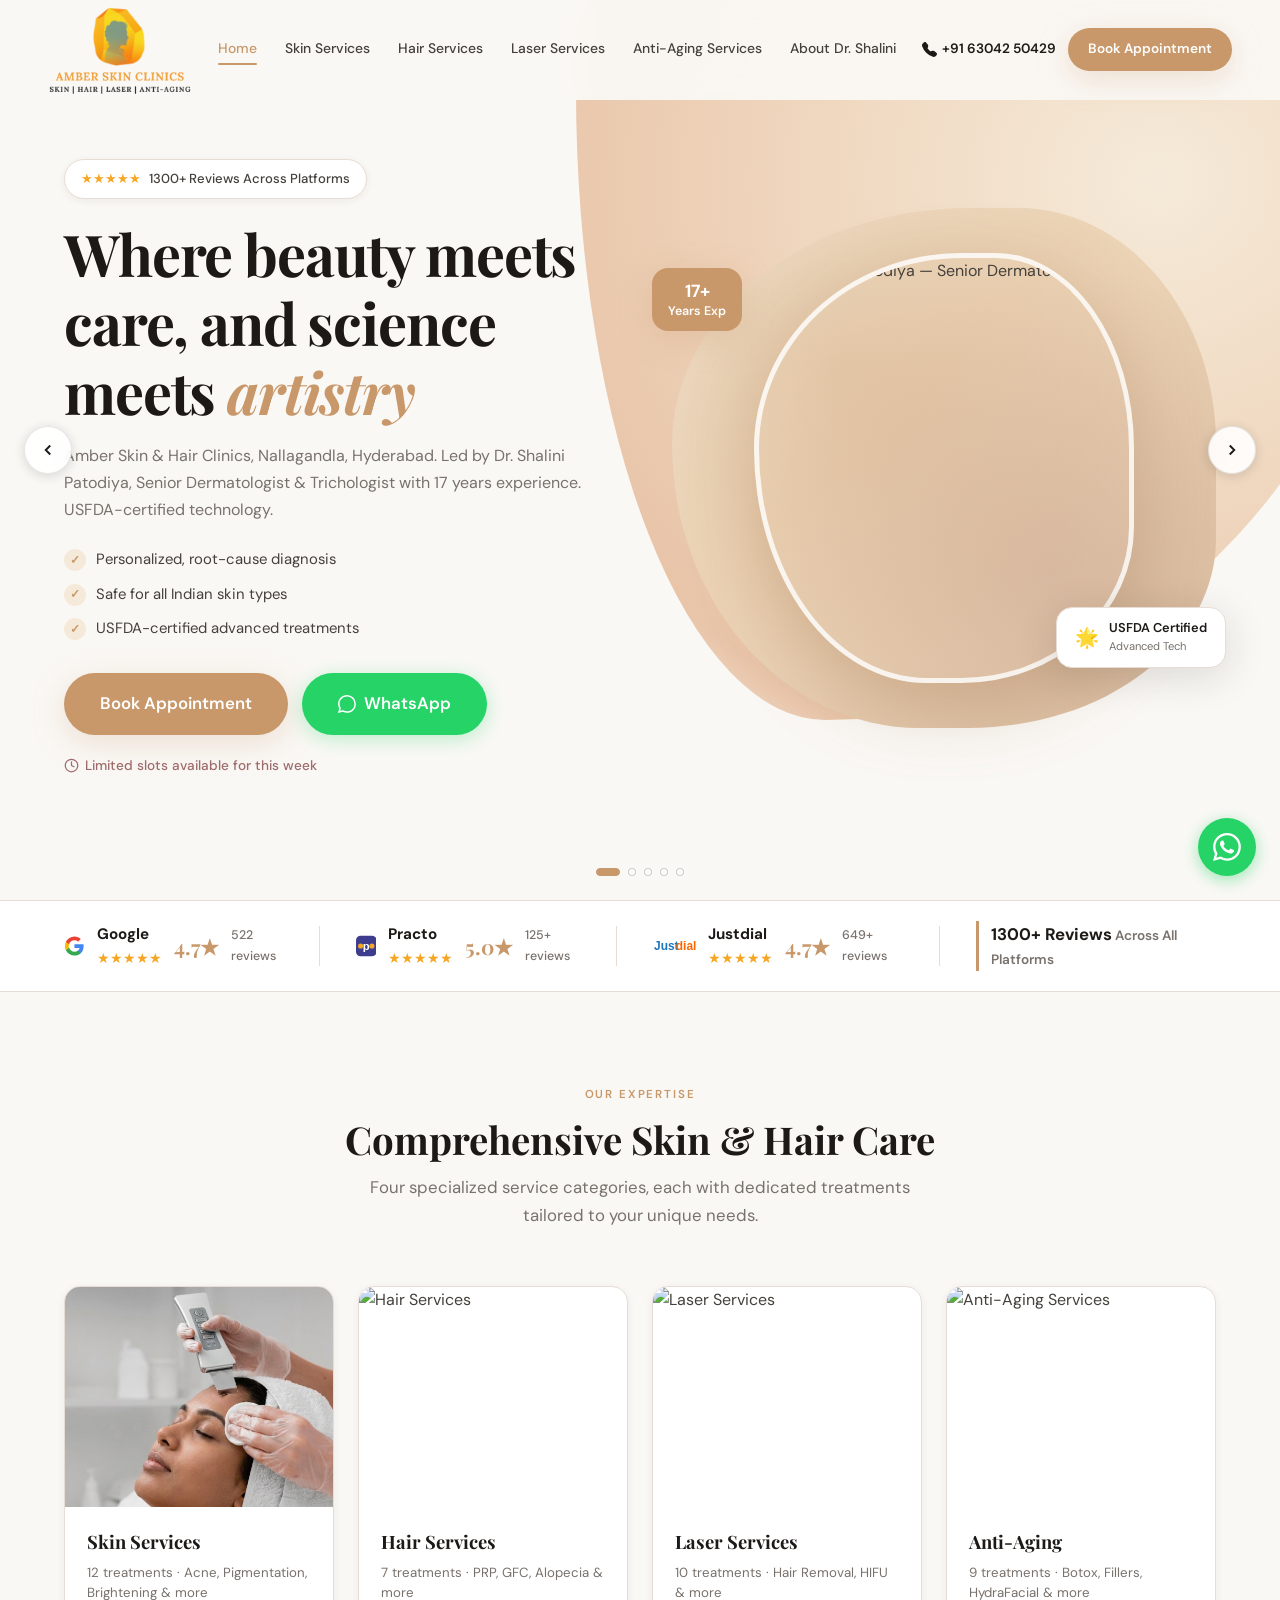
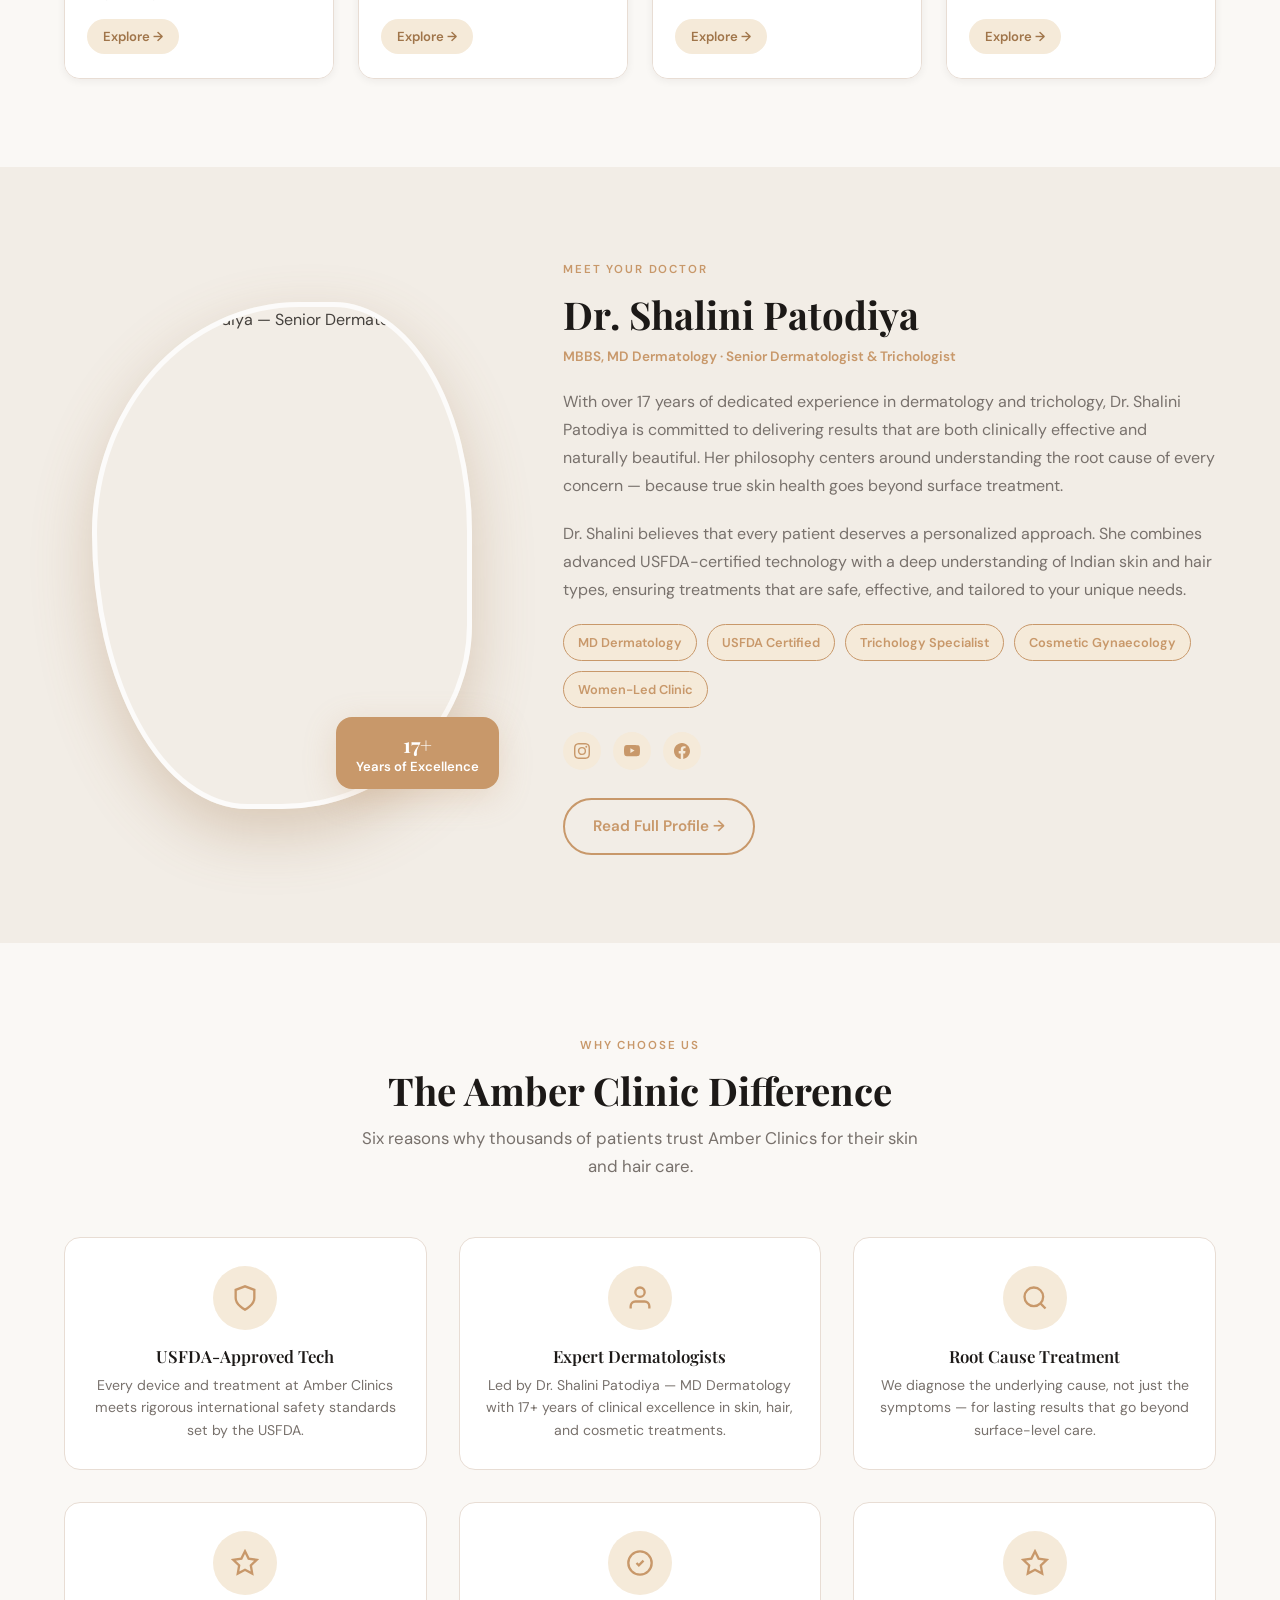
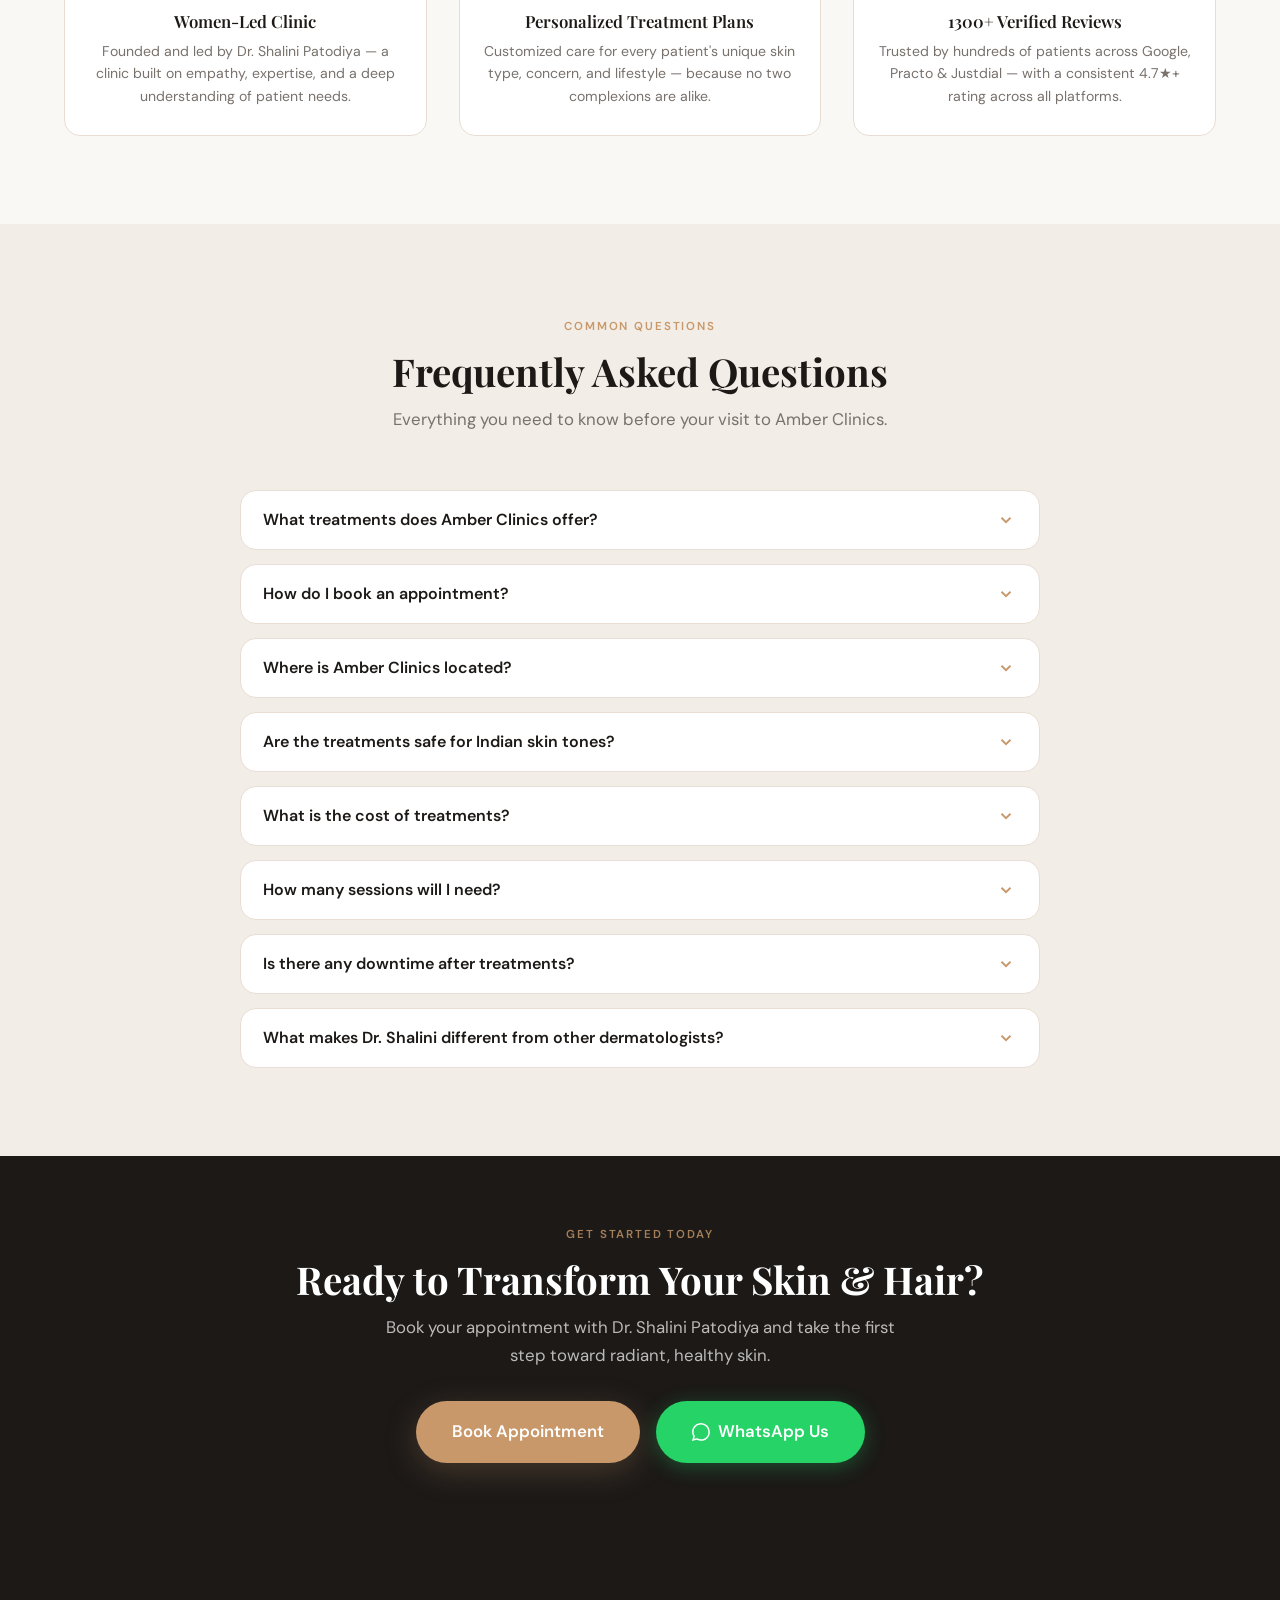
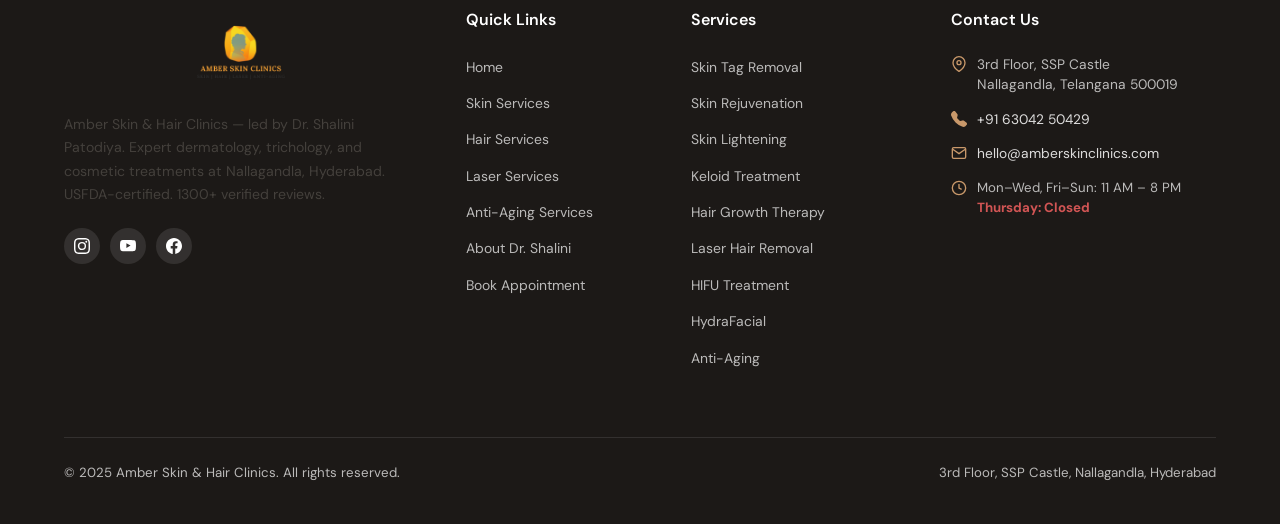
==== index.html @ f7ef8b4b "Initial upload — Amber Skin & Hair Clinics Website V3 Full website with all HTML pages, Hero Section" ====
<!DOCTYPE html>
<html lang="en">
<head>
  <meta charset="UTF-8">
  <meta name="viewport" content="width=device-width, initial-scale=1.0">
  <title>Amber Clinics — Best Skin & Hair Clinic in Hyderabad | Dr. Shalini Patodiya</title>
  <meta name="description" content="Amber Skin & Hair Clinics, Nallagandla, Hyderabad. Led by Dr. Shalini Patodiya, MD Dermatology with 17 years experience. USFDA-certified treatments. 1300+ reviews. Book appointment.">
  <link rel="icon" href="images/clinic-logo.png">
  <link rel="preconnect" href="https://fonts.googleapis.com">
  <link rel="preconnect" href="https://fonts.gstatic.com" crossorigin>
  <link href="https://fonts.googleapis.com/css2?family=Playfair+Display:ital,wght@0,400;0,600;0,700;0,800;1,400;1,600&family=DM+Sans:ital,opsz,wght@0,9..40,300;0,9..40,400;0,9..40,500;0,9..40,600;1,9..40,300&display=swap" rel="stylesheet">
  <link rel="stylesheet" href="style.css">
</head>
<body>

<!-- WhatsApp Float -->
<a href="https://wa.me/916304250429?text=Hi%2C%20I%27d%20like%20to%20book%20an%20appointment%20at%20Amber%20Clinics" class="whatsapp-float" target="_blank" rel="noopener noreferrer" aria-label="Chat on WhatsApp">
  <svg width="28" height="28" fill="currentColor" viewBox="0 0 16 16"><path d="M13.601 2.326A7.854 7.854 0 0 0 7.994 0C3.627 0 .068 3.558.064 7.926c-.003 1.396.366 2.76 1.057 3.965L0 16l4.204-1.102a7.933 7.933 0 0 0 3.79.965h.004c4.368 0 7.926-3.558 7.93-7.93A7.898 7.898 0 0 0 13.6 2.326zM7.994 14.521a6.573 6.573 0 0 1-3.356-.92l-.24-.144-2.494.654.666-2.433-.156-.251a6.56 6.56 0 0 1-1.007-3.505c0-3.626 2.957-6.584 6.591-6.584a6.56 6.56 0 0 1 4.66 1.931 6.557 6.557 0 0 1 1.928 4.66c-.004 3.639-2.961 6.592-6.592 6.592zm3.615-4.934c-.197-.099-1.17-.578-1.353-.646-.182-.065-.315-.099-.445.099-.133.197-.513.646-.627.775-.114.133-.232.148-.43.05-.197-.1-.836-.308-1.592-.985-.59-.525-.985-1.175-1.103-1.372-.114-.198-.011-.304.088-.403.087-.088.197-.232.296-.346.1-.114.133-.198.198-.33.065-.134.034-.248-.015-.347-.05-.099-.445-1.076-.612-1.47-.16-.389-.323-.335-.445-.34-.114-.007-.247-.007-.38-.007a.729.729 0 0 0-.529.247c-.182.198-.691.677-.691 1.654 0 .977.71 1.916.81 2.049.098.133 1.394 2.132 3.383 2.992.47.205.84.326 1.129.418.475.152.904.129 1.246.08.38-.058 1.171-.48 1.338-.943.164-.464.164-.86.114-.943-.049-.084-.182-.133-.38-.232z"/></svg>
</a>

<!-- Navbar -->
<nav id="navbar">
  <div class="container nav-inner">
    <a href="index.html" class="nav-logo">
      <img src="images/clinic-logo.png" alt="Amber Skin Clinics" onerror="this.style.display='none'; this.nextElementSibling.style.display='flex'">
      <div class="nav-logo-text" style="display:none">
        <div class="nav-logo-name">Amber<span>.</span></div>
        <div class="nav-logo-sub">Skin & Hair Clinics</div>
      </div>
    </a>
    <div class="nav-links">
      <a href="index.html" class="active">Home</a>
      <a href="skin-services.html">Skin Services</a>
      <a href="hair-services.html">Hair Services</a>
      <a href="laser-services.html">Laser Services</a>
      <a href="anti-aging.html">Anti-Aging Services</a>
      <a href="about-dr-shalini.html">About Dr. Shalini</a>
    </div>
    <div class="nav-right">
      <a href="tel:+916304250429" class="nav-phone">
        <svg width="15" height="15" fill="currentColor" viewBox="0 0 16 16"><path fill-rule="evenodd" d="M1.885.511a1.745 1.745 0 0 1 2.61.163L6.29 2.98c.329.423.445.974.315 1.494l-.547 2.19a.678.678 0 0 0 .178.643l2.457 2.457a.678.678 0 0 0 .644.178l2.189-.547a1.745 1.745 0 0 1 1.494.315l2.306 1.794c.829.645.905 1.87.163 2.611l-1.034 1.034c-.74.74-1.846 1.065-2.877.702a18.634 18.634 0 0 1-7.01-4.42 18.634 18.634 0 0 1-4.42-7.009c-.362-1.03-.037-2.137.703-2.877L1.885.511z"/></svg>
        +91 63042 50429
      </a>
      <a href="book-appointment.html" class="btn btn-primary btn-sm">Book Appointment</a>
      <button class="hamburger" id="hamburger" aria-label="Menu" aria-expanded="false">
        <span></span><span></span><span></span>
      </button>
    </div>
  </div>
</nav>

<!-- Mobile Menu -->
<div class="mobile-menu" id="mobile-menu" aria-hidden="true">
  <a href="index.html">Home</a>
  <a href="skin-services.html">Skin Services</a>
  <a href="hair-services.html">Hair Services</a>
  <a href="laser-services.html">Laser Services</a>
  <a href="anti-aging.html">Anti-Aging Services</a>
  <a href="about-dr-shalini.html">About Dr. Shalini</a>
  <a href="book-appointment.html" class="btn btn-primary">Book Appointment</a>
</div>

<!-- ========== HERO CAROUSEL ========== -->
<section id="hero">

  <!-- Slide 1: Dr. Shalini — cream static layout -->
  <div class="hero-slide hero-slide-1 active">
    <div class="hero-slide-1-decor"></div>
    <div class="container hero-inner">
      <div class="hero-content">
        <div class="hero-proof-bar">
          <span class="stars" style="color:#F5A623;">★★★★★</span>
          <span>1300+ Reviews Across Platforms</span>
        </div>
        <h1 class="hero-title">Where beauty meets care, and science meets <em>artistry</em></h1>
        <p class="hero-subtitle">Amber Skin & Hair Clinics, Nallagandla, Hyderabad. Led by Dr. Shalini Patodiya, Senior Dermatologist & Trichologist with 17 years experience. USFDA-certified technology.</p>
        <div class="hero-checks">
          <div class="hero-check"><div class="hero-check-icon">✓</div><span>Personalized, root-cause diagnosis</span></div>
          <div class="hero-check"><div class="hero-check-icon">✓</div><span>Safe for all Indian skin types</span></div>
          <div class="hero-check"><div class="hero-check-icon">✓</div><span>USFDA-certified advanced treatments</span></div>
        </div>
        <div class="hero-ctas">
          <a href="book-appointment.html" class="btn btn-primary btn-lg">Book Appointment</a>
          <a href="https://wa.me/916304250429?text=Hi%2C%20I%27d%20like%20to%20book%20an%20appointment%20at%20Amber%20Clinics" target="_blank" rel="noopener" class="btn btn-whatsapp btn-lg">
            <svg width="18" height="18" fill="currentColor" viewBox="0 0 16 16"><path d="M13.601 2.326A7.854 7.854 0 0 0 7.994 0C3.627 0 .068 3.558.064 7.926c-.003 1.396.366 2.76 1.057 3.965L0 16l4.204-1.102a7.933 7.933 0 0 0 3.79.965h.004c4.368 0 7.926-3.558 7.93-7.93A7.898 7.898 0 0 0 13.6 2.326zM7.994 14.521a6.573 6.573 0 0 1-3.356-.92l-.24-.144-2.494.654.666-2.433-.156-.251a6.56 6.56 0 0 1-1.007-3.505c0-3.626 2.957-6.584 6.591-6.584a6.56 6.56 0 0 1 4.66 1.931 6.557 6.557 0 0 1 1.928 4.66c-.004 3.639-2.961 6.592-6.592 6.592z"/></svg>
            WhatsApp
          </a>
        </div>
        <div class="hero-urgency">
          <svg width="15" height="15" viewBox="0 0 24 24" fill="none" stroke="currentColor" stroke-width="2" stroke-linecap="round" stroke-linejoin="round"><circle cx="12" cy="12" r="10"/><polyline points="12 6 12 12 16 14"/></svg>
          Limited slots available for this week
        </div>
      </div>
      <div class="hero-visual">
        <div class="hero-visual-bg"></div>
        <div class="hero-badge-2"><strong>17+</strong> Years Exp</div>
        <div class="hero-img-wrap">
          <img src="images/Shalini Image.png" alt="Dr. Shalini Patodiya — Senior Dermatologist" loading="eager">
        </div>
        <div class="hero-badge">
          <div style="font-size:1.2rem;">🌟</div>
          <div>
            <div class="hero-badge-text">USFDA Certified</div>
            <div class="hero-badge-sub">Advanced Tech</div>
          </div>
        </div>
      </div>
    </div>
  </div>

  <!-- Slide 2: Skin Services — full-bleed -->
  <div class="hero-slide hero-slide-fullbleed">
    <img class="hero-slide-fullbg" src="Hero Section/Image2.png" alt="Skin Services — Amber Clinics" loading="lazy">
    <div class="hero-slide-overlay"></div>
    <div class="hero-slide-content">
      <span class="hero-service-tag">Skin Services</span>
      <h2>Radiant Skin, <em>Expertly Restored</em></h2>
      <p class="hero-subtitle">Advanced skin treatments for acne, pigmentation, brightening, scars & more — personalized for every Indian skin type by Dr. Shalini.</p>
      <div class="hero-checks">
        <div class="hero-check"><div class="hero-check-icon">✓</div><span>12 specialized skin treatments</span></div>
        <div class="hero-check"><div class="hero-check-icon">✓</div><span>USFDA-certified technology</span></div>
        <div class="hero-check"><div class="hero-check-icon">✓</div><span>Root-cause diagnosis</span></div>
      </div>
      <div class="hero-ctas">
        <a href="skin-services.html" class="btn btn-primary btn-lg">Learn More →</a>
        <a href="book-appointment.html" class="btn btn-secondary btn-lg">Book Appointment</a>
      </div>
    </div>
  </div>

  <!-- Slide 3: Hair Services — full-bleed -->
  <div class="hero-slide hero-slide-fullbleed">
    <img class="hero-slide-fullbg" src="Hero Section/Image5.png" alt="Hair Services — Amber Clinics" loading="lazy">
    <div class="hero-slide-overlay"></div>
    <div class="hero-slide-content">
      <span class="hero-service-tag">Hair Services</span>
      <h2>Restore Your Hair, <em>Restore Your Confidence</em></h2>
      <p class="hero-subtitle">Expert trichology treatments — PRP, GFC therapy, alopecia management, scalp care & non-surgical restoration led by Dr. Shalini.</p>
      <div class="hero-checks">
        <div class="hero-check"><div class="hero-check-icon">✓</div><span>Expert trichologist care</span></div>
        <div class="hero-check"><div class="hero-check-icon">✓</div><span>PRP & GFC therapy</span></div>
        <div class="hero-check"><div class="hero-check-icon">✓</div><span>Non-surgical solutions</span></div>
      </div>
      <div class="hero-ctas">
        <a href="hair-services.html" class="btn btn-primary btn-lg">Learn More →</a>
        <a href="book-appointment.html" class="btn btn-secondary btn-lg">Book Appointment</a>
      </div>
    </div>
  </div>

  <!-- Slide 4: Laser Services — full-bleed -->
  <div class="hero-slide hero-slide-fullbleed">
    <img class="hero-slide-fullbg" src="Hero Section/Image3.png" alt="Laser Services — Amber Clinics" loading="lazy">
    <div class="hero-slide-overlay"></div>
    <div class="hero-slide-content">
      <span class="hero-service-tag">Laser Services</span>
      <h2>Precision Laser Treatments for <em>Hair & Skin</em></h2>
      <p class="hero-subtitle">Advanced laser technology for permanent hair reduction, skin rejuvenation, and anti-aging — Triple Wavelength Diode, HIFU, CO2 & more.</p>
      <div class="hero-checks">
        <div class="hero-check"><div class="hero-check-icon">✓</div><span>FDA-approved laser systems</span></div>
        <div class="hero-check"><div class="hero-check-icon">✓</div><span>Permanent hair reduction</span></div>
        <div class="hero-check"><div class="hero-check-icon">✓</div><span>10 laser treatments available</span></div>
      </div>
      <div class="hero-ctas">
        <a href="laser-services.html" class="btn btn-primary btn-lg">Learn More →</a>
        <a href="book-appointment.html" class="btn btn-secondary btn-lg">Book Appointment</a>
      </div>
    </div>
  </div>

  <!-- Slide 5: Anti-Aging Services — full-bleed -->
  <div class="hero-slide hero-slide-fullbleed">
    <img class="hero-slide-fullbg" src="Hero Section/Image4.png" alt="Anti-Aging Services — Amber Clinics" loading="lazy" style="object-position: left center;">
    <div class="hero-slide-overlay"></div>
    <div class="hero-slide-content">
      <span class="hero-service-tag">Anti-Aging Services</span>
      <h2>Turn Back the Clock — <em>Naturally</em></h2>
      <p class="hero-subtitle">Non-surgical anti-aging treatments for wrinkles, volume loss, and skin renewal — Botox, dermal fillers, HydraFacial & more.</p>
      <div class="hero-checks">
        <div class="hero-check"><div class="hero-check-icon">✓</div><span>No surgery required</span></div>
        <div class="hero-check"><div class="hero-check-icon">✓</div><span>USFDA-certified treatments</span></div>
        <div class="hero-check"><div class="hero-check-icon">✓</div><span>Natural-looking results</span></div>
      </div>
      <div class="hero-ctas">
        <a href="anti-aging.html" class="btn btn-primary btn-lg">Learn More →</a>
        <a href="book-appointment.html" class="btn btn-secondary btn-lg">Book Appointment</a>
      </div>
    </div>
  </div>

  <!-- Prev / Next controls -->
  <button class="hero-carousel-prev" id="heroPrev" aria-label="Previous slide">
    <svg width="18" height="18" fill="none" stroke="currentColor" stroke-width="2.5" viewBox="0 0 24 24"><path d="M15 18l-6-6 6-6"/></svg>
  </button>
  <button class="hero-carousel-next" id="heroNext" aria-label="Next slide">
    <svg width="18" height="18" fill="none" stroke="currentColor" stroke-width="2.5" viewBox="0 0 24 24"><path d="M9 18l6-6-6-6"/></svg>
  </button>

  <!-- Dot indicators -->
  <div class="hero-carousel-dots" role="tablist" aria-label="Hero slides">
    <button class="hero-dot active" data-hero="0" aria-label="Slide 1"></button>
    <button class="hero-dot" data-hero="1" aria-label="Skin Services"></button>
    <button class="hero-dot" data-hero="2" aria-label="Hair Services"></button>
    <button class="hero-dot" data-hero="3" aria-label="Laser Services"></button>
    <button class="hero-dot" data-hero="4" aria-label="Anti-Aging Services"></button>
  </div>

</section>

<!-- ========== RATINGS BAR ========== -->
<section class="ratings-bar" aria-label="Patient ratings">
  <div class="container">
    <div class="ratings-bar-inner">
      <!-- Google -->
      <div class="rating-item">
        <svg width="28" height="28" viewBox="0 0 24 24" aria-label="Google"><path d="M22.56 12.25c0-.78-.07-1.53-.2-2.25H12v4.26h5.92c-.26 1.37-1.04 2.53-2.21 3.31v2.77h3.57c2.08-1.92 3.28-4.74 3.28-8.09z" fill="#4285F4"/><path d="M12 23c2.97 0 5.46-.98 7.28-2.66l-3.57-2.77c-.98.66-2.23 1.06-3.71 1.06-2.86 0-5.29-1.93-6.16-4.53H2.18v2.84C3.99 20.53 7.7 23 12 23z" fill="#34A853"/><path d="M5.84 14.09c-.22-.66-.35-1.36-.35-2.09s.13-1.43.35-2.09V7.07H2.18C1.43 8.55 1 10.22 1 12s.43 3.45 1.18 4.93l2.85-2.22.81-.62z" fill="#FBBC05"/><path d="M12 5.38c1.62 0 3.06.56 4.21 1.64l3.15-3.15C17.45 2.09 14.97 1 12 1 7.7 1 3.99 3.47 2.18 7.07l3.66 2.84c.87-2.6 3.3-4.53 6.16-4.53z" fill="#EA4335"/></svg>
        <div>
          <div class="rating-platform-name">Google</div>
          <div class="rating-stars">★★★★★</div>
        </div>
        <div class="rating-score">4.7★</div>
        <div class="rating-count">522 reviews</div>
      </div>
      <div class="ratings-divider"></div>
      <!-- Practo -->
      <div class="rating-item">
        <svg width="28" height="28" viewBox="0 0 40 40" aria-label="Practo"><rect width="40" height="40" rx="9" fill="#3D3C8E"/><circle cx="9" cy="20" r="5" fill="#F5A623"/><circle cx="31" cy="20" r="5" fill="#F5A623"/><text x="20" y="27" text-anchor="middle" fill="white" font-size="22" font-weight="bold" font-family="Arial, Helvetica, sans-serif">p</text></svg>
        <div>
          <div class="rating-platform-name">Practo</div>
          <div class="rating-stars">★★★★★</div>
        </div>
        <div class="rating-score">5.0★</div>
        <div class="rating-count">125+ reviews</div>
      </div>
      <div class="ratings-divider"></div>
      <!-- Justdial -->
      <div class="rating-item">
        <svg width="56" height="28" viewBox="0 0 80 40" aria-label="Justdial"><text x="2" y="28" fill="#1B75BB" font-size="22" font-weight="800" font-family="Arial, Helvetica, sans-serif">Just</text><text x="42" y="28" fill="#FF6600" font-size="22" font-weight="800" font-family="Arial, Helvetica, sans-serif">dial</text></svg>
        <div>
          <div class="rating-platform-name">Justdial</div>
          <div class="rating-stars">★★★★★</div>
        </div>
        <div class="rating-score">4.7★</div>
        <div class="rating-count">649+ reviews</div>
      </div>
      <div class="ratings-divider"></div>
      <div class="ratings-summary">
        <strong style="color:var(--charcoal);font-size:1.05rem;">1300+ Reviews</strong> Across All Platforms
      </div>
    </div>
  </div>
</section>

<!-- ========== SERVICE CATEGORIES ========== -->
<section class="section" id="services">
  <div class="container">
    <div class="section-header fade-up">
      <span class="section-label">Our Expertise</span>
      <h2>Comprehensive Skin & Hair Care</h2>
      <p>Four specialized service categories, each with dedicated treatments tailored to your unique needs.</p>
    </div>
    <div class="category-grid">
      <a href="skin-services.html" class="category-card fade-up fade-up-delay-1">
        <img class="bg" src="Hero Section/skin/Pigmentation Treatment.png" alt="Skin Services" loading="lazy">
        <div class="category-card-overlay"></div>
        <div class="category-card-content">
          <div class="category-card-icon-wrap">
            <svg width="24" height="24" fill="none" stroke="currentColor" stroke-width="2" viewBox="0 0 24 24"><path d="M12 2C6.48 2 2 6.48 2 12s4.48 10 10 10 10-4.48 10-10S17.52 2 12 2z"/><path d="M8 12h8M12 8v8"/></svg>
          </div>
          <div class="category-card-label">Skin Services</div>
          <div class="category-card-desc">12 treatments · Acne, Pigmentation, Brightening & more</div>
          <span class="category-card-link">Explore →</span>
        </div>
      </a>
      <a href="hair-services.html" class="category-card fade-up fade-up-delay-2">
        <img class="bg" src="Hero Section/Hair/Hero.png" alt="Hair Services" loading="lazy">
        <div class="category-card-overlay"></div>
        <div class="category-card-content">
          <div class="category-card-icon-wrap">
            <svg width="24" height="24" fill="none" stroke="currentColor" stroke-width="2" viewBox="0 0 24 24"><path d="M17 21v-2a4 4 0 0 0-4-4H5a4 4 0 0 0-4 4v2"/><circle cx="9" cy="7" r="4"/><path d="M23 21v-2a4 4 0 0 0-3-3.87"/></svg>
          </div>
          <div class="category-card-label">Hair Services</div>
          <div class="category-card-desc">7 treatments · PRP, GFC, Alopecia & more</div>
          <span class="category-card-link">Explore →</span>
        </div>
      </a>
      <a href="laser-services.html" class="category-card fade-up fade-up-delay-3">
        <img class="bg" src="Hero Section/Laser/Laser for Hair Reduction/Laser Hair Removal for Sensitive Areas.png" alt="Laser Services" loading="lazy">
        <div class="category-card-overlay"></div>
        <div class="category-card-content">
          <div class="category-card-icon-wrap">
            <svg width="24" height="24" fill="none" stroke="currentColor" stroke-width="2" viewBox="0 0 24 24"><path d="M13 2L3 14h9l-1 8 10-12h-9l1-8z"/></svg>
          </div>
          <div class="category-card-label">Laser Services</div>
          <div class="category-card-desc">10 treatments · Hair Removal, HIFU & more</div>
          <span class="category-card-link">Explore →</span>
        </div>
      </a>
      <a href="anti-aging.html" class="category-card fade-up fade-up-delay-4">
        <img class="bg" src="Hero Section/Anti Aging/I-hero.png" alt="Anti-Aging Services" loading="lazy" style="object-position: left center;">
        <div class="category-card-overlay"></div>
        <div class="category-card-content">
          <div class="category-card-icon-wrap">
            <svg width="24" height="24" fill="none" stroke="currentColor" stroke-width="2" viewBox="0 0 24 24"><path d="M12 22s8-4 8-10V5l-8-3-8 3v7c0 6 8 10 8 10z"/></svg>
          </div>
          <div class="category-card-label">Anti-Aging</div>
          <div class="category-card-desc">9 treatments · Botox, Fillers, HydraFacial & more</div>
          <span class="category-card-link">Explore →</span>
        </div>
      </a>
    </div>
  </div>
</section>

<!-- ========== DR. SHALINI SECTION ========== -->
<section class="section doctor-section" id="doctor">
  <div class="container">
    <div class="doctor-inner">
      <div class="doctor-img-wrap fade-up">
        <div class="doctor-photo-frame">
          <img src="images/Shalini Image.png" alt="Dr. Shalini Patodiya — Senior Dermatologist" loading="lazy">
        </div>
        <div class="doctor-exp-badge"><strong>17+</strong>Years of Excellence</div>
      </div>
      <div class="doctor-content fade-up fade-up-delay-2">
        <span class="section-label">Meet Your Doctor</span>
        <h2>Dr. Shalini Patodiya</h2>
        <span class="doctor-title-tag">MBBS, MD Dermatology · Senior Dermatologist & Trichologist</span>
        <p>With over 17 years of dedicated experience in dermatology and trichology, Dr. Shalini Patodiya is committed to delivering results that are both clinically effective and naturally beautiful. Her philosophy centers around understanding the root cause of every concern — because true skin health goes beyond surface treatment.</p>
        <p>Dr. Shalini believes that every patient deserves a personalized approach. She combines advanced USFDA-certified technology with a deep understanding of Indian skin and hair types, ensuring treatments that are safe, effective, and tailored to your unique needs.</p>
        <div class="doctor-badges">
          <span class="doctor-badge">MD Dermatology</span>
          <span class="doctor-badge">USFDA Certified</span>
          <span class="doctor-badge">Trichology Specialist</span>
          <span class="doctor-badge">Cosmetic Gynaecology</span>
          <span class="doctor-badge">Women-Led Clinic</span>
        </div>
        <div class="doctor-socials">
          <a href="https://www.instagram.com/dr.shalini_patodiya/" target="_blank" rel="noopener noreferrer" class="doctor-social-link" aria-label="Instagram">
            <svg width="16" height="16" fill="currentColor" viewBox="0 0 16 16"><path d="M8 0C5.829 0 5.556.01 4.703.048 3.85.088 3.269.222 2.76.42a3.917 3.917 0 0 0-1.417.923A3.927 3.927 0 0 0 .42 2.76C.222 3.268.087 3.85.048 4.7.01 5.555 0 5.827 0 8.001c0 2.172.01 2.444.048 3.297.04.852.174 1.433.372 1.942.205.526.478.972.923 1.417.444.445.89.719 1.416.923.51.198 1.09.333 1.942.372C5.555 15.99 5.827 16 8 16s2.444-.01 3.298-.048c.851-.04 1.434-.174 1.943-.372a3.916 3.916 0 0 0 1.416-.923c.445-.445.718-.891.923-1.417.197-.509.332-1.09.372-1.942C15.99 10.445 16 10.173 16 8s-.01-2.445-.048-3.299c-.04-.851-.175-1.433-.372-1.941a3.926 3.926 0 0 0-.923-1.417A3.911 3.911 0 0 0 13.24.42c-.51-.198-1.092-.333-1.943-.372C10.443.01 10.172 0 7.998 0H8zm-.717 1.442h.718c2.136 0 2.389.007 3.232.046.78.035 1.204.166 1.486.275.373.145.64.319.92.599.28.28.453.546.598.92.11.281.24.705.275 1.485.039.843.047 1.096.047 3.231s-.008 2.389-.047 3.232c-.035.78-.166 1.203-.275 1.485a2.47 2.47 0 0 1-.599.919c-.28.28-.546.453-.92.598-.28.11-.704.24-1.485.276-.843.038-1.096.047-3.232.047s-2.39-.009-3.233-.047c-.78-.036-1.203-.166-1.485-.276a2.478 2.478 0 0 1-.92-.598 2.48 2.48 0 0 1-.6-.92c-.109-.281-.24-.705-.275-1.485-.038-.843-.046-1.096-.046-3.233 0-2.136.008-2.388.046-3.231.036-.78.166-1.204.276-1.486.145-.373.319-.64.599-.92.28-.28.546-.453.92-.598.282-.11.705-.24 1.485-.276.738-.034 1.024-.044 2.515-.045v.002zm4.988 1.328a.96.96 0 1 0 0 1.92.96.96 0 0 0 0-1.92zm-4.27 1.122a4.109 4.109 0 1 0 0 8.217 4.109 4.109 0 0 0 0-8.217zm0 1.441a2.667 2.667 0 1 1 0 5.334 2.667 2.667 0 0 1 0-5.334z"/></svg>
          </a>
          <a href="https://www.youtube.com/@dr.shalinipatodiya" target="_blank" rel="noopener noreferrer" class="doctor-social-link" aria-label="YouTube">
            <svg width="16" height="16" fill="currentColor" viewBox="0 0 16 16"><path d="M8.051 1.999h.089c.822.003 4.987.033 6.11.335a2.01 2.01 0 0 1 1.415 1.42c.101.38.172.883.22 1.402l.01.104.022.26.008.104c.065.914.073 1.77.074 1.957v.075c-.001.194-.01 1.108-.082 2.06l-.008.105-.009.104c-.05.572-.124 1.14-.235 1.558a2.007 2.007 0 0 1-1.415 1.42c-1.16.312-5.569.334-6.18.335h-.142c-.309 0-1.587-.006-2.927-.052l-.17-.006-.087-.004-.171-.007-.171-.007c-1.11-.049-2.167-.128-2.654-.26a2.007 2.007 0 0 1-1.415-1.419c-.111-.417-.185-.986-.235-1.558L.09 9.82l-.008-.104A31.4 31.4 0 0 1 0 7.68v-.123c.002-.215.01-.958.064-1.778l.007-.103.003-.052.008-.104.022-.26.01-.104c.048-.519.119-1.023.22-1.402a2.007 2.007 0 0 1 1.415-1.42c.487-.13 1.544-.21 2.654-.26l.17-.007.172-.006.086-.003.171-.007A99.788 99.788 0 0 1 7.858 2h.193zM6.4 5.209v4.818l4.157-2.408L6.4 5.209z"/></svg>
          </a>
          <a href="https://www.facebook.com/profile.php?id=100063707546197" target="_blank" rel="noopener noreferrer" class="doctor-social-link" aria-label="Facebook">
            <svg width="16" height="16" fill="currentColor" viewBox="0 0 16 16"><path d="M16 8.049c0-4.446-3.582-8.05-8-8.05C3.58 0-.002 3.603-.002 8.05c0 4.017 2.926 7.347 6.75 7.951v-5.625h-2.03V8.05H6.75V6.275c0-2.017 1.195-3.131 3.022-3.131.876 0 1.791.157 1.791.157v1.98h-1.009c-.993 0-1.303.621-1.303 1.258v1.51h2.218l-.354 2.326H9.25V16c3.824-.604 6.75-3.934 6.75-7.951z"/></svg>
          </a>
        </div>
        <div style="margin-top:28px;">
          <a href="about-dr-shalini.html" class="btn btn-secondary">Read Full Profile →</a>
        </div>
      </div>
    </div>
  </div>
</section>

<!-- ========== WHY AMBER CLINIC ========== -->
<section class="section" id="why">
  <div class="container">
    <div class="section-header fade-up">
      <span class="section-label">Why Choose Us</span>
      <h2>The Amber Clinic Difference</h2>
      <p>Six reasons why thousands of patients trust Amber Clinics for their skin and hair care.</p>
    </div>
    <div class="why-grid">
      <div class="why-item fade-up fade-up-delay-1">
        <div class="why-icon">
          <svg width="28" height="28" fill="none" stroke="currentColor" stroke-width="2" viewBox="0 0 24 24"><path d="M12 22s8-4 8-10V5l-8-3-8 3v7c0 6 8 10 8 10z"/></svg>
        </div>
        <h3>USFDA-Approved Tech</h3>
        <p>Every device and treatment at Amber Clinics meets rigorous international safety standards set by the USFDA.</p>
      </div>
      <div class="why-item fade-up fade-up-delay-2">
        <div class="why-icon">
          <svg width="28" height="28" fill="none" stroke="currentColor" stroke-width="2" viewBox="0 0 24 24"><path d="M20 21v-2a4 4 0 0 0-4-4H8a4 4 0 0 0-4 4v2"/><circle cx="12" cy="7" r="4"/></svg>
        </div>
        <h3>Expert Dermatologists</h3>
        <p>Led by Dr. Shalini Patodiya — MD Dermatology with 17+ years of clinical excellence in skin, hair, and cosmetic treatments.</p>
      </div>
      <div class="why-item fade-up fade-up-delay-3">
        <div class="why-icon">
          <svg width="28" height="28" fill="none" stroke="currentColor" stroke-width="2" viewBox="0 0 24 24"><circle cx="11" cy="11" r="8"/><path d="m21 21-4.35-4.35"/></svg>
        </div>
        <h3>Root Cause Treatment</h3>
        <p>We diagnose the underlying cause, not just the symptoms — for lasting results that go beyond surface-level care.</p>
      </div>
      <div class="why-item fade-up fade-up-delay-1">
        <div class="why-icon">
          <svg width="28" height="28" fill="none" stroke="currentColor" stroke-width="2" viewBox="0 0 24 24"><path d="M12 2l3.09 6.26L22 9.27l-5 4.87 1.18 6.88L12 17.77l-6.18 3.25L7 14.14 2 9.27l6.91-1.01L12 2z"/></svg>
        </div>
        <h3>Women-Led Clinic</h3>
        <p>Founded and led by Dr. Shalini Patodiya — a clinic built on empathy, expertise, and a deep understanding of patient needs.</p>
      </div>
      <div class="why-item fade-up fade-up-delay-2">
        <div class="why-icon">
          <svg width="28" height="28" fill="none" stroke="currentColor" stroke-width="2" viewBox="0 0 24 24"><path d="M9 12l2 2 4-4"/><path d="M12 2C6.48 2 2 6.48 2 12s4.48 10 10 10 10-4.48 10-10S17.52 2 12 2z"/></svg>
        </div>
        <h3>Personalized Treatment Plans</h3>
        <p>Customized care for every patient's unique skin type, concern, and lifestyle — because no two complexions are alike.</p>
      </div>
      <div class="why-item fade-up fade-up-delay-3">
        <div class="why-icon">
          <svg width="28" height="28" fill="none" stroke="currentColor" stroke-width="2" viewBox="0 0 24 24"><path d="M12 2l3.09 6.26L22 9.27l-5 4.87 1.18 6.88L12 17.77l-6.18 3.25L7 14.14 2 9.27l6.91-1.01L12 2z"/></svg>
        </div>
        <h3>1300+ Verified Reviews</h3>
        <p>Trusted by hundreds of patients across Google, Practo & Justdial — with a consistent 4.7★+ rating across all platforms.</p>
      </div>
    </div>
  </div>
</section>

<!-- ========== HOMEPAGE FAQs ========== -->
<section class="section" style="background:var(--cream-dark);" id="faq">
  <div class="container">
    <div class="section-header fade-up">
      <span class="section-label">Common Questions</span>
      <h2>Frequently Asked Questions</h2>
      <p>Everything you need to know before your visit to Amber Clinics.</p>
    </div>
    <div class="faq-list" role="list">
      <div class="faq-item" role="listitem">
        <button class="faq-q" aria-expanded="false">What treatments does Amber Clinics offer?<span class="faq-icon"><svg width="18" height="18" fill="none" stroke="currentColor" stroke-width="2.5" viewBox="0 0 24 24"><path d="M6 9l6 6 6-6"/></svg></span></button>
        <div class="faq-a" role="region"><div class="faq-a-inner">We offer a comprehensive range of skin, hair, laser, and anti-aging treatments — all under one roof. Our services include PRP & GFC hair therapy, laser hair removal, HIFU skin tightening, skin tag removal, skin lightening, HydraFacial, Botox, dermal fillers, and much more. All treatments are performed by Dr. Shalini Patodiya using USFDA-certified technology.</div></div>
      </div>
      <div class="faq-item" role="listitem">
        <button class="faq-q" aria-expanded="false">How do I book an appointment?<span class="faq-icon"><svg width="18" height="18" fill="none" stroke="currentColor" stroke-width="2.5" viewBox="0 0 24 24"><path d="M6 9l6 6 6-6"/></svg></span></button>
        <div class="faq-a" role="region"><div class="faq-a-inner">You can book an appointment through our website by clicking "Book Appointment" in the navigation. You can also reach us directly via WhatsApp at +91 63042 50429 or call us at the same number. Our team will confirm your slot and provide any preparation instructions.</div></div>
      </div>
      <div class="faq-item" role="listitem">
        <button class="faq-q" aria-expanded="false">Where is Amber Clinics located?<span class="faq-icon"><svg width="18" height="18" fill="none" stroke="currentColor" stroke-width="2.5" viewBox="0 0 24 24"><path d="M6 9l6 6 6-6"/></svg></span></button>
        <div class="faq-a" role="region"><div class="faq-a-inner">Amber Clinics is located at 3rd Floor, SSP Castle, Nallagandla, Telangana 500019, Hyderabad. We are open Monday, Tuesday, Wednesday, Friday, Saturday, and Sunday from 11 AM to 8 PM. We are closed on Thursdays.</div></div>
      </div>
      <div class="faq-item" role="listitem">
        <button class="faq-q" aria-expanded="false">Are the treatments safe for Indian skin tones?<span class="faq-icon"><svg width="18" height="18" fill="none" stroke="currentColor" stroke-width="2.5" viewBox="0 0 24 24"><path d="M6 9l6 6 6-6"/></svg></span></button>
        <div class="faq-a" role="region"><div class="faq-a-inner">Absolutely. Dr. Shalini specializes in treatments customized for Indian skin types. We use USFDA-approved technologies that are clinically tested and safe for all skin tones, including darker complexions. Every treatment plan is personalized after a thorough skin assessment.</div></div>
      </div>
      <div class="faq-item" role="listitem">
        <button class="faq-q" aria-expanded="false">What is the cost of treatments?<span class="faq-icon"><svg width="18" height="18" fill="none" stroke="currentColor" stroke-width="2.5" viewBox="0 0 24 24"><path d="M6 9l6 6 6-6"/></svg></span></button>
        <div class="faq-a" role="region"><div class="faq-a-inner">Treatment costs vary based on the procedure type, number of sessions required, and your individual skin assessment. We do not display pricing on our website as costs are personalized. Please book an appointment or contact us directly for a customized quote tailored to your needs.</div></div>
      </div>
      <div class="faq-item" role="listitem">
        <button class="faq-q" aria-expanded="false">How many sessions will I need?<span class="faq-icon"><svg width="18" height="18" fill="none" stroke="currentColor" stroke-width="2.5" viewBox="0 0 24 24"><path d="M6 9l6 6 6-6"/></svg></span></button>
        <div class="faq-a" role="region"><div class="faq-a-inner">The number of sessions depends on the treatment type and your individual skin or hair condition. For example, laser hair removal typically requires 6–8 sessions, while hair growth therapies may require 4–6 sessions. Dr. Shalini will outline a clear treatment plan during your initial consultation.</div></div>
      </div>
      <div class="faq-item" role="listitem">
        <button class="faq-q" aria-expanded="false">Is there any downtime after treatments?<span class="faq-icon"><svg width="18" height="18" fill="none" stroke="currentColor" stroke-width="2.5" viewBox="0 0 24 24"><path d="M6 9l6 6 6-6"/></svg></span></button>
        <div class="faq-a" role="region"><div class="faq-a-inner">Most of our treatments involve minimal to no downtime. Procedures like HIFU, laser hair removal, HydraFacial, and hair growth therapies allow you to resume normal activities immediately. Some treatments like chemical peels or fractional CO2 laser may cause mild redness for 1–3 days. Your doctor will guide you on aftercare.</div></div>
      </div>
      <div class="faq-item" role="listitem">
        <button class="faq-q" aria-expanded="false">What makes Dr. Shalini different from other dermatologists?<span class="faq-icon"><svg width="18" height="18" fill="none" stroke="currentColor" stroke-width="2.5" viewBox="0 0 24 24"><path d="M6 9l6 6 6-6"/></svg></span></button>
        <div class="faq-a" role="region"><div class="faq-a-inner">Dr. Shalini combines 17+ years of dermatological expertise with a root-cause approach to treatment. She holds an MD in Dermatology and is also trained in Trichology and Cosmetic Gynaecology. Her philosophy is to enhance natural beauty while addressing the underlying cause — not just the surface symptom. Her clinic has earned 1300+ patient reviews with a 4.7★+ rating.</div></div>
      </div>
    </div>
  </div>
</section>

<!-- ========== BOOK APPOINTMENT CTA ========== -->
<section class="cta-strip">
  <div class="container">
    <div class="cta-strip-inner fade-up">
      <span class="section-label" style="color:rgba(200,152,106,0.8);">Get Started Today</span>
      <h2>Ready to Transform Your Skin & Hair?</h2>
      <p>Book your appointment with Dr. Shalini Patodiya and take the first step toward radiant, healthy skin.</p>
      <div class="cta-strip-btns">
        <a href="book-appointment.html" class="btn btn-primary btn-lg">Book Appointment</a>
        <a href="https://wa.me/916304250429?text=Hi%2C%20I%27d%20like%20to%20book%20an%20appointment%20at%20Amber%20Clinics" target="_blank" rel="noopener" class="btn btn-whatsapp btn-lg">
          <svg width="18" height="18" fill="currentColor" viewBox="0 0 16 16"><path d="M13.601 2.326A7.854 7.854 0 0 0 7.994 0C3.627 0 .068 3.558.064 7.926c-.003 1.396.366 2.76 1.057 3.965L0 16l4.204-1.102a7.933 7.933 0 0 0 3.79.965h.004c4.368 0 7.926-3.558 7.93-7.93A7.898 7.898 0 0 0 13.6 2.326zM7.994 14.521a6.573 6.573 0 0 1-3.356-.92l-.24-.144-2.494.654.666-2.433-.156-.251a6.56 6.56 0 0 1-1.007-3.505c0-3.626 2.957-6.584 6.591-6.584a6.56 6.56 0 0 1 4.66 1.931 6.557 6.557 0 0 1 1.928 4.66c-.004 3.639-2.961 6.592-6.592 6.592z"/></svg>
          WhatsApp Us
        </a>
      </div>
    </div>
  </div>
</section>

<!-- ========== FOOTER ========== -->
<footer>
  <div class="container">
    <div class="footer-grid">
      <div>
        <div class="footer-logo">
          <img src="images/clinic-logo.png" alt="Amber Clinics" onerror="this.style.display='none'">
        </div>
        <p class="footer-desc">Amber Skin & Hair Clinics — led by Dr. Shalini Patodiya. Expert dermatology, trichology, and cosmetic treatments at Nallagandla, Hyderabad. USFDA-certified. 1300+ verified reviews.</p>
        <div class="footer-socials">
          <a href="https://www.instagram.com/dr.shalini_patodiya/" target="_blank" rel="noopener" aria-label="Instagram"><svg width="16" height="16" fill="currentColor" viewBox="0 0 16 16"><path d="M8 0C5.829 0 5.556.01 4.703.048 3.85.088 3.269.222 2.76.42a3.917 3.917 0 0 0-1.417.923A3.927 3.927 0 0 0 .42 2.76C.222 3.268.087 3.85.048 4.7.01 5.555 0 5.827 0 8.001c0 2.172.01 2.444.048 3.297.04.852.174 1.433.372 1.942.205.526.478.972.923 1.417.444.445.89.719 1.416.923.51.198 1.09.333 1.942.372C5.555 15.99 5.827 16 8 16s2.444-.01 3.298-.048c.851-.04 1.434-.174 1.943-.372a3.916 3.916 0 0 0 1.416-.923c.445-.445.718-.891.923-1.417.197-.509.332-1.09.372-1.942C15.99 10.445 16 10.173 16 8s-.01-2.445-.048-3.299c-.04-.851-.175-1.433-.372-1.941a3.926 3.926 0 0 0-.923-1.417A3.911 3.911 0 0 0 13.24.42c-.51-.198-1.092-.333-1.943-.372C10.443.01 10.172 0 7.998 0H8zm-.717 1.442h.718c2.136 0 2.389.007 3.232.046.78.035 1.204.166 1.486.275.373.145.64.319.92.599.28.28.453.546.598.92.11.281.24.705.275 1.485.039.843.047 1.096.047 3.231s-.008 2.389-.047 3.232c-.035.78-.166 1.203-.275 1.485a2.47 2.47 0 0 1-.599.919c-.28.28-.546.453-.92.598-.28.11-.704.24-1.485.276-.843.038-1.096.047-3.232.047s-2.39-.009-3.233-.047c-.78-.036-1.203-.166-1.485-.276a2.478 2.478 0 0 1-.92-.598 2.48 2.48 0 0 1-.6-.92c-.109-.281-.24-.705-.275-1.485-.038-.843-.046-1.096-.046-3.233 0-2.136.008-2.388.046-3.231.036-.78.166-1.204.276-1.486.145-.373.319-.64.599-.92.28-.28.546-.453.92-.598.282-.11.705-.24 1.485-.276.738-.034 1.024-.044 2.515-.045v.002zm4.988 1.328a.96.96 0 1 0 0 1.92.96.96 0 0 0 0-1.92zm-4.27 1.122a4.109 4.109 0 1 0 0 8.217 4.109 4.109 0 0 0 0-8.217zm0 1.441a2.667 2.667 0 1 1 0 5.334 2.667 2.667 0 0 1 0-5.334z"/></svg></a>
          <a href="https://www.youtube.com/@dr.shalinipatodiya" target="_blank" rel="noopener" aria-label="YouTube"><svg width="16" height="16" fill="currentColor" viewBox="0 0 16 16"><path d="M8.051 1.999h.089c.822.003 4.987.033 6.11.335a2.01 2.01 0 0 1 1.415 1.42c.101.38.172.883.22 1.402l.01.104.022.26.008.104c.065.914.073 1.77.074 1.957v.075c-.001.194-.01 1.108-.082 2.06l-.008.105-.009.104c-.05.572-.124 1.14-.235 1.558a2.007 2.007 0 0 1-1.415 1.42c-1.16.312-5.569.334-6.18.335h-.142c-.309 0-1.587-.006-2.927-.052l-.17-.006-.087-.004-.171-.007-.171-.007c-1.11-.049-2.167-.128-2.654-.26a2.007 2.007 0 0 1-1.415-1.419c-.111-.417-.185-.986-.235-1.558L.09 9.82l-.008-.104A31.4 31.4 0 0 1 0 7.68v-.123c.002-.215.01-.958.064-1.778l.007-.103.003-.052.008-.104.022-.26.01-.104c.048-.519.119-1.023.22-1.402a2.007 2.007 0 0 1 1.415-1.42c.487-.13 1.544-.21 2.654-.26l.17-.007.172-.006.086-.003.171-.007A99.788 99.788 0 0 1 7.858 2h.193zM6.4 5.209v4.818l4.157-2.408L6.4 5.209z"/></svg></a>
          <a href="https://www.facebook.com/profile.php?id=100063707546197" target="_blank" rel="noopener" aria-label="Facebook"><svg width="16" height="16" fill="currentColor" viewBox="0 0 16 16"><path d="M16 8.049c0-4.446-3.582-8.05-8-8.05C3.58 0-.002 3.603-.002 8.05c0 4.017 2.926 7.347 6.75 7.951v-5.625h-2.03V8.05H6.75V6.275c0-2.017 1.195-3.131 3.022-3.131.876 0 1.791.157 1.791.157v1.98h-1.009c-.993 0-1.303.621-1.303 1.258v1.51h2.218l-.354 2.326H9.25V16c3.824-.604 6.75-3.934 6.75-7.951z"/></svg></a>
        </div>
      </div>
      <div>
        <div class="footer-title">Quick Links</div>
        <ul class="footer-links">
          <li><a href="index.html">Home</a></li>
          <li><a href="skin-services.html">Skin Services</a></li>
          <li><a href="hair-services.html">Hair Services</a></li>
          <li><a href="laser-services.html">Laser Services</a></li>
          <li><a href="anti-aging.html">Anti-Aging Services</a></li>
          <li><a href="about-dr-shalini.html">About Dr. Shalini</a></li>
          <li><a href="book-appointment.html">Book Appointment</a></li>
        </ul>
      </div>
      <div>
        <div class="footer-title">Services</div>
        <ul class="footer-links">
          <li><a href="skin-services.html">Skin Tag Removal</a></li>
          <li><a href="skin-services.html">Skin Rejuvenation</a></li>
          <li><a href="skin-services.html">Skin Lightening</a></li>
          <li><a href="skin-services.html">Keloid Treatment</a></li>
          <li><a href="hair-services.html">Hair Growth Therapy</a></li>
          <li><a href="laser-services.html">Laser Hair Removal</a></li>
          <li><a href="laser-services.html">HIFU Treatment</a></li>
          <li><a href="anti-aging.html">HydraFacial</a></li>
          <li><a href="anti-aging.html">Anti-Aging</a></li>
        </ul>
      </div>
      <div>
        <div class="footer-title">Contact Us</div>
        <div class="footer-contact-item">
          <svg class="footer-contact-icon" width="16" height="16" fill="none" stroke="currentColor" stroke-width="2" viewBox="0 0 24 24"><path d="M21 10c0 7-9 13-9 13s-9-6-9-13a9 9 0 0 1 18 0z"/><circle cx="12" cy="10" r="3"/></svg>
          <div class="footer-contact-text">3rd Floor, SSP Castle<br>Nallagandla, Telangana 500019</div>
        </div>
        <div class="footer-contact-item">
          <svg class="footer-contact-icon" width="16" height="16" fill="currentColor" viewBox="0 0 16 16"><path fill-rule="evenodd" d="M1.885.511a1.745 1.745 0 0 1 2.61.163L6.29 2.98c.329.423.445.974.315 1.494l-.547 2.19a.678.678 0 0 0 .178.643l2.457 2.457a.678.678 0 0 0 .644.178l2.189-.547a1.745 1.745 0 0 1 1.494.315l2.306 1.794c.829.645.905 1.87.163 2.611l-1.034 1.034c-.74.74-1.846 1.065-2.877.702a18.634 18.634 0 0 1-7.01-4.42 18.634 18.634 0 0 1-4.42-7.009c-.362-1.03-.037-2.137.703-2.877L1.885.511z"/></svg>
          <div class="footer-contact-text"><a href="tel:+916304250429">+91 63042 50429</a></div>
        </div>
        <div class="footer-contact-item">
          <svg class="footer-contact-icon" width="16" height="16" fill="none" stroke="currentColor" stroke-width="2" viewBox="0 0 24 24"><path d="M4 4h16c1.1 0 2 .9 2 2v12c0 1.1-.9 2-2 2H4c-1.1 0-2-.9-2-2V6c0-1.1.9-2 2-2z"/><polyline points="22,6 12,13 2,6"/></svg>
          <div class="footer-contact-text"><a href="mailto:hello@amberskinclinics.com">hello@amberskinclinics.com</a></div>
        </div>
        <div class="footer-contact-item">
          <svg class="footer-contact-icon" width="16" height="16" fill="none" stroke="currentColor" stroke-width="2" viewBox="0 0 24 24"><circle cx="12" cy="12" r="10"/><polyline points="12 6 12 12 16 14"/></svg>
          <div class="footer-contact-text" style="font-size:0.83rem;">Mon–Wed, Fri–Sun: 11 AM – 8 PM<br><strong style="color:rgba(255,100,100,0.8);">Thursday: Closed</strong></div>
        </div>
      </div>
    </div>
    <div class="footer-bottom">
      <span>© 2025 Amber Skin & Hair Clinics. All rights reserved.</span>
      <span>3rd Floor, SSP Castle, Nallagandla, Hyderabad</span>
    </div>
  </div>
</footer>

<script>
// ===== NAVBAR SCROLL =====
const navbar = document.getElementById('navbar');
window.addEventListener('scroll', () => { navbar.classList.toggle('scrolled', window.scrollY > 40); });

// ===== HAMBURGER MENU =====
const hamburger = document.getElementById('hamburger');
const mobileMenu = document.getElementById('mobile-menu');
hamburger.addEventListener('click', () => {
  const isOpen = hamburger.classList.toggle('open');
  mobileMenu.classList.toggle('open', isOpen);
  hamburger.setAttribute('aria-expanded', isOpen);
  mobileMenu.setAttribute('aria-hidden', !isOpen);
});
document.addEventListener('click', (e) => {
  if (!navbar.contains(e.target) && mobileMenu.classList.contains('open')) {
    hamburger.classList.remove('open');
    mobileMenu.classList.remove('open');
    hamburger.setAttribute('aria-expanded', 'false');
    mobileMenu.setAttribute('aria-hidden', 'true');
  }
});


// ===== HERO CAROUSEL =====
(function() {
  let cur = 0;
  const total = 5;
  const slides = document.querySelectorAll('#hero .hero-slide');
  const dots = document.querySelectorAll('.hero-dot');
  let timer;

  function goTo(n) {
    slides[cur].classList.remove('active');
    dots[cur].classList.remove('active');
    cur = (n + total) % total;
    slides[cur].classList.add('active');
    dots[cur].classList.add('active');
  }

  function startAuto() { timer = setInterval(() => goTo(cur + 1), 5500); }
  function stopAuto() { clearInterval(timer); }

  document.getElementById('heroPrev').addEventListener('click', () => { goTo(cur - 1); stopAuto(); startAuto(); });
  document.getElementById('heroNext').addEventListener('click', () => { goTo(cur + 1); stopAuto(); startAuto(); });
  dots.forEach((d, i) => d.addEventListener('click', () => { goTo(i); stopAuto(); startAuto(); }));

  const heroEl = document.getElementById('hero');
  heroEl.addEventListener('mouseenter', stopAuto);
  heroEl.addEventListener('mouseleave', startAuto);

  startAuto();
})();

// ===== FAQ ACCORDION =====
document.querySelectorAll('.faq-q').forEach(btn => {
  btn.addEventListener('click', () => {
    const item = btn.closest('.faq-item');
    const isOpen = item.classList.contains('open');
    document.querySelectorAll('.faq-item.open').forEach(open => {
      open.classList.remove('open');
      open.querySelector('.faq-q').setAttribute('aria-expanded', 'false');
      open.querySelector('.faq-a').style.maxHeight = '0';
    });
    if (!isOpen) {
      item.classList.add('open');
      btn.setAttribute('aria-expanded', 'true');
      const answer = item.querySelector('.faq-a');
      answer.style.maxHeight = answer.scrollHeight + 'px';
    }
  });
});

// ===== FADE-UP OBSERVER =====
const observer = new IntersectionObserver((entries) => {
  entries.forEach(e => { if (e.isIntersecting) { e.target.classList.add('visible'); observer.unobserve(e.target); } });
}, { threshold: 0.12 });
document.querySelectorAll('.fade-up:not(.visible)').forEach(el => observer.observe(el));
</script>
</body>
</html>
---- style.css ----
/* ===========================
   AMBER CLINICS — SHARED CSS
   Website V3
=========================== */

:root {
  --amber-primary: #C8986A;
  --amber-deep: #A0754A;
  --amber-light: #F5EAD9;
  --amber-glow: rgba(200,152,106,0.15);
  --cream: #FAF8F5;
  --cream-dark: #F2EDE6;
  --rose-accent: #9E6B6B;
  --rose-light: #F0E0E0;
  --charcoal: #1C1917;
  --charcoal-mid: #292524;
  --body-text: #44403C;
  --muted: #78716C;
  --muted-light: #A8A29E;
  --success: #4CAF7D;
  --whatsapp: #25D366;
  --border: #E8DDD4;
  --border-dark: #D4C4B4;
  --white: #FFFFFF;
  --shadow-sm: 0 2px 8px rgba(28,25,23,0.06);
  --shadow-md: 0 4px 20px rgba(28,25,23,0.10);
  --shadow-lg: 0 8px 40px rgba(28,25,23,0.14);
  --shadow-amber: 0 8px 32px rgba(200,152,106,0.25);
  --radius-sm: 8px;
  --radius-md: 16px;
  --radius-lg: 24px;
  --radius-full: 9999px;
  --nav-h: 100px;
  --transition: 0.28s cubic-bezier(0.4,0,0.2,1);
}

*, *::before, *::after { box-sizing: border-box; margin: 0; padding: 0; }
html { scroll-behavior: smooth; font-size: 16px; }
body { font-family: 'DM Sans', -apple-system, sans-serif; background: var(--cream); color: var(--body-text); line-height: 1.65; overflow-x: hidden; }
img { max-width: 100%; display: block; }
a { text-decoration: none; color: inherit; }
button { cursor: pointer; border: none; background: none; font-family: inherit; }
ul { list-style: none; }

.playfair { font-family: 'Playfair Display', Georgia, serif; }
h1, h2, h3 { font-family: 'Playfair Display', Georgia, serif; color: var(--charcoal); line-height: 1.2; }
h1 { font-size: clamp(2.2rem, 4.5vw, 3.6rem); font-weight: 700; }
h2 { font-size: clamp(1.8rem, 3vw, 2.6rem); font-weight: 700; }
h3 { font-size: clamp(1.05rem, 2vw, 1.3rem); font-weight: 600; }
p { color: var(--body-text); }
.section-label { font-family: 'DM Sans', sans-serif; font-size: 0.72rem; font-weight: 600; letter-spacing: 0.16em; text-transform: uppercase; color: var(--amber-primary); display: inline-block; margin-bottom: 12px; }

/* === BUTTONS === */
.btn { display: inline-flex; align-items: center; gap: 8px; padding: 14px 28px; border-radius: var(--radius-full); font-family: 'DM Sans', sans-serif; font-size: 0.95rem; font-weight: 600; transition: all var(--transition); white-space: nowrap; cursor: pointer; }
.btn-primary { background: var(--amber-primary); color: var(--white); box-shadow: var(--shadow-amber); }
.btn-primary:hover { background: var(--amber-deep); transform: translateY(-2px); box-shadow: 0 12px 40px rgba(200,152,106,0.35); }
.btn-primary:active { transform: scale(0.97); }
.btn-secondary { background: transparent; color: var(--amber-primary); border: 2px solid var(--amber-primary); }
.btn-secondary:hover { background: var(--amber-light); transform: translateY(-2px); }
.btn-whatsapp { background: var(--whatsapp); color: var(--white); box-shadow: 0 4px 20px rgba(37,211,102,0.3); }
.btn-whatsapp:hover { background: #1fba5a; transform: translateY(-2px); }
.btn-email { background: var(--charcoal); color: var(--white); box-shadow: var(--shadow-md); }
.btn-email:hover { background: #333; transform: translateY(-2px); }
.btn-lg { padding: 17px 36px; font-size: 1.05rem; }
.btn-sm { padding: 10px 20px; font-size: 0.85rem; }

/* === LAYOUT === */
.container { width: 100%; max-width: 1200px; margin: 0 auto; padding: 0 24px; }
.section { padding: 88px 0; }
.section-sm { padding: 56px 0; }
.section-header { text-align: center; margin-bottom: 56px; }
.section-header p { font-size: 1.05rem; color: var(--muted); margin-top: 12px; max-width: 560px; margin-left: auto; margin-right: auto; }

/* === ANIMATIONS === */
.fade-up { opacity: 0; transform: translateY(32px); transition: opacity 0.6s ease, transform 0.6s ease; }
.fade-up.visible { opacity: 1; transform: translateY(0); }
.fade-up-delay-1 { transition-delay: 0.1s; }
.fade-up-delay-2 { transition-delay: 0.2s; }
.fade-up-delay-3 { transition-delay: 0.3s; }
.fade-up-delay-4 { transition-delay: 0.4s; }
.fade-up-delay-5 { transition-delay: 0.5s; }
@media (prefers-reduced-motion: reduce) { .fade-up { opacity: 1; transform: none; transition: none; } }

/* === NAVBAR === */
#navbar { position: fixed; top: 0; left: 0; right: 0; height: var(--nav-h); background: rgba(250,248,245,0.95); backdrop-filter: blur(16px); -webkit-backdrop-filter: blur(16px); border-bottom: 1px solid transparent; z-index: 1000; transition: border-color var(--transition), box-shadow var(--transition); }
#navbar .container { max-width: 1440px; padding: 0 48px; }
#navbar.scrolled { border-color: var(--border); box-shadow: var(--shadow-sm); }
.nav-inner { display: flex; align-items: center; justify-content: space-between; height: 100%; }
.nav-logo { display: flex; align-items: center; gap: 10px; }
.nav-logo img { height: 144px; width: auto; object-fit: contain; }
.nav-logo-text { display: flex; flex-direction: column; gap: 1px; }
.nav-logo-name { font-family: 'Playfair Display', serif; font-size: 1.2rem; font-weight: 700; color: var(--charcoal); line-height: 1; }
.nav-logo-name span { color: var(--amber-primary); }
.nav-logo-sub { font-size: 0.6rem; letter-spacing: 0.12em; text-transform: uppercase; color: var(--muted); font-weight: 500; }
.nav-links { display: flex; align-items: center; gap: 28px; list-style: none; margin: 0; padding: 0; }
.nav-links a { font-size: 0.87rem; font-weight: 500; color: var(--body-text); transition: color var(--transition); position: relative; padding-bottom: 3px; }
.nav-links a::after { content: ''; position: absolute; bottom: -3px; left: 0; width: 0; height: 2px; background: var(--amber-primary); border-radius: 2px; transition: width var(--transition); }
.nav-links a:hover { color: var(--amber-primary); }
.nav-links a:hover::after,
.nav-links a.active::after { width: 100%; }
.nav-links a.active { color: var(--amber-primary); }
.nav-right { display: flex; align-items: center; gap: 12px; }
.nav-phone { font-size: 0.85rem; font-weight: 600; color: var(--charcoal); display: flex; align-items: center; gap: 5px; }
.nav-phone:hover { color: var(--amber-primary); }
.hamburger { display: none; flex-direction: column; gap: 5px; padding: 6px; cursor: pointer; }
.hamburger span { display: block; width: 24px; height: 2px; background: var(--charcoal); border-radius: 2px; transition: all var(--transition); }
.hamburger.open span:nth-child(1) { transform: rotate(45deg) translate(5px, 5px); }
.hamburger.open span:nth-child(2) { opacity: 0; }
.hamburger.open span:nth-child(3) { transform: rotate(-45deg) translate(5px, -5px); }
.mobile-menu { display: none; position: fixed; top: var(--nav-h); left: 0; right: 0; background: var(--cream); border-bottom: 1px solid var(--border); padding: 24px; z-index: 999; box-shadow: var(--shadow-md); max-height: calc(100vh - var(--nav-h)); overflow-y: auto; }
.mobile-menu.open { display: block; }
.mobile-menu a { display: block; padding: 14px 0; font-size: 1rem; font-weight: 500; color: var(--body-text); border-bottom: 1px solid var(--border); }
.mobile-menu a:last-child { border-bottom: none; }
.mobile-menu .btn { width: 100%; justify-content: center; margin-top: 16px; }

/* === HERO CAROUSEL === */
#hero { position: relative; height: 100vh; min-height: 640px; overflow: hidden; }

/* All slides: absolute, fill hero, fade in/out */
.hero-slide { position: absolute; inset: 0; opacity: 0; transition: opacity 0.8s ease; pointer-events: none; display: flex; align-items: center; }
.hero-slide.active { opacity: 1; pointer-events: all; }

/* Slide 1: cream static layout */
.hero-slide-1 { background: var(--cream); }
.hero-slide-1-decor { position: absolute; top: -20%; right: -10%; width: 65vw; height: 100vh; background: radial-gradient(ellipse at 70% 40%, #F5EAD9 0%, #F0D8C0 40%, #E8C4A8 80%, transparent 100%); border-radius: 30% 70% 70% 30% / 30% 30% 70% 70%; z-index: 0; pointer-events: none; }
.hero-inner { display: grid; grid-template-columns: 1fr 1fr; gap: 64px; align-items: center; position: relative; z-index: 1; padding-top: var(--nav-h); padding-bottom: 64px; width: 100%; }
.hero-visual { position: relative; display: flex; align-items: center; justify-content: center; height: 520px; }
.hero-visual-bg { position: absolute; inset: 0; background: radial-gradient(ellipse at 30% 30%, rgba(200,152,106,0.3) 0%, transparent 60%), radial-gradient(ellipse at 70% 70%, rgba(158,107,107,0.2) 0%, transparent 60%), linear-gradient(135deg, #F5EAD9 0%, #EDD5B8 40%, #E0C4A4 100%); border-radius: 60% 40% 50% 50% / 50% 50% 40% 60%; }
.hero-urgency { margin-top: 20px; font-size: 0.85rem; color: var(--rose-accent); font-weight: 500; display: flex; align-items: center; gap: 6px; }

/* Shared hero text elements */
.hero-proof-bar { display: inline-flex; align-items: center; gap: 8px; background: var(--white); border: 1px solid var(--border); border-radius: var(--radius-full); padding: 8px 16px; margin-bottom: 20px; font-size: 0.82rem; font-weight: 500; color: var(--body-text); box-shadow: var(--shadow-sm); }
.hero-proof-bar .stars { color: #F5A623; }
.hero-title { margin-bottom: 16px; letter-spacing: -0.02em; }
.hero-title em { font-style: italic; color: var(--amber-primary); }
.hero-subtitle { font-size: 1.0rem; color: var(--muted); margin-bottom: 24px; line-height: 1.7; }
.hero-checks { display: flex; flex-direction: column; gap: 10px; margin-bottom: 32px; }
.hero-check { display: flex; align-items: flex-start; gap: 10px; font-size: 0.93rem; color: var(--body-text); }
.hero-check-icon { width: 22px; height: 22px; background: var(--amber-light); border-radius: var(--radius-full); display: flex; align-items: center; justify-content: center; color: var(--amber-primary); font-size: 0.72rem; font-weight: 700; flex-shrink: 0; margin-top: 2px; }
.hero-ctas { display: flex; align-items: center; gap: 14px; flex-wrap: wrap; }

/* Hero image elements (slide 1) */
.hero-img-wrap { width: 380px; height: 430px; border-radius: 60% 40% 50% 50% / 50% 50% 40% 60%; overflow: hidden; position: relative; box-shadow: 0 24px 72px rgba(160,117,74,0.3); border: 5px solid rgba(255,255,255,0.8); }
.hero-img-wrap img { width: 100%; height: 100%; object-fit: cover; object-position: center top; }
.hero-badge { position: absolute; bottom: 60px; right: -10px; background: var(--white); border-radius: var(--radius-md); padding: 12px 18px; box-shadow: var(--shadow-lg); display: flex; align-items: center; gap: 10px; z-index: 3; border: 1px solid var(--border); }
.hero-badge-text { font-size: 0.8rem; font-weight: 600; color: var(--charcoal); line-height: 1.3; }
.hero-badge-sub { font-size: 0.7rem; color: var(--muted); font-weight: 400; }
.hero-badge-2 { position: absolute; top: 60px; left: -20px; background: var(--amber-primary); color: var(--white); border-radius: var(--radius-md); padding: 12px 16px; font-size: 0.78rem; font-weight: 600; box-shadow: var(--shadow-amber); z-index: 3; text-align: center; line-height: 1.3; }
.hero-badge-2 strong { display: block; font-size: 1.1rem; }

/* Slides 2–5: Full-bleed image with text overlay */
.hero-slide-fullbleed { align-items: flex-end; padding-bottom: 60px; }
.hero-slide-fullbg { position: absolute; inset: 0; width: 100%; height: 100%; object-fit: cover; z-index: 0; }
.hero-slide-overlay { position: absolute; inset: 0; background: linear-gradient(to right, rgba(0,0,0,0.72) 0%, rgba(0,0,0,0.18) 55%, transparent 100%); z-index: 1; }
.hero-slide-content { position: relative; z-index: 2; color: white; max-width: 580px; padding-top: calc(var(--nav-h) + 48px); padding-bottom: 0; padding-left: 80px; }
.hero-slide-content .hero-subtitle { color: rgba(255,255,255,0.85); }
.hero-slide-content .hero-check { color: rgba(255,255,255,0.92); }
.hero-slide-content h2 { color: white; }
.hero-slide-content h2 em { color: var(--amber-primary); }
.hero-slide-content .btn-secondary { color: white; border-color: rgba(255,255,255,0.65); }
.hero-slide-content .btn-secondary:hover { background: rgba(255,255,255,0.18); color: white; border-color: white; }
.hero-service-tag { display: inline-block; background: var(--amber-light); color: var(--amber-deep); font-size: 0.72rem; font-weight: 700; letter-spacing: 0.12em; text-transform: uppercase; padding: 6px 14px; border-radius: var(--radius-full); margin-bottom: 16px; border: 1px solid var(--amber-primary); }

/* Hero carousel slides (multi-slide service pages) */
.hero-carousel-slide { position: absolute; inset: 0; opacity: 0; transition: opacity 0.8s ease; pointer-events: none; display: flex; align-items: flex-end; padding-bottom: 60px; }
.hero-carousel-slide.active { opacity: 1; pointer-events: auto; }
.hero-carousel-slide .hero-slide-fullbg { position: absolute; inset: 0; width: 100%; height: 100%; object-fit: cover; }
.hero-carousel-slide .hero-slide-overlay { position: absolute; inset: 0; background: linear-gradient(to right, rgba(0,0,0,0.72) 0%, rgba(0,0,0,0.18) 60%, transparent 100%); }
.hero-carousel-slide .hero-slide-content { position: relative; z-index: 2; }

/* Hero carousel controls */
.hero-carousel-prev, .hero-carousel-next { position: absolute; top: 50%; transform: translateY(-50%); z-index: 20; width: 48px; height: 48px; border-radius: 50%; background: rgba(255,255,255,0.88); backdrop-filter: blur(8px); border: 1px solid rgba(0,0,0,0.1); color: var(--charcoal); display: flex; align-items: center; justify-content: center; cursor: pointer; transition: all 0.2s; box-shadow: 0 2px 12px rgba(0,0,0,0.14); }
.hero-carousel-prev { left: 24px; }
.hero-carousel-next { right: 24px; }
.hero-carousel-prev:hover, .hero-carousel-next:hover { background: var(--amber-primary); color: white; border-color: var(--amber-primary); box-shadow: var(--shadow-amber); }
.hero-carousel-dots { position: absolute; bottom: 24px; left: 50%; transform: translateX(-50%); display: flex; gap: 8px; z-index: 20; }
.hero-dot { width: 8px; height: 8px; border-radius: 50%; background: rgba(255,255,255,0.5); border: 1px solid rgba(0,0,0,0.18); cursor: pointer; transition: all 0.3s; padding: 0; }
.hero-dot.active { background: var(--amber-primary); width: 24px; border-radius: 4px; border-color: var(--amber-primary); }

/* === RATINGS BAR === */
.ratings-bar { background: var(--white); border-top: 1px solid var(--border); border-bottom: 1px solid var(--border); padding: 20px 0; }
.ratings-bar-inner { display: flex; align-items: center; justify-content: center; gap: 36px; flex-wrap: nowrap; }
.rating-item { display: flex; align-items: center; gap: 12px; }
.rating-platform-logo { height: 28px; display: flex; align-items: center; justify-content: center; }
.rating-platform-name { font-weight: 700; font-size: 0.95rem; color: var(--charcoal); }
.rating-stars { color: #F5A623; font-size: 0.9rem; }
.rating-score { font-family: 'Playfair Display', serif; font-size: 1.3rem; font-weight: 700; color: var(--amber-primary); }
.rating-count { font-size: 0.78rem; color: var(--muted); font-weight: 500; }
.ratings-divider { width: 1px; height: 40px; background: var(--border); }
.ratings-summary { font-size: 0.85rem; color: var(--muted); font-weight: 600; border-left: 3px solid var(--amber-primary); padding-left: 12px; }

/* === TRUST/STATS BAR === */
#trust-bar { background: var(--charcoal); padding: 0; }
.trust-bar-inner { display: grid; grid-template-columns: repeat(4, 1fr); }
.trust-stat { display: flex; align-items: center; justify-content: center; gap: 14px; padding: 28px 24px; border-right: 1px solid rgba(255,255,255,0.08); transition: background var(--transition); }
.trust-stat:last-child { border-right: none; }
.trust-stat:hover { background: rgba(200,152,106,0.08); }
.trust-stat-icon { width: 48px; height: 48px; background: rgba(200,152,106,0.15); border-radius: var(--radius-sm); display: flex; align-items: center; justify-content: center; flex-shrink: 0; color: var(--amber-primary); }
.trust-stat-number { font-family: 'Playfair Display', serif; font-size: 1.6rem; font-weight: 700; color: var(--amber-primary); line-height: 1; }
.trust-stat-label { font-size: 0.78rem; color: rgba(255,255,255,0.55); margin-top: 2px; text-transform: uppercase; letter-spacing: 0.06em; font-weight: 500; }

/* === SERVICE CATEGORY CARDS === */
.category-grid { display: grid; grid-template-columns: repeat(4, 1fr); gap: 24px; }
.category-card { position: relative; border-radius: var(--radius-md); overflow: hidden; display: flex; flex-direction: column; height: auto; background: var(--white); box-shadow: var(--shadow-sm); border: 1px solid var(--border); cursor: pointer; transition: transform var(--transition), box-shadow var(--transition); text-decoration: none; }
.category-card:hover { transform: translateY(-6px); box-shadow: var(--shadow-lg); }
.category-card img.bg { position: static; width: 100%; height: 220px; object-fit: cover; object-position: center top; flex-shrink: 0; filter: none; transition: transform 0.6s ease; display: block; }
.category-card:hover img.bg { transform: scale(1.05); }
.category-card-overlay { display: none; }
.category-card-content { padding: 20px 22px 24px; display: flex; flex-direction: column; gap: 6px; background: var(--white); }
.category-card-icon-wrap { display: none; }
.category-card-label { font-family: 'Playfair Display', serif; font-size: 1.15rem; font-weight: 700; color: var(--charcoal); }
.category-card-desc { font-size: 0.83rem; color: var(--muted); line-height: 1.5; margin-bottom: 10px; }
.category-card-link { font-size: 0.82rem; font-weight: 600; color: var(--amber-deep); display: inline-flex; align-items: center; gap: 5px; background: var(--amber-light); padding: 7px 16px; border-radius: var(--radius-full); width: fit-content; transition: background var(--transition), color var(--transition); }
.category-card:hover .category-card-link { background: var(--amber-primary); color: var(--white); }

/* === DOCTOR SECTION === */
.doctor-section { background: var(--cream-dark); }
.doctor-inner { display: grid; grid-template-columns: 1fr 1.5fr; gap: 64px; align-items: center; }
.doctor-img-wrap { position: relative; }
.doctor-photo-frame { width: 100%; max-width: 380px; aspect-ratio: 3/4; border-radius: 60% 40% 55% 45% / 50% 50% 40% 60%; overflow: hidden; box-shadow: 0 24px 60px rgba(160,117,74,0.3); border: 5px solid rgba(255,255,255,0.8); margin: 0 auto; }
.doctor-photo-frame img { width: 100%; height: 100%; object-fit: cover; object-position: center top; }
.doctor-exp-badge { position: absolute; bottom: 20px; right: 0; background: var(--amber-primary); color: var(--white); border-radius: var(--radius-md); padding: 14px 20px; font-size: 0.82rem; font-weight: 600; box-shadow: var(--shadow-amber); text-align: center; line-height: 1.3; }
.doctor-exp-badge strong { display: block; font-size: 1.3rem; font-family: 'Playfair Display', serif; }
.doctor-content h2 { margin-bottom: 8px; }
.doctor-title-tag { font-size: 0.85rem; font-weight: 600; color: var(--amber-primary); margin-bottom: 20px; display: block; }
.doctor-content p { font-size: 1.0rem; line-height: 1.75; color: var(--muted); margin-bottom: 20px; }
.doctor-badges { display: flex; flex-wrap: wrap; gap: 10px; margin-bottom: 24px; }
.doctor-badge { padding: 7px 14px; border-radius: var(--radius-full); font-size: 0.8rem; font-weight: 600; border: 1.5px solid var(--amber-primary); color: var(--amber-primary); background: var(--amber-light); }
.doctor-socials { display: flex; gap: 12px; }
.doctor-social-link { width: 38px; height: 38px; border-radius: 50%; background: var(--amber-light); color: var(--amber-primary); display: flex; align-items: center; justify-content: center; transition: all var(--transition); }
.doctor-social-link:hover { background: var(--amber-primary); color: var(--white); }

/* === WHY AMBER === */
.why-grid { display: grid; grid-template-columns: repeat(3, 1fr); gap: 32px; }
.why-item { text-align: center; padding: 28px 20px; background: var(--white); border-radius: var(--radius-md); border: 1px solid var(--border); transition: all var(--transition); }
.why-item:hover { border-color: var(--amber-primary); box-shadow: var(--shadow-md); transform: translateY(-3px); }
.why-icon { width: 64px; height: 64px; background: var(--amber-light); color: var(--amber-primary); border-radius: var(--radius-full); display: flex; align-items: center; justify-content: center; margin: 0 auto 16px; }
.why-item h3 { font-size: 1.05rem; margin-bottom: 8px; }
.why-item p { font-size: 0.88rem; color: var(--muted); line-height: 1.6; }

/* === TREATMENT CARDS (Service Pages) === */
.treatment-grid { display: grid; grid-template-columns: repeat(3, 1fr); gap: 24px; }
.treatment-card { background: var(--white); border-radius: var(--radius-md); border: 1px solid var(--border); overflow: hidden; transition: all var(--transition); display: flex; flex-direction: column; }
.treatment-card:hover { transform: translateY(-4px); box-shadow: var(--shadow-md); border-color: var(--amber-primary); }
.treatment-card-img { width: 100%; height: 260px; overflow: hidden; position: relative; }
.treatment-card-img img { width: 100%; height: 100%; object-fit: cover; transition: transform 0.4s ease; }
.treatment-card:hover .treatment-card-img img { transform: scale(1.05); }
.treatment-card-body { padding: 20px; flex: 1; display: flex; flex-direction: column; }
.treatment-card-name { font-family: 'Playfair Display', serif; font-size: 1.15rem; font-weight: 700; color: var(--charcoal); margin-bottom: 8px; line-height: 1.3; }
.treatment-card-desc { font-size: 0.88rem; color: var(--muted); line-height: 1.6; flex: 1; }
.treatment-card-cta { margin-top: 16px; padding-top: 14px; border-top: 1px solid var(--border); }
.treatment-card-link { font-size: 0.85rem; color: var(--amber-primary); font-weight: 600; display: inline-flex; align-items: center; gap: 4px; transition: gap var(--transition); }
.treatment-card-link:hover { gap: 8px; }

/* Treatment section heading */
.treatment-section-heading { display: flex; align-items: center; gap: 16px; margin-bottom: 32px; margin-top: 48px; }
.treatment-section-heading:first-child { margin-top: 0; }
.treatment-section-title { font-family: 'Playfair Display', serif; font-size: 1.5rem; font-weight: 700; color: var(--charcoal); }
.treatment-section-line { flex: 1; height: 1px; background: var(--border); }

/* === FAQ ACCORDION === */
.faq-list { max-width: 800px; margin: 0 auto; display: flex; flex-direction: column; gap: 14px; }
.faq-item { background: var(--white); border: 1px solid var(--border); border-radius: var(--radius-md); overflow: hidden; transition: all var(--transition); }
.faq-item.open { border-color: var(--amber-primary); box-shadow: var(--shadow-sm); }
.faq-q { width: 100%; text-align: left; padding: 18px 22px; font-family: 'DM Sans', sans-serif; font-size: 1.0rem; font-weight: 600; color: var(--charcoal); display: flex; justify-content: space-between; align-items: center; gap: 12px; cursor: pointer; }
.faq-icon { width: 22px; height: 22px; display: flex; align-items: center; justify-content: center; color: var(--amber-primary); transition: transform 0.3s ease; flex-shrink: 0; }
.faq-item.open .faq-icon { transform: rotate(180deg); }
.faq-a { max-height: 0; overflow: hidden; transition: max-height 0.35s ease; }
.faq-a-inner { padding: 0 22px 20px; color: var(--muted); font-size: 0.93rem; line-height: 1.65; }
/* Anti-aging page FAQ aliases */
.faq-question { width: 100%; text-align: left; padding: 18px 22px; font-family: 'DM Sans', sans-serif; font-size: 1.0rem; font-weight: 600; color: var(--charcoal); display: flex; justify-content: space-between; align-items: center; gap: 12px; cursor: pointer; }
.faq-answer { max-height: 0; overflow: hidden; transition: max-height 0.35s ease; }
.faq-answer p { padding: 0 22px 20px; color: var(--muted); font-size: 0.93rem; line-height: 1.65; margin: 0; }
.faq-item.open .faq-answer { max-height: 400px; }
.faq-item.open .faq-question { color: var(--amber-primary); }
.faq-item.open .faq-question .faq-icon { transform: rotate(180deg); }

/* === REVIEWS CAROUSEL === */
.reviews-carousel { overflow: hidden; position: relative; }
.reviews-track { display: flex; gap: 24px; transition: transform 0.5s ease; }
.review-card { background: var(--white); border-radius: var(--radius-md); padding: 28px; box-shadow: var(--shadow-sm); border: 1px solid var(--border); width: 340px; min-width: 340px; max-width: 340px; flex-shrink: 0; }
.review-stars { color: #F5A623; font-size: 1.1rem; margin-bottom: 14px; }
.review-text { font-size: 0.92rem; color: var(--body-text); line-height: 1.7; margin-bottom: 20px; font-style: italic; }
.review-author { display: flex; align-items: center; gap: 14px; }
.review-avatar { width: 52px; height: 52px; border-radius: 50%; object-fit: cover; border: 2px solid var(--amber-light); }
.review-avatar-placeholder { width: 52px; height: 52px; border-radius: 50%; background: var(--amber-light); display: flex; align-items: center; justify-content: center; font-family: 'Playfair Display', serif; font-size: 1.2rem; font-weight: 700; color: var(--amber-deep); flex-shrink: 0; }
.review-name { font-weight: 700; color: var(--charcoal); font-size: 0.93rem; }
.review-label { font-size: 0.78rem; color: var(--amber-primary); font-weight: 600; }
.reviews-nav { display: flex; justify-content: center; gap: 12px; margin-top: 28px; }
.reviews-nav button { width: 40px; height: 40px; border-radius: 50%; background: var(--white); border: 1.5px solid var(--border); color: var(--charcoal); display: flex; align-items: center; justify-content: center; cursor: pointer; transition: all var(--transition); }
.reviews-nav button:hover { background: var(--amber-primary); border-color: var(--amber-primary); color: var(--white); }

/* === BEFORE & AFTER SLIDER === */
.gallery-section { background: var(--charcoal-mid); }
.gallery-grid { display: grid; grid-template-columns: repeat(4, 1fr); gap: 12px; }
.gallery-item { border-radius: var(--radius-sm); overflow: hidden; aspect-ratio: 1; cursor: pointer; }
.gallery-item img { width: 100%; height: 100%; object-fit: cover; transition: transform 0.4s ease; }
.gallery-item:hover img { transform: scale(1.05); }

/* Auto-scroll reviews wrapper */
.reviews-auto-wrap { overflow: hidden; }
.reviews-auto-track { display: flex; gap: 24px; animation: scrollReviews 30s linear infinite; }
.reviews-auto-track:hover { animation-play-state: paused; }
@keyframes scrollReviews { 0% { transform: translateX(0); } 100% { transform: translateX(-50%); } }

/* === PAGE HERO (Non-carousel) === */
.page-hero { padding-top: var(--nav-h); min-height: 80vh; display: flex; align-items: center; background: var(--cream); overflow: hidden; position: relative; }
.page-hero::before { content: ''; position: absolute; top: -20%; right: -10%; width: 60vw; height: 100%; background: radial-gradient(ellipse at 70% 40%, #F5EAD9 0%, #F0D8C0 40%, #E8C4A8 75%, transparent 100%); border-radius: 30% 70% 70% 30% / 30% 30% 70% 70%; z-index: 0; }

/* === PAGE HERO — FULL BLEED (service pages) === */
.page-hero-fullbleed { position: relative; height: 100vh; min-height: 640px; overflow: hidden; display: flex; align-items: flex-end; padding-bottom: 60px; }
.page-hero-fullbleed .hero-slide-fullbg { object-position: right center; }
.page-hero-inner { display: grid; grid-template-columns: 1fr 1fr; gap: 64px; align-items: center; position: relative; z-index: 1; padding: 60px 0; }

/* === CTA STRIP === */
.cta-strip { background: var(--charcoal); padding: 64px 0; }
.cta-strip-inner { text-align: center; }
.cta-strip h2 { color: var(--white); margin-bottom: 12px; }
.cta-strip p { color: rgba(255,255,255,0.7); font-size: 1.05rem; margin-bottom: 32px; max-width: 540px; margin-left: auto; margin-right: auto; }
.cta-strip-btns { display: flex; justify-content: center; gap: 16px; flex-wrap: wrap; }

/* === FOOTER === */
footer { background: var(--charcoal); color: rgba(255,255,255,0.7); padding: 80px 0 40px; }
.footer-grid { display: grid; grid-template-columns: 2fr 1fr 1.2fr 1.5fr; gap: 48px; margin-bottom: 56px; }
.footer-logo { display: flex; align-items: center; justify-content: center; margin-bottom: 16px; }
.footer-logo img { height: 90px; width: auto; }
.footer-desc { font-size: 0.88rem; margin-bottom: 22px; line-height: 1.65; }
.footer-socials { display: flex; gap: 10px; }
.footer-socials a { width: 36px; height: 36px; background: rgba(255,255,255,0.1); border-radius: 50%; display: flex; align-items: center; justify-content: center; color: var(--white); transition: all var(--transition); }
.footer-socials a:hover { background: var(--amber-primary); }
.footer-title { font-size: 1.0rem; color: var(--white); margin-bottom: 20px; font-weight: 600; }
.footer-links li { margin-bottom: 10px; }
.footer-links a { transition: color var(--transition); font-size: 0.87rem; }
.footer-links a:hover { color: var(--amber-primary); }
.footer-contact-item { display: flex; align-items: flex-start; gap: 10px; margin-bottom: 14px; }
.footer-contact-icon { color: var(--amber-primary); flex-shrink: 0; margin-top: 2px; }
.footer-contact-text { font-size: 0.86rem; line-height: 1.5; }
.footer-contact-text a { color: rgba(255,255,255,0.85); transition: color var(--transition); }
.footer-contact-text a:hover { color: var(--amber-primary); }
.footer-bottom { border-top: 1px solid rgba(255,255,255,0.1); padding-top: 24px; display: flex; justify-content: space-between; align-items: center; flex-wrap: wrap; gap: 12px; font-size: 0.83rem; }

/* === WHATSAPP FLOAT === */
.whatsapp-float { position: fixed; bottom: 24px; right: 24px; width: 58px; height: 58px; background: var(--whatsapp); color: var(--white); border-radius: 50%; display: flex; align-items: center; justify-content: center; box-shadow: 0 4px 16px rgba(37,211,102,0.45); z-index: 100; transition: transform 0.3s; animation: pulse-wa 2.5s infinite; }
.whatsapp-float:hover { transform: scale(1.12); }
@keyframes pulse-wa { 0% { box-shadow: 0 0 0 0 rgba(37,211,102,0.5); } 70% { box-shadow: 0 0 0 14px rgba(37,211,102,0); } 100% { box-shadow: 0 0 0 0 rgba(37,211,102,0); } }

/* === BOOKING FORM === */
.form-group { margin-bottom: 20px; }
.form-label { display: block; font-size: 0.85rem; font-weight: 600; color: var(--charcoal); margin-bottom: 8px; }
.form-label .req { color: var(--rose-accent); }
.form-control { width: 100%; padding: 14px 16px; border: 1.5px solid var(--border); border-radius: var(--radius-sm); font-family: inherit; font-size: 0.95rem; color: var(--body-text); background: var(--white); transition: border-color var(--transition), box-shadow var(--transition); }
.form-control:focus { outline: none; border-color: var(--amber-primary); box-shadow: 0 0 0 3px var(--amber-glow); }
textarea.form-control { height: 120px; resize: vertical; }
.form-btns { display: grid; grid-template-columns: 1fr 1fr; gap: 12px; margin-top: 8px; }
.form-error { font-size: 0.8rem; color: var(--rose-accent); margin-top: 5px; display: none; }
.form-error.show { display: block; }
.form-control.invalid { border-color: var(--rose-accent); }

/* Clinic info strip */
.clinic-info-strip { background: var(--cream-dark); border-radius: var(--radius-lg); padding: 40px; display: grid; grid-template-columns: repeat(3, 1fr); gap: 32px; }
.clinic-info-item { display: flex; gap: 14px; align-items: flex-start; }
.clinic-info-icon { width: 44px; height: 44px; background: var(--amber-light); border-radius: var(--radius-sm); display: flex; align-items: center; justify-content: center; color: var(--amber-primary); flex-shrink: 0; }
.clinic-info-label { font-size: 0.78rem; text-transform: uppercase; letter-spacing: 0.08em; font-weight: 600; color: var(--muted); margin-bottom: 4px; }
.clinic-info-value { font-size: 0.93rem; font-weight: 600; color: var(--charcoal); line-height: 1.5; }
.clinic-info-value a { color: var(--amber-primary); }

/* === ABOUT DR SHALINI PAGE === */
.credentials-strip { background: var(--charcoal); padding: 40px 0; }
.credentials-inner { display: grid; grid-template-columns: repeat(4, 1fr); gap: 0; }
.credential-stat { text-align: center; padding: 24px; border-right: 1px solid rgba(255,255,255,0.08); }
.credential-stat:last-child { border-right: none; }
.credential-number { font-family: 'Playfair Display', serif; font-size: 2rem; font-weight: 700; color: var(--amber-primary); line-height: 1; margin-bottom: 6px; }
.credential-label { font-size: 0.8rem; color: rgba(255,255,255,0.6); text-transform: uppercase; letter-spacing: 0.08em; }

.philosophy-section { background: var(--cream-dark); }
.philosophy-inner { display: grid; grid-template-columns: 1fr 1fr; gap: 64px; align-items: center; }
.philosophy-quote { font-family: 'Playfair Display', serif; font-size: 1.3rem; font-style: italic; color: var(--charcoal); line-height: 1.6; border-left: 4px solid var(--amber-primary); padding-left: 24px; margin-bottom: 24px; }

.specializations-grid { display: grid; grid-template-columns: repeat(3, 1fr); gap: 24px; }
.spec-item { text-align: center; padding: 28px 20px; background: var(--white); border-radius: var(--radius-md); border: 1px solid var(--border); transition: all var(--transition); }
.spec-item:hover { border-color: var(--amber-primary); transform: translateY(-3px); }
.spec-icon { width: 60px; height: 60px; background: var(--amber-light); border-radius: var(--radius-full); display: flex; align-items: center; justify-content: center; margin: 0 auto 14px; color: var(--amber-primary); }
.spec-name { font-weight: 600; color: var(--charcoal); font-size: 1.0rem; }

/* === MAPS EMBED === */
.maps-container { border-radius: var(--radius-md); overflow: hidden; box-shadow: var(--shadow-md); border: 1px solid var(--border); }
.maps-container iframe { display: block; width: 100%; }

/* === SIMPLE HERO (book-appointment) === */
.simple-hero { padding-top: var(--nav-h); background: var(--cream-dark); padding-bottom: 64px; }
.simple-hero-inner { text-align: center; padding-top: 64px; }
.simple-hero h1 { margin-bottom: 16px; }
.simple-hero p { font-size: 1.1rem; color: var(--muted); max-width: 520px; margin: 0 auto; }

/* ===========================
   RESPONSIVE
=========================== */
@media (max-width: 1200px) {
  .category-grid { grid-template-columns: repeat(2, 1fr); }
  .treatment-grid { grid-template-columns: repeat(2, 1fr); }
}
@media (max-width: 992px) {
  .hero-inner, .page-hero-inner, .doctor-inner, .philosophy-inner { grid-template-columns: 1fr; }
  .hero-visual { height: 360px; order: -1; }
  .hero-img-wrap { width: 300px; height: 340px; }
  .hero-slide-content { max-width: 100%; }
  .why-grid { grid-template-columns: repeat(2, 1fr); }
  .footer-grid { grid-template-columns: 1fr 1fr; }
  .trust-bar-inner, .credentials-inner { grid-template-columns: repeat(2, 1fr); }
  .trust-stat, .credential-stat { border-bottom: 1px solid rgba(255,255,255,0.08); }
  .trust-stat:nth-child(2), .credential-stat:nth-child(2) { border-right: none; }
  .clinic-info-strip { grid-template-columns: 1fr; }
  .form-btns { grid-template-columns: 1fr; }
}
@media (max-width: 768px) {
  .nav-links, .nav-phone { display: none; }
  .nav-right .btn-primary { display: none; }
  .hero-carousel-prev, .hero-carousel-next { width: 36px; height: 36px; }
  .hero-carousel-prev { left: 12px; }
  .hero-carousel-next { right: 12px; }
  .hero-slide-content { padding-top: calc(var(--nav-h) + 24px); padding-left: 24px; max-width: 100%; }
  #hero { height: auto; min-height: 100svh; }
  .hero-slide { position: relative; display: none; }
  .hero-slide.active { display: flex; min-height: 100svh; }
  .hamburger { display: flex; }
  .treatment-grid { grid-template-columns: 1fr; }
  .why-grid { grid-template-columns: 1fr; }
  .category-grid { grid-template-columns: 1fr 1fr; }
  .footer-grid { grid-template-columns: 1fr; }
  .gallery-grid { grid-template-columns: repeat(2, 1fr); }
  .ratings-bar-inner { gap: 24px; }
  .ratings-divider { display: none; }
  .specializations-grid { grid-template-columns: repeat(2, 1fr); }
  .credentials-inner { grid-template-columns: repeat(2, 1fr); }
  h1 { font-size: 2rem; }
  h2 { font-size: 1.7rem; }
  .section { padding: 64px 0; }
}
@media (max-width: 480px) {
  .hero-img-wrap { width: 260px; height: 300px; }
  .category-grid { grid-template-columns: 1fr; }
  .specializations-grid { grid-template-columns: 1fr; }
}
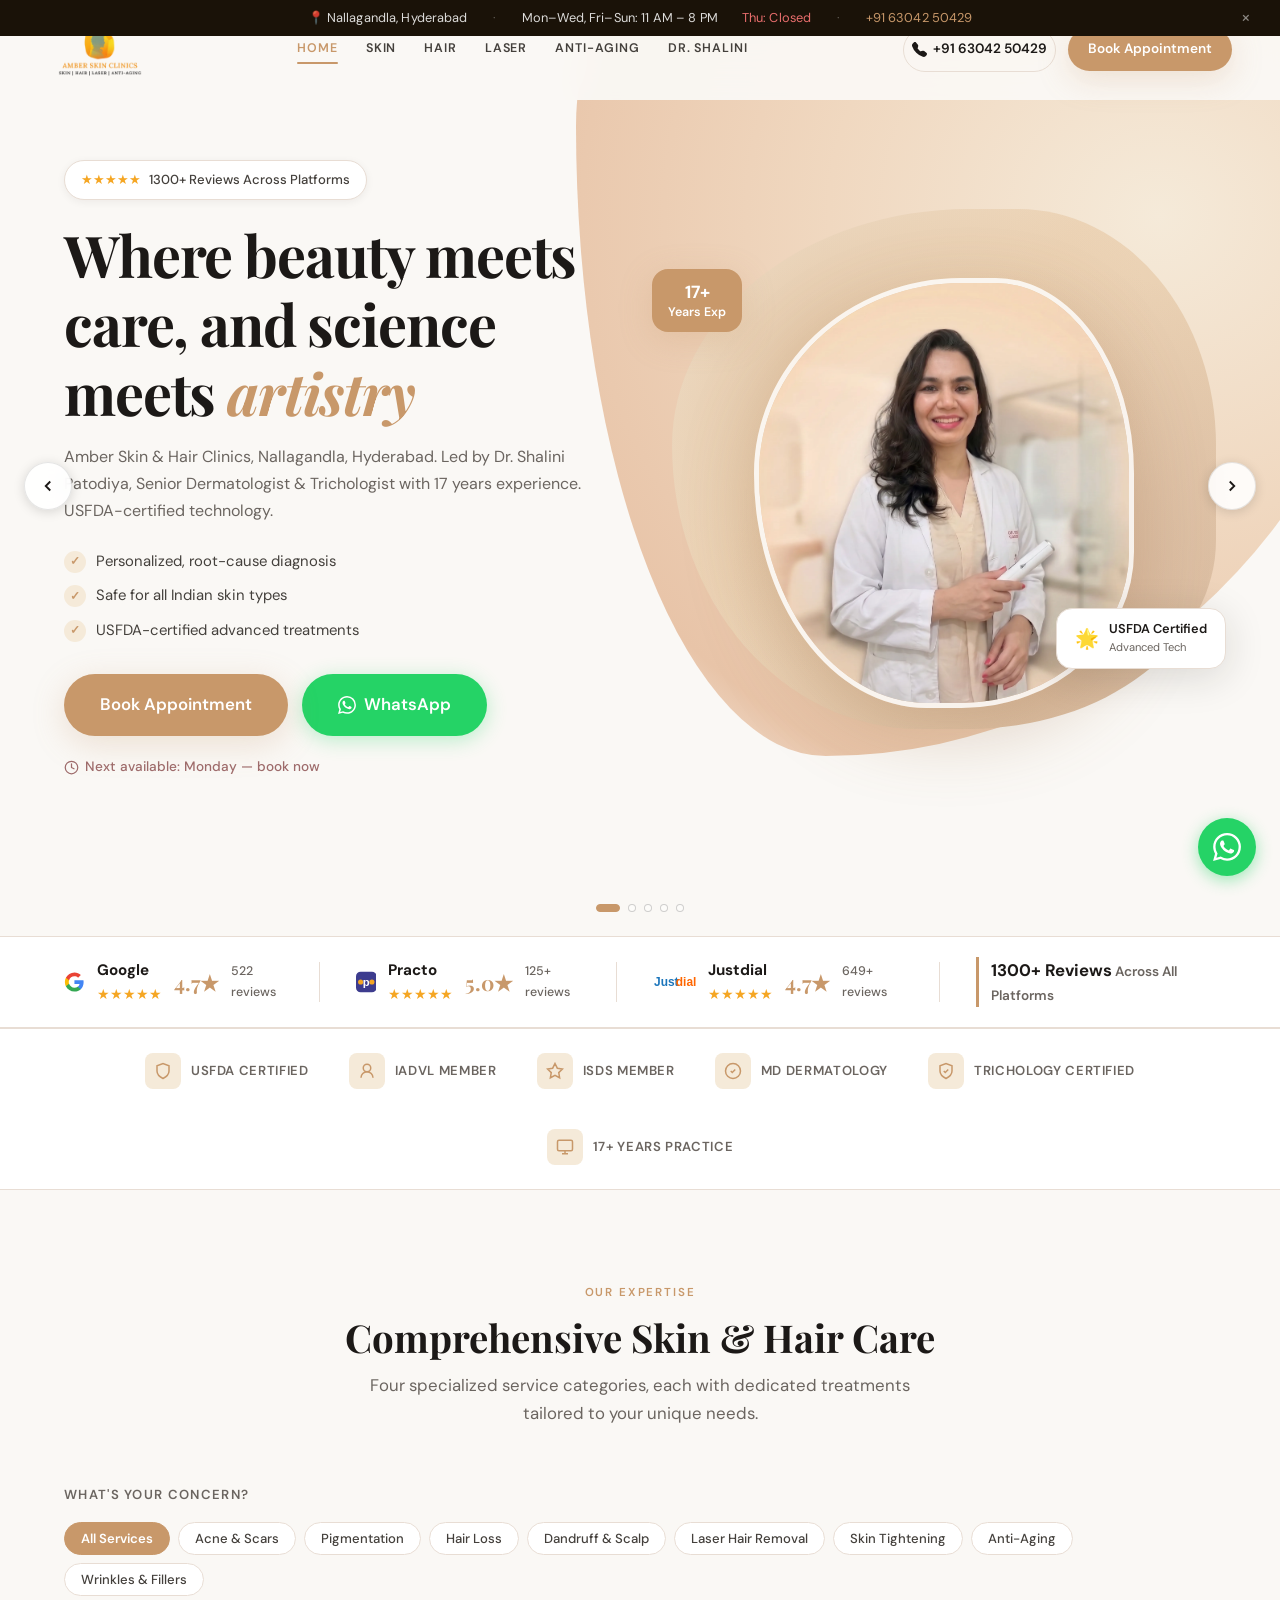
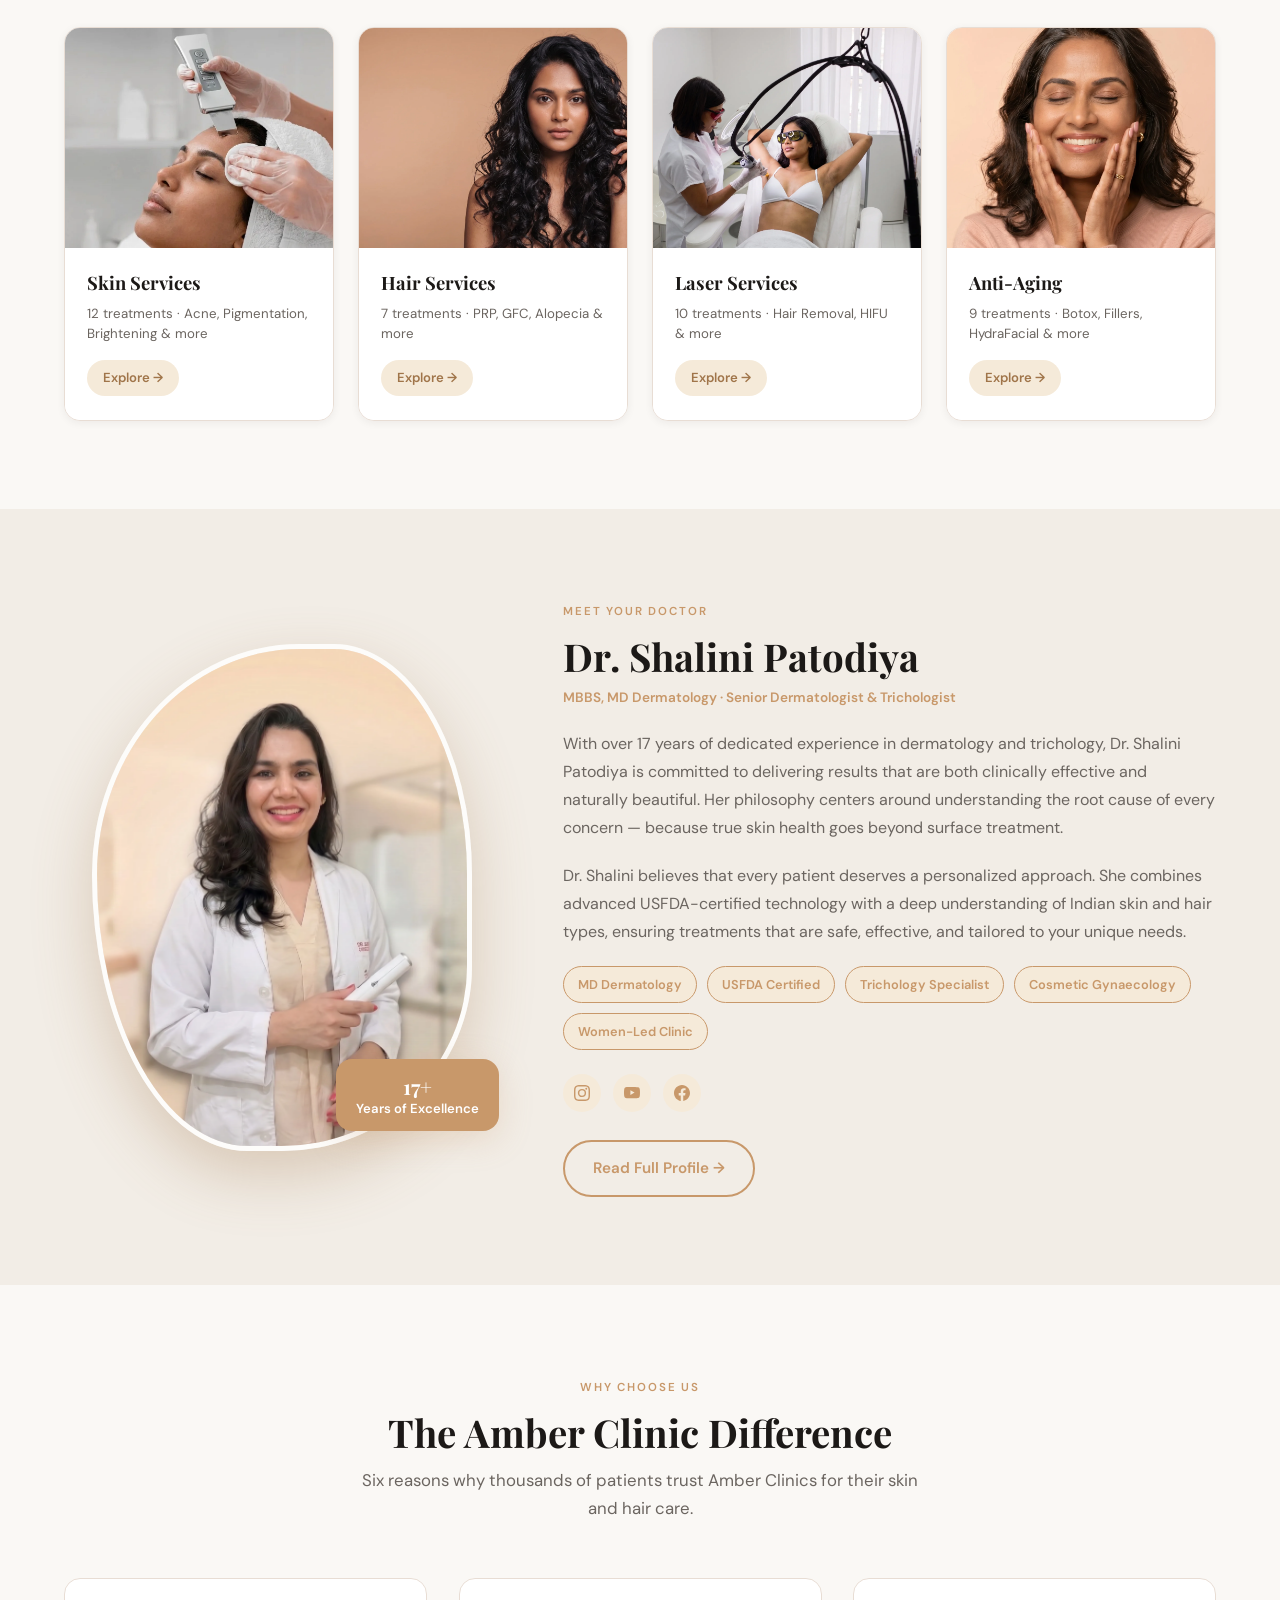
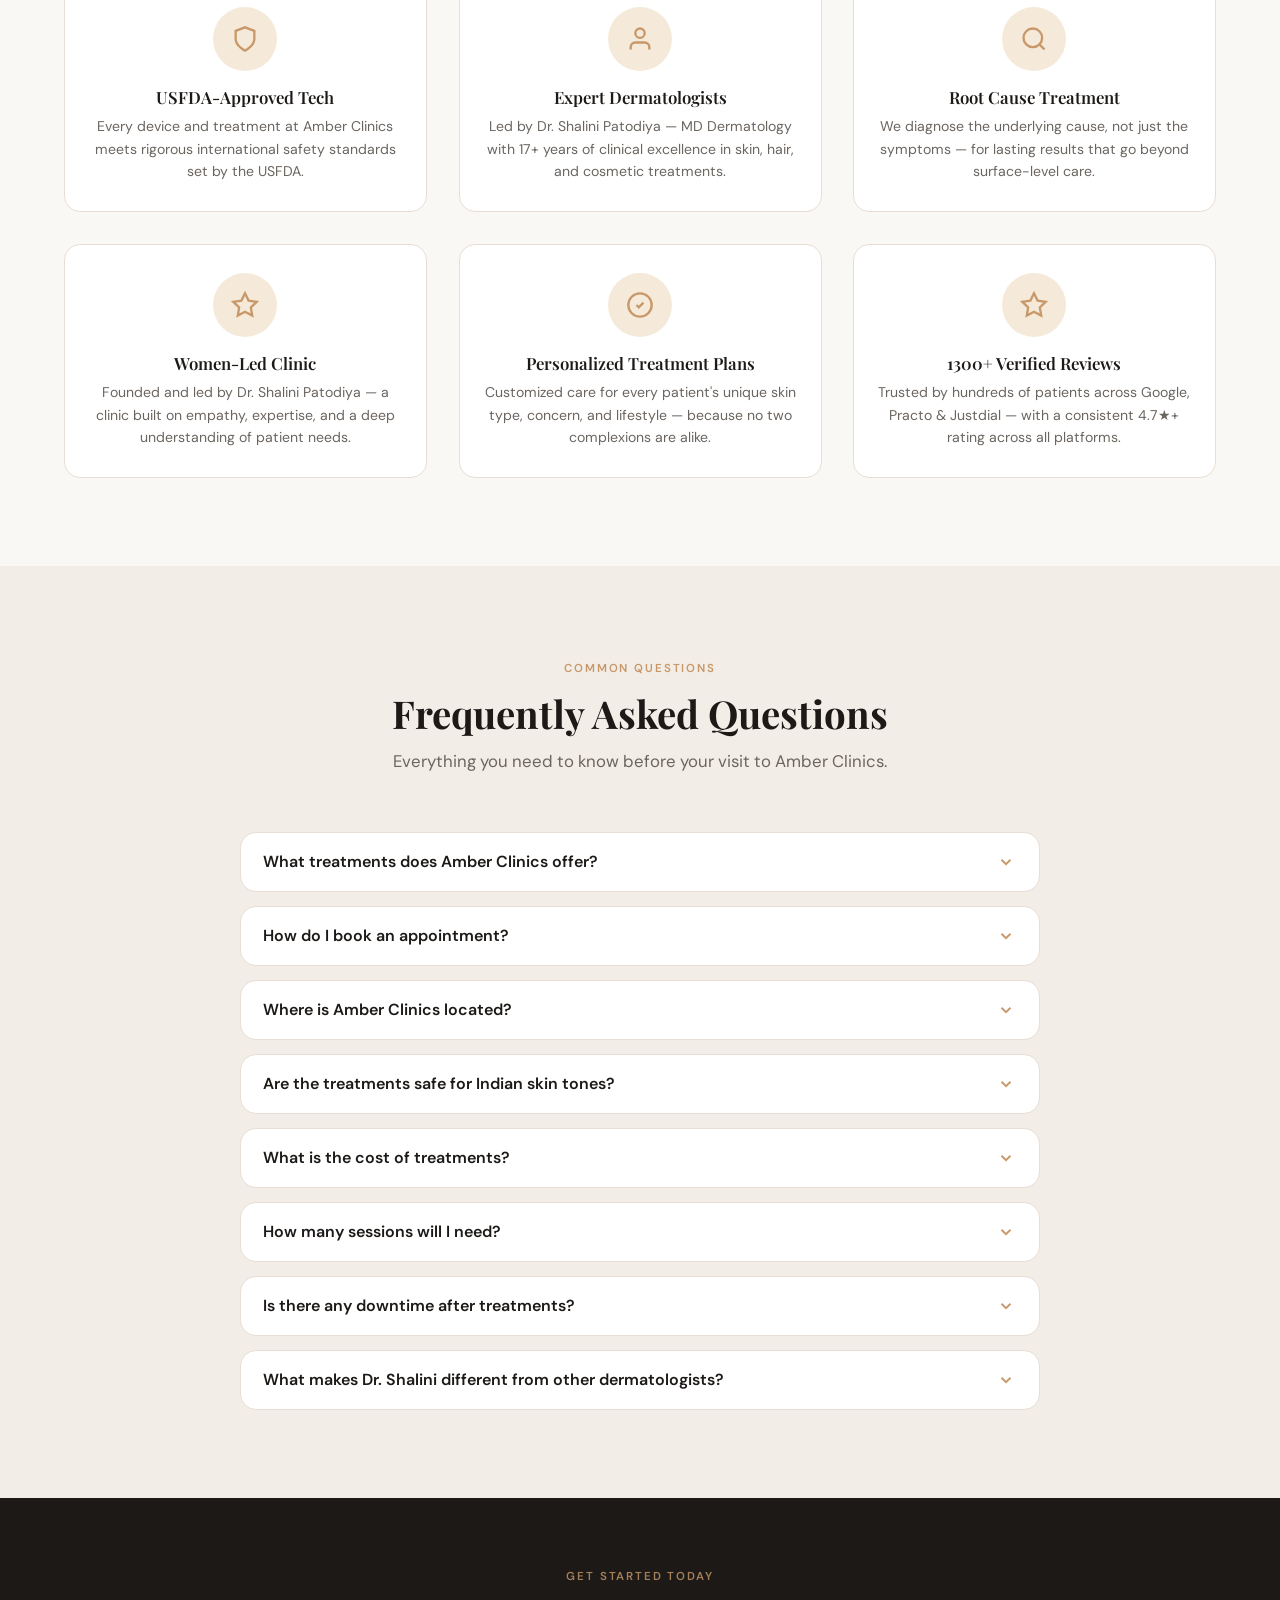
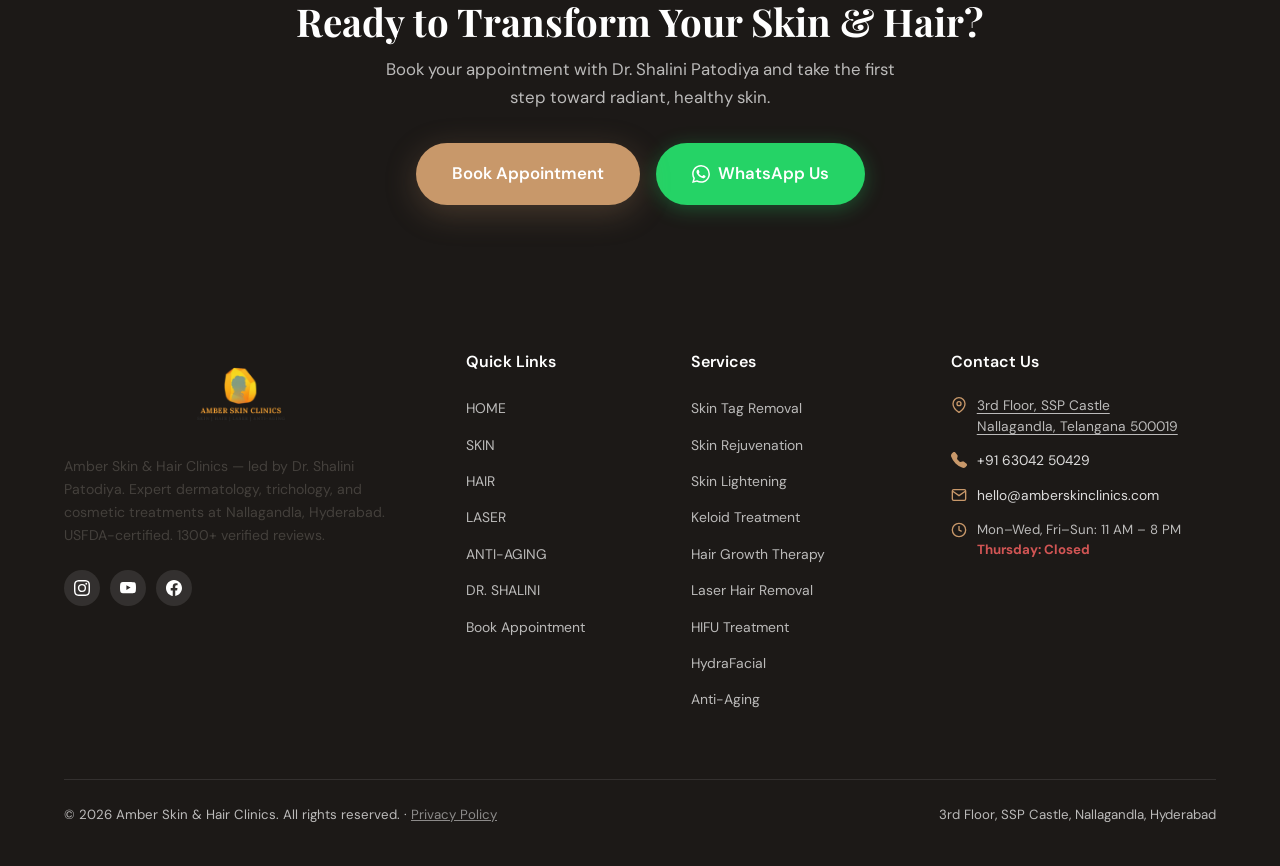
==== commit 563a2764: "feat: optimized webp images, updated nav, hero mobile fixes, UI polish - Converted all images to web" ====
--- a/index.html
+++ b/index.html
@@ -6,35 +6,112 @@
   <title>Amber Clinics — Best Skin & Hair Clinic in Hyderabad | Dr. Shalini Patodiya</title>
   <meta name="description" content="Amber Skin & Hair Clinics, Nallagandla, Hyderabad. Led by Dr. Shalini Patodiya, MD Dermatology with 17 years experience. USFDA-certified treatments. 1300+ reviews. Book appointment.">
   <link rel="icon" href="images/clinic-logo.png">
+  <link rel="apple-touch-icon" href="images/clinic-logo.png">
+  <meta name="theme-color" content="#C8986A">
+  <!-- Open Graph -->
+  <meta property="og:type" content="website">
+  <meta property="og:title" content="Amber Clinics — Best Skin & Hair Clinic in Hyderabad">
+  <meta property="og:description" content="Led by Dr. Shalini Patodiya, MD Dermatology with 17 years experience. USFDA-certified treatments. 1300+ reviews. Book appointment.">
+  <meta property="og:image" content="images/Shalini Image.webp">
+  <meta property="og:url" content="https://amberskinclinics.com/">
+  <meta name="twitter:card" content="summary_large_image">
+  <meta name="twitter:title" content="Amber Clinics — Best Skin & Hair Clinic in Hyderabad">
+  <meta name="twitter:image" content="images/Shalini Image.webp">
+  <link rel="canonical" href="https://amberskinclinics.com/">
   <link rel="preconnect" href="https://fonts.googleapis.com">
   <link rel="preconnect" href="https://fonts.gstatic.com" crossorigin>
   <link href="https://fonts.googleapis.com/css2?family=Playfair+Display:ital,wght@0,400;0,600;0,700;0,800;1,400;1,600&family=DM+Sans:ital,opsz,wght@0,9..40,300;0,9..40,400;0,9..40,500;0,9..40,600;1,9..40,300&display=swap" rel="stylesheet">
+  <link rel="preload" as="image" href="images/Shalini Image.webp">
   <link rel="stylesheet" href="style.css">
+  <link rel="stylesheet" href="premium.css">
+  <script type="application/ld+json">
+  {
+    "@context": "https://schema.org",
+    "@type": "MedicalBusiness",
+    "name": "Amber Skin & Hair Clinics",
+    "image": "https://amberskinclinics.com/images/Shalini Image.webp",
+    "description": "Expert dermatology and trichology clinic in Hyderabad led by Dr. Shalini Patodiya, MD Dermatology with 17+ years experience. USFDA-certified treatments.",
+    "url": "https://amberskinclinics.com/",
+    "telephone": "+916304250429",
+    "priceRange": "₹₹",
+    "address": {
+      "@type": "PostalAddress",
+      "streetAddress": "3rd Floor, SSP Castle, Nallagandla",
+      "addressLocality": "Hyderabad",
+      "addressRegion": "Telangana",
+      "postalCode": "500019",
+      "addressCountry": "IN"
+    },
+    "geo": {
+      "@type": "GeoCoordinates",
+      "latitude": 17.4739,
+      "longitude": 78.3134
+    },
+    "openingHoursSpecification": [
+      {"@type": "OpeningHoursSpecification", "dayOfWeek": ["Monday","Tuesday","Wednesday","Friday","Saturday","Sunday"], "opens": "11:00", "closes": "20:00"}
+    ],
+    "sameAs": [
+      "https://www.instagram.com/dr.shalini_patodiya/",
+      "https://www.youtube.com/@dr.shalinipatodiya",
+      "https://www.facebook.com/profile.php?id=100063707546197"
+    ],
+    "aggregateRating": {
+      "@type": "AggregateRating",
+      "ratingValue": "4.7",
+      "reviewCount": "1300",
+      "bestRating": "5"
+    }
+  }
+  </script>
+  <script type="application/ld+json">
+  {
+    "@context": "https://schema.org",
+    "@type": "FAQPage",
+    "mainEntity": [
+      {"@type": "Question", "name": "What treatments does Amber Clinics offer?", "acceptedAnswer": {"@type": "Answer", "text": "We offer skin, hair, laser, and anti-aging treatments including PRP, GFC, laser hair removal, HIFU, skin lightening, HydraFacial, Botox, and dermal fillers — all using USFDA-certified technology."}},
+      {"@type": "Question", "name": "Where is Amber Clinics located?", "acceptedAnswer": {"@type": "Answer", "text": "3rd Floor, SSP Castle, Nallagandla, Telangana 500019, Hyderabad. Open Mon–Wed, Fri–Sun: 11 AM – 8 PM. Closed Thursdays."}},
+      {"@type": "Question", "name": "How do I book an appointment?", "acceptedAnswer": {"@type": "Answer", "text": "Book via our website, WhatsApp +91 63042 50429, or call the same number."}},
+      {"@type": "Question", "name": "Are treatments safe for Indian skin?", "acceptedAnswer": {"@type": "Answer", "text": "Yes. Dr. Shalini specializes in USFDA-approved treatments customized for all Indian skin tones including darker complexions."}}
+    ]
+  }
+  </script>
 </head>
 <body>
+<div class="announcement-bar" id="announcement-bar" role="banner" aria-label="Clinic info">
+  <div class="announce-inner">
+    <span>📍 Nallagandla, Hyderabad</span>
+    <span class="announce-dot">·</span>
+    <span class="announce-desktop">Mon–Wed, Fri–Sun: 11 AM – 8 PM</span>
+    <span class="announce-closed-label announce-desktop">Thu: Closed</span>
+    <span class="announce-dot announce-desktop">·</span>
+    <a href="tel:+916304250429">+91 63042 50429</a>
+  </div>
+  <button class="announce-close" aria-label="Dismiss announcement">×</button>
+</div>
+<a href="#main-content" class="skip-link">Skip to content</a>
 
 <!-- WhatsApp Float -->
 <a href="https://wa.me/916304250429?text=Hi%2C%20I%27d%20like%20to%20book%20an%20appointment%20at%20Amber%20Clinics" class="whatsapp-float" target="_blank" rel="noopener noreferrer" aria-label="Chat on WhatsApp">
-  <svg width="28" height="28" fill="currentColor" viewBox="0 0 16 16"><path d="M13.601 2.326A7.854 7.854 0 0 0 7.994 0C3.627 0 .068 3.558.064 7.926c-.003 1.396.366 2.76 1.057 3.965L0 16l4.204-1.102a7.933 7.933 0 0 0 3.79.965h.004c4.368 0 7.926-3.558 7.93-7.93A7.898 7.898 0 0 0 13.6 2.326zM7.994 14.521a6.573 6.573 0 0 1-3.356-.92l-.24-.144-2.494.654.666-2.433-.156-.251a6.56 6.56 0 0 1-1.007-3.505c0-3.626 2.957-6.584 6.591-6.584a6.56 6.56 0 0 1 4.66 1.931 6.557 6.557 0 0 1 1.928 4.66c-.004 3.639-2.961 6.592-6.592 6.592zm3.615-4.934c-.197-.099-1.17-.578-1.353-.646-.182-.065-.315-.099-.445.099-.133.197-.513.646-.627.775-.114.133-.232.148-.43.05-.197-.1-.836-.308-1.592-.985-.59-.525-.985-1.175-1.103-1.372-.114-.198-.011-.304.088-.403.087-.088.197-.232.296-.346.1-.114.133-.198.198-.33.065-.134.034-.248-.015-.347-.05-.099-.445-1.076-.612-1.47-.16-.389-.323-.335-.445-.34-.114-.007-.247-.007-.38-.007a.729.729 0 0 0-.529.247c-.182.198-.691.677-.691 1.654 0 .977.71 1.916.81 2.049.098.133 1.394 2.132 3.383 2.992.47.205.84.326 1.129.418.475.152.904.129 1.246.08.38-.058 1.171-.48 1.338-.943.164-.464.164-.86.114-.943-.049-.084-.182-.133-.38-.232z"/></svg>
+  <svg width="28" height="28" fill="currentColor" aria-hidden="true"><use href="#icon-whatsapp-full"/></svg>
 </a>
 
 <!-- Navbar -->
 <nav id="navbar">
   <div class="container nav-inner">
     <a href="index.html" class="nav-logo">
-      <img src="images/clinic-logo.png" alt="Amber Skin Clinics" onerror="this.style.display='none'; this.nextElementSibling.style.display='flex'">
+      <picture><source srcset="images/clinic-logo.webp" type="image/webp"><img src="images/clinic-logo.png" alt="Amber Skin Clinics" onerror="this.style.display='none'; this.nextElementSibling.style.display='flex'" loading="lazy"></picture>
       <div class="nav-logo-text" style="display:none">
         <div class="nav-logo-name">Amber<span>.</span></div>
         <div class="nav-logo-sub">Skin & Hair Clinics</div>
       </div>
     </a>
     <div class="nav-links">
-      <a href="index.html" class="active">Home</a>
-      <a href="skin-services.html">Skin Services</a>
-      <a href="hair-services.html">Hair Services</a>
-      <a href="laser-services.html">Laser Services</a>
-      <a href="anti-aging.html">Anti-Aging Services</a>
-      <a href="about-dr-shalini.html">About Dr. Shalini</a>
+      <a href="index.html" class="active">HOME</a>
+      <a href="skin-services.html">SKIN</a>
+      <a href="hair-services.html">HAIR</a>
+      <a href="laser-services.html">LASER</a>
+      <a href="anti-aging.html">ANTI-AGING</a>
+      <a href="about-dr-shalini.html">DR. SHALINI</a>
     </div>
     <div class="nav-right">
       <a href="tel:+916304250429" class="nav-phone">
@@ -51,14 +128,15 @@
 
 <!-- Mobile Menu -->
 <div class="mobile-menu" id="mobile-menu" aria-hidden="true">
-  <a href="index.html">Home</a>
-  <a href="skin-services.html">Skin Services</a>
-  <a href="hair-services.html">Hair Services</a>
-  <a href="laser-services.html">Laser Services</a>
-  <a href="anti-aging.html">Anti-Aging Services</a>
-  <a href="about-dr-shalini.html">About Dr. Shalini</a>
-  <a href="book-appointment.html" class="btn btn-primary">Book Appointment</a>
+  <a href="index.html">HOME</a>
+  <a href="skin-services.html">SKIN</a>
+  <a href="hair-services.html">HAIR</a>
+  <a href="laser-services.html">LASER</a>
+  <a href="anti-aging.html">ANTI-AGING</a>
+  <a href="about-dr-shalini.html">DR. SHALINI</a>
 </div>
+
+<main id="main-content">
 
 <!-- ========== HERO CAROUSEL ========== -->
 <section id="hero">
@@ -82,7 +160,7 @@
         <div class="hero-ctas">
           <a href="book-appointment.html" class="btn btn-primary btn-lg">Book Appointment</a>
           <a href="https://wa.me/916304250429?text=Hi%2C%20I%27d%20like%20to%20book%20an%20appointment%20at%20Amber%20Clinics" target="_blank" rel="noopener" class="btn btn-whatsapp btn-lg">
-            <svg width="18" height="18" fill="currentColor" viewBox="0 0 16 16"><path d="M13.601 2.326A7.854 7.854 0 0 0 7.994 0C3.627 0 .068 3.558.064 7.926c-.003 1.396.366 2.76 1.057 3.965L0 16l4.204-1.102a7.933 7.933 0 0 0 3.79.965h.004c4.368 0 7.926-3.558 7.93-7.93A7.898 7.898 0 0 0 13.6 2.326zM7.994 14.521a6.573 6.573 0 0 1-3.356-.92l-.24-.144-2.494.654.666-2.433-.156-.251a6.56 6.56 0 0 1-1.007-3.505c0-3.626 2.957-6.584 6.591-6.584a6.56 6.56 0 0 1 4.66 1.931 6.557 6.557 0 0 1 1.928 4.66c-.004 3.639-2.961 6.592-6.592 6.592z"/></svg>
+            <svg width="18" height="18" fill="currentColor" aria-hidden="true"><use href="#icon-whatsapp-full"/></svg>
             WhatsApp
           </a>
         </div>
@@ -95,10 +173,10 @@
         <div class="hero-visual-bg"></div>
         <div class="hero-badge-2"><strong>17+</strong> Years Exp</div>
         <div class="hero-img-wrap">
-          <img src="images/Shalini Image.png" alt="Dr. Shalini Patodiya — Senior Dermatologist" loading="eager">
+          <picture><source srcset="images/Shalini Image.webp" type="image/webp"><img src="images/Shalini Image.webp" alt="Dr. Shalini Patodiya — Senior Dermatologist" loading="eager"></picture>
         </div>
         <div class="hero-badge">
-          <div style="font-size:1.2rem;">🌟</div>
+          <div style="font-size:1.2rem;" role="img" aria-label="star">🌟</div>
           <div>
             <div class="hero-badge-text">USFDA Certified</div>
             <div class="hero-badge-sub">Advanced Tech</div>
@@ -110,8 +188,11 @@
 
   <!-- Slide 2: Skin Services — full-bleed -->
   <div class="hero-slide hero-slide-fullbleed">
-    <img class="hero-slide-fullbg" src="Hero Section/Image2.png" alt="Skin Services — Amber Clinics" loading="lazy">
+    <picture><source srcset="Hero Section/skin/Hero-Homepage.webp" type="image/webp"><img class="hero-slide-fullbg" src="Hero Section/skin/Hero-Homepage.webp" alt="Skin Services — Amber Clinics" loading="lazy"></picture>
     <div class="hero-slide-overlay"></div>
+    <div class="hero-mobile-model-inline" aria-hidden="true">
+      <picture><source srcset="Hero Section/skin/Hero-M.webp" type="image/webp"><img src="Hero Section/skin/Hero-M.webp" alt="Skin Services model — Amber Clinics" loading="lazy"></picture>
+    </div>
     <div class="hero-slide-content">
       <span class="hero-service-tag">Skin Services</span>
       <h2>Radiant Skin, <em>Expertly Restored</em></h2>
@@ -130,8 +211,11 @@
 
   <!-- Slide 3: Hair Services — full-bleed -->
   <div class="hero-slide hero-slide-fullbleed">
-    <img class="hero-slide-fullbg" src="Hero Section/Image5.png" alt="Hair Services — Amber Clinics" loading="lazy">
+    <picture><source srcset="Hero Section/Hair/Hero-Homepage.webp" type="image/webp"><img class="hero-slide-fullbg" src="Hero Section/Hair/Hero-Homepage.webp" alt="Hair Services — Amber Clinics" loading="lazy"></picture>
     <div class="hero-slide-overlay"></div>
+    <div class="hero-mobile-model-inline" aria-hidden="true">
+      <picture><source srcset="Hero Section/Hair/Hero-M.webp" type="image/webp"><img src="Hero Section/Hair/Hero-M.webp" alt="Hair Services model — Amber Clinics" loading="lazy"></picture>
+    </div>
     <div class="hero-slide-content">
       <span class="hero-service-tag">Hair Services</span>
       <h2>Restore Your Hair, <em>Restore Your Confidence</em></h2>
@@ -150,8 +234,11 @@
 
   <!-- Slide 4: Laser Services — full-bleed -->
   <div class="hero-slide hero-slide-fullbleed">
-    <img class="hero-slide-fullbg" src="Hero Section/Image3.png" alt="Laser Services — Amber Clinics" loading="lazy">
+    <picture><source srcset="Hero Section/Laser/Hero-Homepage.webp" type="image/webp"><img class="hero-slide-fullbg" src="Hero Section/Laser/Hero-Homepage.webp" alt="Laser Services — Amber Clinics" loading="lazy"></picture>
     <div class="hero-slide-overlay"></div>
+    <div class="hero-mobile-model-inline" aria-hidden="true">
+      <picture><source srcset="Hero Section/Laser/Hero-M.webp" type="image/webp"><img src="Hero Section/Laser/Hero-M.webp" alt="Laser Services model — Amber Clinics" loading="lazy"></picture>
+    </div>
     <div class="hero-slide-content">
       <span class="hero-service-tag">Laser Services</span>
       <h2>Precision Laser Treatments for <em>Hair & Skin</em></h2>
@@ -170,8 +257,11 @@
 
   <!-- Slide 5: Anti-Aging Services — full-bleed -->
   <div class="hero-slide hero-slide-fullbleed">
-    <img class="hero-slide-fullbg" src="Hero Section/Image4.png" alt="Anti-Aging Services — Amber Clinics" loading="lazy" style="object-position: left center;">
+    <picture><source srcset="Hero Section/Anti Aging/Hero-Homepage.webp" type="image/webp"><img class="hero-slide-fullbg" src="Hero Section/Anti Aging/Hero-Homepage.webp" alt="Anti-Aging Services — Amber Clinics" loading="lazy" style="object-position: center top;"></picture>
     <div class="hero-slide-overlay"></div>
+    <div class="hero-mobile-model-inline" aria-hidden="true">
+      <picture><source srcset="Hero Section/Anti Aging/Hero-M.webp" type="image/webp"><img src="Hero Section/Anti Aging/Hero-M.webp" alt="Anti-Aging model — Amber Clinics" loading="lazy" style="object-position: center top;"></picture>
+    </div>
     <div class="hero-slide-content">
       <span class="hero-service-tag">Anti-Aging Services</span>
       <h2>Turn Back the Clock — <em>Naturally</em></h2>
@@ -198,11 +288,11 @@
 
   <!-- Dot indicators -->
   <div class="hero-carousel-dots" role="tablist" aria-label="Hero slides">
-    <button class="hero-dot active" data-hero="0" aria-label="Slide 1"></button>
-    <button class="hero-dot" data-hero="1" aria-label="Skin Services"></button>
-    <button class="hero-dot" data-hero="2" aria-label="Hair Services"></button>
-    <button class="hero-dot" data-hero="3" aria-label="Laser Services"></button>
-    <button class="hero-dot" data-hero="4" aria-label="Anti-Aging Services"></button>
+    <button class="hero-dot active" role="tab" data-hero="0" aria-label="Slide 1" aria-selected="true"></button>
+    <button class="hero-dot" role="tab" data-hero="1" aria-label="Skin Services" aria-selected="false"></button>
+    <button class="hero-dot" role="tab" data-hero="2" aria-label="Hair Services" aria-selected="false"></button>
+    <button class="hero-dot" role="tab" data-hero="3" aria-label="Laser Services" aria-selected="false"></button>
+    <button class="hero-dot" role="tab" data-hero="4" aria-label="Anti-Aging Services" aria-selected="false"></button>
   </div>
 
 </section>
@@ -251,6 +341,40 @@
   </div>
 </section>
 
+<!-- ========== ANIMATED STATS BAR ========== -->
+
+<!-- ========== CERTIFICATION BADGE STRIP (T2-2) ========== -->
+<div class="badge-strip" aria-label="Certifications and memberships">
+  <div class="container">
+    <div class="badge-strip-inner">
+      <div class="cert-badge">
+        <div class="cert-badge-icon"><svg width="18" height="18" fill="none" stroke="currentColor" stroke-width="2" viewBox="0 0 24 24"><path d="M12 22s8-4 8-10V5l-8-3-8 3v7c0 6 8 10 8 10z"/></svg></div>
+        USFDA Certified
+      </div>
+      <div class="cert-badge">
+        <div class="cert-badge-icon"><svg width="18" height="18" fill="none" stroke="currentColor" stroke-width="2" viewBox="0 0 24 24"><circle cx="12" cy="8" r="5"/><path d="M20 21a8 8 0 1 0-16 0"/></svg></div>
+        IADVL Member
+      </div>
+      <div class="cert-badge">
+        <div class="cert-badge-icon"><svg width="18" height="18" fill="none" stroke="currentColor" stroke-width="2" viewBox="0 0 24 24"><path d="M12 2l3.09 6.26L22 9.27l-5 4.87 1.18 6.88L12 17.77l-6.18 3.25L7 14.14 2 9.27l6.91-1.01L12 2z"/></svg></div>
+        ISDS Member
+      </div>
+      <div class="cert-badge">
+        <div class="cert-badge-icon"><svg width="18" height="18" fill="none" stroke="currentColor" stroke-width="2" viewBox="0 0 24 24"><path d="M9 12l2 2 4-4"/><circle cx="12" cy="12" r="10"/></svg></div>
+        MD Dermatology
+      </div>
+      <div class="cert-badge">
+        <div class="cert-badge-icon"><svg width="18" height="18" fill="none" stroke="currentColor" stroke-width="2" viewBox="0 0 24 24"><path d="M12 22s8-4 8-10V5l-8-3-8 3v7c0 6 8 10 8 10z"/><path d="M9 12l2 2 4-4"/></svg></div>
+        Trichology Certified
+      </div>
+      <div class="cert-badge">
+        <div class="cert-badge-icon"><svg width="18" height="18" fill="none" stroke="currentColor" stroke-width="2" viewBox="0 0 24 24"><rect x="2" y="3" width="20" height="14" rx="2"/><path d="M8 21h8M12 17v4"/></svg></div>
+        17+ Years Practice
+      </div>
+    </div>
+  </div>
+</div>
+
 <!-- ========== SERVICE CATEGORIES ========== -->
 <section class="section" id="services">
   <div class="container">
@@ -259,9 +383,26 @@
       <h2>Comprehensive Skin & Hair Care</h2>
       <p>Four specialized service categories, each with dedicated treatments tailored to your unique needs.</p>
     </div>
-    <div class="category-grid">
-      <a href="skin-services.html" class="category-card fade-up fade-up-delay-1">
-        <img class="bg" src="Hero Section/skin/Pigmentation Treatment.png" alt="Skin Services" loading="lazy">
+
+    <!-- Concern Filter (T3-2) -->
+    <div class="concern-filter fade-up" role="group" aria-label="Filter by concern">
+      <span class="concern-filter-label">What's your concern?</span>
+      <div class="concern-tags">
+        <button class="concern-tag active" data-filter="all">All Services</button>
+        <button class="concern-tag" data-filter="skin">Acne & Scars</button>
+        <button class="concern-tag" data-filter="skin">Pigmentation</button>
+        <button class="concern-tag" data-filter="hair">Hair Loss</button>
+        <button class="concern-tag" data-filter="hair">Dandruff & Scalp</button>
+        <button class="concern-tag" data-filter="laser">Laser Hair Removal</button>
+        <button class="concern-tag" data-filter="laser">Skin Tightening</button>
+        <button class="concern-tag" data-filter="antiaging">Anti-Aging</button>
+        <button class="concern-tag" data-filter="antiaging">Wrinkles & Fillers</button>
+      </div>
+    </div>
+
+    <div class="category-grid" id="category-grid">
+      <a href="skin-services.html" class="category-card fade-up fade-up-delay-1" data-category="skin">
+        <picture><source srcset="Hero Section/skin/Pigmentation Treatment.webp" type="image/webp"><img class="bg" src="Hero Section/skin/Pigmentation Treatment.webp" alt="Skin Services" loading="lazy"></picture>
         <div class="category-card-overlay"></div>
         <div class="category-card-content">
           <div class="category-card-icon-wrap">
@@ -272,8 +413,8 @@
           <span class="category-card-link">Explore →</span>
         </div>
       </a>
-      <a href="hair-services.html" class="category-card fade-up fade-up-delay-2">
-        <img class="bg" src="Hero Section/Hair/Hero.png" alt="Hair Services" loading="lazy">
+      <a href="hair-services.html" class="category-card fade-up fade-up-delay-2" data-category="hair">
+        <picture><source srcset="Hero Section/Hair/Hero.webp" type="image/webp"><img class="bg" src="Hero Section/Hair/Hero.webp" alt="Hair Services" loading="lazy"></picture>
         <div class="category-card-overlay"></div>
         <div class="category-card-content">
           <div class="category-card-icon-wrap">
@@ -284,8 +425,8 @@
           <span class="category-card-link">Explore →</span>
         </div>
       </a>
-      <a href="laser-services.html" class="category-card fade-up fade-up-delay-3">
-        <img class="bg" src="Hero Section/Laser/Laser for Hair Reduction/Laser Hair Removal for Sensitive Areas.png" alt="Laser Services" loading="lazy">
+      <a href="laser-services.html" class="category-card fade-up fade-up-delay-3" data-category="laser">
+        <picture><source srcset="Hero Section/Laser/Laser for Hair Reduction/Laser Hair Removal for Sensitive Areas.webp" type="image/webp"><img class="bg" src="Hero Section/Laser/Laser for Hair Reduction/Laser Hair Removal for Sensitive Areas.webp" alt="Laser Services" loading="lazy"></picture>
         <div class="category-card-overlay"></div>
         <div class="category-card-content">
           <div class="category-card-icon-wrap">
@@ -296,8 +437,8 @@
           <span class="category-card-link">Explore →</span>
         </div>
       </a>
-      <a href="anti-aging.html" class="category-card fade-up fade-up-delay-4">
-        <img class="bg" src="Hero Section/Anti Aging/I-hero.png" alt="Anti-Aging Services" loading="lazy" style="object-position: left center;">
+      <a href="anti-aging.html" class="category-card fade-up fade-up-delay-4" data-category="antiaging">
+        <picture><source srcset="Hero Section/Anti Aging/I-hero.webp" type="image/webp"><img class="bg" src="Hero Section/Anti Aging/I-hero.webp" alt="Anti-Aging Services" loading="lazy" style="object-position: center center;"></picture>
         <div class="category-card-overlay"></div>
         <div class="category-card-content">
           <div class="category-card-icon-wrap">
@@ -318,7 +459,7 @@
     <div class="doctor-inner">
       <div class="doctor-img-wrap fade-up">
         <div class="doctor-photo-frame">
-          <img src="images/Shalini Image.png" alt="Dr. Shalini Patodiya — Senior Dermatologist" loading="lazy">
+          <picture><source srcset="images/Shalini Image.webp" type="image/webp"><img src="images/Shalini Image.webp" alt="Dr. Shalini Patodiya — Senior Dermatologist" loading="lazy"></picture>
         </div>
         <div class="doctor-exp-badge"><strong>17+</strong>Years of Excellence</div>
       </div>
@@ -464,7 +605,7 @@
       <div class="cta-strip-btns">
         <a href="book-appointment.html" class="btn btn-primary btn-lg">Book Appointment</a>
         <a href="https://wa.me/916304250429?text=Hi%2C%20I%27d%20like%20to%20book%20an%20appointment%20at%20Amber%20Clinics" target="_blank" rel="noopener" class="btn btn-whatsapp btn-lg">
-          <svg width="18" height="18" fill="currentColor" viewBox="0 0 16 16"><path d="M13.601 2.326A7.854 7.854 0 0 0 7.994 0C3.627 0 .068 3.558.064 7.926c-.003 1.396.366 2.76 1.057 3.965L0 16l4.204-1.102a7.933 7.933 0 0 0 3.79.965h.004c4.368 0 7.926-3.558 7.93-7.93A7.898 7.898 0 0 0 13.6 2.326zM7.994 14.521a6.573 6.573 0 0 1-3.356-.92l-.24-.144-2.494.654.666-2.433-.156-.251a6.56 6.56 0 0 1-1.007-3.505c0-3.626 2.957-6.584 6.591-6.584a6.56 6.56 0 0 1 4.66 1.931 6.557 6.557 0 0 1 1.928 4.66c-.004 3.639-2.961 6.592-6.592 6.592z"/></svg>
+          <svg width="18" height="18" fill="currentColor" aria-hidden="true"><use href="#icon-whatsapp-full"/></svg>
           WhatsApp Us
         </a>
       </div>
@@ -478,7 +619,7 @@
     <div class="footer-grid">
       <div>
         <div class="footer-logo">
-          <img src="images/clinic-logo.png" alt="Amber Clinics" onerror="this.style.display='none'">
+          <picture><source srcset="images/clinic-logo.webp" type="image/webp"><img src="images/clinic-logo.png" alt="Amber Clinics" onerror="this.style.display='none'" loading="lazy"></picture>
         </div>
         <p class="footer-desc">Amber Skin & Hair Clinics — led by Dr. Shalini Patodiya. Expert dermatology, trichology, and cosmetic treatments at Nallagandla, Hyderabad. USFDA-certified. 1300+ verified reviews.</p>
         <div class="footer-socials">
@@ -490,34 +631,34 @@
       <div>
         <div class="footer-title">Quick Links</div>
         <ul class="footer-links">
-          <li><a href="index.html">Home</a></li>
-          <li><a href="skin-services.html">Skin Services</a></li>
-          <li><a href="hair-services.html">Hair Services</a></li>
-          <li><a href="laser-services.html">Laser Services</a></li>
-          <li><a href="anti-aging.html">Anti-Aging Services</a></li>
-          <li><a href="about-dr-shalini.html">About Dr. Shalini</a></li>
+          <li><a href="index.html">HOME</a></li>
+          <li><a href="skin-services.html">SKIN</a></li>
+          <li><a href="hair-services.html">HAIR</a></li>
+          <li><a href="laser-services.html">LASER</a></li>
+          <li><a href="anti-aging.html">ANTI-AGING</a></li>
+          <li><a href="about-dr-shalini.html">DR. SHALINI</a></li>
           <li><a href="book-appointment.html">Book Appointment</a></li>
         </ul>
       </div>
       <div>
         <div class="footer-title">Services</div>
         <ul class="footer-links">
-          <li><a href="skin-services.html">Skin Tag Removal</a></li>
-          <li><a href="skin-services.html">Skin Rejuvenation</a></li>
-          <li><a href="skin-services.html">Skin Lightening</a></li>
-          <li><a href="skin-services.html">Keloid Treatment</a></li>
-          <li><a href="hair-services.html">Hair Growth Therapy</a></li>
-          <li><a href="laser-services.html">Laser Hair Removal</a></li>
-          <li><a href="laser-services.html">HIFU Treatment</a></li>
-          <li><a href="anti-aging.html">HydraFacial</a></li>
-          <li><a href="anti-aging.html">Anti-Aging</a></li>
+          <li><a href="skin-services.html#treatments">Skin Tag Removal</a></li>
+          <li><a href="skin-services.html#treatments">Skin Rejuvenation</a></li>
+          <li><a href="skin-services.html#treatments">Skin Lightening</a></li>
+          <li><a href="skin-services.html#treatments">Keloid Treatment</a></li>
+          <li><a href="hair-services.html#treatments">Hair Growth Therapy</a></li>
+          <li><a href="laser-services.html#treatments">Laser Hair Removal</a></li>
+          <li><a href="laser-services.html#treatments">HIFU Treatment</a></li>
+          <li><a href="anti-aging.html#treatments">HydraFacial</a></li>
+          <li><a href="anti-aging.html#treatments">Anti-Aging</a></li>
         </ul>
       </div>
       <div>
         <div class="footer-title">Contact Us</div>
         <div class="footer-contact-item">
           <svg class="footer-contact-icon" width="16" height="16" fill="none" stroke="currentColor" stroke-width="2" viewBox="0 0 24 24"><path d="M21 10c0 7-9 13-9 13s-9-6-9-13a9 9 0 0 1 18 0z"/><circle cx="12" cy="10" r="3"/></svg>
-          <div class="footer-contact-text">3rd Floor, SSP Castle<br>Nallagandla, Telangana 500019</div>
+          <div class="footer-contact-text"><a href="https://www.google.com/maps/search/?api=1&query=Amber+Skin+%26+Hair+Clinics+Nallagandla+Hyderabad" target="_blank" rel="noopener noreferrer" style="color:inherit;text-decoration:underline;text-underline-offset:3px;">3rd Floor, SSP Castle<br>Nallagandla, Telangana 500019</a></div>
         </div>
         <div class="footer-contact-item">
           <svg class="footer-contact-icon" width="16" height="16" fill="currentColor" viewBox="0 0 16 16"><path fill-rule="evenodd" d="M1.885.511a1.745 1.745 0 0 1 2.61.163L6.29 2.98c.329.423.445.974.315 1.494l-.547 2.19a.678.678 0 0 0 .178.643l2.457 2.457a.678.678 0 0 0 .644.178l2.189-.547a1.745 1.745 0 0 1 1.494.315l2.306 1.794c.829.645.905 1.87.163 2.611l-1.034 1.034c-.74.74-1.846 1.065-2.877.702a18.634 18.634 0 0 1-7.01-4.42 18.634 18.634 0 0 1-4.42-7.009c-.362-1.03-.037-2.137.703-2.877L1.885.511z"/></svg>
@@ -534,11 +675,34 @@
       </div>
     </div>
     <div class="footer-bottom">
-      <span>© 2025 Amber Skin & Hair Clinics. All rights reserved.</span>
+      <span>© 2026 Amber Skin & Hair Clinics. All rights reserved. · <a href="privacy.html" style="color:inherit;opacity:0.7;text-decoration:underline;">Privacy Policy</a></span>
       <span>3rd Floor, SSP Castle, Nallagandla, Hyderabad</span>
     </div>
   </div>
 </footer>
+
+</main><!-- /#main-content -->
+
+<!-- Scroll to Top -->
+<button id="scroll-top" aria-label="Scroll to top">
+  <svg width="18" height="18" fill="none" stroke="currentColor" stroke-width="2.5" viewBox="0 0 24 24"><path d="M18 15l-6-6-6 6"/></svg>
+</button>
+
+<!-- Mobile Sticky CTA (shown below hero on mobile only) -->
+<div id="mobile-cta-bar" role="navigation" aria-label="Quick contact">
+  <a href="tel:+916304250429" class="mobile-cta-btn mobile-cta-call" aria-label="Call us">
+    <svg width="15" height="15" fill="currentColor" viewBox="0 0 16 16"><path fill-rule="evenodd" d="M1.885.511a1.745 1.745 0 0 1 2.61.163L6.29 2.98c.329.423.445.974.315 1.494l-.547 2.19a.678.678 0 0 0 .178.643l2.457 2.457a.678.678 0 0 0 .644.178l2.189-.547a1.745 1.745 0 0 1 1.494.315l2.306 1.794c.829.645.905 1.87.163 2.611l-1.034 1.034c-.74.74-1.846 1.065-2.877.702a18.634 18.634 0 0 1-7.01-4.42 18.634 18.634 0 0 1-4.42-7.009c-.362-1.03-.037-2.137.703-2.877L1.885.511z"/></svg>
+    Call
+  </a>
+  <a href="https://wa.me/916304250429?text=Hi%2C%20I%27d%20like%20to%20book%20an%20appointment%20at%20Amber%20Clinics" class="mobile-cta-btn mobile-cta-wa" target="_blank" rel="noopener" aria-label="WhatsApp us">
+    <svg width="15" height="15" fill="currentColor" aria-hidden="true"><use href="#icon-whatsapp-full"/></svg>
+    WhatsApp
+  </a>
+  <a href="book-appointment.html" class="mobile-cta-btn mobile-cta-book">
+    <svg width="15" height="15" fill="none" stroke="currentColor" stroke-width="2" viewBox="0 0 24 24"><rect x="3" y="4" width="18" height="18" rx="2" ry="2"/><line x1="16" y1="2" x2="16" y2="6"/><line x1="8" y1="2" x2="8" y2="6"/><line x1="3" y1="10" x2="21" y2="10"/></svg>
+    Book
+  </a>
+</div>
 
 <script>
 // ===== NAVBAR SCROLL =====
@@ -566,22 +730,27 @@
 
 // ===== HERO CAROUSEL =====
 (function() {
-  let cur = 0;
-  const total = 5;
-  const slides = document.querySelectorAll('#hero .hero-slide');
+  let cur = 0, timer;
   const dots = document.querySelectorAll('.hero-dot');
-  let timer;
+  let slides, total;
+
+  function refreshSlides() {
+    slides = [...document.querySelectorAll('#hero .hero-slide')];
+    total = slides.length;
+  }
 
   function goTo(n) {
     slides[cur].classList.remove('active');
-    dots[cur].classList.remove('active');
-    cur = (n + total) % total;
+    if (dots[cur % dots.length]) dots[cur % dots.length].classList.remove('active');
+    cur = ((n % total) + total) % total;
     slides[cur].classList.add('active');
-    dots[cur].classList.add('active');
+    if (dots[cur % dots.length]) dots[cur % dots.length].classList.add('active');
   }
 
-  function startAuto() { timer = setInterval(() => goTo(cur + 1), 5500); }
+  function startAuto() { clearInterval(timer); timer = setInterval(() => goTo(cur + 1), 5500); }
   function stopAuto() { clearInterval(timer); }
+
+  refreshSlides();
 
   document.getElementById('heroPrev').addEventListener('click', () => { goTo(cur - 1); stopAuto(); startAuto(); });
   document.getElementById('heroNext').addEventListener('click', () => { goTo(cur + 1); stopAuto(); startAuto(); });
@@ -590,6 +759,12 @@
   const heroEl = document.getElementById('hero');
   heroEl.addEventListener('mouseenter', stopAuto);
   heroEl.addEventListener('mouseleave', startAuto);
+
+  let resizeT;
+  window.addEventListener('resize', () => {
+    clearTimeout(resizeT);
+    resizeT = setTimeout(() => { stopAuto(); refreshSlides(); cur = 0; slides.forEach(s => s.classList.remove('active')); slides[0].classList.add('active'); startAuto(); }, 300);
+  });
 
   startAuto();
 })();
@@ -619,5 +794,6 @@
 }, { threshold: 0.12 });
 document.querySelectorAll('.fade-up:not(.visible)').forEach(el => observer.observe(el));
 </script>
+<script src="premium.js" defer></script>
 </body>
 </html>
--- a/style.css
+++ b/style.css
@@ -32,6 +32,7 @@
   --radius-full: 9999px;
   --nav-h: 100px;
   --transition: 0.28s cubic-bezier(0.4,0,0.2,1);
+  --font-heading: 'Playfair Display', Georgia, serif;
 }
 
 *, *::before, *::after { box-sizing: border-box; margin: 0; padding: 0; }
@@ -87,21 +88,21 @@
 #navbar.scrolled { border-color: var(--border); box-shadow: var(--shadow-sm); }
 .nav-inner { display: flex; align-items: center; justify-content: space-between; height: 100%; }
 .nav-logo { display: flex; align-items: center; gap: 10px; }
-.nav-logo img { height: 144px; width: auto; object-fit: contain; }
+.nav-logo img { height: 52px; width: auto; object-fit: contain; }
 .nav-logo-text { display: flex; flex-direction: column; gap: 1px; }
 .nav-logo-name { font-family: 'Playfair Display', serif; font-size: 1.2rem; font-weight: 700; color: var(--charcoal); line-height: 1; }
 .nav-logo-name span { color: var(--amber-primary); }
 .nav-logo-sub { font-size: 0.6rem; letter-spacing: 0.12em; text-transform: uppercase; color: var(--muted); font-weight: 500; }
 .nav-links { display: flex; align-items: center; gap: 28px; list-style: none; margin: 0; padding: 0; }
-.nav-links a { font-size: 0.87rem; font-weight: 500; color: var(--body-text); transition: color var(--transition); position: relative; padding-bottom: 3px; }
+.nav-links a { font-size: 0.78rem; font-weight: 600; letter-spacing: 0.07em; color: var(--body-text); transition: color var(--transition); position: relative; padding-bottom: 3px; }
 .nav-links a::after { content: ''; position: absolute; bottom: -3px; left: 0; width: 0; height: 2px; background: var(--amber-primary); border-radius: 2px; transition: width var(--transition); }
 .nav-links a:hover { color: var(--amber-primary); }
 .nav-links a:hover::after,
 .nav-links a.active::after { width: 100%; }
 .nav-links a.active { color: var(--amber-primary); }
 .nav-right { display: flex; align-items: center; gap: 12px; }
-.nav-phone { font-size: 0.85rem; font-weight: 600; color: var(--charcoal); display: flex; align-items: center; gap: 5px; }
-.nav-phone:hover { color: var(--amber-primary); }
+.nav-phone { font-size: 0.85rem; font-weight: 600; color: var(--charcoal); display: flex; align-items: center; gap: 6px; border: 1.5px solid var(--border); border-radius: 50px; padding: 6px 14px; transition: border-color var(--transition), color var(--transition); }
+.nav-phone:hover { color: var(--amber-primary); border-color: var(--amber-primary); }
 .hamburger { display: none; flex-direction: column; gap: 5px; padding: 6px; cursor: pointer; }
 .hamburger span { display: block; width: 24px; height: 2px; background: var(--charcoal); border-radius: 2px; transition: all var(--transition); }
 .hamburger.open span:nth-child(1) { transform: rotate(45deg) translate(5px, 5px); }
@@ -121,9 +122,9 @@
 .hero-slide.active { opacity: 1; pointer-events: all; }
 
 /* Slide 1: cream static layout */
-.hero-slide-1 { background: var(--cream); }
+.hero-slide-1 { background: var(--cream); align-items: flex-start; }
 .hero-slide-1-decor { position: absolute; top: -20%; right: -10%; width: 65vw; height: 100vh; background: radial-gradient(ellipse at 70% 40%, #F5EAD9 0%, #F0D8C0 40%, #E8C4A8 80%, transparent 100%); border-radius: 30% 70% 70% 30% / 30% 30% 70% 70%; z-index: 0; pointer-events: none; }
-.hero-inner { display: grid; grid-template-columns: 1fr 1fr; gap: 64px; align-items: center; position: relative; z-index: 1; padding-top: var(--nav-h); padding-bottom: 64px; width: 100%; }
+.hero-inner { display: grid; grid-template-columns: 1fr 1fr; gap: 64px; align-items: center; position: relative; z-index: 1; padding-top: calc(var(--nav-h) + 24px); padding-bottom: 64px; width: 100%; }
 .hero-visual { position: relative; display: flex; align-items: center; justify-content: center; height: 520px; }
 .hero-visual-bg { position: absolute; inset: 0; background: radial-gradient(ellipse at 30% 30%, rgba(200,152,106,0.3) 0%, transparent 60%), radial-gradient(ellipse at 70% 70%, rgba(158,107,107,0.2) 0%, transparent 60%), linear-gradient(135deg, #F5EAD9 0%, #EDD5B8 40%, #E0C4A4 100%); border-radius: 60% 40% 50% 50% / 50% 50% 40% 60%; }
 .hero-urgency { margin-top: 20px; font-size: 0.85rem; color: var(--rose-accent); font-weight: 500; display: flex; align-items: center; gap: 6px; }
@@ -140,7 +141,7 @@
 .hero-ctas { display: flex; align-items: center; gap: 14px; flex-wrap: wrap; }
 
 /* Hero image elements (slide 1) */
-.hero-img-wrap { width: 380px; height: 430px; border-radius: 60% 40% 50% 50% / 50% 50% 40% 60%; overflow: hidden; position: relative; box-shadow: 0 24px 72px rgba(160,117,74,0.3); border: 5px solid rgba(255,255,255,0.8); }
+.hero-img-wrap { width: 380px; height: 430px; border-radius: 60% 40% 50% 50% / 50% 50% 40% 60%; overflow: hidden; position: relative; box-shadow: 0 24px 72px rgba(160,117,74,0.3); border: 5px solid rgba(255,255,255,0.8); margin-top: 48px; }
 .hero-img-wrap img { width: 100%; height: 100%; object-fit: cover; object-position: center top; }
 .hero-badge { position: absolute; bottom: 60px; right: -10px; background: var(--white); border-radius: var(--radius-md); padding: 12px 18px; box-shadow: var(--shadow-lg); display: flex; align-items: center; gap: 10px; z-index: 3; border: 1px solid var(--border); }
 .hero-badge-text { font-size: 0.8rem; font-weight: 600; color: var(--charcoal); line-height: 1.3; }
@@ -155,7 +156,9 @@
 .hero-slide-content { position: relative; z-index: 2; color: white; max-width: 580px; padding-top: calc(var(--nav-h) + 48px); padding-bottom: 0; padding-left: 80px; }
 .hero-slide-content .hero-subtitle { color: rgba(255,255,255,0.85); }
 .hero-slide-content .hero-check { color: rgba(255,255,255,0.92); }
+.hero-slide-content h1,
 .hero-slide-content h2 { color: white; }
+.hero-slide-content h1 em,
 .hero-slide-content h2 em { color: var(--amber-primary); }
 .hero-slide-content .btn-secondary { color: white; border-color: rgba(255,255,255,0.65); }
 .hero-slide-content .btn-secondary:hover { background: rgba(255,255,255,0.18); color: white; border-color: white; }
@@ -401,8 +404,12 @@
 }
 @media (max-width: 992px) {
   .hero-inner, .page-hero-inner, .doctor-inner, .philosophy-inner { grid-template-columns: 1fr; }
-  .hero-visual { height: 360px; order: -1; }
-  .hero-img-wrap { width: 300px; height: 340px; }
+  .hero-visual { height: 420px; order: -1; overflow: visible; position: relative; display: flex; align-items: center; justify-content: center; }
+  .hero-visual-bg { border-radius: 50% 50% 50% 50% / 55% 55% 45% 45%; }
+  .hero-slide-1-decor { display: none; }
+  .hero-img-wrap { width: 260px; height: 300px; margin-top: 0; }
+  .hero-badge { z-index: 3; right: 0px; bottom: 40px; }
+  .hero-badge-2 { left: 0px; top: 40px; }
   .hero-slide-content { max-width: 100%; }
   .why-grid { grid-template-columns: repeat(2, 1fr); }
   .footer-grid { grid-template-columns: 1fr 1fr; }
@@ -426,7 +433,9 @@
   .treatment-grid { grid-template-columns: 1fr; }
   .why-grid { grid-template-columns: 1fr; }
   .category-grid { grid-template-columns: 1fr 1fr; }
-  .footer-grid { grid-template-columns: 1fr; }
+  .footer-grid { grid-template-columns: 1fr 1fr; }
+  .footer-grid > div:nth-child(1),
+  .footer-grid > div:nth-child(4) { grid-column: 1 / -1; }
   .gallery-grid { grid-template-columns: repeat(2, 1fr); }
   .ratings-bar-inner { gap: 24px; }
   .ratings-divider { display: none; }
@@ -437,7 +446,8 @@
   .section { padding: 64px 0; }
 }
 @media (max-width: 480px) {
-  .hero-img-wrap { width: 260px; height: 300px; }
+  .hero-visual { height: 380px; }
+  .hero-img-wrap { width: 230px; height: 270px; }
   .category-grid { grid-template-columns: 1fr; }
   .specializations-grid { grid-template-columns: 1fr; }
 }
--- a/premium.css
+++ b/premium.css
@@ -0,0 +1,1413 @@
+/* ===========================
+   AMBER CLINICS — PREMIUM ENHANCEMENTS
+   Website V3
+=========================== */
+
+/* === PICTURE ELEMENT — transparent to layout === */
+picture { display: contents; }
+
+/* === SKIP LINK (Accessibility) === */
+.skip-link {
+  position: absolute;
+  top: -100px;
+  left: 16px;
+  background: var(--amber-primary);
+  color: var(--white);
+  padding: 10px 20px;
+  border-radius: 0 0 var(--radius-sm) var(--radius-sm);
+  font-weight: 600;
+  font-size: 0.9rem;
+  z-index: 9999;
+  transition: top 0.2s;
+}
+.skip-link:focus { top: 0; }
+
+/* === WCAG FIX: Darken --muted for AA contrast === */
+:root {
+  --muted: #6B6560;
+  --font-heading: 'Playfair Display', serif;
+}
+
+/* === NAV LOGO HEIGHT FIX === */
+.nav-logo img { height: calc(var(--nav-h) - 16px) !important; }
+
+/* === 100svh FIX (Mobile Safari) === */
+.page-hero-fullbleed { min-height: 100svh; height: 100svh; }
+@supports not (min-height: 100svh) {
+  .page-hero-fullbleed { min-height: 100vh; height: 100vh; }
+}
+
+/* === BUTTON SHIMMER MICRO-INTERACTION === */
+.btn-primary {
+  position: relative;
+  overflow: hidden;
+}
+.btn-primary::after {
+  content: '';
+  position: absolute;
+  top: 0; left: -100%;
+  width: 60%;
+  height: 100%;
+  background: linear-gradient(90deg, transparent, rgba(255,255,255,0.22), transparent);
+  transform: skewX(-20deg);
+  transition: left 0.55s ease;
+}
+.btn-primary:hover::after { left: 160%; }
+
+/* === CATEGORY CARD — AMBER GLOW ON HOVER === */
+.category-card {
+  transition: transform 0.32s cubic-bezier(0.4,0,0.2,1),
+              box-shadow 0.32s cubic-bezier(0.4,0,0.2,1),
+              border-color 0.32s ease;
+}
+.category-card:hover {
+  transform: translateY(-8px);
+  box-shadow: 0 16px 48px rgba(200,152,106,0.22), var(--shadow-lg);
+  border-color: var(--amber-primary);
+}
+
+/* === WHY-ITEM — ICON SCALE + GLOW === */
+.why-item { transition: all 0.3s cubic-bezier(0.4,0,0.2,1); }
+.why-item:hover { border-color: var(--amber-primary); box-shadow: 0 8px 32px rgba(200,152,106,0.18); transform: translateY(-4px); }
+.why-item:hover .why-icon {
+  background: var(--amber-primary);
+  color: var(--white);
+  transform: scale(1.1) rotate(-4deg);
+  transition: all 0.3s ease;
+}
+.why-icon { transition: all 0.3s ease; }
+
+/* === TREATMENT CARD — ENHANCED HOVER === */
+.treatment-card:hover {
+  transform: translateY(-6px);
+  box-shadow: 0 12px 40px rgba(200,152,106,0.2);
+  border-color: var(--amber-primary);
+}
+
+/* === SPEC ITEM HOVER === */
+.spec-item:hover .spec-icon {
+  background: var(--amber-primary);
+  color: var(--white);
+  transform: scale(1.08);
+  transition: all 0.3s ease;
+}
+.spec-icon { transition: all 0.3s ease; }
+
+/* === STAGGERED FADE-UP: IMPROVED === */
+.fade-up {
+  opacity: 0;
+  transform: translateY(36px);
+  transition: opacity 0.65s cubic-bezier(0.4,0,0.2,1), transform 0.65s cubic-bezier(0.4,0,0.2,1);
+  will-change: opacity, transform;
+}
+.fade-up.visible { opacity: 1; transform: translateY(0); }
+.fade-stagger > * {
+  opacity: 0;
+  transform: translateY(28px);
+  transition: opacity 0.55s cubic-bezier(0.4,0,0.2,1), transform 0.55s cubic-bezier(0.4,0,0.2,1);
+}
+.fade-stagger.visible > *:nth-child(1) { opacity: 1; transform: translateY(0); transition-delay: 0.05s; }
+.fade-stagger.visible > *:nth-child(2) { opacity: 1; transform: translateY(0); transition-delay: 0.13s; }
+.fade-stagger.visible > *:nth-child(3) { opacity: 1; transform: translateY(0); transition-delay: 0.21s; }
+.fade-stagger.visible > *:nth-child(4) { opacity: 1; transform: translateY(0); transition-delay: 0.29s; }
+.fade-stagger.visible > *:nth-child(5) { opacity: 1; transform: translateY(0); transition-delay: 0.37s; }
+.fade-stagger.visible > *:nth-child(6) { opacity: 1; transform: translateY(0); transition-delay: 0.45s; }
+
+/* === ANIMATED STATS BAR === */
+#stats-bar {
+  background: var(--charcoal);
+  padding: 0;
+  border-top: 1px solid rgba(255,255,255,0.05);
+  border-bottom: 1px solid rgba(255,255,255,0.05);
+  overflow: hidden;
+}
+.stats-bar-inner {
+  display: grid;
+  grid-template-columns: repeat(4, 1fr);
+}
+.stat-item {
+  display: flex;
+  flex-direction: column;
+  align-items: center;
+  justify-content: center;
+  gap: 4px;
+  padding: 36px 20px;
+  border-right: 1px solid rgba(255,255,255,0.07);
+  position: relative;
+  overflow: hidden;
+  cursor: default;
+  transition: background 0.3s ease;
+}
+.stat-item:last-child { border-right: none; }
+.stat-item::before {
+  content: '';
+  position: absolute;
+  inset: 0;
+  background: radial-gradient(ellipse at 50% 120%, rgba(200,152,106,0.12) 0%, transparent 70%);
+  opacity: 0;
+  transition: opacity 0.4s ease;
+}
+.stat-item:hover::before { opacity: 1; }
+.stat-icon {
+  width: 44px;
+  height: 44px;
+  background: rgba(200,152,106,0.12);
+  border-radius: 10px;
+  display: flex;
+  align-items: center;
+  justify-content: center;
+  color: var(--amber-primary);
+  margin-bottom: 8px;
+  transition: all 0.3s ease;
+}
+.stat-item:hover .stat-icon {
+  background: rgba(200,152,106,0.22);
+  transform: scale(1.08);
+}
+.stat-number {
+  font-family: 'Playfair Display', Georgia, serif;
+  font-size: clamp(2rem, 3.5vw, 2.8rem);
+  font-weight: 700;
+  color: var(--amber-primary);
+  line-height: 1;
+  letter-spacing: -0.02em;
+}
+.stat-suffix {
+  font-size: 0.7em;
+  font-weight: 600;
+  vertical-align: super;
+  margin-left: 1px;
+}
+.stat-label {
+  font-size: 0.72rem;
+  color: rgba(255,255,255,0.5);
+  text-transform: uppercase;
+  letter-spacing: 0.1em;
+  font-weight: 500;
+  margin-top: 2px;
+  text-align: center;
+}
+
+/* === SCROLL TO TOP BUTTON === */
+#scroll-top {
+  position: fixed;
+  bottom: 96px;
+  right: 24px;
+  width: 46px;
+  height: 46px;
+  background: var(--charcoal);
+  color: var(--amber-primary);
+  border: 1.5px solid rgba(200,152,106,0.4);
+  border-radius: 50%;
+  display: flex;
+  align-items: center;
+  justify-content: center;
+  cursor: pointer;
+  z-index: 99;
+  opacity: 0;
+  transform: translateY(16px);
+  transition: opacity 0.3s ease, transform 0.3s ease, background 0.3s ease, border-color 0.3s ease;
+  box-shadow: 0 4px 16px rgba(28,25,23,0.3);
+}
+#scroll-top.visible { opacity: 1; transform: translateY(0); }
+#scroll-top:hover {
+  background: var(--amber-primary);
+  color: var(--white);
+  border-color: var(--amber-primary);
+  transform: translateY(-2px);
+}
+
+/* === MOBILE STICKY BOTTOM CTA === */
+#mobile-cta-bar {
+  display: none;
+  position: fixed;
+  bottom: 0;
+  left: 0;
+  right: 0;
+  background: var(--charcoal);
+  border-top: 1px solid rgba(200,152,106,0.25);
+  padding: 12px 16px;
+  z-index: 98;
+  gap: 10px;
+  align-items: center;
+  box-shadow: 0 -4px 24px rgba(28,25,23,0.35);
+}
+#mobile-cta-bar.show { display: flex; }
+.mobile-cta-btn {
+  flex: 1;
+  display: flex;
+  align-items: center;
+  justify-content: center;
+  gap: 6px;
+  padding: 12px 8px;
+  border-radius: var(--radius-full);
+  font-family: 'DM Sans', sans-serif;
+  font-size: 0.82rem;
+  font-weight: 600;
+  text-decoration: none;
+  transition: all 0.2s ease;
+}
+.mobile-cta-call {
+  background: rgba(255,255,255,0.08);
+  color: var(--white);
+  border: 1px solid rgba(255,255,255,0.15);
+}
+.mobile-cta-call:hover { background: rgba(255,255,255,0.15); }
+.mobile-cta-wa {
+  background: var(--whatsapp);
+  color: var(--white);
+  box-shadow: 0 2px 12px rgba(37,211,102,0.3);
+}
+.mobile-cta-wa:hover { background: #1fba5a; }
+.mobile-cta-book {
+  background: var(--amber-primary);
+  color: var(--white);
+  box-shadow: var(--shadow-amber);
+}
+.mobile-cta-book:hover { background: var(--amber-deep); }
+
+/* Lift WhatsApp float above sticky bar on mobile */
+@media (max-width: 768px) {
+  .whatsapp-float { bottom: 88px; }
+  #scroll-top { bottom: 148px; }
+}
+
+/* === FOCUS RINGS (Accessibility) === */
+a:focus-visible,
+button:focus-visible,
+.btn:focus-visible {
+  outline: 2px solid var(--amber-primary);
+  outline-offset: 3px;
+  border-radius: 4px;
+}
+
+/* === HERO DOTS — role tab fix === */
+.hero-dot { position: relative; }
+.hero-dot:focus-visible {
+  outline: 2px solid var(--amber-primary);
+  outline-offset: 4px;
+}
+
+/* === REVIEW AUTO-SCROLL FIX: doubled track === */
+.reviews-auto-track { width: max-content; }
+
+/* === GALLERY ITEM CURSOR === */
+.gallery-item { cursor: zoom-in; }
+
+/* === RATING BAR WRAP ON SMALL SCREENS === */
+@media (max-width: 480px) {
+  .ratings-bar-inner { flex-wrap: wrap; gap: 16px; justify-content: center; }
+  .ratings-summary { width: 100%; text-align: center; border-left: none; border-top: 3px solid var(--amber-primary); padding-top: 10px; padding-left: 0; }
+}
+
+/* === STATS BAR RESPONSIVE === */
+@media (max-width: 768px) {
+  .stats-bar-inner { grid-template-columns: repeat(2, 1fr); }
+  .stat-item:nth-child(2) { border-right: none; }
+  .stat-item:nth-child(3) { border-top: 1px solid rgba(255,255,255,0.07); }
+  .stat-item:nth-child(4) { border-top: 1px solid rgba(255,255,255,0.07); }
+}
+@media (max-width: 480px) {
+  .stats-bar-inner { grid-template-columns: repeat(2, 1fr); }
+  .stat-item { padding: 24px 12px; }
+  .stat-number { font-size: 1.8rem; }
+}
+
+/* === MOBILE STICKY BAR RESPONSIVE === */
+@media (min-width: 769px) {
+  #mobile-cta-bar { display: none !important; }
+}
+
+/* === HERO BADGE-2 MOBILE FIX === */
+@media (max-width: 768px) {
+  .hero-badge-2 { left: 0; }
+}
+
+/* === REDUCED MOTION === */
+@media (prefers-reduced-motion: reduce) {
+  .btn-primary::after { display: none; }
+  .stat-item::before { display: none; }
+  .why-icon, .spec-icon { transform: none !important; }
+  #scroll-top { transition: opacity 0.1s; }
+}
+
+/* === MQ4 / M9: Navbar container padding on small phones === */
+@media (max-width: 480px) {
+  #navbar .container { padding: 0 16px; }
+}
+
+/* === MQ2 / M3: Hero slide content intermediate 992px breakpoint === */
+@media (max-width: 992px) {
+  .hero-slide-content { padding-left: 32px; }
+}
+
+/* === LS-01: Fullbleed hero overlay + text readability fix (mobile) === */
+@media (max-width: 768px) {
+  .page-hero-fullbleed .hero-slide-overlay,
+  .hero-carousel-slide .hero-slide-overlay {
+    background: rgba(0,0,0,0.58);
+  }
+  .page-hero-fullbleed .hero-slide-content,
+  .hero-carousel-slide .hero-slide-content {
+    max-width: calc(100% - 48px);
+    padding-right: 24px;
+  }
+  .page-hero-fullbleed .hero-slide-content h1,
+  .page-hero-fullbleed .hero-slide-content h2,
+  .hero-carousel-slide .hero-slide-content h1,
+  .hero-carousel-slide .hero-slide-content h2 {
+    text-shadow: 0 2px 12px rgba(0,0,0,0.6);
+  }
+}
+
+/* === MQ1: Carousel prev/next arrows — hide on small phones, use dots only === */
+@media (max-width: 480px) {
+  .hero-carousel-prev, .hero-carousel-next { display: none; }
+}
+
+
+/* === MQ3 / M8: Gallery grid single column on small phones === */
+@media (max-width: 480px) {
+  .gallery-grid { grid-template-columns: 1fr; }
+}
+
+/* === U5: Treatment card image — consistent crop via aspect-ratio === */
+.treatment-card-img {
+  height: auto;
+  aspect-ratio: 4 / 3;
+}
+
+/* === MQ6: Stats bar + Doctor section scroll-margin-top === */
+#stats-bar { scroll-margin-top: calc(var(--nav-h) + 16px); }
+#doctor { scroll-margin-top: calc(var(--nav-h) + 16px); }
+
+/* === M2: Doctor section mobile layout === */
+@media (max-width: 768px) {
+  .doctor-inner { gap: 32px; }
+  .doctor-photo-frame { max-width: 260px; }
+}
+
+/* === MQ8: nav-phone touch target — min 44px === */
+.nav-phone {
+  min-height: 44px;
+  padding: 4px 8px;
+  display: flex;
+  align-items: center;
+}
+
+/* === MQ7: Mobile sticky CTA bar on service pages === */
+.service-mobile-cta {
+  display: none;
+  position: fixed;
+  bottom: 0;
+  left: 0;
+  right: 0;
+  background: var(--charcoal);
+  border-top: 1px solid rgba(200,152,106,0.25);
+  padding: 12px 16px;
+  z-index: 98;
+  gap: 10px;
+  align-items: center;
+  box-shadow: 0 -4px 24px rgba(28,25,23,0.35);
+}
+.service-mobile-cta.show { display: flex; }
+@media (min-width: 769px) {
+  .service-mobile-cta { display: none !important; }
+}
+
+/* === T3-2: CONCERN FILTER === */
+.concern-filter {
+  margin-bottom: 32px;
+  display: flex;
+  align-items: center;
+  gap: 16px;
+  flex-wrap: wrap;
+}
+.concern-filter-label {
+  font-size: 0.82rem;
+  font-weight: 600;
+  color: var(--muted);
+  text-transform: uppercase;
+  letter-spacing: 0.1em;
+  white-space: nowrap;
+}
+.concern-tags {
+  display: flex;
+  flex-wrap: wrap;
+  gap: 8px;
+}
+.concern-tag {
+  padding: 7px 16px;
+  border-radius: var(--radius-full);
+  border: 1.5px solid var(--border);
+  background: var(--white);
+  color: var(--body-text);
+  font-size: 0.82rem;
+  font-weight: 500;
+  cursor: pointer;
+  transition: all 0.22s ease;
+  font-family: 'DM Sans', sans-serif;
+}
+.concern-tag:hover {
+  border-color: var(--amber-primary);
+  color: var(--amber-primary);
+}
+.concern-tag.active {
+  background: var(--amber-primary);
+  border-color: var(--amber-primary);
+  color: var(--white);
+  font-weight: 600;
+}
+.category-card.filtered-out {
+  display: none;
+}
+
+/* === T2-2: CERTIFICATION BADGE STRIP === */
+.badge-strip {
+  background: var(--white);
+  border-top: 1px solid var(--border);
+  border-bottom: 1px solid var(--border);
+  padding: 24px 0;
+  overflow: hidden;
+}
+.badge-strip-inner {
+  display: flex;
+  align-items: center;
+  justify-content: center;
+  gap: 40px;
+  flex-wrap: wrap;
+}
+.cert-badge {
+  display: flex;
+  align-items: center;
+  gap: 10px;
+  color: var(--muted);
+  font-size: 0.82rem;
+  font-weight: 600;
+  letter-spacing: 0.05em;
+  text-transform: uppercase;
+  transition: color 0.2s;
+}
+.cert-badge:hover { color: var(--amber-primary); }
+.cert-badge-icon {
+  width: 36px;
+  height: 36px;
+  background: var(--amber-light);
+  border-radius: 8px;
+  display: flex;
+  align-items: center;
+  justify-content: center;
+  color: var(--amber-primary);
+  flex-shrink: 0;
+}
+@media (max-width: 480px) {
+  .badge-strip-inner { gap: 20px; justify-content: center; }
+  .cert-badge { font-size: 0.72rem; width: calc(50% - 10px); justify-content: center; }
+}
+
+/* === U2: Urgency badge — dynamic feel === */
+.hero-urgency { animation: urgency-pulse 3s ease-in-out infinite; }
+@media (prefers-reduced-motion: no-preference) {
+  @keyframes urgency-pulse {
+    0%, 100% { opacity: 1; }
+    50% { opacity: 0.65; }
+  }
+}
+
+/* =========================================================
+   Q6: REMOVE INLINE STYLES — structural color rules
+   ========================================================= */
+/* Review sections use cream-dark background inline — consolidate */
+.bg-cream-dark { background: var(--cream-dark); }
+
+/* Gallery + BA section text colours (removes inline style= on h2/p/span) */
+.gallery-section .section-label,
+.ba-section .section-label { color: var(--amber-primary); }
+.gallery-section .section-header h2,
+.ba-section .section-header h2 { color: var(--white); }
+.gallery-section .section-header p,
+.ba-section .section-header p { color: rgba(255,255,255,0.6); }
+
+/* CTA strip section-label colour */
+.cta-strip .section-label { color: rgba(200,152,106,0.8); }
+
+/* Footer Thursday closed text */
+.footer-hours-closed { color: rgba(255,100,100,0.8); }
+.footer-contact-text-sm { font-size: 0.83rem; }
+
+/* =========================================================
+   T3-1: LIGHTBOX GALLERY MODAL
+   ========================================================= */
+#lightbox-overlay {
+  position: fixed;
+  top: 0; left: 0;
+  width: 100%; height: 100%;
+  background: rgba(0,0,0,0.92);
+  z-index: 10000;
+  display: flex;
+  align-items: center;
+  justify-content: center;
+  opacity: 0;
+  pointer-events: none;
+  transition: opacity 0.25s ease;
+}
+#lightbox-overlay.open {
+  opacity: 1;
+  pointer-events: all;
+}
+#lightbox-img {
+  max-width: 90vw;
+  max-height: 85vh;
+  object-fit: contain;
+  border-radius: 8px;
+  box-shadow: 0 24px 80px rgba(0,0,0,0.6);
+  transform: scale(0.94);
+  transition: transform 0.3s cubic-bezier(0.4,0,0.2,1);
+}
+#lightbox-overlay.open #lightbox-img { transform: scale(1); }
+#lightbox-close {
+  position: fixed;
+  top: 20px; right: 20px;
+  width: 44px; height: 44px;
+  background: rgba(255,255,255,0.12);
+  border: 1.5px solid rgba(255,255,255,0.25);
+  border-radius: 50%;
+  color: #fff;
+  font-size: 1.4rem;
+  line-height: 1;
+  cursor: pointer;
+  display: flex; align-items: center; justify-content: center;
+  transition: background 0.2s;
+  z-index: 10001;
+}
+#lightbox-close:hover { background: rgba(255,255,255,0.25); }
+.lightbox-nav {
+  position: fixed;
+  top: 50%;
+  transform: translateY(-50%);
+  background: rgba(255,255,255,0.1);
+  border: 1.5px solid rgba(255,255,255,0.2);
+  border-radius: 50%;
+  width: 48px; height: 48px;
+  color: #fff;
+  cursor: pointer;
+  display: flex; align-items: center; justify-content: center;
+  transition: background 0.2s, transform 0.2s;
+  z-index: 10001;
+}
+.lightbox-nav:hover { background: rgba(200,152,106,0.5); transform: translateY(-50%) scale(1.1); }
+#lightbox-prev { left: 16px; }
+#lightbox-next { right: 16px; }
+#lightbox-caption {
+  position: fixed;
+  bottom: 24px; left: 50%;
+  transform: translateX(-50%);
+  color: rgba(255,255,255,0.6);
+  font-size: 0.82rem;
+  letter-spacing: 0.06em;
+  text-align: center;
+  white-space: nowrap;
+}
+@media (max-width: 640px) {
+  #lightbox-overlay {
+    height: 100dvh;
+    height: -webkit-fill-available;
+    align-items: center;
+  }
+  #lightbox-img {
+    max-width: 88vw;
+    max-height: 70vh;
+    max-height: 70dvh;
+  }
+  #lightbox-prev { left: 8px; }
+  #lightbox-next { right: 8px; }
+  .lightbox-nav { width: 40px; height: 40px; }
+}
+
+/* =========================================================
+   T1-1: BEFORE / AFTER COMPARISON SLIDER
+   ========================================================= */
+.ba-section {
+  background: var(--charcoal);
+  padding: 80px 0;
+}
+.ba-grid {
+  display: grid;
+  grid-template-columns: repeat(auto-fit, minmax(300px, 1fr));
+  gap: 28px;
+  margin-top: 48px;
+}
+.ba-slider {
+  position: relative;
+  overflow: hidden;
+  border-radius: var(--radius-md);
+  box-shadow: 0 12px 40px rgba(0,0,0,0.4);
+  cursor: ew-resize;
+  user-select: none;
+  touch-action: pan-y;
+}
+.ba-slider img {
+  display: block;
+  width: 100%;
+  aspect-ratio: 4 / 3;
+  object-fit: cover;
+}
+.ba-before-wrap,
+.ba-after-wrap {
+  position: absolute;
+  inset: 0;
+}
+.ba-before-wrap img,
+.ba-after-wrap img {
+  position: absolute;
+  inset: 0;
+  width: 100%;
+  height: 100%;
+}
+.ba-after-wrap {
+  clip-path: inset(0 50% 0 0);
+}
+.ba-divider {
+  position: absolute;
+  top: 0; bottom: 0;
+  left: 50%;
+  transform: translateX(-50%);
+  width: 3px;
+  background: #fff;
+  box-shadow: 0 0 12px rgba(0,0,0,0.5);
+  pointer-events: none;
+}
+.ba-handle {
+  position: absolute;
+  top: 50%;
+  left: 50%;
+  transform: translate(-50%, -50%);
+  width: 44px; height: 44px;
+  background: #fff;
+  border-radius: 50%;
+  box-shadow: 0 4px 16px rgba(0,0,0,0.4);
+  display: flex; align-items: center; justify-content: center;
+  pointer-events: none;
+}
+.ba-label {
+  position: absolute;
+  bottom: 12px;
+  padding: 4px 12px;
+  border-radius: var(--radius-full);
+  font-size: 0.72rem;
+  font-weight: 700;
+  letter-spacing: 0.08em;
+  text-transform: uppercase;
+}
+.ba-label-before {
+  left: 12px;
+  background: rgba(0,0,0,0.55);
+  color: rgba(255,255,255,0.75);
+}
+.ba-label-after {
+  right: 12px;
+  background: rgba(200,152,106,0.85);
+  color: #fff;
+}
+
+/* =========================================================
+   T2-3: TREATMENT PROCESS TIMELINE
+   ========================================================= */
+.timeline-section {
+  padding: 80px 0;
+  background: var(--cream);
+}
+.timeline {
+  display: flex;
+  align-items: flex-start;
+  gap: 0;
+  margin-top: 56px;
+  position: relative;
+}
+.timeline-step {
+  flex: 1;
+  display: flex;
+  flex-direction: column;
+  align-items: center;
+  text-align: center;
+  position: relative;
+  padding: 0 16px;
+}
+.timeline-step:not(:last-child)::after {
+  content: '';
+  position: absolute;
+  top: 28px;
+  left: calc(50% + 28px);
+  right: calc(-50% + 28px);
+  height: 2px;
+  background: linear-gradient(90deg, var(--amber-primary), rgba(200,152,106,0.3));
+}
+.timeline-icon-wrap {
+  width: 56px; height: 56px;
+  background: var(--white);
+  border: 2.5px solid var(--amber-primary);
+  border-radius: 50%;
+  display: flex; align-items: center; justify-content: center;
+  font-size: 1.4rem;
+  margin-bottom: 18px;
+  position: relative;
+  z-index: 1;
+  box-shadow: 0 4px 16px rgba(200,152,106,0.2);
+  transition: all 0.3s ease;
+}
+.timeline-step:hover .timeline-icon-wrap {
+  background: var(--amber-primary);
+  transform: scale(1.1);
+  box-shadow: 0 8px 24px rgba(200,152,106,0.35);
+}
+.timeline-num {
+  position: absolute;
+  top: -8px; right: -8px;
+  width: 20px; height: 20px;
+  background: var(--amber-primary);
+  color: #fff;
+  border-radius: 50%;
+  font-size: 0.65rem;
+  font-weight: 700;
+  display: flex; align-items: center; justify-content: center;
+}
+.timeline-title {
+  font-family: var(--font-heading);
+  font-size: 1rem;
+  font-weight: 700;
+  color: var(--charcoal);
+  margin-bottom: 8px;
+}
+.timeline-desc {
+  font-size: 0.82rem;
+  color: var(--muted);
+  line-height: 1.6;
+  max-width: 140px;
+}
+@media (max-width: 768px) {
+  .timeline {
+    flex-direction: column;
+    align-items: center;
+    gap: 0;
+  }
+  .timeline-step {
+    display: grid;
+    grid-template-columns: 56px 1fr;
+    grid-template-rows: auto auto;
+    column-gap: 20px;
+    text-align: left;
+    padding: 0 0 32px 0;
+    width: 100%;
+    max-width: 400px;
+  }
+  .timeline-step:not(:last-child)::after {
+    top: 56px;
+    left: 27px;
+    right: auto;
+    width: 2px;
+    height: calc(100% - 28px);
+    background: linear-gradient(180deg, var(--amber-primary), rgba(200,152,106,0.3));
+  }
+  .timeline-icon-wrap {
+    grid-row: 1 / 3;
+    margin-bottom: 0;
+    margin-right: 0;
+    align-self: start;
+  }
+  .timeline-title { align-self: end; }
+  .timeline-desc { max-width: none; align-self: start; }
+}
+
+/* =========================================================
+   P8: BOOK-APPOINTMENT PAGE — moved from inline style
+   ========================================================= */
+.booking-hero {
+  padding: calc(var(--nav-h) + 4rem) 0 4rem;
+  background: linear-gradient(135deg, var(--cream) 55%, #f0e8dc 100%);
+  text-align: center;
+}
+.booking-hero .hero-tag {
+  display: inline-block;
+  background: rgba(200,152,106,.15);
+  color: var(--amber-deep);
+  font-size: .8rem;
+  font-weight: 600;
+  letter-spacing: .12em;
+  text-transform: uppercase;
+  padding: .35rem .9rem;
+  border-radius: 2rem;
+  margin-bottom: 1.2rem;
+}
+.booking-hero h1 {
+  font-family: var(--font-heading);
+  font-size: clamp(2.2rem, 5vw, 3.4rem);
+  color: var(--charcoal);
+  margin-bottom: 1rem;
+}
+.booking-hero p {
+  font-size: 1.05rem;
+  color: #666;
+  max-width: 50ch;
+  margin: 0 auto;
+  line-height: 1.75;
+}
+.booking-section {
+  padding: 5rem 0;
+  background: var(--white);
+}
+.booking-layout {
+  display: grid;
+  grid-template-columns: 1.1fr .9fr;
+  gap: 4rem;
+  align-items: start;
+}
+.booking-form-card {
+  background: var(--cream);
+  border-radius: 1.5rem;
+  padding: 2.5rem;
+}
+.booking-form-card h2 {
+  font-family: var(--font-heading);
+  font-size: 1.6rem;
+  color: var(--charcoal);
+  margin-bottom: .5rem;
+}
+.booking-form-card .form-sub {
+  font-size: .9rem;
+  color: #777;
+  margin-bottom: 2rem;
+}
+.form-group { margin-bottom: 1.25rem; }
+.form-group label {
+  display: block;
+  font-size: .85rem;
+  font-weight: 600;
+  color: var(--charcoal);
+  margin-bottom: .5rem;
+}
+.form-group label .required-star {
+  color: #d94040;
+  margin-left: 2px;
+}
+.form-group input,
+.form-group select,
+.form-group textarea {
+  width: 100%;
+  padding: .75rem 1rem;
+  border: 1.5px solid rgba(200,152,106,.35);
+  border-radius: .6rem;
+  font-family: var(--font-body);
+  font-size: .95rem;
+  color: var(--charcoal);
+  background: var(--white);
+  transition: border-color .2s, box-shadow .2s;
+  outline: none;
+  -webkit-appearance: none;
+}
+.form-group input:focus,
+.form-group select:focus,
+.form-group textarea:focus {
+  border-color: var(--amber-primary);
+  box-shadow: 0 0 0 3px rgba(200,152,106,.18);
+}
+.form-group input::placeholder,
+.form-group textarea::placeholder { color: #b0b0b0; }
+.form-group textarea { min-height: 110px; resize: vertical; }
+.form-group select {
+  background-image: url("data:image/svg+xml,%3Csvg xmlns='http://www.w3.org/2000/svg' width='12' height='8' viewBox='0 0 12 8'%3E%3Cpath fill='%23C8986A' d='M1 1l5 5 5-5'/%3E%3C/svg%3E");
+  background-repeat: no-repeat;
+  background-position: right 1rem center;
+  padding-right: 2.5rem;
+}
+.form-actions {
+  display: grid;
+  grid-template-columns: 1fr 1fr;
+  gap: 1rem;
+  margin-top: 1.75rem;
+}
+.btn-whatsapp-form {
+  display: flex;
+  align-items: center;
+  justify-content: center;
+  gap: .55rem;
+  padding: .85rem 1.2rem;
+  background: #25D366;
+  color: #fff;
+  border: none;
+  border-radius: .6rem;
+  font-family: var(--font-body);
+  font-size: .95rem;
+  font-weight: 600;
+  cursor: pointer;
+  transition: background .2s, transform .15s;
+  text-decoration: none;
+  line-height: 1.3;
+  text-align: center;
+}
+.btn-whatsapp-form:hover { background: #1ebe5c; transform: translateY(-1px); }
+.btn-email-form {
+  display: flex;
+  align-items: center;
+  justify-content: center;
+  gap: .55rem;
+  padding: .85rem 1.2rem;
+  background: var(--charcoal);
+  color: #fff;
+  border: none;
+  border-radius: .6rem;
+  font-family: var(--font-body);
+  font-size: .95rem;
+  font-weight: 600;
+  cursor: pointer;
+  transition: background .2s, transform .15s;
+  text-decoration: none;
+  line-height: 1.3;
+  text-align: center;
+}
+.btn-email-form:hover { background: #333; transform: translateY(-1px); }
+.form-note {
+  text-align: center;
+  font-size: .8rem;
+  color: #999;
+  margin-top: .9rem;
+}
+.booking-sidebar {
+  display: flex;
+  flex-direction: column;
+  gap: 1.5rem;
+}
+.contact-card {
+  background: var(--cream);
+  border-radius: 1rem;
+  padding: 1.75rem;
+}
+.contact-card h3 {
+  font-family: var(--font-heading);
+  font-size: 1.15rem;
+  color: var(--charcoal);
+  margin-bottom: 1.25rem;
+  padding-bottom: .75rem;
+  border-bottom: 1px solid rgba(200,152,106,.2);
+}
+.contact-item {
+  display: flex;
+  gap: .9rem;
+  align-items: flex-start;
+  margin-bottom: 1.1rem;
+}
+.contact-item:last-child { margin-bottom: 0; }
+.contact-item-icon {
+  width: 36px; height: 36px;
+  background: linear-gradient(135deg, var(--amber-primary), var(--amber-deep));
+  border-radius: 50%;
+  display: flex; align-items: center; justify-content: center;
+  color: #fff;
+  flex-shrink: 0;
+}
+.contact-item-text strong {
+  display: block;
+  font-size: .82rem;
+  font-weight: 600;
+  color: var(--charcoal);
+  text-transform: uppercase;
+  letter-spacing: .06em;
+  margin-bottom: .2rem;
+}
+.contact-item-text a,
+.contact-item-text p {
+  font-size: .9rem;
+  color: #555;
+  text-decoration: none;
+  line-height: 1.6;
+  margin: 0;
+}
+.contact-item-text a:hover { color: var(--amber-primary); }
+.hours-card {
+  background: var(--charcoal);
+  border-radius: 1rem;
+  padding: 1.75rem;
+  color: var(--white);
+}
+.hours-card h3 {
+  font-family: var(--font-heading);
+  font-size: 1.15rem;
+  color: var(--amber-primary);
+  margin-bottom: 1.25rem;
+}
+.hours-row {
+  display: flex;
+  justify-content: space-between;
+  align-items: center;
+  padding: .45rem 0;
+  border-bottom: 1px solid rgba(255,255,255,.08);
+  font-size: .88rem;
+}
+.hours-row:last-child { border-bottom: none; }
+.hours-row .day { color: rgba(255,255,255,.7); }
+.hours-row .time { color: var(--white); font-weight: 500; }
+.hours-row.closed .time { color: #e07070; }
+.maps-section {
+  background: var(--cream);
+  padding: 5rem 0;
+}
+.maps-section .section-header { margin-bottom: 2.5rem; }
+.maps-embed-wrap {
+  border-radius: 1.2rem;
+  overflow: hidden;
+  box-shadow: 0 8px 32px rgba(0,0,0,.1);
+}
+.maps-embed-wrap iframe {
+  width: 100%;
+  height: 420px;
+  border: none;
+  display: block;
+}
+@media (max-width: 992px) {
+  .booking-layout { grid-template-columns: 1fr; gap: 2.5rem; }
+  .booking-sidebar { display: grid; grid-template-columns: 1fr 1fr; gap: 1.25rem; }
+}
+@media (max-width: 600px) {
+  .booking-sidebar { grid-template-columns: 1fr; }
+  .form-actions { grid-template-columns: 1fr; }
+  .maps-embed-wrap iframe { height: 300px; }
+  .booking-hero { padding: calc(var(--nav-h) + 1.5rem) 0 2rem; }
+}
+
+/* === ANNOUNCEMENT BAR (H-A) === */
+.announcement-bar {
+  background: #1a1208;
+  color: rgba(255,255,255,0.85);
+  font-size: 0.8rem;
+  padding: 0 1rem;
+  height: 36px;
+  display: flex;
+  align-items: center;
+  justify-content: center;
+  position: relative;
+  z-index: 1001;
+  letter-spacing: 0.01em;
+}
+.announcement-bar a {
+  color: var(--amber-primary, #C8986A);
+  text-decoration: none;
+}
+.announcement-bar a:hover { text-decoration: underline; }
+.announcement-bar .announce-inner {
+  display: flex;
+  align-items: center;
+  gap: 1.5rem;
+  flex-wrap: wrap;
+  justify-content: center;
+  max-width: 1200px;
+  width: 100%;
+}
+.announce-dot { color: rgba(255,255,255,0.3); margin: 0 0.1rem; }
+.announce-closed-label { color: rgba(255,120,120,0.9); }
+.announcement-bar .announce-close {
+  position: absolute;
+  right: 12px;
+  top: 50%;
+  transform: translateY(-50%);
+  background: none;
+  border: none;
+  color: rgba(255,255,255,0.5);
+  font-size: 1.1rem;
+  cursor: pointer;
+  line-height: 1;
+  padding: 10px 12px;
+  border-radius: 4px;
+  transition: color 0.2s;
+  min-width: 44px;
+  min-height: 44px;
+  display: flex;
+  align-items: center;
+  justify-content: center;
+}
+.announcement-bar .announce-close:hover { color: rgba(255,255,255,0.9); }
+.announcement-bar.announce-hidden { display: none; }
+@media (max-width: 600px) {
+  .announcement-bar { font-size: 0.73rem; height: auto; min-height: 34px; padding: 6px 2.5rem 6px 1rem; }
+  .announcement-bar .announce-inner { gap: 0.6rem; }
+  .announce-desktop { display: none; }
+  .footer-bottom { padding-right: 64px; }
+}
+
+/* === BREADCRUMBS (H-C) === */
+.breadcrumb-bar {
+  background: var(--cream, #faf6f1);
+  border-bottom: 1px solid rgba(200,152,106,0.15);
+  padding: 0.55rem 0;
+}
+.breadcrumb-bar .container {
+  display: flex;
+  align-items: center;
+}
+.breadcrumb {
+  display: flex;
+  align-items: center;
+  flex-wrap: wrap;
+  gap: 0.3rem;
+  list-style: none;
+  margin: 0;
+  padding: 0;
+  font-size: 0.8rem;
+  color: var(--muted, #6B6560);
+}
+.breadcrumb li { display: flex; align-items: center; gap: 0.3rem; }
+.breadcrumb li + li::before {
+  content: '›';
+  color: rgba(200,152,106,0.6);
+  font-size: 0.85rem;
+}
+.breadcrumb a {
+  color: var(--amber-deep, #9E6B3A);
+  text-decoration: none;
+  transition: color 0.2s;
+}
+.breadcrumb a:hover { color: var(--amber-primary, #C8986A); text-decoration: underline; }
+.breadcrumb [aria-current="page"] { color: var(--muted, #6B6560); font-weight: 500; }
+@media (max-width: 600px) { .breadcrumb-bar { display: none; } }
+
+/* ============================================================
+   SESSION 9 — MOBILE & CONSISTENCY FIXES
+   ============================================================ */
+
+/* === FIX: Hide duplicate stats bar on mobile (duplicates ratings bar) === */
+@media (max-width: 768px) {
+  #stats-bar { display: none !important; }
+}
+
+/* === FIX: Badge strip — 3-column on mobile, better alignment === */
+@media (max-width: 600px) {
+  .badge-strip { padding: 16px 0; }
+  .badge-strip-inner { gap: 12px 16px; }
+  .cert-badge {
+    font-size: 0.68rem;
+    width: calc(33.33% - 12px);
+    justify-content: center;
+    text-align: center;
+    flex-direction: column;
+    gap: 6px;
+  }
+  .cert-badge-icon { width: 30px; height: 30px; }
+}
+
+/* === FIX: Gallery — horizontal scroll carousel on all pages === */
+.gallery-grid {
+  display: flex;
+  flex-direction: row;
+  overflow-x: auto;
+  gap: 12px;
+  scroll-snap-type: x mandatory;
+  -webkit-overflow-scrolling: touch;
+  padding-bottom: 8px;
+  scrollbar-width: thin;
+  scrollbar-color: var(--amber-primary) transparent;
+}
+.gallery-grid::-webkit-scrollbar { height: 4px; }
+.gallery-grid::-webkit-scrollbar-track { background: transparent; }
+.gallery-grid::-webkit-scrollbar-thumb { background: var(--amber-primary); border-radius: 2px; }
+.gallery-item {
+  flex: 0 0 240px;
+  min-width: 240px;
+  scroll-snap-align: start;
+  border-radius: var(--radius-sm);
+  overflow: hidden;
+  aspect-ratio: 1;
+  cursor: zoom-in;
+}
+@media (max-width: 768px) {
+  .gallery-item { flex: 0 0 180px; min-width: 180px; }
+}
+@media (max-width: 480px) {
+  .gallery-item { flex: 0 0 150px; min-width: 150px; }
+}
+
+/* === FIX: Mobile stacked hero view === */
+.hero-mobile-model-inline { display: none; }
+
+@media (max-width: 768px) {
+  /* Text slides: hide split bg image, use dark amber gradient, and stack content vertically */
+  .hero-slide-fullbleed .hero-slide-fullbg { visibility: hidden; }
+  .hero-slide-fullbleed .hero-slide-overlay { display: none; }
+  .hero-slide-fullbleed {
+    background: linear-gradient(160deg, #1e1005 0%, #2d1900 60%, #1a1000 100%);
+    flex-direction: column;
+    justify-content: flex-start;
+    align-items: stretch;
+  }
+  
+  .hero-slide-fullbleed .hero-slide-content {
+    align-self: flex-start;
+    padding-top: 30px;
+    padding-bottom: 30px;
+    padding-left: 24px;
+    max-width: calc(100% - 48px);
+    display: flex;
+    flex-direction: column;
+    gap: 12px;
+    flex-shrink: 0;
+  }
+  .hero-slide-fullbleed .hero-slide-content h2 {
+    font-size: 1.65rem;
+    line-height: 1.25;
+  }
+  .hero-slide-fullbleed .hero-slide-content .hero-subtitle {
+    font-size: 0.88rem;
+    line-height: 1.5;
+  }
+  .hero-slide-fullbleed .hero-slide-content .hero-checks {
+    display: flex;
+    flex-direction: column;
+    gap: 8px;
+  }
+  .hero-slide-fullbleed .hero-slide-content .hero-ctas {
+    display: flex;
+    flex-direction: row;
+    flex-wrap: nowrap;
+    gap: 8px;
+    width: 100%;
+    margin-top: 4px;
+  }
+  .hero-slide-fullbleed .hero-slide-content .hero-ctas .btn {
+    flex: 1;
+    padding: 12px 0;
+    font-size: 0.85rem;
+    justify-content: center;
+    white-space: nowrap;
+  }
+
+  /* Make header slimmer and logo visually larger */
+  :root { --nav-h: 72px; }
+  .nav-logo { transform: scale(1.15); transform-origin: left center; }
+
+  /* Reduce massive gap between CTA strip and Footer */
+  .cta-strip { padding: 48px 0 24px; }
+  footer { padding: 32px 0 40px; }
+
+  /* Inline model image placed at the top of the mobile screen */
+  .hero-mobile-model-inline {
+    display: block;
+    width: 100%;
+    aspect-ratio: 1 / 1;
+    position: relative;
+    overflow: hidden;
+    flex-shrink: 0;
+  }
+  .hero-mobile-model-inline img {
+    width: 100%;
+    height: 100%;
+    object-fit: cover;
+    object-position: center top;
+    display: block;
+  }
+
+  /* Issues 2+4: hero height auto, one slide visible, dots in flow below content */
+  #hero { height: auto; min-height: 0; }
+  .hero-slide.active { position: relative; inset: auto; width: 100%; }
+  .hero-slide:not(.active) { display: none; }
+  .hero-carousel-prev, .hero-carousel-next { display: none; }
+  .hero-carousel-dots {
+    position: relative;
+    left: auto;
+    bottom: auto;
+    transform: none;
+    display: flex;
+    justify-content: center;
+    padding: 16px 0 12px;
+  }
+  .hero-dot { background: rgba(100,60,10,0.3); border-color: rgba(100,60,10,0.15); }
+  .hero-dot.active { background: var(--amber-primary); border-color: var(--amber-primary); }
+
+  /* Issue 4: Slide 1 CTAs side by side */
+  .hero-slide-1 .hero-ctas { flex-wrap: nowrap; gap: 10px; }
+  .hero-slide-1 .hero-ctas .btn {
+    flex: 1;
+    min-width: 0;
+    justify-content: center;
+    white-space: nowrap;
+    padding: 12px 4px;
+    font-size: 0.82rem;
+  }
+}
+
+/* === FIX: Service page hero — model visible on mobile === */
+.page-hero-model-mobile {
+  display: none;
+}
+@media (max-width: 768px) {
+  /* Hide the legacy desktop background */
+  .page-hero-fullbleed .hero-slide-fullbg { visibility: hidden; }
+  .page-hero-fullbleed .hero-slide-overlay { display: none; }
+  
+  .page-hero-fullbleed {
+    background: linear-gradient(160deg, #1e1005 0%, #2d1900 60%, #1a1000 100%);
+    flex-direction: column;
+    justify-content: flex-start;
+    align-items: stretch;
+    height: auto;
+    min-height: 0;
+    padding-bottom: 0;
+    display: flex;
+  }
+
+  /* Issue 1: hair-services carousel slides are position:absolute — override for mobile stack */
+  .page-hero-fullbleed .hero-carousel-slide {
+    position: relative;
+    inset: auto;
+    width: 100%;
+    flex-direction: column;
+    justify-content: flex-start;
+    align-items: stretch;
+    padding-bottom: 0;
+    opacity: 1;
+    pointer-events: auto;
+  }
+  .page-hero-fullbleed .hero-carousel-slide:not(.active) { display: none; }
+  
+  .page-hero-model-mobile {
+    display: block;
+    width: 100%;
+    aspect-ratio: 1 / 1;
+    overflow: hidden;
+    position: relative;
+    flex-shrink: 0;
+  }
+  
+  .page-hero-model-mobile img {
+    width: 100%;
+    height: 100%;
+    object-fit: cover;
+    object-position: center top;
+    display: block;
+  }
+
+  /* Text block adjustments */
+  .page-hero-fullbleed .hero-slide-content {
+    align-self: flex-start;
+    padding-top: 30px;
+    padding-bottom: 30px;
+    padding-left: 24px;
+    max-width: calc(100% - 48px);
+    display: flex;
+    flex-direction: column;
+    gap: 12px;
+    flex-shrink: 0;
+  }
+
+  .page-hero-fullbleed .hero-slide-content .hero-ctas {
+    display: flex;
+    flex-direction: row;
+    flex-wrap: nowrap;
+    gap: 8px;
+    width: 100%;
+    margin-top: 4px;
+  }
+  .page-hero-fullbleed .hero-slide-content .hero-ctas .btn {
+    flex: 1;
+    padding: 12px 0;
+    font-size: 0.85rem;
+    justify-content: center;
+    white-space: normal;
+  }
+}
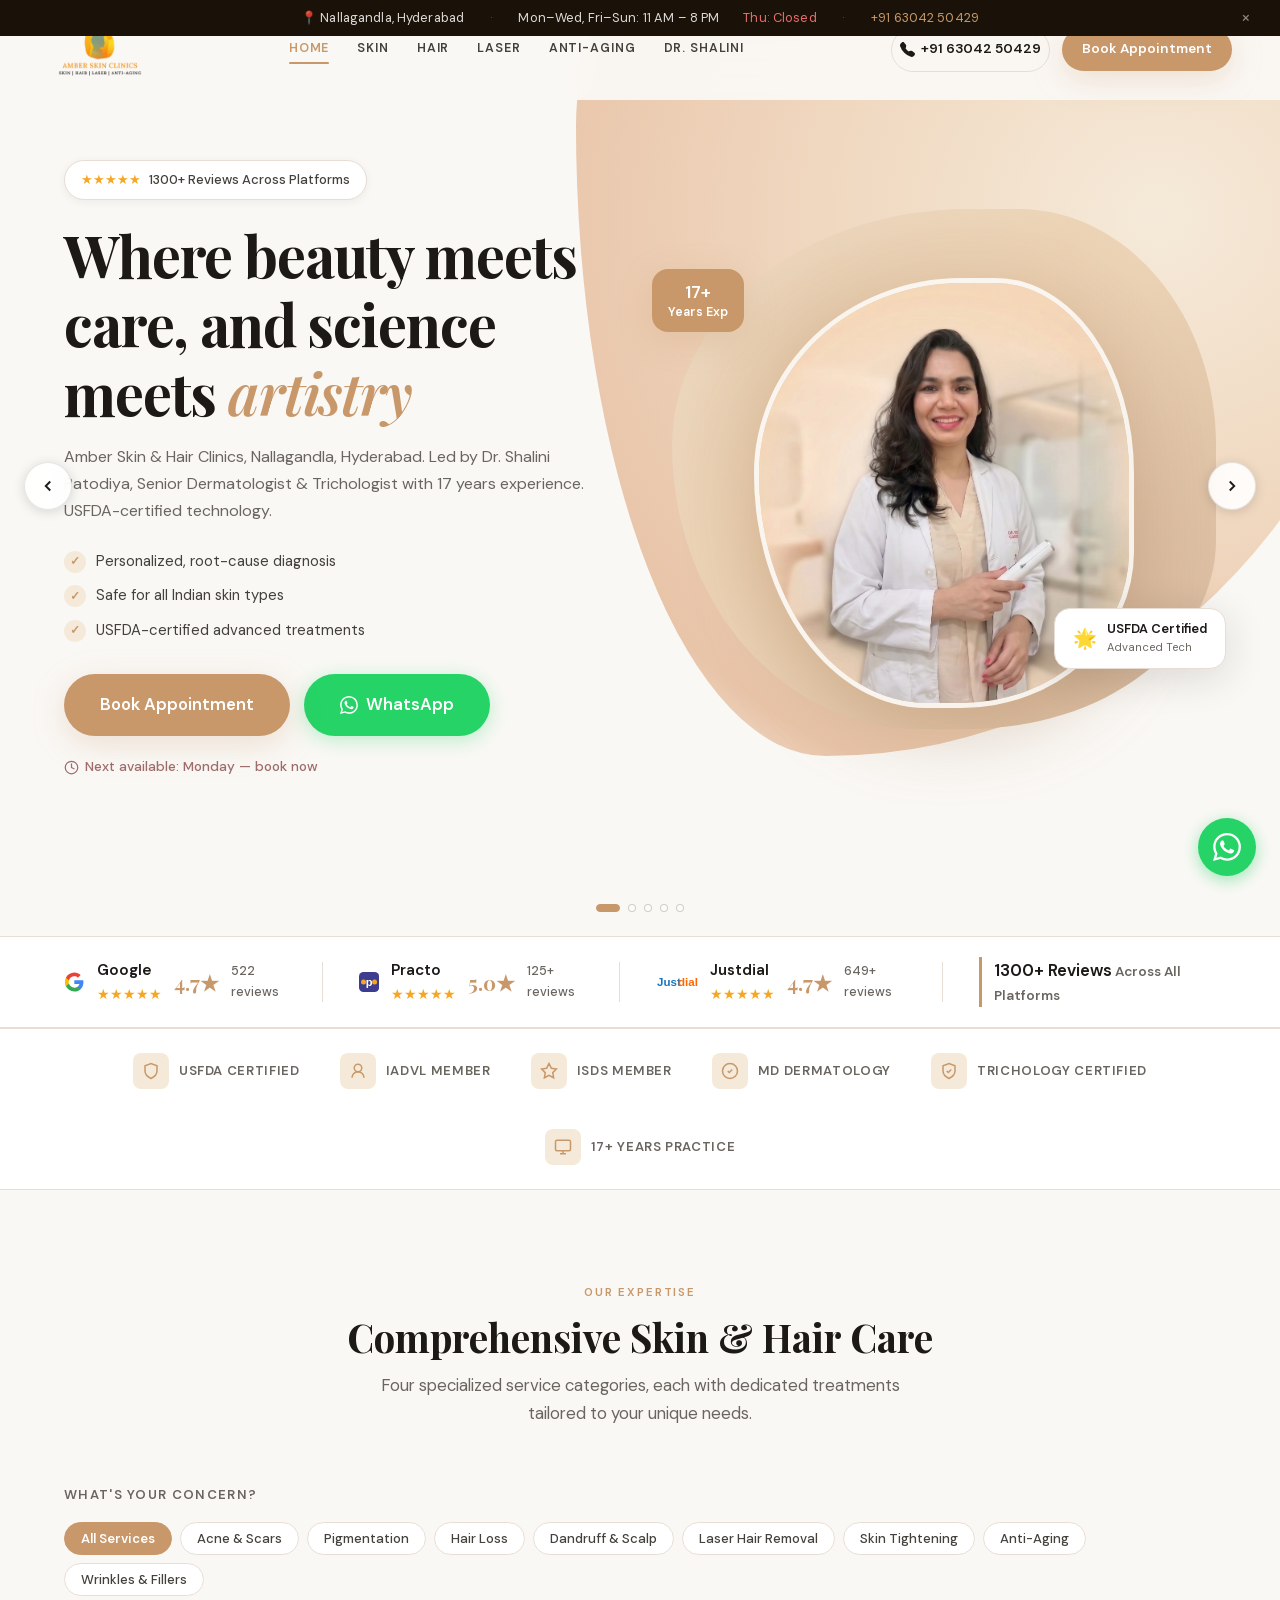
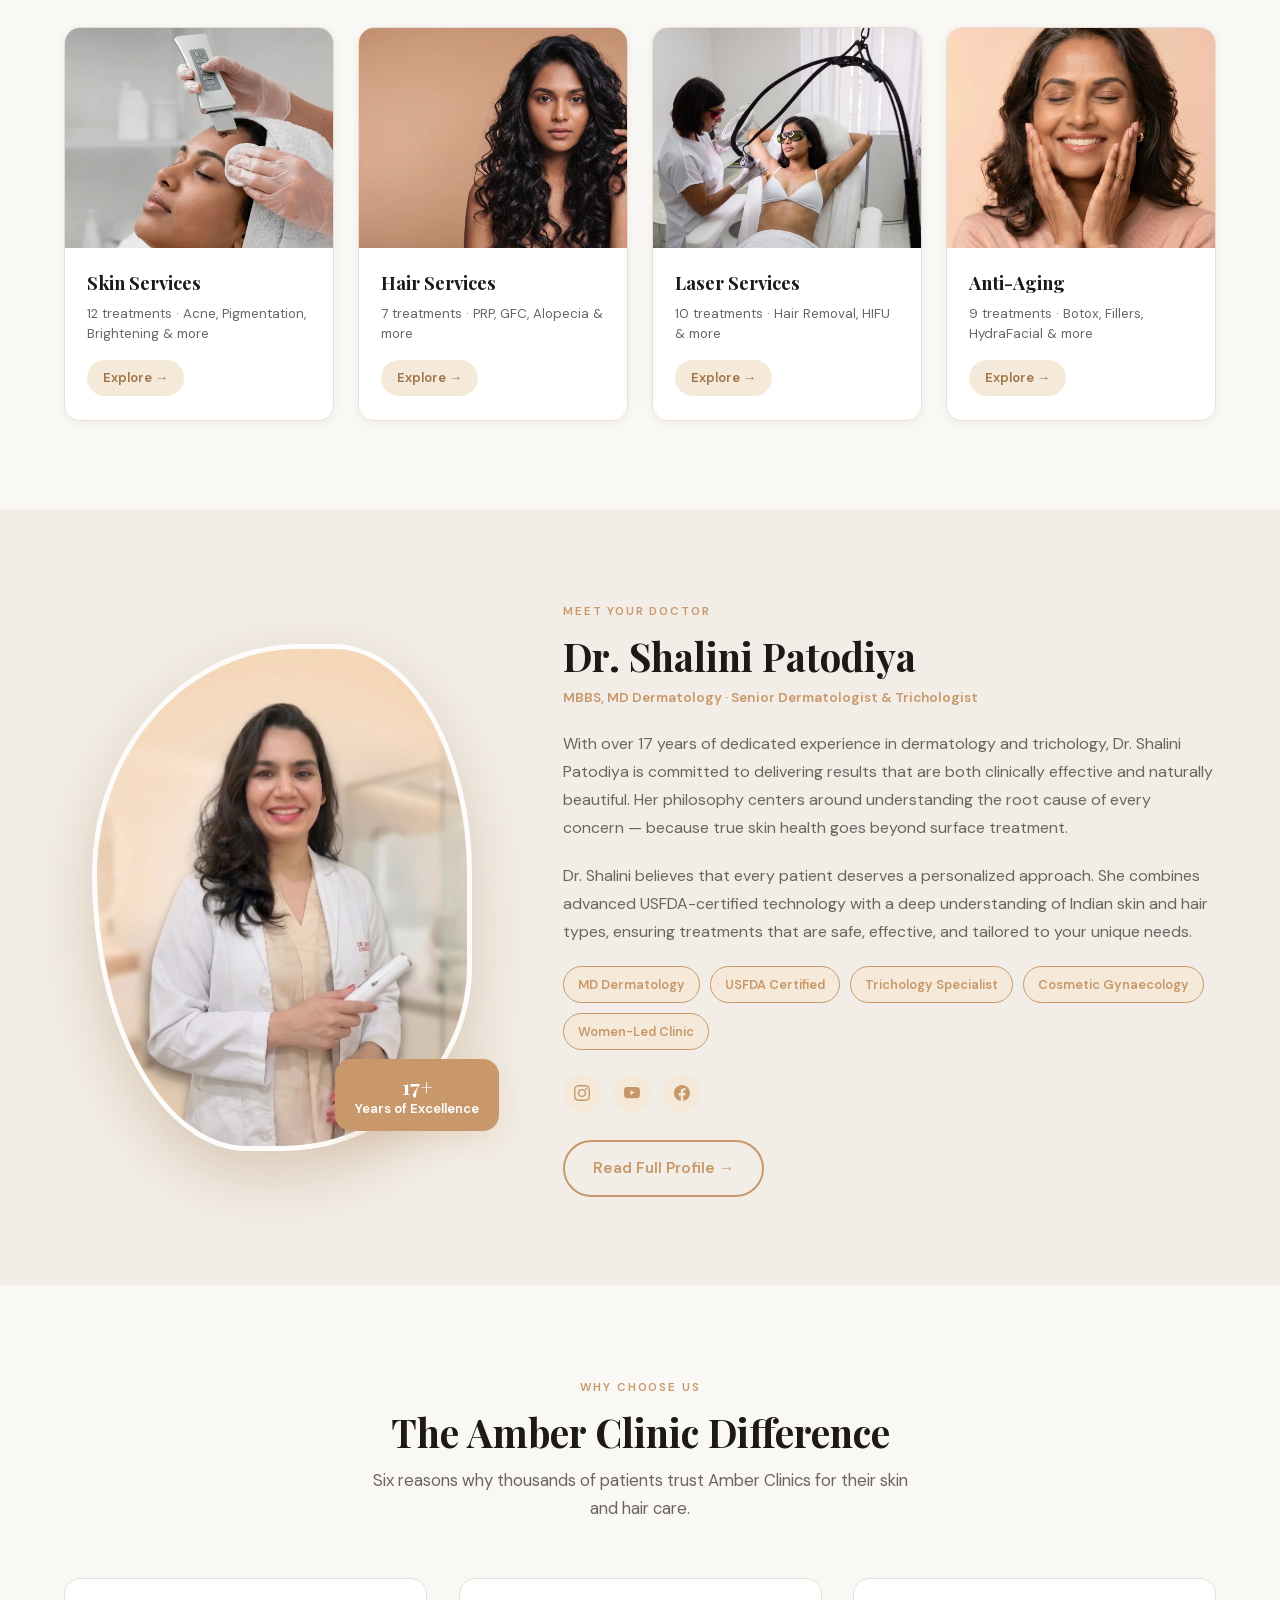
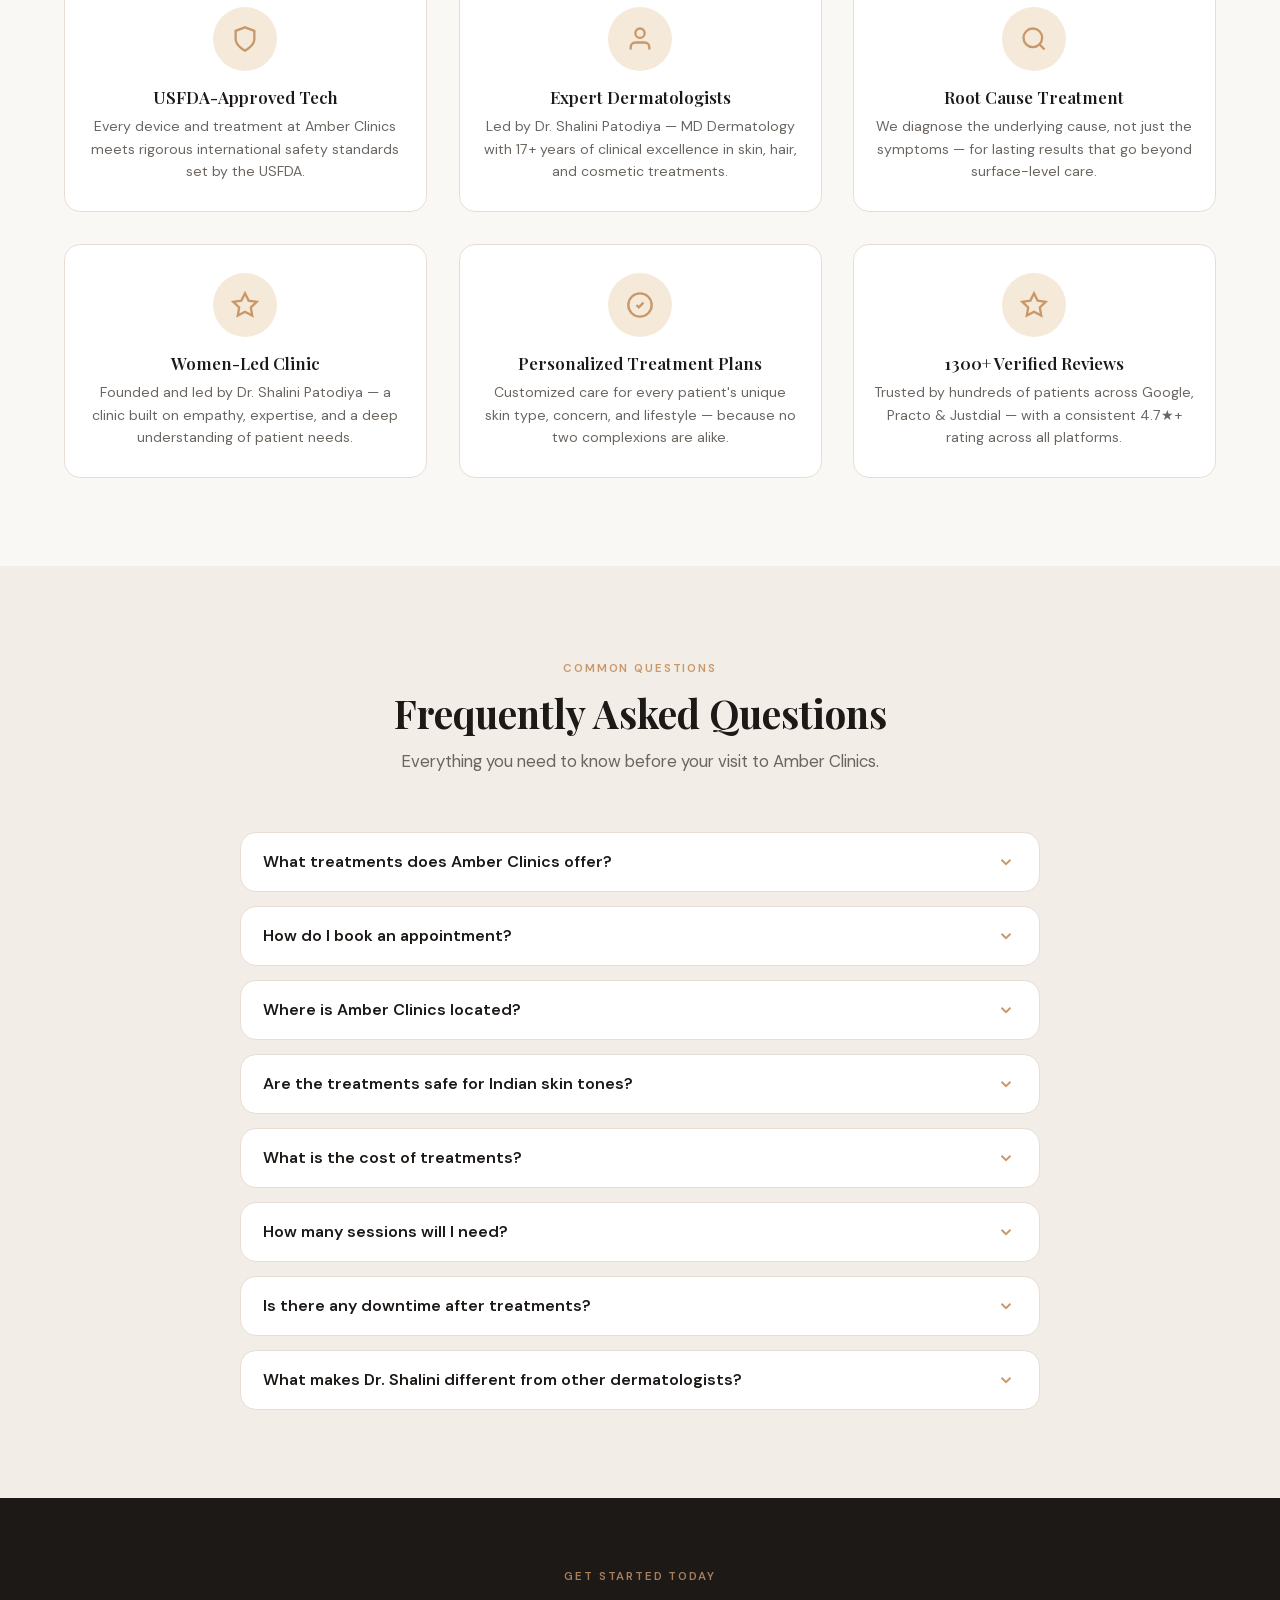
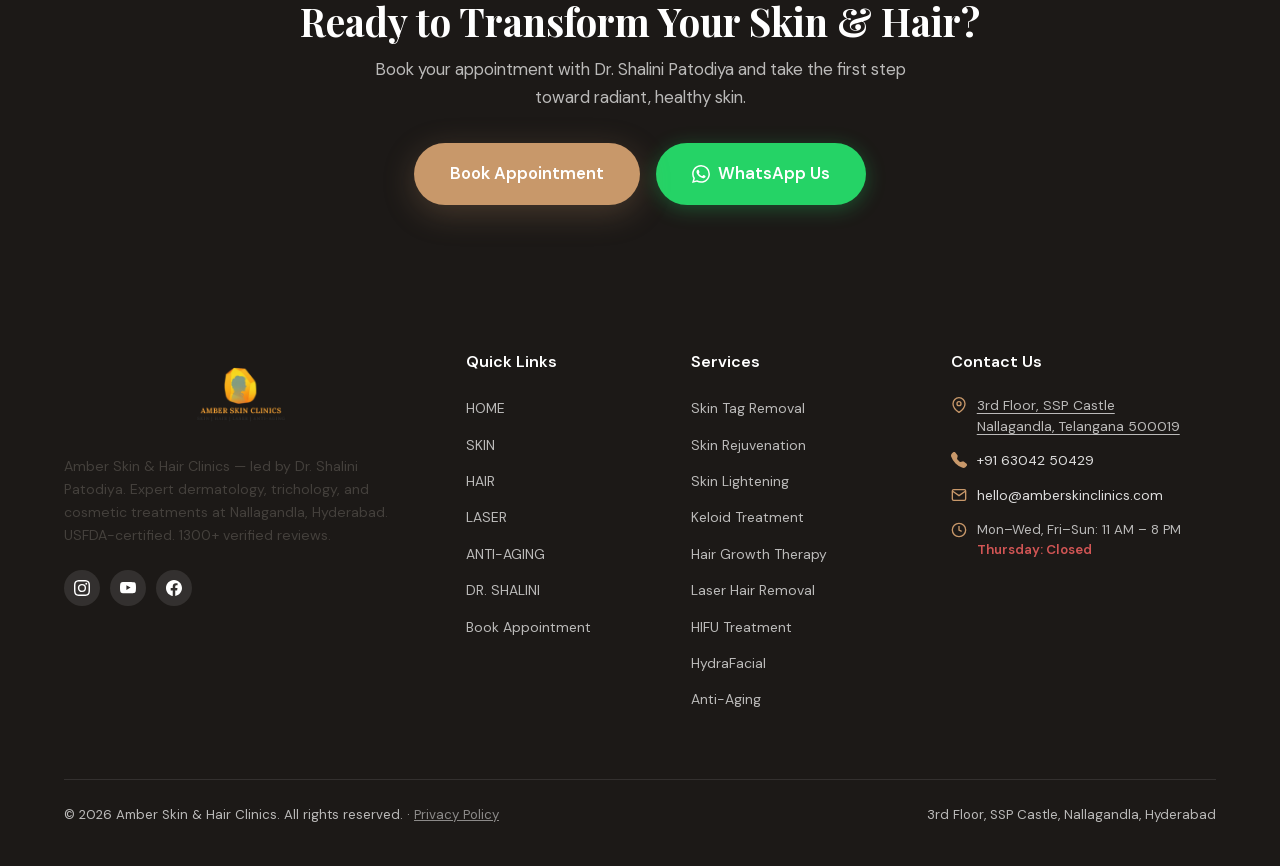
==== commit 393a2485: "perf: self-hosted fonts, WebP patient images, minified CSS, mobile hero compression - Self-host Goog" ====
--- a/index.html
+++ b/index.html
@@ -17,13 +17,13 @@
   <meta name="twitter:card" content="summary_large_image">
   <meta name="twitter:title" content="Amber Clinics — Best Skin & Hair Clinic in Hyderabad">
   <meta name="twitter:image" content="images/Shalini Image.webp">
-  <link rel="canonical" href="https://amberskinclinics.com/">
-  <link rel="preconnect" href="https://fonts.googleapis.com">
-  <link rel="preconnect" href="https://fonts.gstatic.com" crossorigin>
-  <link href="https://fonts.googleapis.com/css2?family=Playfair+Display:ital,wght@0,400;0,600;0,700;0,800;1,400;1,600&family=DM+Sans:ital,opsz,wght@0,9..40,300;0,9..40,400;0,9..40,500;0,9..40,600;1,9..40,300&display=swap" rel="stylesheet">
-  <link rel="preload" as="image" href="images/Shalini Image.webp">
-  <link rel="stylesheet" href="style.css">
-  <link rel="stylesheet" href="premium.css">
+  <link rel="canonical" href="https://amberskinclinics.com/"><noscript></noscript>
+  <link rel="preload" as="image" href="images/Shalini Image.webp" fetchpriority="high">
+  <link rel="preload" href="fonts/rP2Hp2ywxg089UriCZOIHTWEBlw.woff2" as="font" type="font/woff2" crossorigin>
+  <link rel="preload" href="fonts/nuFiD-vYSZviVYUb_rj3ij__anPXDTzYgEM86xQ.woff2" as="font" type="font/woff2" crossorigin>
+  <link rel="stylesheet" href="style.min.css">
+  <link rel="stylesheet" href="premium.min.css" media="print" onload="this.media='all'">
+  <noscript><link rel="stylesheet" href="premium.min.css"></noscript>
   <script type="application/ld+json">
   {
     "@context": "https://schema.org",
@@ -99,7 +99,7 @@
 <nav id="navbar">
   <div class="container nav-inner">
     <a href="index.html" class="nav-logo">
-      <picture><source srcset="images/clinic-logo.webp" type="image/webp"><img src="images/clinic-logo.png" alt="Amber Skin Clinics" onerror="this.style.display='none'; this.nextElementSibling.style.display='flex'" loading="lazy"></picture>
+      <picture><source srcset="images/clinic-logo.webp" type="image/webp"><img src="images/clinic-logo.png" alt="Amber Skin Clinics" width="120" height="40" onerror="this.style.display='none'; this.nextElementSibling.style.display='flex'" loading="eager"></picture>
       <div class="nav-logo-text" style="display:none">
         <div class="nav-logo-name">Amber<span>.</span></div>
         <div class="nav-logo-sub">Skin & Hair Clinics</div>
@@ -173,7 +173,7 @@
         <div class="hero-visual-bg"></div>
         <div class="hero-badge-2"><strong>17+</strong> Years Exp</div>
         <div class="hero-img-wrap">
-          <picture><source srcset="images/Shalini Image.webp" type="image/webp"><img src="images/Shalini Image.webp" alt="Dr. Shalini Patodiya — Senior Dermatologist" loading="eager"></picture>
+          <picture><source srcset="images/Shalini Image.webp" type="image/webp"><img src="images/Shalini Image.webp" alt="Dr. Shalini Patodiya — Senior Dermatologist" width="480" height="580" loading="eager" fetchpriority="high"></picture>
         </div>
         <div class="hero-badge">
           <div style="font-size:1.2rem;" role="img" aria-label="star">🌟</div>
--- a/style.min.css
+++ b/style.min.css
@@ -0,0 +1 @@
+@font-face{font-family:'DM Sans';font-style:italic;font-weight:300;font-display:swap;src:url(fonts/rP2Wp2ywxg089UriCZaSExdy3sGt9zz86D3wyKK58UfivUw4aw.woff2) format('woff2');unicode-range:U+0100-02BA,U+02BD-02C5,U+02C7-02CC,U+02CE-02D7,U+02DD-02FF,U+0304,U+0308,U+0329,U+1D00-1DBF,U+1E00-1E9F,U+1EF2-1EFF,U+2020,U+20A0-20AB,U+20AD-20C0,U+2113,U+2C60-2C7F,U+A720-A7FF}@font-face{font-family:'DM Sans';font-style:italic;font-weight:300;font-display:swap;src:url(fonts/rP2Wp2ywxg089UriCZaSExdy3sGt9zz86D3wyKy58UfivUw.woff2) format('woff2');unicode-range:U+0000-00FF,U+0131,U+0152-0153,U+02BB-02BC,U+02C6,U+02DA,U+02DC,U+0304,U+0308,U+0329,U+2000-206F,U+20AC,U+2122,U+2191,U+2193,U+2212,U+2215,U+FEFF,U+FFFD}@font-face{font-family:'DM Sans';font-style:normal;font-weight:300;font-display:swap;src:url(fonts/rP2Hp2ywxg089UriCZ2IHTWEBlwu8Q.woff2) format('woff2');unicode-range:U+0100-02BA,U+02BD-02C5,U+02C7-02CC,U+02CE-02D7,U+02DD-02FF,U+0304,U+0308,U+0329,U+1D00-1DBF,U+1E00-1E9F,U+1EF2-1EFF,U+2020,U+20A0-20AB,U+20AD-20C0,U+2113,U+2C60-2C7F,U+A720-A7FF}@font-face{font-family:'DM Sans';font-style:normal;font-weight:300;font-display:swap;src:url(fonts/rP2Hp2ywxg089UriCZOIHTWEBlw.woff2) format('woff2');unicode-range:U+0000-00FF,U+0131,U+0152-0153,U+02BB-02BC,U+02C6,U+02DA,U+02DC,U+0304,U+0308,U+0329,U+2000-206F,U+20AC,U+2122,U+2191,U+2193,U+2212,U+2215,U+FEFF,U+FFFD}@font-face{font-family:'DM Sans';font-style:normal;font-weight:400;font-display:swap;src:url(fonts/rP2Hp2ywxg089UriCZ2IHTWEBlwu8Q.woff2) format('woff2');unicode-range:U+0100-02BA,U+02BD-02C5,U+02C7-02CC,U+02CE-02D7,U+02DD-02FF,U+0304,U+0308,U+0329,U+1D00-1DBF,U+1E00-1E9F,U+1EF2-1EFF,U+2020,U+20A0-20AB,U+20AD-20C0,U+2113,U+2C60-2C7F,U+A720-A7FF}@font-face{font-family:'DM Sans';font-style:normal;font-weight:400;font-display:swap;src:url(fonts/rP2Hp2ywxg089UriCZOIHTWEBlw.woff2) format('woff2');unicode-range:U+0000-00FF,U+0131,U+0152-0153,U+02BB-02BC,U+02C6,U+02DA,U+02DC,U+0304,U+0308,U+0329,U+2000-206F,U+20AC,U+2122,U+2191,U+2193,U+2212,U+2215,U+FEFF,U+FFFD}@font-face{font-family:'DM Sans';font-style:normal;font-weight:500;font-display:swap;src:url(fonts/rP2Hp2ywxg089UriCZ2IHTWEBlwu8Q.woff2) format('woff2');unicode-range:U+0100-02BA,U+02BD-02C5,U+02C7-02CC,U+02CE-02D7,U+02DD-02FF,U+0304,U+0308,U+0329,U+1D00-1DBF,U+1E00-1E9F,U+1EF2-1EFF,U+2020,U+20A0-20AB,U+20AD-20C0,U+2113,U+2C60-2C7F,U+A720-A7FF}@font-face{font-family:'DM Sans';font-style:normal;font-weight:500;font-display:swap;src:url(fonts/rP2Hp2ywxg089UriCZOIHTWEBlw.woff2) format('woff2');unicode-range:U+0000-00FF,U+0131,U+0152-0153,U+02BB-02BC,U+02C6,U+02DA,U+02DC,U+0304,U+0308,U+0329,U+2000-206F,U+20AC,U+2122,U+2191,U+2193,U+2212,U+2215,U+FEFF,U+FFFD}@font-face{font-family:'DM Sans';font-style:normal;font-weight:600;font-display:swap;src:url(fonts/rP2Hp2ywxg089UriCZ2IHTWEBlwu8Q.woff2) format('woff2');unicode-range:U+0100-02BA,U+02BD-02C5,U+02C7-02CC,U+02CE-02D7,U+02DD-02FF,U+0304,U+0308,U+0329,U+1D00-1DBF,U+1E00-1E9F,U+1EF2-1EFF,U+2020,U+20A0-20AB,U+20AD-20C0,U+2113,U+2C60-2C7F,U+A720-A7FF}@font-face{font-family:'DM Sans';font-style:normal;font-weight:600;font-display:swap;src:url(fonts/rP2Hp2ywxg089UriCZOIHTWEBlw.woff2) format('woff2');unicode-range:U+0000-00FF,U+0131,U+0152-0153,U+02BB-02BC,U+02C6,U+02DA,U+02DC,U+0304,U+0308,U+0329,U+2000-206F,U+20AC,U+2122,U+2191,U+2193,U+2212,U+2215,U+FEFF,U+FFFD}@font-face{font-family:'Playfair Display';font-style:italic;font-weight:400;font-display:swap;src:url(fonts/nuFkD-vYSZviVYUb_rj3ij__anPXDTnohkk7yRZrPJ-M.woff2) format('woff2');unicode-range:U+0301,U+0400-045F,U+0490-0491,U+04B0-04B1,U+2116}@font-face{font-family:'Playfair Display';font-style:italic;font-weight:400;font-display:swap;src:url(fonts/nuFkD-vYSZviVYUb_rj3ij__anPXDTnojUk7yRZrPJ-M.woff2) format('woff2');unicode-range:U+0102-0103,U+0110-0111,U+0128-0129,U+0168-0169,U+01A0-01A1,U+01AF-01B0,U+0300-0301,U+0303-0304,U+0308-0309,U+0323,U+0329,U+1EA0-1EF9,U+20AB}@font-face{font-family:'Playfair Display';font-style:italic;font-weight:400;font-display:swap;src:url(fonts/nuFkD-vYSZviVYUb_rj3ij__anPXDTnojEk7yRZrPJ-M.woff2) format('woff2');unicode-range:U+0100-02BA,U+02BD-02C5,U+02C7-02CC,U+02CE-02D7,U+02DD-02FF,U+0304,U+0308,U+0329,U+1D00-1DBF,U+1E00-1E9F,U+1EF2-1EFF,U+2020,U+20A0-20AB,U+20AD-20C0,U+2113,U+2C60-2C7F,U+A720-A7FF}@font-face{font-family:'Playfair Display';font-style:italic;font-weight:400;font-display:swap;src:url(fonts/nuFkD-vYSZviVYUb_rj3ij__anPXDTnogkk7yRZrPA.woff2) format('woff2');unicode-range:U+0000-00FF,U+0131,U+0152-0153,U+02BB-02BC,U+02C6,U+02DA,U+02DC,U+0304,U+0308,U+0329,U+2000-206F,U+20AC,U+2122,U+2191,U+2193,U+2212,U+2215,U+FEFF,U+FFFD}@font-face{font-family:'Playfair Display';font-style:italic;font-weight:600;font-display:swap;src:url(fonts/nuFkD-vYSZviVYUb_rj3ij__anPXDTnohkk7yRZrPJ-M.woff2) format('woff2');unicode-range:U+0301,U+0400-045F,U+0490-0491,U+04B0-04B1,U+2116}@font-face{font-family:'Playfair Display';font-style:italic;font-weight:600;font-display:swap;src:url(fonts/nuFkD-vYSZviVYUb_rj3ij__anPXDTnojUk7yRZrPJ-M.woff2) format('woff2');unicode-range:U+0102-0103,U+0110-0111,U+0128-0129,U+0168-0169,U+01A0-01A1,U+01AF-01B0,U+0300-0301,U+0303-0304,U+0308-0309,U+0323,U+0329,U+1EA0-1EF9,U+20AB}@font-face{font-family:'Playfair Display';font-style:italic;font-weight:600;font-display:swap;src:url(fonts/nuFkD-vYSZviVYUb_rj3ij__anPXDTnojEk7yRZrPJ-M.woff2) format('woff2');unicode-range:U+0100-02BA,U+02BD-02C5,U+02C7-02CC,U+02CE-02D7,U+02DD-02FF,U+0304,U+0308,U+0329,U+1D00-1DBF,U+1E00-1E9F,U+1EF2-1EFF,U+2020,U+20A0-20AB,U+20AD-20C0,U+2113,U+2C60-2C7F,U+A720-A7FF}@font-face{font-family:'Playfair Display';font-style:italic;font-weight:600;font-display:swap;src:url(fonts/nuFkD-vYSZviVYUb_rj3ij__anPXDTnogkk7yRZrPA.woff2) format('woff2');unicode-range:U+0000-00FF,U+0131,U+0152-0153,U+02BB-02BC,U+02C6,U+02DA,U+02DC,U+0304,U+0308,U+0329,U+2000-206F,U+20AC,U+2122,U+2191,U+2193,U+2212,U+2215,U+FEFF,U+FFFD}@font-face{font-family:'Playfair Display';font-style:normal;font-weight:400;font-display:swap;src:url(fonts/nuFiD-vYSZviVYUb_rj3ij__anPXDTjYgEM86xRbPQ.woff2) format('woff2');unicode-range:U+0301,U+0400-045F,U+0490-0491,U+04B0-04B1,U+2116}@font-face{font-family:'Playfair Display';font-style:normal;font-weight:400;font-display:swap;src:url(fonts/nuFiD-vYSZviVYUb_rj3ij__anPXDTPYgEM86xRbPQ.woff2) format('woff2');unicode-range:U+0102-0103,U+0110-0111,U+0128-0129,U+0168-0169,U+01A0-01A1,U+01AF-01B0,U+0300-0301,U+0303-0304,U+0308-0309,U+0323,U+0329,U+1EA0-1EF9,U+20AB}@font-face{font-family:'Playfair Display';font-style:normal;font-weight:400;font-display:swap;src:url(fonts/nuFiD-vYSZviVYUb_rj3ij__anPXDTLYgEM86xRbPQ.woff2) format('woff2');unicode-range:U+0100-02BA,U+02BD-02C5,U+02C7-02CC,U+02CE-02D7,U+02DD-02FF,U+0304,U+0308,U+0329,U+1D00-1DBF,U+1E00-1E9F,U+1EF2-1EFF,U+2020,U+20A0-20AB,U+20AD-20C0,U+2113,U+2C60-2C7F,U+A720-A7FF}@font-face{font-family:'Playfair Display';font-style:normal;font-weight:400;font-display:swap;src:url(fonts/nuFiD-vYSZviVYUb_rj3ij__anPXDTzYgEM86xQ.woff2) format('woff2');unicode-range:U+0000-00FF,U+0131,U+0152-0153,U+02BB-02BC,U+02C6,U+02DA,U+02DC,U+0304,U+0308,U+0329,U+2000-206F,U+20AC,U+2122,U+2191,U+2193,U+2212,U+2215,U+FEFF,U+FFFD}@font-face{font-family:'Playfair Display';font-style:normal;font-weight:600;font-display:swap;src:url(fonts/nuFiD-vYSZviVYUb_rj3ij__anPXDTjYgEM86xRbPQ.woff2) format('woff2');unicode-range:U+0301,U+0400-045F,U+0490-0491,U+04B0-04B1,U+2116}@font-face{font-family:'Playfair Display';font-style:normal;font-weight:600;font-display:swap;src:url(fonts/nuFiD-vYSZviVYUb_rj3ij__anPXDTPYgEM86xRbPQ.woff2) format('woff2');unicode-range:U+0102-0103,U+0110-0111,U+0128-0129,U+0168-0169,U+01A0-01A1,U+01AF-01B0,U+0300-0301,U+0303-0304,U+0308-0309,U+0323,U+0329,U+1EA0-1EF9,U+20AB}@font-face{font-family:'Playfair Display';font-style:normal;font-weight:600;font-display:swap;src:url(fonts/nuFiD-vYSZviVYUb_rj3ij__anPXDTLYgEM86xRbPQ.woff2) format('woff2');unicode-range:U+0100-02BA,U+02BD-02C5,U+02C7-02CC,U+02CE-02D7,U+02DD-02FF,U+0304,U+0308,U+0329,U+1D00-1DBF,U+1E00-1E9F,U+1EF2-1EFF,U+2020,U+20A0-20AB,U+20AD-20C0,U+2113,U+2C60-2C7F,U+A720-A7FF}@font-face{font-family:'Playfair Display';font-style:normal;font-weight:600;font-display:swap;src:url(fonts/nuFiD-vYSZviVYUb_rj3ij__anPXDTzYgEM86xQ.woff2) format('woff2');unicode-range:U+0000-00FF,U+0131,U+0152-0153,U+02BB-02BC,U+02C6,U+02DA,U+02DC,U+0304,U+0308,U+0329,U+2000-206F,U+20AC,U+2122,U+2191,U+2193,U+2212,U+2215,U+FEFF,U+FFFD}@font-face{font-family:'Playfair Display';font-style:normal;font-weight:700;font-display:swap;src:url(fonts/nuFiD-vYSZviVYUb_rj3ij__anPXDTjYgEM86xRbPQ.woff2) format('woff2');unicode-range:U+0301,U+0400-045F,U+0490-0491,U+04B0-04B1,U+2116}@font-face{font-family:'Playfair Display';font-style:normal;font-weight:700;font-display:swap;src:url(fonts/nuFiD-vYSZviVYUb_rj3ij__anPXDTPYgEM86xRbPQ.woff2) format('woff2');unicode-range:U+0102-0103,U+0110-0111,U+0128-0129,U+0168-0169,U+01A0-01A1,U+01AF-01B0,U+0300-0301,U+0303-0304,U+0308-0309,U+0323,U+0329,U+1EA0-1EF9,U+20AB}@font-face{font-family:'Playfair Display';font-style:normal;font-weight:700;font-display:swap;src:url(fonts/nuFiD-vYSZviVYUb_rj3ij__anPXDTLYgEM86xRbPQ.woff2) format('woff2');unicode-range:U+0100-02BA,U+02BD-02C5,U+02C7-02CC,U+02CE-02D7,U+02DD-02FF,U+0304,U+0308,U+0329,U+1D00-1DBF,U+1E00-1E9F,U+1EF2-1EFF,U+2020,U+20A0-20AB,U+20AD-20C0,U+2113,U+2C60-2C7F,U+A720-A7FF}@font-face{font-family:'Playfair Display';font-style:normal;font-weight:700;font-display:swap;src:url(fonts/nuFiD-vYSZviVYUb_rj3ij__anPXDTzYgEM86xQ.woff2) format('woff2');unicode-range:U+0000-00FF,U+0131,U+0152-0153,U+02BB-02BC,U+02C6,U+02DA,U+02DC,U+0304,U+0308,U+0329,U+2000-206F,U+20AC,U+2122,U+2191,U+2193,U+2212,U+2215,U+FEFF,U+FFFD}@font-face{font-family:'Playfair Display';font-style:normal;font-weight:800;font-display:swap;src:url(fonts/nuFiD-vYSZviVYUb_rj3ij__anPXDTjYgEM86xRbPQ.woff2) format('woff2');unicode-range:U+0301,U+0400-045F,U+0490-0491,U+04B0-04B1,U+2116}@font-face{font-family:'Playfair Display';font-style:normal;font-weight:800;font-display:swap;src:url(fonts/nuFiD-vYSZviVYUb_rj3ij__anPXDTPYgEM86xRbPQ.woff2) format('woff2');unicode-range:U+0102-0103,U+0110-0111,U+0128-0129,U+0168-0169,U+01A0-01A1,U+01AF-01B0,U+0300-0301,U+0303-0304,U+0308-0309,U+0323,U+0329,U+1EA0-1EF9,U+20AB}@font-face{font-family:'Playfair Display';font-style:normal;font-weight:800;font-display:swap;src:url(fonts/nuFiD-vYSZviVYUb_rj3ij__anPXDTLYgEM86xRbPQ.woff2) format('woff2');unicode-range:U+0100-02BA,U+02BD-02C5,U+02C7-02CC,U+02CE-02D7,U+02DD-02FF,U+0304,U+0308,U+0329,U+1D00-1DBF,U+1E00-1E9F,U+1EF2-1EFF,U+2020,U+20A0-20AB,U+20AD-20C0,U+2113,U+2C60-2C7F,U+A720-A7FF}@font-face{font-family:'Playfair Display';font-style:normal;font-weight:800;font-display:swap;src:url(fonts/nuFiD-vYSZviVYUb_rj3ij__anPXDTzYgEM86xQ.woff2) format('woff2');unicode-range:U+0000-00FF,U+0131,U+0152-0153,U+02BB-02BC,U+02C6,U+02DA,U+02DC,U+0304,U+0308,U+0329,U+2000-206F,U+20AC,U+2122,U+2191,U+2193,U+2212,U+2215,U+FEFF,U+FFFD}:root{--amber-primary:#C8986A;--amber-deep:#A0754A;--amber-light:#F5EAD9;--amber-glow:rgba(200,152,106,0.15);--cream:#FAF8F5;--cream-dark:#F2EDE6;--rose-accent:#9E6B6B;--rose-light:#F0E0E0;--charcoal:#1C1917;--charcoal-mid:#292524;--body-text:#44403C;--muted:#78716C;--muted-light:#A8A29E;--success:#4CAF7D;--whatsapp:#25D366;--border:#E8DDD4;--border-dark:#D4C4B4;--white:#FFFFFF;--shadow-sm:0 2px 8px rgba(28,25,23,0.06);--shadow-md:0 4px 20px rgba(28,25,23,0.10);--shadow-lg:0 8px 40px rgba(28,25,23,0.14);--shadow-amber:0 8px 32px rgba(200,152,106,0.25);--radius-sm:8px;--radius-md:16px;--radius-lg:24px;--radius-full:9999px;--nav-h:100px;--transition:0.28s cubic-bezier(0.4,0,0.2,1);--font-heading:'Playfair Display',Georgia,serif}*,::after,::before{box-sizing:border-box;margin:0;padding:0}html{scroll-behavior:smooth;font-size:16px}body{font-family:'DM Sans',-apple-system,sans-serif;background:var(--cream);color:var(--body-text);line-height:1.65;overflow-x:hidden}img{max-width:100%;display:block}a{text-decoration:none;color:inherit}button{cursor:pointer;border:none;background:0 0;font-family:inherit}ul{list-style:none}.playfair{font-family:'Playfair Display',Georgia,serif}h1,h2,h3{font-family:'Playfair Display',Georgia,serif;color:var(--charcoal);line-height:1.2}h1{font-size:clamp(2.2rem, 4.5vw, 3.6rem);font-weight:700}h2{font-size:clamp(1.8rem, 3vw, 2.6rem);font-weight:700}h3{font-size:clamp(1.05rem, 2vw, 1.3rem);font-weight:600}p{color:var(--body-text)}.section-label{font-family:'DM Sans',sans-serif;font-size:.72rem;font-weight:600;letter-spacing:.16em;text-transform:uppercase;color:var(--amber-primary);display:inline-block;margin-bottom:12px}.btn{display:inline-flex;align-items:center;gap:8px;padding:14px 28px;border-radius:var(--radius-full);font-family:'DM Sans',sans-serif;font-size:.95rem;font-weight:600;transition:all var(--transition);white-space:nowrap;cursor:pointer}.btn-primary{background:var(--amber-primary);color:var(--white);box-shadow:var(--shadow-amber)}.btn-primary:hover{background:var(--amber-deep);transform:translateY(-2px);box-shadow:0 12px 40px rgba(200,152,106,.35)}.btn-primary:active{transform:scale(.97)}.btn-secondary{background:0 0;color:var(--amber-primary);border:2px solid var(--amber-primary)}.btn-secondary:hover{background:var(--amber-light);transform:translateY(-2px)}.btn-whatsapp{background:var(--whatsapp);color:var(--white);box-shadow:0 4px 20px rgba(37,211,102,.3)}.btn-whatsapp:hover{background:#1fba5a;transform:translateY(-2px)}.btn-email{background:var(--charcoal);color:var(--white);box-shadow:var(--shadow-md)}.btn-email:hover{background:#333;transform:translateY(-2px)}.btn-lg{padding:17px 36px;font-size:1.05rem}.btn-sm{padding:10px 20px;font-size:.85rem}.container{width:100%;max-width:1200px;margin:0 auto;padding:0 24px}.section{padding:88px 0}.section-sm{padding:56px 0}.section-header{text-align:center;margin-bottom:56px}.section-header p{font-size:1.05rem;color:var(--muted);margin-top:12px;max-width:560px;margin-left:auto;margin-right:auto}.fade-up{opacity:0;transform:translateY(32px);transition:opacity .6s ease,transform .6s ease}.fade-up.visible{opacity:1;transform:translateY(0)}.fade-up-delay-1{transition-delay:0.1s}.fade-up-delay-2{transition-delay:0.2s}.fade-up-delay-3{transition-delay:0.3s}.fade-up-delay-4{transition-delay:0.4s}.fade-up-delay-5{transition-delay:0.5s}@media (prefers-reduced-motion:reduce){.fade-up{opacity:1;transform:none;transition:none}}#navbar{position:fixed;top:0;left:0;right:0;height:var(--nav-h);background:rgba(250,248,245,.95);backdrop-filter:blur(16px);-webkit-backdrop-filter:blur(16px);border-bottom:1px solid transparent;z-index:1000;transition:border-color var(--transition),box-shadow var(--transition)}#navbar .container{max-width:1440px;padding:0 48px}#navbar.scrolled{border-color:var(--border);box-shadow:var(--shadow-sm)}.nav-inner{display:flex;align-items:center;justify-content:space-between;height:100%}.nav-logo{display:flex;align-items:center;gap:10px}.nav-logo img{height:52px;width:auto;object-fit:contain}.nav-logo-text{display:flex;flex-direction:column;gap:1px}.nav-logo-name{font-family:'Playfair Display',serif;font-size:1.2rem;font-weight:700;color:var(--charcoal);line-height:1}.nav-logo-name span{color:var(--amber-primary)}.nav-logo-sub{font-size:.6rem;letter-spacing:.12em;text-transform:uppercase;color:var(--muted);font-weight:500}.nav-links{display:flex;align-items:center;gap:28px;list-style:none;margin:0;padding:0}.nav-links a{font-size:.78rem;font-weight:600;letter-spacing:.07em;color:var(--body-text);transition:color var(--transition);position:relative;padding-bottom:3px}.nav-links a::after{content:'';position:absolute;bottom:-3px;left:0;width:0;height:2px;background:var(--amber-primary);border-radius:2px;transition:width var(--transition)}.nav-links a:hover{color:var(--amber-primary)}.nav-links a.active::after,.nav-links a:hover::after{width:100%}.nav-links a.active{color:var(--amber-primary)}.nav-right{display:flex;align-items:center;gap:12px}.nav-phone{font-size:.85rem;font-weight:600;color:var(--charcoal);display:flex;align-items:center;gap:6px;border:1.5px solid var(--border);border-radius:50px;padding:6px 14px;transition:border-color var(--transition),color var(--transition)}.nav-phone:hover{color:var(--amber-primary);border-color:var(--amber-primary)}.hamburger{display:none;flex-direction:column;gap:5px;padding:6px;cursor:pointer}.hamburger span{display:block;width:24px;height:2px;background:var(--charcoal);border-radius:2px;transition:all var(--transition)}.hamburger.open span:first-child{transform:rotate(45deg) translate(5px,5px)}.hamburger.open span:nth-child(2){opacity:0}.hamburger.open span:nth-child(3){transform:rotate(-45deg) translate(5px,-5px)}.mobile-menu{display:none;position:fixed;top:var(--nav-h);left:0;right:0;background:var(--cream);border-bottom:1px solid var(--border);padding:24px;z-index:999;box-shadow:var(--shadow-md);max-height:calc(100vh - var(--nav-h));overflow-y:auto}.mobile-menu.open{display:block}.mobile-menu a{display:block;padding:14px 0;font-size:1rem;font-weight:500;color:var(--body-text);border-bottom:1px solid var(--border)}.mobile-menu a:last-child{border-bottom:none}.mobile-menu .btn{width:100%;justify-content:center;margin-top:16px}#hero{position:relative;height:100vh;min-height:640px;overflow:hidden}.hero-slide{position:absolute;inset:0;opacity:0;transition:opacity .8s ease;pointer-events:none;display:flex;align-items:center}.hero-slide.active{opacity:1;pointer-events:all}.hero-slide-1{background:var(--cream);align-items:flex-start}.hero-slide-1-decor{position:absolute;top:-20%;right:-10%;width:65vw;height:100vh;background:radial-gradient(ellipse at 70% 40%,#f5ead9 0,#f0d8c0 40%,#e8c4a8 80%,transparent 100%);border-radius:30% 70% 70% 30%/30% 30% 70% 70%;z-index:0;pointer-events:none}.hero-inner{display:grid;grid-template-columns:1fr 1fr;gap:64px;align-items:center;position:relative;z-index:1;padding-top:calc(var(--nav-h) + 24px);padding-bottom:64px;width:100%}.hero-visual{position:relative;display:flex;align-items:center;justify-content:center;height:520px}.hero-visual-bg{position:absolute;inset:0;background:radial-gradient(ellipse at 30% 30%,rgba(200,152,106,.3) 0,transparent 60%),radial-gradient(ellipse at 70% 70%,rgba(158,107,107,.2) 0,transparent 60%),linear-gradient(135deg,#f5ead9 0,#edd5b8 40%,#e0c4a4 100%);border-radius:60% 40% 50% 50%/50% 50% 40% 60%}.hero-urgency{margin-top:20px;font-size:.85rem;color:var(--rose-accent);font-weight:500;display:flex;align-items:center;gap:6px}.hero-proof-bar{display:inline-flex;align-items:center;gap:8px;background:var(--white);border:1px solid var(--border);border-radius:var(--radius-full);padding:8px 16px;margin-bottom:20px;font-size:.82rem;font-weight:500;color:var(--body-text);box-shadow:var(--shadow-sm)}.hero-proof-bar .stars{color:#f5a623}.hero-title{margin-bottom:16px;letter-spacing:-.02em}.hero-title em{font-style:italic;color:var(--amber-primary)}.hero-subtitle{font-size:1rem;color:var(--muted);margin-bottom:24px;line-height:1.7}.hero-checks{display:flex;flex-direction:column;gap:10px;margin-bottom:32px}.hero-check{display:flex;align-items:flex-start;gap:10px;font-size:.93rem;color:var(--body-text)}.hero-check-icon{width:22px;height:22px;background:var(--amber-light);border-radius:var(--radius-full);display:flex;align-items:center;justify-content:center;color:var(--amber-primary);font-size:.72rem;font-weight:700;flex-shrink:0;margin-top:2px}.hero-ctas{display:flex;align-items:center;gap:14px;flex-wrap:wrap}.hero-img-wrap{width:380px;height:430px;border-radius:60% 40% 50% 50%/50% 50% 40% 60%;overflow:hidden;position:relative;box-shadow:0 24px 72px rgba(160,117,74,.3);border:5px solid rgba(255,255,255,.8);margin-top:48px}.hero-img-wrap img{width:100%;height:100%;object-fit:cover;object-position:center top}.hero-badge{position:absolute;bottom:60px;right:-10px;background:var(--white);border-radius:var(--radius-md);padding:12px 18px;box-shadow:var(--shadow-lg);display:flex;align-items:center;gap:10px;z-index:3;border:1px solid var(--border)}.hero-badge-text{font-size:.8rem;font-weight:600;color:var(--charcoal);line-height:1.3}.hero-badge-sub{font-size:.7rem;color:var(--muted);font-weight:400}.hero-badge-2{position:absolute;top:60px;left:-20px;background:var(--amber-primary);color:var(--white);border-radius:var(--radius-md);padding:12px 16px;font-size:.78rem;font-weight:600;box-shadow:var(--shadow-amber);z-index:3;text-align:center;line-height:1.3}.hero-badge-2 strong{display:block;font-size:1.1rem}.hero-slide-fullbleed{align-items:flex-end;padding-bottom:60px}.hero-slide-fullbg{position:absolute;inset:0;width:100%;height:100%;object-fit:cover;z-index:0}.hero-slide-overlay{position:absolute;inset:0;background:linear-gradient(to right,rgba(0,0,0,.72) 0,rgba(0,0,0,.18) 55%,transparent 100%);z-index:1}.hero-slide-content{position:relative;z-index:2;color:#fff;max-width:580px;padding-top:calc(var(--nav-h) + 48px);padding-bottom:0;padding-left:80px}.hero-slide-content .hero-subtitle{color:rgba(255,255,255,.85)}.hero-slide-content .hero-check{color:rgba(255,255,255,.92)}.hero-slide-content h1,.hero-slide-content h2{color:#fff}.hero-slide-content h1 em,.hero-slide-content h2 em{color:var(--amber-primary)}.hero-slide-content .btn-secondary{color:#fff;border-color:rgba(255,255,255,.65)}.hero-slide-content .btn-secondary:hover{background:rgba(255,255,255,.18);color:#fff;border-color:#fff}.hero-service-tag{display:inline-block;background:var(--amber-light);color:var(--amber-deep);font-size:.72rem;font-weight:700;letter-spacing:.12em;text-transform:uppercase;padding:6px 14px;border-radius:var(--radius-full);margin-bottom:16px;border:1px solid var(--amber-primary)}.hero-carousel-slide{position:absolute;inset:0;opacity:0;transition:opacity .8s ease;pointer-events:none;display:flex;align-items:flex-end;padding-bottom:60px}.hero-carousel-slide.active{opacity:1;pointer-events:auto}.hero-carousel-slide .hero-slide-fullbg{position:absolute;inset:0;width:100%;height:100%;object-fit:cover}.hero-carousel-slide .hero-slide-overlay{position:absolute;inset:0;background:linear-gradient(to right,rgba(0,0,0,.72) 0,rgba(0,0,0,.18) 60%,transparent 100%)}.hero-carousel-slide .hero-slide-content{position:relative;z-index:2}.hero-carousel-next,.hero-carousel-prev{position:absolute;top:50%;transform:translateY(-50%);z-index:20;width:48px;height:48px;border-radius:50%;background:rgba(255,255,255,.88);backdrop-filter:blur(8px);border:1px solid rgba(0,0,0,.1);color:var(--charcoal);display:flex;align-items:center;justify-content:center;cursor:pointer;transition:all .2s;box-shadow:0 2px 12px rgba(0,0,0,.14)}.hero-carousel-prev{left:24px}.hero-carousel-next{right:24px}.hero-carousel-next:hover,.hero-carousel-prev:hover{background:var(--amber-primary);color:#fff;border-color:var(--amber-primary);box-shadow:var(--shadow-amber)}.hero-carousel-dots{position:absolute;bottom:24px;left:50%;transform:translateX(-50%);display:flex;gap:8px;z-index:20}.hero-dot{width:8px;height:8px;border-radius:50%;background:rgba(255,255,255,.5);border:1px solid rgba(0,0,0,.18);cursor:pointer;transition:all .3s;padding:0}.hero-dot.active{background:var(--amber-primary);width:24px;border-radius:4px;border-color:var(--amber-primary)}.ratings-bar{background:var(--white);border-top:1px solid var(--border);border-bottom:1px solid var(--border);padding:20px 0}.ratings-bar-inner{display:flex;align-items:center;justify-content:center;gap:36px;flex-wrap:nowrap}.rating-item{display:flex;align-items:center;gap:12px}.rating-platform-logo{height:28px;display:flex;align-items:center;justify-content:center}.rating-platform-name{font-weight:700;font-size:.95rem;color:var(--charcoal)}.rating-stars{color:#f5a623;font-size:.9rem}.rating-score{font-family:'Playfair Display',serif;font-size:1.3rem;font-weight:700;color:var(--amber-primary)}.rating-count{font-size:.78rem;color:var(--muted);font-weight:500}.ratings-divider{width:1px;height:40px;background:var(--border)}.ratings-summary{font-size:.85rem;color:var(--muted);font-weight:600;border-left:3px solid var(--amber-primary);padding-left:12px}#trust-bar{background:var(--charcoal);padding:0}.trust-bar-inner{display:grid;grid-template-columns:repeat(4,1fr)}.trust-stat{display:flex;align-items:center;justify-content:center;gap:14px;padding:28px 24px;border-right:1px solid rgba(255,255,255,.08);transition:background var(--transition)}.trust-stat:last-child{border-right:none}.trust-stat:hover{background:rgba(200,152,106,.08)}.trust-stat-icon{width:48px;height:48px;background:rgba(200,152,106,.15);border-radius:var(--radius-sm);display:flex;align-items:center;justify-content:center;flex-shrink:0;color:var(--amber-primary)}.trust-stat-number{font-family:'Playfair Display',serif;font-size:1.6rem;font-weight:700;color:var(--amber-primary);line-height:1}.trust-stat-label{font-size:.78rem;color:rgba(255,255,255,.55);margin-top:2px;text-transform:uppercase;letter-spacing:.06em;font-weight:500}.category-grid{display:grid;grid-template-columns:repeat(4,1fr);gap:24px}.category-card{position:relative;border-radius:var(--radius-md);overflow:hidden;display:flex;flex-direction:column;height:auto;background:var(--white);box-shadow:var(--shadow-sm);border:1px solid var(--border);cursor:pointer;transition:transform var(--transition),box-shadow var(--transition);text-decoration:none}.category-card:hover{transform:translateY(-6px);box-shadow:var(--shadow-lg)}.category-card img.bg{position:static;width:100%;height:220px;object-fit:cover;object-position:center top;flex-shrink:0;filter:none;transition:transform .6s ease;display:block}.category-card:hover img.bg{transform:scale(1.05)}.category-card-overlay{display:none}.category-card-content{padding:20px 22px 24px;display:flex;flex-direction:column;gap:6px;background:var(--white)}.category-card-icon-wrap{display:none}.category-card-label{font-family:'Playfair Display',serif;font-size:1.15rem;font-weight:700;color:var(--charcoal)}.category-card-desc{font-size:.83rem;color:var(--muted);line-height:1.5;margin-bottom:10px}.category-card-link{font-size:.82rem;font-weight:600;color:var(--amber-deep);display:inline-flex;align-items:center;gap:5px;background:var(--amber-light);padding:7px 16px;border-radius:var(--radius-full);width:fit-content;transition:background var(--transition),color var(--transition)}.category-card:hover .category-card-link{background:var(--amber-primary);color:var(--white)}.doctor-section{background:var(--cream-dark)}.doctor-inner{display:grid;grid-template-columns:1fr 1.5fr;gap:64px;align-items:center}.doctor-img-wrap{position:relative}.doctor-photo-frame{width:100%;max-width:380px;aspect-ratio:3/4;border-radius:60% 40% 55% 45%/50% 50% 40% 60%;overflow:hidden;box-shadow:0 24px 60px rgba(160,117,74,.3);border:5px solid rgba(255,255,255,.8);margin:0 auto}.doctor-photo-frame img{width:100%;height:100%;object-fit:cover;object-position:center top}.doctor-exp-badge{position:absolute;bottom:20px;right:0;background:var(--amber-primary);color:var(--white);border-radius:var(--radius-md);padding:14px 20px;font-size:.82rem;font-weight:600;box-shadow:var(--shadow-amber);text-align:center;line-height:1.3}.doctor-exp-badge strong{display:block;font-size:1.3rem;font-family:'Playfair Display',serif}.doctor-content h2{margin-bottom:8px}.doctor-title-tag{font-size:.85rem;font-weight:600;color:var(--amber-primary);margin-bottom:20px;display:block}.doctor-content p{font-size:1rem;line-height:1.75;color:var(--muted);margin-bottom:20px}.doctor-badges{display:flex;flex-wrap:wrap;gap:10px;margin-bottom:24px}.doctor-badge{padding:7px 14px;border-radius:var(--radius-full);font-size:.8rem;font-weight:600;border:1.5px solid var(--amber-primary);color:var(--amber-primary);background:var(--amber-light)}.doctor-socials{display:flex;gap:12px}.doctor-social-link{width:38px;height:38px;border-radius:50%;background:var(--amber-light);color:var(--amber-primary);display:flex;align-items:center;justify-content:center;transition:all var(--transition)}.doctor-social-link:hover{background:var(--amber-primary);color:var(--white)}.why-grid{display:grid;grid-template-columns:repeat(3,1fr);gap:32px}.why-item{text-align:center;padding:28px 20px;background:var(--white);border-radius:var(--radius-md);border:1px solid var(--border);transition:all var(--transition)}.why-item:hover{border-color:var(--amber-primary);box-shadow:var(--shadow-md);transform:translateY(-3px)}.why-icon{width:64px;height:64px;background:var(--amber-light);color:var(--amber-primary);border-radius:var(--radius-full);display:flex;align-items:center;justify-content:center;margin:0 auto 16px}.why-item h3{font-size:1.05rem;margin-bottom:8px}.why-item p{font-size:.88rem;color:var(--muted);line-height:1.6}.treatment-grid{display:grid;grid-template-columns:repeat(3,1fr);gap:24px}.treatment-card{background:var(--white);border-radius:var(--radius-md);border:1px solid var(--border);overflow:hidden;transition:all var(--transition);display:flex;flex-direction:column}.treatment-card:hover{transform:translateY(-4px);box-shadow:var(--shadow-md);border-color:var(--amber-primary)}.treatment-card-img{width:100%;height:260px;overflow:hidden;position:relative}.treatment-card-img img{width:100%;height:100%;object-fit:cover;transition:transform .4s ease}.treatment-card:hover .treatment-card-img img{transform:scale(1.05)}.treatment-card-body{padding:20px;flex:1;display:flex;flex-direction:column}.treatment-card-name{font-family:'Playfair Display',serif;font-size:1.15rem;font-weight:700;color:var(--charcoal);margin-bottom:8px;line-height:1.3}.treatment-card-desc{font-size:.88rem;color:var(--muted);line-height:1.6;flex:1}.treatment-card-cta{margin-top:16px;padding-top:14px;border-top:1px solid var(--border)}.treatment-card-link{font-size:.85rem;color:var(--amber-primary);font-weight:600;display:inline-flex;align-items:center;gap:4px;transition:gap var(--transition)}.treatment-card-link:hover{gap:8px}.treatment-section-heading{display:flex;align-items:center;gap:16px;margin-bottom:32px;margin-top:48px}.treatment-section-heading:first-child{margin-top:0}.treatment-section-title{font-family:'Playfair Display',serif;font-size:1.5rem;font-weight:700;color:var(--charcoal)}.treatment-section-line{flex:1;height:1px;background:var(--border)}.faq-list{max-width:800px;margin:0 auto;display:flex;flex-direction:column;gap:14px}.faq-item{background:var(--white);border:1px solid var(--border);border-radius:var(--radius-md);overflow:hidden;transition:all var(--transition)}.faq-item.open{border-color:var(--amber-primary);box-shadow:var(--shadow-sm)}.faq-q{width:100%;text-align:left;padding:18px 22px;font-family:'DM Sans',sans-serif;font-size:1rem;font-weight:600;color:var(--charcoal);display:flex;justify-content:space-between;align-items:center;gap:12px;cursor:pointer}.faq-icon{width:22px;height:22px;display:flex;align-items:center;justify-content:center;color:var(--amber-primary);transition:transform .3s ease;flex-shrink:0}.faq-item.open .faq-icon{transform:rotate(180deg)}.faq-a{max-height:0;overflow:hidden;transition:max-height .35s ease}.faq-a-inner{padding:0 22px 20px;color:var(--muted);font-size:.93rem;line-height:1.65}.faq-question{width:100%;text-align:left;padding:18px 22px;font-family:'DM Sans',sans-serif;font-size:1rem;font-weight:600;color:var(--charcoal);display:flex;justify-content:space-between;align-items:center;gap:12px;cursor:pointer}.faq-answer{max-height:0;overflow:hidden;transition:max-height .35s ease}.faq-answer p{padding:0 22px 20px;color:var(--muted);font-size:.93rem;line-height:1.65;margin:0}.faq-item.open .faq-answer{max-height:400px}.faq-item.open .faq-question{color:var(--amber-primary)}.faq-item.open .faq-question .faq-icon{transform:rotate(180deg)}.reviews-carousel{overflow:hidden;position:relative}.reviews-track{display:flex;gap:24px;transition:transform .5s ease}.review-card{background:var(--white);border-radius:var(--radius-md);padding:28px;box-shadow:var(--shadow-sm);border:1px solid var(--border);width:340px;min-width:340px;max-width:340px;flex-shrink:0}.review-stars{color:#f5a623;font-size:1.1rem;margin-bottom:14px}.review-text{font-size:.92rem;color:var(--body-text);line-height:1.7;margin-bottom:20px;font-style:italic}.review-author{display:flex;align-items:center;gap:14px}.review-avatar{width:52px;height:52px;border-radius:50%;object-fit:cover;border:2px solid var(--amber-light)}.review-avatar-placeholder{width:52px;height:52px;border-radius:50%;background:var(--amber-light);display:flex;align-items:center;justify-content:center;font-family:'Playfair Display',serif;font-size:1.2rem;font-weight:700;color:var(--amber-deep);flex-shrink:0}.review-name{font-weight:700;color:var(--charcoal);font-size:.93rem}.review-label{font-size:.78rem;color:var(--amber-primary);font-weight:600}.reviews-nav{display:flex;justify-content:center;gap:12px;margin-top:28px}.reviews-nav button{width:40px;height:40px;border-radius:50%;background:var(--white);border:1.5px solid var(--border);color:var(--charcoal);display:flex;align-items:center;justify-content:center;cursor:pointer;transition:all var(--transition)}.reviews-nav button:hover{background:var(--amber-primary);border-color:var(--amber-primary);color:var(--white)}.gallery-section{background:var(--charcoal-mid)}.gallery-grid{display:grid;grid-template-columns:repeat(4,1fr);gap:12px}.gallery-item{border-radius:var(--radius-sm);overflow:hidden;aspect-ratio:1;cursor:pointer}.gallery-item img{width:100%;height:100%;object-fit:cover;transition:transform .4s ease}.gallery-item:hover img{transform:scale(1.05)}.reviews-auto-wrap{overflow:hidden}.reviews-auto-track{display:flex;gap:24px;animation:scrollReviews 30s linear infinite}.reviews-auto-track:hover{animation-play-state:paused}@keyframes scrollReviews{0%{transform:translateX(0)}100%{transform:translateX(-50%)}}.page-hero{padding-top:var(--nav-h);min-height:80vh;display:flex;align-items:center;background:var(--cream);overflow:hidden;position:relative}.page-hero::before{content:'';position:absolute;top:-20%;right:-10%;width:60vw;height:100%;background:radial-gradient(ellipse at 70% 40%,#f5ead9 0,#f0d8c0 40%,#e8c4a8 75%,transparent 100%);border-radius:30% 70% 70% 30%/30% 30% 70% 70%;z-index:0}.page-hero-fullbleed{position:relative;height:100vh;min-height:640px;overflow:hidden;display:flex;align-items:flex-end;padding-bottom:60px}.page-hero-fullbleed .hero-slide-fullbg{object-position:right center}.page-hero-inner{display:grid;grid-template-columns:1fr 1fr;gap:64px;align-items:center;position:relative;z-index:1;padding:60px 0}.cta-strip{background:var(--charcoal);padding:64px 0}.cta-strip-inner{text-align:center}.cta-strip h2{color:var(--white);margin-bottom:12px}.cta-strip p{color:rgba(255,255,255,.7);font-size:1.05rem;margin-bottom:32px;max-width:540px;margin-left:auto;margin-right:auto}.cta-strip-btns{display:flex;justify-content:center;gap:16px;flex-wrap:wrap}footer{background:var(--charcoal);color:rgba(255,255,255,.7);padding:80px 0 40px}.footer-grid{display:grid;grid-template-columns:2fr 1fr 1.2fr 1.5fr;gap:48px;margin-bottom:56px}.footer-logo{display:flex;align-items:center;justify-content:center;margin-bottom:16px}.footer-logo img{height:90px;width:auto}.footer-desc{font-size:.88rem;margin-bottom:22px;line-height:1.65}.footer-socials{display:flex;gap:10px}.footer-socials a{width:36px;height:36px;background:rgba(255,255,255,.1);border-radius:50%;display:flex;align-items:center;justify-content:center;color:var(--white);transition:all var(--transition)}.footer-socials a:hover{background:var(--amber-primary)}.footer-title{font-size:1rem;color:var(--white);margin-bottom:20px;font-weight:600}.footer-links li{margin-bottom:10px}.footer-links a{transition:color var(--transition);font-size:.87rem}.footer-links a:hover{color:var(--amber-primary)}.footer-contact-item{display:flex;align-items:flex-start;gap:10px;margin-bottom:14px}.footer-contact-icon{color:var(--amber-primary);flex-shrink:0;margin-top:2px}.footer-contact-text{font-size:.86rem;line-height:1.5}.footer-contact-text a{color:rgba(255,255,255,.85);transition:color var(--transition)}.footer-contact-text a:hover{color:var(--amber-primary)}.footer-bottom{border-top:1px solid rgba(255,255,255,.1);padding-top:24px;display:flex;justify-content:space-between;align-items:center;flex-wrap:wrap;gap:12px;font-size:.83rem}.whatsapp-float{position:fixed;bottom:24px;right:24px;width:58px;height:58px;background:var(--whatsapp);color:var(--white);border-radius:50%;display:flex;align-items:center;justify-content:center;box-shadow:0 4px 16px rgba(37,211,102,.45);z-index:100;transition:transform .3s;animation:pulse-wa 2.5s infinite}.whatsapp-float:hover{transform:scale(1.12)}@keyframes pulse-wa{0%{box-shadow:0 0 0 0 rgba(37,211,102,.5)}70%{box-shadow:0 0 0 14px rgba(37,211,102,0)}100%{box-shadow:0 0 0 0 rgba(37,211,102,0)}}.form-group{margin-bottom:20px}.form-label{display:block;font-size:.85rem;font-weight:600;color:var(--charcoal);margin-bottom:8px}.form-label .req{color:var(--rose-accent)}.form-control{width:100%;padding:14px 16px;border:1.5px solid var(--border);border-radius:var(--radius-sm);font-family:inherit;font-size:.95rem;color:var(--body-text);background:var(--white);transition:border-color var(--transition),box-shadow var(--transition)}.form-control:focus{outline:0;border-color:var(--amber-primary);box-shadow:0 0 0 3px var(--amber-glow)}textarea.form-control{height:120px;resize:vertical}.form-btns{display:grid;grid-template-columns:1fr 1fr;gap:12px;margin-top:8px}.form-error{font-size:.8rem;color:var(--rose-accent);margin-top:5px;display:none}.form-error.show{display:block}.form-control.invalid{border-color:var(--rose-accent)}.clinic-info-strip{background:var(--cream-dark);border-radius:var(--radius-lg);padding:40px;display:grid;grid-template-columns:repeat(3,1fr);gap:32px}.clinic-info-item{display:flex;gap:14px;align-items:flex-start}.clinic-info-icon{width:44px;height:44px;background:var(--amber-light);border-radius:var(--radius-sm);display:flex;align-items:center;justify-content:center;color:var(--amber-primary);flex-shrink:0}.clinic-info-label{font-size:.78rem;text-transform:uppercase;letter-spacing:.08em;font-weight:600;color:var(--muted);margin-bottom:4px}.clinic-info-value{font-size:.93rem;font-weight:600;color:var(--charcoal);line-height:1.5}.clinic-info-value a{color:var(--amber-primary)}.credentials-strip{background:var(--charcoal);padding:40px 0}.credentials-inner{display:grid;grid-template-columns:repeat(4,1fr);gap:0}.credential-stat{text-align:center;padding:24px;border-right:1px solid rgba(255,255,255,.08)}.credential-stat:last-child{border-right:none}.credential-number{font-family:'Playfair Display',serif;font-size:2rem;font-weight:700;color:var(--amber-primary);line-height:1;margin-bottom:6px}.credential-label{font-size:.8rem;color:rgba(255,255,255,.6);text-transform:uppercase;letter-spacing:.08em}.philosophy-section{background:var(--cream-dark)}.philosophy-inner{display:grid;grid-template-columns:1fr 1fr;gap:64px;align-items:center}.philosophy-quote{font-family:'Playfair Display',serif;font-size:1.3rem;font-style:italic;color:var(--charcoal);line-height:1.6;border-left:4px solid var(--amber-primary);padding-left:24px;margin-bottom:24px}.specializations-grid{display:grid;grid-template-columns:repeat(3,1fr);gap:24px}.spec-item{text-align:center;padding:28px 20px;background:var(--white);border-radius:var(--radius-md);border:1px solid var(--border);transition:all var(--transition)}.spec-item:hover{border-color:var(--amber-primary);transform:translateY(-3px)}.spec-icon{width:60px;height:60px;background:var(--amber-light);border-radius:var(--radius-full);display:flex;align-items:center;justify-content:center;margin:0 auto 14px;color:var(--amber-primary)}.spec-name{font-weight:600;color:var(--charcoal);font-size:1rem}.maps-container{border-radius:var(--radius-md);overflow:hidden;box-shadow:var(--shadow-md);border:1px solid var(--border)}.maps-container iframe{display:block;width:100%}.simple-hero{padding-top:var(--nav-h);background:var(--cream-dark);padding-bottom:64px}.simple-hero-inner{text-align:center;padding-top:64px}.simple-hero h1{margin-bottom:16px}.simple-hero p{font-size:1.1rem;color:var(--muted);max-width:520px;margin:0 auto}@media (max-width:1200px){.category-grid{grid-template-columns:repeat(2,1fr)}.treatment-grid{grid-template-columns:repeat(2,1fr)}}@media (max-width:992px){.doctor-inner,.hero-inner,.page-hero-inner,.philosophy-inner{grid-template-columns:1fr}.hero-visual{height:420px;order:-1;overflow:visible;position:relative;display:flex;align-items:center;justify-content:center}.hero-visual-bg{border-radius:50% 50% 50% 50%/55% 55% 45% 45%}.hero-slide-1-decor{display:none}.hero-img-wrap{width:260px;height:300px;margin-top:0}.hero-badge{z-index:3;right:0;bottom:40px}.hero-badge-2{left:0;top:40px}.hero-slide-content{max-width:100%}.why-grid{grid-template-columns:repeat(2,1fr)}.footer-grid{grid-template-columns:1fr 1fr}.credentials-inner,.trust-bar-inner{grid-template-columns:repeat(2,1fr)}.credential-stat,.trust-stat{border-bottom:1px solid rgba(255,255,255,.08)}.credential-stat:nth-child(2),.trust-stat:nth-child(2){border-right:none}.clinic-info-strip{grid-template-columns:1fr}.form-btns{grid-template-columns:1fr}}@media (max-width:768px){.nav-links,.nav-phone{display:none}.nav-right .btn-primary{display:none}.hero-carousel-next,.hero-carousel-prev{width:36px;height:36px}.hero-carousel-prev{left:12px}.hero-carousel-next{right:12px}.hero-slide-content{padding-top:calc(var(--nav-h) + 24px);padding-left:24px;max-width:100%}#hero{height:auto;min-height:100svh}.hero-slide{position:relative;display:none}.hero-slide.active{display:flex;min-height:100svh}.hamburger{display:flex}.treatment-grid{grid-template-columns:1fr}.why-grid{grid-template-columns:1fr}.category-grid{grid-template-columns:1fr 1fr}.footer-grid{grid-template-columns:1fr 1fr}.footer-grid>div:first-child,.footer-grid>div:nth-child(4){grid-column:1/-1}.gallery-grid{grid-template-columns:repeat(2,1fr)}.ratings-bar-inner{gap:24px}.ratings-divider{display:none}.specializations-grid{grid-template-columns:repeat(2,1fr)}.credentials-inner{grid-template-columns:repeat(2,1fr)}h1{font-size:2rem}h2{font-size:1.7rem}.section{padding:64px 0}}@media (max-width:480px){.hero-visual{height:380px}.hero-img-wrap{width:230px;height:270px}.category-grid{grid-template-columns:1fr}.specializations-grid{grid-template-columns:1fr}}
--- a/premium.min.css
+++ b/premium.min.css
@@ -0,0 +1 @@
+picture{display:contents}.skip-link{position:absolute;top:-100px;left:16px;background:var(--amber-primary);color:var(--white);padding:10px 20px;border-radius:0 0 var(--radius-sm) var(--radius-sm);font-weight:600;font-size:.9rem;z-index:9999;transition:top .2s}.skip-link:focus{top:0}:root{--muted:#6B6560;--font-heading:'Playfair Display',serif}.nav-logo img{height:calc(var(--nav-h) - 16px)!important}.page-hero-fullbleed{min-height:100svh;height:100svh}@supports not (min-height:100svh){.page-hero-fullbleed{min-height:100vh;height:100vh}}.btn-primary{position:relative;overflow:hidden}.btn-primary::after{content:'';position:absolute;top:0;left:-100%;width:60%;height:100%;background:linear-gradient(90deg,transparent,rgba(255,255,255,.22),transparent);transform:skewX(-20deg);transition:left .55s ease}.btn-primary:hover::after{left:160%}.category-card{transition:transform .32s cubic-bezier(.4,0,.2,1),box-shadow .32s cubic-bezier(.4,0,.2,1),border-color .32s ease}.category-card:hover{transform:translateY(-8px);box-shadow:0 16px 48px rgba(200,152,106,.22),var(--shadow-lg);border-color:var(--amber-primary)}.why-item{transition:all .3s cubic-bezier(.4,0,.2,1)}.why-item:hover{border-color:var(--amber-primary);box-shadow:0 8px 32px rgba(200,152,106,.18);transform:translateY(-4px)}.why-item:hover .why-icon{background:var(--amber-primary);color:var(--white);transform:scale(1.1) rotate(-4deg);transition:all .3s ease}.why-icon{transition:all .3s ease}.treatment-card:hover{transform:translateY(-6px);box-shadow:0 12px 40px rgba(200,152,106,.2);border-color:var(--amber-primary)}.spec-item:hover .spec-icon{background:var(--amber-primary);color:var(--white);transform:scale(1.08);transition:all .3s ease}.spec-icon{transition:all .3s ease}.fade-up{opacity:0;transform:translateY(36px);transition:opacity .65s cubic-bezier(.4,0,.2,1),transform .65s cubic-bezier(.4,0,.2,1);will-change:opacity,transform}.fade-up.visible{opacity:1;transform:translateY(0)}.fade-stagger>*{opacity:0;transform:translateY(28px);transition:opacity .55s cubic-bezier(.4,0,.2,1),transform .55s cubic-bezier(.4,0,.2,1)}.fade-stagger.visible>:first-child{opacity:1;transform:translateY(0);transition-delay:50ms}.fade-stagger.visible>:nth-child(2){opacity:1;transform:translateY(0);transition-delay:0.13s}.fade-stagger.visible>:nth-child(3){opacity:1;transform:translateY(0);transition-delay:0.21s}.fade-stagger.visible>:nth-child(4){opacity:1;transform:translateY(0);transition-delay:0.29s}.fade-stagger.visible>:nth-child(5){opacity:1;transform:translateY(0);transition-delay:0.37s}.fade-stagger.visible>:nth-child(6){opacity:1;transform:translateY(0);transition-delay:0.45s}#stats-bar{background:var(--charcoal);padding:0;border-top:1px solid rgba(255,255,255,.05);border-bottom:1px solid rgba(255,255,255,.05);overflow:hidden}.stats-bar-inner{display:grid;grid-template-columns:repeat(4,1fr)}.stat-item{display:flex;flex-direction:column;align-items:center;justify-content:center;gap:4px;padding:36px 20px;border-right:1px solid rgba(255,255,255,.07);position:relative;overflow:hidden;cursor:default;transition:background .3s ease}.stat-item:last-child{border-right:none}.stat-item::before{content:'';position:absolute;inset:0;background:radial-gradient(ellipse at 50% 120%,rgba(200,152,106,.12) 0,transparent 70%);opacity:0;transition:opacity .4s ease}.stat-item:hover::before{opacity:1}.stat-icon{width:44px;height:44px;background:rgba(200,152,106,.12);border-radius:10px;display:flex;align-items:center;justify-content:center;color:var(--amber-primary);margin-bottom:8px;transition:all .3s ease}.stat-item:hover .stat-icon{background:rgba(200,152,106,.22);transform:scale(1.08)}.stat-number{font-family:'Playfair Display',Georgia,serif;font-size:clamp(2rem, 3.5vw, 2.8rem);font-weight:700;color:var(--amber-primary);line-height:1;letter-spacing:-.02em}.stat-suffix{font-size:.7em;font-weight:600;vertical-align:super;margin-left:1px}.stat-label{font-size:.72rem;color:rgba(255,255,255,.5);text-transform:uppercase;letter-spacing:.1em;font-weight:500;margin-top:2px;text-align:center}#scroll-top{position:fixed;bottom:96px;right:24px;width:46px;height:46px;background:var(--charcoal);color:var(--amber-primary);border:1.5px solid rgba(200,152,106,.4);border-radius:50%;display:flex;align-items:center;justify-content:center;cursor:pointer;z-index:99;opacity:0;transform:translateY(16px);transition:opacity .3s ease,transform .3s ease,background .3s ease,border-color .3s ease;box-shadow:0 4px 16px rgba(28,25,23,.3)}#scroll-top.visible{opacity:1;transform:translateY(0)}#scroll-top:hover{background:var(--amber-primary);color:var(--white);border-color:var(--amber-primary);transform:translateY(-2px)}#mobile-cta-bar{display:none;position:fixed;bottom:0;left:0;right:0;background:var(--charcoal);border-top:1px solid rgba(200,152,106,.25);padding:12px 16px;z-index:98;gap:10px;align-items:center;box-shadow:0 -4px 24px rgba(28,25,23,.35)}#mobile-cta-bar.show{display:flex}.mobile-cta-btn{flex:1;display:flex;align-items:center;justify-content:center;gap:6px;padding:12px 8px;border-radius:var(--radius-full);font-family:'DM Sans',sans-serif;font-size:.82rem;font-weight:600;text-decoration:none;transition:all .2s ease}.mobile-cta-call{background:rgba(255,255,255,.08);color:var(--white);border:1px solid rgba(255,255,255,.15)}.mobile-cta-call:hover{background:rgba(255,255,255,.15)}.mobile-cta-wa{background:var(--whatsapp);color:var(--white);box-shadow:0 2px 12px rgba(37,211,102,.3)}.mobile-cta-wa:hover{background:#1fba5a}.mobile-cta-book{background:var(--amber-primary);color:var(--white);box-shadow:var(--shadow-amber)}.mobile-cta-book:hover{background:var(--amber-deep)}@media (max-width:768px){.whatsapp-float{bottom:88px}#scroll-top{bottom:148px}}.btn:focus-visible,a:focus-visible,button:focus-visible{outline:2px solid var(--amber-primary);outline-offset:3px;border-radius:4px}.hero-dot{position:relative}.hero-dot:focus-visible{outline:2px solid var(--amber-primary);outline-offset:4px}.reviews-auto-track{width:max-content}.gallery-item{cursor:zoom-in}@media (max-width:480px){.ratings-bar-inner{flex-wrap:wrap;gap:16px;justify-content:center}.ratings-summary{width:100%;text-align:center;border-left:none;border-top:3px solid var(--amber-primary);padding-top:10px;padding-left:0}}@media (max-width:768px){.stats-bar-inner{grid-template-columns:repeat(2,1fr)}.stat-item:nth-child(2){border-right:none}.stat-item:nth-child(3){border-top:1px solid rgba(255,255,255,.07)}.stat-item:nth-child(4){border-top:1px solid rgba(255,255,255,.07)}}@media (max-width:480px){.stats-bar-inner{grid-template-columns:repeat(2,1fr)}.stat-item{padding:24px 12px}.stat-number{font-size:1.8rem}}@media (min-width:769px){#mobile-cta-bar{display:none!important}}@media (max-width:768px){.hero-badge-2{left:0}}@media (prefers-reduced-motion:reduce){.btn-primary::after{display:none}.stat-item::before{display:none}.spec-icon,.why-icon{transform:none!important}#scroll-top{transition:opacity .1s}}@media (max-width:480px){#navbar .container{padding:0 16px}}@media (max-width:992px){.hero-slide-content{padding-left:32px}}@media (max-width:768px){.hero-carousel-slide .hero-slide-overlay,.page-hero-fullbleed .hero-slide-overlay{background:rgba(0,0,0,.58)}.hero-carousel-slide .hero-slide-content,.page-hero-fullbleed .hero-slide-content{max-width:calc(100% - 48px);padding-right:24px}.hero-carousel-slide .hero-slide-content h1,.hero-carousel-slide .hero-slide-content h2,.page-hero-fullbleed .hero-slide-content h1,.page-hero-fullbleed .hero-slide-content h2{text-shadow:0 2px 12px rgba(0,0,0,.6)}}@media (max-width:480px){.gallery-grid{grid-template-columns:1fr}}.treatment-card-img{height:auto;aspect-ratio:4/3}#stats-bar{scroll-margin-top:calc(var(--nav-h) + 16px)}#doctor{scroll-margin-top:calc(var(--nav-h) + 16px)}@media (max-width:768px){.doctor-inner{gap:32px}.doctor-photo-frame{max-width:260px}}.nav-phone{min-height:44px;padding:4px 8px;display:flex;align-items:center}.service-mobile-cta{display:none;position:fixed;bottom:0;left:0;right:0;background:var(--charcoal);border-top:1px solid rgba(200,152,106,.25);padding:12px 16px;z-index:98;gap:10px;align-items:center;box-shadow:0 -4px 24px rgba(28,25,23,.35)}.service-mobile-cta.show{display:flex}@media (min-width:769px){.service-mobile-cta{display:none!important}}.concern-filter{margin-bottom:32px;display:flex;align-items:center;gap:16px;flex-wrap:wrap}.concern-filter-label{font-size:.82rem;font-weight:600;color:var(--muted);text-transform:uppercase;letter-spacing:.1em;white-space:nowrap}.concern-tags{display:flex;flex-wrap:wrap;gap:8px}.concern-tag{padding:7px 16px;border-radius:var(--radius-full);border:1.5px solid var(--border);background:var(--white);color:var(--body-text);font-size:.82rem;font-weight:500;cursor:pointer;transition:all .22s ease;font-family:'DM Sans',sans-serif}.concern-tag:hover{border-color:var(--amber-primary);color:var(--amber-primary)}.concern-tag.active{background:var(--amber-primary);border-color:var(--amber-primary);color:var(--white);font-weight:600}.category-card.filtered-out{display:none}.badge-strip{background:var(--white);border-top:1px solid var(--border);border-bottom:1px solid var(--border);padding:24px 0;overflow:hidden}.badge-strip-inner{display:flex;align-items:center;justify-content:center;gap:40px;flex-wrap:wrap}.cert-badge{display:flex;align-items:center;gap:10px;color:var(--muted);font-size:.82rem;font-weight:600;letter-spacing:.05em;text-transform:uppercase;transition:color .2s}.cert-badge:hover{color:var(--amber-primary)}.cert-badge-icon{width:36px;height:36px;background:var(--amber-light);border-radius:8px;display:flex;align-items:center;justify-content:center;color:var(--amber-primary);flex-shrink:0}@media (max-width:480px){.badge-strip-inner{gap:20px;justify-content:center}.cert-badge{font-size:.72rem;width:calc(50% - 10px);justify-content:center}}.hero-urgency{animation:urgency-pulse 3s ease-in-out infinite}@media (prefers-reduced-motion:no-preference){@keyframes urgency-pulse{0%,100%{opacity:1}50%{opacity:.65}}}.bg-cream-dark{background:var(--cream-dark)}.ba-section .section-label,.gallery-section .section-label{color:var(--amber-primary)}.ba-section .section-header h2,.gallery-section .section-header h2{color:var(--white)}.ba-section .section-header p,.gallery-section .section-header p{color:rgba(255,255,255,.6)}.cta-strip .section-label{color:rgba(200,152,106,.8)}.footer-hours-closed{color:rgba(255,100,100,.8)}.footer-contact-text-sm{font-size:.83rem}#lightbox-overlay{position:fixed;top:0;left:0;width:100%;height:100%;background:rgba(0,0,0,.92);z-index:10000;display:flex;align-items:center;justify-content:center;opacity:0;pointer-events:none;transition:opacity .25s ease}#lightbox-overlay.open{opacity:1;pointer-events:all}#lightbox-img{max-width:90vw;max-height:85vh;object-fit:contain;border-radius:8px;box-shadow:0 24px 80px rgba(0,0,0,.6);transform:scale(.94);transition:transform .3s cubic-bezier(.4,0,.2,1)}#lightbox-overlay.open #lightbox-img{transform:scale(1)}#lightbox-close{position:fixed;top:20px;right:20px;width:44px;height:44px;background:rgba(255,255,255,.12);border:1.5px solid rgba(255,255,255,.25);border-radius:50%;color:#fff;font-size:1.4rem;line-height:1;cursor:pointer;display:flex;align-items:center;justify-content:center;transition:background .2s;z-index:10001}#lightbox-close:hover{background:rgba(255,255,255,.25)}.lightbox-nav{position:fixed;top:50%;transform:translateY(-50%);background:rgba(255,255,255,.1);border:1.5px solid rgba(255,255,255,.2);border-radius:50%;width:48px;height:48px;color:#fff;cursor:pointer;display:flex;align-items:center;justify-content:center;transition:background .2s,transform .2s;z-index:10001}.lightbox-nav:hover{background:rgba(200,152,106,.5);transform:translateY(-50%) scale(1.1)}#lightbox-prev{left:16px}#lightbox-next{right:16px}#lightbox-caption{position:fixed;bottom:24px;left:50%;transform:translateX(-50%);color:rgba(255,255,255,.6);font-size:.82rem;letter-spacing:.06em;text-align:center;white-space:nowrap}@media (max-width:640px){#lightbox-overlay{height:100dvh;height:-webkit-fill-available;align-items:center}#lightbox-img{max-width:88vw;max-height:70vh;max-height:70dvh}#lightbox-prev{left:8px}#lightbox-next{right:8px}.lightbox-nav{width:40px;height:40px}}.ba-section{background:var(--charcoal);padding:80px 0}.ba-grid{display:grid;grid-template-columns:repeat(auto-fit,minmax(300px,1fr));gap:28px;margin-top:48px}.ba-slider{position:relative;overflow:hidden;border-radius:var(--radius-md);box-shadow:0 12px 40px rgba(0,0,0,.4);cursor:ew-resize;user-select:none;touch-action:pan-y}.ba-slider img{display:block;width:100%;aspect-ratio:4/3;object-fit:cover}.ba-after-wrap,.ba-before-wrap{position:absolute;inset:0}.ba-after-wrap img,.ba-before-wrap img{position:absolute;inset:0;width:100%;height:100%}.ba-after-wrap{clip-path:inset(0 50% 0 0)}.ba-divider{position:absolute;top:0;bottom:0;left:50%;transform:translateX(-50%);width:3px;background:#fff;box-shadow:0 0 12px rgba(0,0,0,.5);pointer-events:none}.ba-handle{position:absolute;top:50%;left:50%;transform:translate(-50%,-50%);width:44px;height:44px;background:#fff;border-radius:50%;box-shadow:0 4px 16px rgba(0,0,0,.4);display:flex;align-items:center;justify-content:center;pointer-events:none}.ba-label{position:absolute;bottom:12px;padding:4px 12px;border-radius:var(--radius-full);font-size:.72rem;font-weight:700;letter-spacing:.08em;text-transform:uppercase}.ba-label-before{left:12px;background:rgba(0,0,0,.55);color:rgba(255,255,255,.75)}.ba-label-after{right:12px;background:rgba(200,152,106,.85);color:#fff}.timeline-section{padding:80px 0;background:var(--cream)}.timeline{display:flex;align-items:flex-start;gap:0;margin-top:56px;position:relative}.timeline-step{flex:1;display:flex;flex-direction:column;align-items:center;text-align:center;position:relative;padding:0 16px}.timeline-step:not(:last-child)::after{content:'';position:absolute;top:28px;left:calc(50% + 28px);right:calc(-50% + 28px);height:2px;background:linear-gradient(90deg,var(--amber-primary),rgba(200,152,106,.3))}.timeline-icon-wrap{width:56px;height:56px;background:var(--white);border:2.5px solid var(--amber-primary);border-radius:50%;display:flex;align-items:center;justify-content:center;font-size:1.4rem;margin-bottom:18px;position:relative;z-index:1;box-shadow:0 4px 16px rgba(200,152,106,.2);transition:all .3s ease}.timeline-step:hover .timeline-icon-wrap{background:var(--amber-primary);transform:scale(1.1);box-shadow:0 8px 24px rgba(200,152,106,.35)}.timeline-num{position:absolute;top:-8px;right:-8px;width:20px;height:20px;background:var(--amber-primary);color:#fff;border-radius:50%;font-size:.65rem;font-weight:700;display:flex;align-items:center;justify-content:center}.timeline-title{font-family:var(--font-heading);font-size:1rem;font-weight:700;color:var(--charcoal);margin-bottom:8px}.timeline-desc{font-size:.82rem;color:var(--muted);line-height:1.6;max-width:140px}@media (max-width:768px){.timeline{flex-direction:column;align-items:center;gap:0}.timeline-step{display:grid;grid-template-columns:56px 1fr;grid-template-rows:auto auto;column-gap:20px;text-align:left;padding:0 0 32px 0;width:100%;max-width:400px}.timeline-step:not(:last-child)::after{top:56px;left:27px;right:auto;width:2px;height:calc(100% - 28px);background:linear-gradient(180deg,var(--amber-primary),rgba(200,152,106,.3))}.timeline-icon-wrap{grid-row:1/3;margin-bottom:0;margin-right:0;align-self:start}.timeline-title{align-self:end}.timeline-desc{max-width:none;align-self:start}}.booking-hero{padding:calc(var(--nav-h) + 4rem) 0 4rem;background:linear-gradient(135deg,var(--cream) 55%,#f0e8dc 100%);text-align:center}.booking-hero .hero-tag{display:inline-block;background:rgba(200,152,106,.15);color:var(--amber-deep);font-size:.8rem;font-weight:600;letter-spacing:.12em;text-transform:uppercase;padding:.35rem .9rem;border-radius:2rem;margin-bottom:1.2rem}.booking-hero h1{font-family:var(--font-heading);font-size:clamp(2.2rem, 5vw, 3.4rem);color:var(--charcoal);margin-bottom:1rem}.booking-hero p{font-size:1.05rem;color:#666;max-width:50ch;margin:0 auto;line-height:1.75}.booking-section{padding:5rem 0;background:var(--white)}.booking-layout{display:grid;grid-template-columns:1.1fr .9fr;gap:4rem;align-items:start}.booking-form-card{background:var(--cream);border-radius:1.5rem;padding:2.5rem}.booking-form-card h2{font-family:var(--font-heading);font-size:1.6rem;color:var(--charcoal);margin-bottom:.5rem}.booking-form-card .form-sub{font-size:.9rem;color:#777;margin-bottom:2rem}.form-group{margin-bottom:1.25rem}.form-group label{display:block;font-size:.85rem;font-weight:600;color:var(--charcoal);margin-bottom:.5rem}.form-group label .required-star{color:#d94040;margin-left:2px}.form-group input,.form-group select,.form-group textarea{width:100%;padding:.75rem 1rem;border:1.5px solid rgba(200,152,106,.35);border-radius:.6rem;font-family:var(--font-body);font-size:.95rem;color:var(--charcoal);background:var(--white);transition:border-color .2s,box-shadow .2s;outline:0;-webkit-appearance:none}.form-group input:focus,.form-group select:focus,.form-group textarea:focus{border-color:var(--amber-primary);box-shadow:0 0 0 3px rgba(200,152,106,.18)}.form-group input::placeholder,.form-group textarea::placeholder{color:#b0b0b0}.form-group textarea{min-height:110px;resize:vertical}.form-group select{background-image:url("data:image/svg+xml,%3Csvg xmlns='http://www.w3.org/2000/svg' width='12' height='8' viewBox='0 0 12 8'%3E%3Cpath fill='%23C8986A' d='M1 1l5 5 5-5'/%3E%3C/svg%3E");background-repeat:no-repeat;background-position:right 1rem center;padding-right:2.5rem}.form-actions{display:grid;grid-template-columns:1fr 1fr;gap:1rem;margin-top:1.75rem}.btn-whatsapp-form{display:flex;align-items:center;justify-content:center;gap:.55rem;padding:.85rem 1.2rem;background:#25d366;color:#fff;border:none;border-radius:.6rem;font-family:var(--font-body);font-size:.95rem;font-weight:600;cursor:pointer;transition:background .2s,transform .15s;text-decoration:none;line-height:1.3;text-align:center}.btn-whatsapp-form:hover{background:#1ebe5c;transform:translateY(-1px)}.btn-email-form{display:flex;align-items:center;justify-content:center;gap:.55rem;padding:.85rem 1.2rem;background:var(--charcoal);color:#fff;border:none;border-radius:.6rem;font-family:var(--font-body);font-size:.95rem;font-weight:600;cursor:pointer;transition:background .2s,transform .15s;text-decoration:none;line-height:1.3;text-align:center}.btn-email-form:hover{background:#333;transform:translateY(-1px)}.form-note{text-align:center;font-size:.8rem;color:#999;margin-top:.9rem}.booking-sidebar{display:flex;flex-direction:column;gap:1.5rem}.contact-card{background:var(--cream);border-radius:1rem;padding:1.75rem}.contact-card h3{font-family:var(--font-heading);font-size:1.15rem;color:var(--charcoal);margin-bottom:1.25rem;padding-bottom:.75rem;border-bottom:1px solid rgba(200,152,106,.2)}.contact-item{display:flex;gap:.9rem;align-items:flex-start;margin-bottom:1.1rem}.contact-item:last-child{margin-bottom:0}.contact-item-icon{width:36px;height:36px;background:linear-gradient(135deg,var(--amber-primary),var(--amber-deep));border-radius:50%;display:flex;align-items:center;justify-content:center;color:#fff;flex-shrink:0}.contact-item-text strong{display:block;font-size:.82rem;font-weight:600;color:var(--charcoal);text-transform:uppercase;letter-spacing:.06em;margin-bottom:.2rem}.contact-item-text a,.contact-item-text p{font-size:.9rem;color:#555;text-decoration:none;line-height:1.6;margin:0}.contact-item-text a:hover{color:var(--amber-primary)}.hours-card{background:var(--charcoal);border-radius:1rem;padding:1.75rem;color:var(--white)}.hours-card h3{font-family:var(--font-heading);font-size:1.15rem;color:var(--amber-primary);margin-bottom:1.25rem}.hours-row{display:flex;justify-content:space-between;align-items:center;padding:.45rem 0;border-bottom:1px solid rgba(255,255,255,.08);font-size:.88rem}.hours-row:last-child{border-bottom:none}.hours-row .day{color:rgba(255,255,255,.7)}.hours-row .time{color:var(--white);font-weight:500}.hours-row.closed .time{color:#e07070}.maps-section{background:var(--cream);padding:5rem 0}.maps-section .section-header{margin-bottom:2.5rem}.maps-embed-wrap{border-radius:1.2rem;overflow:hidden;box-shadow:0 8px 32px rgba(0,0,0,.1)}.maps-embed-wrap iframe{width:100%;height:420px;border:none;display:block}@media (max-width:992px){.booking-layout{grid-template-columns:1fr;gap:2.5rem}.booking-sidebar{display:grid;grid-template-columns:1fr 1fr;gap:1.25rem}}@media (max-width:600px){.booking-sidebar{grid-template-columns:1fr}.form-actions{grid-template-columns:1fr}.maps-embed-wrap iframe{height:300px}.booking-hero{padding:calc(var(--nav-h) + 1.5rem) 0 2rem}}.announcement-bar{background:#1a1208;color:rgba(255,255,255,.85);font-size:.8rem;padding:0 1rem;height:36px;display:flex;align-items:center;justify-content:center;position:relative;z-index:1001;letter-spacing:.01em}.announcement-bar a{color:var(--amber-primary,#c8986a);text-decoration:none}.announcement-bar a:hover{text-decoration:underline}.announcement-bar .announce-inner{display:flex;align-items:center;gap:1.5rem;flex-wrap:wrap;justify-content:center;max-width:1200px;width:100%}.announce-dot{color:rgba(255,255,255,.3);margin:0 .1rem}.announce-closed-label{color:rgba(255,120,120,.9)}.announcement-bar .announce-close{position:absolute;right:12px;top:50%;transform:translateY(-50%);background:0 0;border:none;color:rgba(255,255,255,.5);font-size:1.1rem;cursor:pointer;line-height:1;padding:10px 12px;border-radius:4px;transition:color .2s;min-width:44px;min-height:44px;display:flex;align-items:center;justify-content:center}.announcement-bar .announce-close:hover{color:rgba(255,255,255,.9)}.announcement-bar.announce-hidden{display:none}@media (max-width:600px){.announcement-bar{font-size:.73rem;height:auto;min-height:34px;padding:6px 2.5rem 6px 1rem}.announcement-bar .announce-inner{gap:.6rem}.announce-desktop{display:none}.footer-bottom{padding-right:64px}}.breadcrumb-bar{background:var(--cream,#faf6f1);border-bottom:1px solid rgba(200,152,106,.15);padding:.55rem 0}.breadcrumb-bar .container{display:flex;align-items:center}.breadcrumb{display:flex;align-items:center;flex-wrap:wrap;gap:.3rem;list-style:none;margin:0;padding:0;font-size:.8rem;color:var(--muted,#6b6560)}.breadcrumb li{display:flex;align-items:center;gap:.3rem}.breadcrumb li+li::before{content:'›';color:rgba(200,152,106,.6);font-size:.85rem}.breadcrumb a{color:var(--amber-deep,#9e6b3a);text-decoration:none;transition:color .2s}.breadcrumb a:hover{color:var(--amber-primary,#c8986a);text-decoration:underline}.breadcrumb [aria-current=page]{color:var(--muted,#6b6560);font-weight:500}@media (max-width:600px){.breadcrumb-bar{display:none}}@media (max-width:768px){#stats-bar{display:none!important}}@media (max-width:600px){.badge-strip{padding:16px 0}.badge-strip-inner{gap:12px 16px}.cert-badge{font-size:.68rem;width:calc(33.33% - 12px);justify-content:center;text-align:center;flex-direction:column;gap:6px}.cert-badge-icon{width:30px;height:30px}}.gallery-grid{display:flex;flex-direction:row;overflow-x:auto;gap:12px;scroll-snap-type:x mandatory;-webkit-overflow-scrolling:touch;padding-bottom:8px;scrollbar-width:thin;scrollbar-color:var(--amber-primary) transparent}.gallery-grid::-webkit-scrollbar{height:4px}.gallery-grid::-webkit-scrollbar-track{background:0 0}.gallery-grid::-webkit-scrollbar-thumb{background:var(--amber-primary);border-radius:2px}.gallery-item{flex:0 0 240px;min-width:240px;scroll-snap-align:start;border-radius:var(--radius-sm);overflow:hidden;aspect-ratio:1;cursor:zoom-in}@media (max-width:768px){.gallery-item{flex:0 0 180px;min-width:180px}}@media (max-width:480px){.gallery-item{flex:0 0 150px;min-width:150px}}.hero-mobile-model-inline{display:none}@media (max-width:768px){.hero-slide-fullbleed .hero-slide-fullbg{visibility:hidden}.hero-slide-fullbleed .hero-slide-overlay{display:none}.hero-slide-fullbleed{background:linear-gradient(160deg,#1e1005 0,#2d1900 60%,#1a1000 100%);flex-direction:column;justify-content:flex-start;align-items:stretch}.hero-slide-fullbleed .hero-slide-content{align-self:flex-start;padding-top:30px;padding-bottom:30px;padding-left:24px;max-width:calc(100% - 48px);display:flex;flex-direction:column;gap:12px;flex-shrink:0}.hero-slide-fullbleed .hero-slide-content h2{font-size:1.65rem;line-height:1.25}.hero-slide-fullbleed .hero-slide-content .hero-subtitle{font-size:.88rem;line-height:1.5}.hero-slide-fullbleed .hero-slide-content .hero-checks{display:flex;flex-direction:column;gap:8px}.hero-slide-fullbleed .hero-slide-content .hero-ctas{display:flex;flex-direction:row;flex-wrap:nowrap;gap:8px;width:100%;margin-top:4px}.hero-slide-fullbleed .hero-slide-content .hero-ctas .btn{flex:1;padding:12px 0;font-size:.85rem;justify-content:center;white-space:nowrap}:root{--nav-h:72px}.nav-logo{transform:scale(1.15);transform-origin:left center}.cta-strip{padding:48px 0 24px}footer{padding:32px 0 40px}.hero-mobile-model-inline{display:block;width:100%;aspect-ratio:1/1;position:relative;overflow:hidden;flex-shrink:0}.hero-mobile-model-inline img{width:100%;height:100%;object-fit:cover;object-position:center top;display:block}#hero{height:auto;min-height:0}.hero-slide.active{position:relative;inset:auto;width:100%;min-height:0}.hero-slide:not(.active){display:none}.hero-carousel-next,.hero-carousel-prev{display:flex;width:36px;height:36px;top:auto;bottom:52px;transform:none}.hero-carousel-prev{left:20px}.hero-carousel-next{right:20px}.hero-carousel-dots{position:relative;left:auto;bottom:auto;transform:none;display:flex;justify-content:center;padding:16px 0 12px;gap:12px}.hero-dot{background:rgba(100,60,10,.3);border-color:rgba(100,60,10,.15);width:10px;height:10px}.hero-dot::before{content:'';position:absolute;top:-10px;left:-10px;right:-10px;bottom:-10px}.hero-dot.active{background:var(--amber-primary);border-color:var(--amber-primary)}.hero-slide-1 .hero-ctas{flex-wrap:nowrap;gap:10px}.hero-slide-1 .hero-ctas .btn{flex:1;min-width:0;justify-content:center;white-space:nowrap;padding:12px 4px;font-size:.82rem}}.page-hero-model-mobile{display:none}@media (max-width:768px){.page-hero-fullbleed .hero-slide-fullbg{visibility:hidden}.page-hero-fullbleed .hero-slide-overlay{display:none}.page-hero-fullbleed{background:linear-gradient(160deg,#1e1005 0,#2d1900 60%,#1a1000 100%);flex-direction:column;justify-content:flex-start;align-items:stretch;height:auto;min-height:0;padding-bottom:0;display:flex}.page-hero-fullbleed .hero-carousel-slide{position:relative;inset:auto;width:100%;flex-direction:column;justify-content:flex-start;align-items:stretch;padding-bottom:0;opacity:1;pointer-events:auto}.page-hero-fullbleed .hero-carousel-slide:not(.active){display:none}.page-hero-model-mobile{display:block;width:100%;aspect-ratio:1/1;overflow:hidden;position:relative;flex-shrink:0}.page-hero-model-mobile img{width:100%;height:100%;object-fit:cover;object-position:center top;display:block}.page-hero-fullbleed .hero-slide-content{align-self:flex-start;padding-top:30px;padding-bottom:30px;padding-left:24px;max-width:calc(100% - 48px);display:flex;flex-direction:column;gap:12px;flex-shrink:0}.page-hero-fullbleed .hero-slide-content .hero-ctas{display:flex;flex-direction:row;flex-wrap:nowrap;gap:8px;width:100%;margin-top:4px}.page-hero-fullbleed .hero-slide-content .hero-ctas .btn{flex:1;padding:12px 0;font-size:.85rem;justify-content:center;white-space:normal}}
--- a/premium.min.css
+++ b/premium.min.css
@@ -0,0 +1 @@
+picture{display:contents}.skip-link{position:absolute;top:-100px;left:16px;background:var(--amber-primary);color:var(--white);padding:10px 20px;border-radius:0 0 var(--radius-sm) var(--radius-sm);font-weight:600;font-size:.9rem;z-index:9999;transition:top .2s}.skip-link:focus{top:0}:root{--muted:#6B6560;--font-heading:'Playfair Display',serif}.nav-logo img{height:calc(var(--nav-h) - 16px)!important}.page-hero-fullbleed{min-height:100svh;height:100svh}@supports not (min-height:100svh){.page-hero-fullbleed{min-height:100vh;height:100vh}}.btn-primary{position:relative;overflow:hidden}.btn-primary::after{content:'';position:absolute;top:0;left:-100%;width:60%;height:100%;background:linear-gradient(90deg,transparent,rgba(255,255,255,.22),transparent);transform:skewX(-20deg);transition:left .55s ease}.btn-primary:hover::after{left:160%}.category-card{transition:transform .32s cubic-bezier(.4,0,.2,1),box-shadow .32s cubic-bezier(.4,0,.2,1),border-color .32s ease}.category-card:hover{transform:translateY(-8px);box-shadow:0 16px 48px rgba(200,152,106,.22),var(--shadow-lg);border-color:var(--amber-primary)}.why-item{transition:all .3s cubic-bezier(.4,0,.2,1)}.why-item:hover{border-color:var(--amber-primary);box-shadow:0 8px 32px rgba(200,152,106,.18);transform:translateY(-4px)}.why-item:hover .why-icon{background:var(--amber-primary);color:var(--white);transform:scale(1.1) rotate(-4deg);transition:all .3s ease}.why-icon{transition:all .3s ease}.treatment-card:hover{transform:translateY(-6px);box-shadow:0 12px 40px rgba(200,152,106,.2);border-color:var(--amber-primary)}.spec-item:hover .spec-icon{background:var(--amber-primary);color:var(--white);transform:scale(1.08);transition:all .3s ease}.spec-icon{transition:all .3s ease}.fade-up{opacity:0;transform:translateY(36px);transition:opacity .65s cubic-bezier(.4,0,.2,1),transform .65s cubic-bezier(.4,0,.2,1);will-change:opacity,transform}.fade-up.visible{opacity:1;transform:translateY(0)}.fade-stagger>*{opacity:0;transform:translateY(28px);transition:opacity .55s cubic-bezier(.4,0,.2,1),transform .55s cubic-bezier(.4,0,.2,1)}.fade-stagger.visible>:first-child{opacity:1;transform:translateY(0);transition-delay:50ms}.fade-stagger.visible>:nth-child(2){opacity:1;transform:translateY(0);transition-delay:0.13s}.fade-stagger.visible>:nth-child(3){opacity:1;transform:translateY(0);transition-delay:0.21s}.fade-stagger.visible>:nth-child(4){opacity:1;transform:translateY(0);transition-delay:0.29s}.fade-stagger.visible>:nth-child(5){opacity:1;transform:translateY(0);transition-delay:0.37s}.fade-stagger.visible>:nth-child(6){opacity:1;transform:translateY(0);transition-delay:0.45s}#stats-bar{background:var(--charcoal);padding:0;border-top:1px solid rgba(255,255,255,.05);border-bottom:1px solid rgba(255,255,255,.05);overflow:hidden}.stats-bar-inner{display:grid;grid-template-columns:repeat(4,1fr)}.stat-item{display:flex;flex-direction:column;align-items:center;justify-content:center;gap:4px;padding:36px 20px;border-right:1px solid rgba(255,255,255,.07);position:relative;overflow:hidden;cursor:default;transition:background .3s ease}.stat-item:last-child{border-right:none}.stat-item::before{content:'';position:absolute;inset:0;background:radial-gradient(ellipse at 50% 120%,rgba(200,152,106,.12) 0,transparent 70%);opacity:0;transition:opacity .4s ease}.stat-item:hover::before{opacity:1}.stat-icon{width:44px;height:44px;background:rgba(200,152,106,.12);border-radius:10px;display:flex;align-items:center;justify-content:center;color:var(--amber-primary);margin-bottom:8px;transition:all .3s ease}.stat-item:hover .stat-icon{background:rgba(200,152,106,.22);transform:scale(1.08)}.stat-number{font-family:'Playfair Display',Georgia,serif;font-size:clamp(2rem, 3.5vw, 2.8rem);font-weight:700;color:var(--amber-primary);line-height:1;letter-spacing:-.02em}.stat-suffix{font-size:.7em;font-weight:600;vertical-align:super;margin-left:1px}.stat-label{font-size:.72rem;color:rgba(255,255,255,.5);text-transform:uppercase;letter-spacing:.1em;font-weight:500;margin-top:2px;text-align:center}#scroll-top{position:fixed;bottom:96px;right:24px;width:46px;height:46px;background:var(--charcoal);color:var(--amber-primary);border:1.5px solid rgba(200,152,106,.4);border-radius:50%;display:flex;align-items:center;justify-content:center;cursor:pointer;z-index:99;opacity:0;transform:translateY(16px);transition:opacity .3s ease,transform .3s ease,background .3s ease,border-color .3s ease;box-shadow:0 4px 16px rgba(28,25,23,.3)}#scroll-top.visible{opacity:1;transform:translateY(0)}#scroll-top:hover{background:var(--amber-primary);color:var(--white);border-color:var(--amber-primary);transform:translateY(-2px)}#mobile-cta-bar{display:none;position:fixed;bottom:0;left:0;right:0;background:var(--charcoal);border-top:1px solid rgba(200,152,106,.25);padding:12px 16px;z-index:98;gap:10px;align-items:center;box-shadow:0 -4px 24px rgba(28,25,23,.35)}#mobile-cta-bar.show{display:flex}.mobile-cta-btn{flex:1;display:flex;align-items:center;justify-content:center;gap:6px;padding:12px 8px;border-radius:var(--radius-full);font-family:'DM Sans',sans-serif;font-size:.82rem;font-weight:600;text-decoration:none;transition:all .2s ease}.mobile-cta-call{background:rgba(255,255,255,.08);color:var(--white);border:1px solid rgba(255,255,255,.15)}.mobile-cta-call:hover{background:rgba(255,255,255,.15)}.mobile-cta-wa{background:var(--whatsapp);color:var(--white);box-shadow:0 2px 12px rgba(37,211,102,.3)}.mobile-cta-wa:hover{background:#1fba5a}.mobile-cta-book{background:var(--amber-primary);color:var(--white);box-shadow:var(--shadow-amber)}.mobile-cta-book:hover{background:var(--amber-deep)}@media (max-width:768px){.whatsapp-float{bottom:88px}#scroll-top{bottom:148px}}.btn:focus-visible,a:focus-visible,button:focus-visible{outline:2px solid var(--amber-primary);outline-offset:3px;border-radius:4px}.hero-dot{position:relative}.hero-dot:focus-visible{outline:2px solid var(--amber-primary);outline-offset:4px}.reviews-auto-track{width:max-content}.gallery-item{cursor:zoom-in}@media (max-width:480px){.ratings-bar-inner{flex-wrap:wrap;gap:16px;justify-content:center}.ratings-summary{width:100%;text-align:center;border-left:none;border-top:3px solid var(--amber-primary);padding-top:10px;padding-left:0}}@media (max-width:768px){.stats-bar-inner{grid-template-columns:repeat(2,1fr)}.stat-item:nth-child(2){border-right:none}.stat-item:nth-child(3){border-top:1px solid rgba(255,255,255,.07)}.stat-item:nth-child(4){border-top:1px solid rgba(255,255,255,.07)}}@media (max-width:480px){.stats-bar-inner{grid-template-columns:repeat(2,1fr)}.stat-item{padding:24px 12px}.stat-number{font-size:1.8rem}}@media (min-width:769px){#mobile-cta-bar{display:none!important}}@media (max-width:768px){.hero-badge-2{left:0}}@media (prefers-reduced-motion:reduce){.btn-primary::after{display:none}.stat-item::before{display:none}.spec-icon,.why-icon{transform:none!important}#scroll-top{transition:opacity .1s}}@media (max-width:480px){#navbar .container{padding:0 16px}}@media (max-width:992px){.hero-slide-content{padding-left:32px}}@media (max-width:768px){.hero-carousel-slide .hero-slide-overlay,.page-hero-fullbleed .hero-slide-overlay{background:rgba(0,0,0,.58)}.hero-carousel-slide .hero-slide-content,.page-hero-fullbleed .hero-slide-content{max-width:calc(100% - 48px);padding-right:24px}.hero-carousel-slide .hero-slide-content h1,.hero-carousel-slide .hero-slide-content h2,.page-hero-fullbleed .hero-slide-content h1,.page-hero-fullbleed .hero-slide-content h2{text-shadow:0 2px 12px rgba(0,0,0,.6)}}@media (max-width:480px){.gallery-grid{grid-template-columns:1fr}}.treatment-card-img{height:auto;aspect-ratio:4/3}#stats-bar{scroll-margin-top:calc(var(--nav-h) + 16px)}#doctor{scroll-margin-top:calc(var(--nav-h) + 16px)}@media (max-width:768px){.doctor-inner{gap:32px}.doctor-photo-frame{max-width:260px}}.nav-phone{min-height:44px;padding:4px 8px;display:flex;align-items:center}.service-mobile-cta{display:none;position:fixed;bottom:0;left:0;right:0;background:var(--charcoal);border-top:1px solid rgba(200,152,106,.25);padding:12px 16px;z-index:98;gap:10px;align-items:center;box-shadow:0 -4px 24px rgba(28,25,23,.35)}.service-mobile-cta.show{display:flex}@media (min-width:769px){.service-mobile-cta{display:none!important}}.concern-filter{margin-bottom:32px;display:flex;align-items:center;gap:16px;flex-wrap:wrap}.concern-filter-label{font-size:.82rem;font-weight:600;color:var(--muted);text-transform:uppercase;letter-spacing:.1em;white-space:nowrap}.concern-tags{display:flex;flex-wrap:wrap;gap:8px}.concern-tag{padding:7px 16px;border-radius:var(--radius-full);border:1.5px solid var(--border);background:var(--white);color:var(--body-text);font-size:.82rem;font-weight:500;cursor:pointer;transition:all .22s ease;font-family:'DM Sans',sans-serif}.concern-tag:hover{border-color:var(--amber-primary);color:var(--amber-primary)}.concern-tag.active{background:var(--amber-primary);border-color:var(--amber-primary);color:var(--white);font-weight:600}.category-card.filtered-out{display:none}.badge-strip{background:var(--white);border-top:1px solid var(--border);border-bottom:1px solid var(--border);padding:24px 0;overflow:hidden}.badge-strip-inner{display:flex;align-items:center;justify-content:center;gap:40px;flex-wrap:wrap}.cert-badge{display:flex;align-items:center;gap:10px;color:var(--muted);font-size:.82rem;font-weight:600;letter-spacing:.05em;text-transform:uppercase;transition:color .2s}.cert-badge:hover{color:var(--amber-primary)}.cert-badge-icon{width:36px;height:36px;background:var(--amber-light);border-radius:8px;display:flex;align-items:center;justify-content:center;color:var(--amber-primary);flex-shrink:0}@media (max-width:480px){.badge-strip-inner{gap:20px;justify-content:center}.cert-badge{font-size:.72rem;width:calc(50% - 10px);justify-content:center}}.hero-urgency{animation:urgency-pulse 3s ease-in-out infinite}@media (prefers-reduced-motion:no-preference){@keyframes urgency-pulse{0%,100%{opacity:1}50%{opacity:.65}}}.bg-cream-dark{background:var(--cream-dark)}.ba-section .section-label,.gallery-section .section-label{color:var(--amber-primary)}.ba-section .section-header h2,.gallery-section .section-header h2{color:var(--white)}.ba-section .section-header p,.gallery-section .section-header p{color:rgba(255,255,255,.6)}.cta-strip .section-label{color:rgba(200,152,106,.8)}.footer-hours-closed{color:rgba(255,100,100,.8)}.footer-contact-text-sm{font-size:.83rem}#lightbox-overlay{position:fixed;top:0;left:0;width:100%;height:100%;background:rgba(0,0,0,.92);z-index:10000;display:flex;align-items:center;justify-content:center;opacity:0;pointer-events:none;transition:opacity .25s ease}#lightbox-overlay.open{opacity:1;pointer-events:all}#lightbox-img{max-width:90vw;max-height:85vh;object-fit:contain;border-radius:8px;box-shadow:0 24px 80px rgba(0,0,0,.6);transform:scale(.94);transition:transform .3s cubic-bezier(.4,0,.2,1)}#lightbox-overlay.open #lightbox-img{transform:scale(1)}#lightbox-close{position:fixed;top:20px;right:20px;width:44px;height:44px;background:rgba(255,255,255,.12);border:1.5px solid rgba(255,255,255,.25);border-radius:50%;color:#fff;font-size:1.4rem;line-height:1;cursor:pointer;display:flex;align-items:center;justify-content:center;transition:background .2s;z-index:10001}#lightbox-close:hover{background:rgba(255,255,255,.25)}.lightbox-nav{position:fixed;top:50%;transform:translateY(-50%);background:rgba(255,255,255,.1);border:1.5px solid rgba(255,255,255,.2);border-radius:50%;width:48px;height:48px;color:#fff;cursor:pointer;display:flex;align-items:center;justify-content:center;transition:background .2s,transform .2s;z-index:10001}.lightbox-nav:hover{background:rgba(200,152,106,.5);transform:translateY(-50%) scale(1.1)}#lightbox-prev{left:16px}#lightbox-next{right:16px}#lightbox-caption{position:fixed;bottom:24px;left:50%;transform:translateX(-50%);color:rgba(255,255,255,.6);font-size:.82rem;letter-spacing:.06em;text-align:center;white-space:nowrap}@media (max-width:640px){#lightbox-overlay{height:100dvh;height:-webkit-fill-available;align-items:center}#lightbox-img{max-width:88vw;max-height:70vh;max-height:70dvh}#lightbox-prev{left:8px}#lightbox-next{right:8px}.lightbox-nav{width:40px;height:40px}}.ba-section{background:var(--charcoal);padding:80px 0}.ba-grid{display:grid;grid-template-columns:repeat(auto-fit,minmax(300px,1fr));gap:28px;margin-top:48px}.ba-slider{position:relative;overflow:hidden;border-radius:var(--radius-md);box-shadow:0 12px 40px rgba(0,0,0,.4);cursor:ew-resize;user-select:none;touch-action:pan-y}.ba-slider img{display:block;width:100%;aspect-ratio:4/3;object-fit:cover}.ba-after-wrap,.ba-before-wrap{position:absolute;inset:0}.ba-after-wrap img,.ba-before-wrap img{position:absolute;inset:0;width:100%;height:100%}.ba-after-wrap{clip-path:inset(0 50% 0 0)}.ba-divider{position:absolute;top:0;bottom:0;left:50%;transform:translateX(-50%);width:3px;background:#fff;box-shadow:0 0 12px rgba(0,0,0,.5);pointer-events:none}.ba-handle{position:absolute;top:50%;left:50%;transform:translate(-50%,-50%);width:44px;height:44px;background:#fff;border-radius:50%;box-shadow:0 4px 16px rgba(0,0,0,.4);display:flex;align-items:center;justify-content:center;pointer-events:none}.ba-label{position:absolute;bottom:12px;padding:4px 12px;border-radius:var(--radius-full);font-size:.72rem;font-weight:700;letter-spacing:.08em;text-transform:uppercase}.ba-label-before{left:12px;background:rgba(0,0,0,.55);color:rgba(255,255,255,.75)}.ba-label-after{right:12px;background:rgba(200,152,106,.85);color:#fff}.timeline-section{padding:80px 0;background:var(--cream)}.timeline{display:flex;align-items:flex-start;gap:0;margin-top:56px;position:relative}.timeline-step{flex:1;display:flex;flex-direction:column;align-items:center;text-align:center;position:relative;padding:0 16px}.timeline-step:not(:last-child)::after{content:'';position:absolute;top:28px;left:calc(50% + 28px);right:calc(-50% + 28px);height:2px;background:linear-gradient(90deg,var(--amber-primary),rgba(200,152,106,.3))}.timeline-icon-wrap{width:56px;height:56px;background:var(--white);border:2.5px solid var(--amber-primary);border-radius:50%;display:flex;align-items:center;justify-content:center;font-size:1.4rem;margin-bottom:18px;position:relative;z-index:1;box-shadow:0 4px 16px rgba(200,152,106,.2);transition:all .3s ease}.timeline-step:hover .timeline-icon-wrap{background:var(--amber-primary);transform:scale(1.1);box-shadow:0 8px 24px rgba(200,152,106,.35)}.timeline-num{position:absolute;top:-8px;right:-8px;width:20px;height:20px;background:var(--amber-primary);color:#fff;border-radius:50%;font-size:.65rem;font-weight:700;display:flex;align-items:center;justify-content:center}.timeline-title{font-family:var(--font-heading);font-size:1rem;font-weight:700;color:var(--charcoal);margin-bottom:8px}.timeline-desc{font-size:.82rem;color:var(--muted);line-height:1.6;max-width:140px}@media (max-width:768px){.timeline{flex-direction:column;align-items:center;gap:0}.timeline-step{display:grid;grid-template-columns:56px 1fr;grid-template-rows:auto auto;column-gap:20px;text-align:left;padding:0 0 32px 0;width:100%;max-width:400px}.timeline-step:not(:last-child)::after{top:56px;left:27px;right:auto;width:2px;height:calc(100% - 28px);background:linear-gradient(180deg,var(--amber-primary),rgba(200,152,106,.3))}.timeline-icon-wrap{grid-row:1/3;margin-bottom:0;margin-right:0;align-self:start}.timeline-title{align-self:end}.timeline-desc{max-width:none;align-self:start}}.booking-hero{padding:calc(var(--nav-h) + 4rem) 0 4rem;background:linear-gradient(135deg,var(--cream) 55%,#f0e8dc 100%);text-align:center}.booking-hero .hero-tag{display:inline-block;background:rgba(200,152,106,.15);color:var(--amber-deep);font-size:.8rem;font-weight:600;letter-spacing:.12em;text-transform:uppercase;padding:.35rem .9rem;border-radius:2rem;margin-bottom:1.2rem}.booking-hero h1{font-family:var(--font-heading);font-size:clamp(2.2rem, 5vw, 3.4rem);color:var(--charcoal);margin-bottom:1rem}.booking-hero p{font-size:1.05rem;color:#666;max-width:50ch;margin:0 auto;line-height:1.75}.booking-section{padding:5rem 0;background:var(--white)}.booking-layout{display:grid;grid-template-columns:1.1fr .9fr;gap:4rem;align-items:start}.booking-form-card{background:var(--cream);border-radius:1.5rem;padding:2.5rem}.booking-form-card h2{font-family:var(--font-heading);font-size:1.6rem;color:var(--charcoal);margin-bottom:.5rem}.booking-form-card .form-sub{font-size:.9rem;color:#777;margin-bottom:2rem}.form-group{margin-bottom:1.25rem}.form-group label{display:block;font-size:.85rem;font-weight:600;color:var(--charcoal);margin-bottom:.5rem}.form-group label .required-star{color:#d94040;margin-left:2px}.form-group input,.form-group select,.form-group textarea{width:100%;padding:.75rem 1rem;border:1.5px solid rgba(200,152,106,.35);border-radius:.6rem;font-family:var(--font-body);font-size:.95rem;color:var(--charcoal);background:var(--white);transition:border-color .2s,box-shadow .2s;outline:0;-webkit-appearance:none}.form-group input:focus,.form-group select:focus,.form-group textarea:focus{border-color:var(--amber-primary);box-shadow:0 0 0 3px rgba(200,152,106,.18)}.form-group input::placeholder,.form-group textarea::placeholder{color:#b0b0b0}.form-group textarea{min-height:110px;resize:vertical}.form-group select{background-image:url("data:image/svg+xml,%3Csvg xmlns='http://www.w3.org/2000/svg' width='12' height='8' viewBox='0 0 12 8'%3E%3Cpath fill='%23C8986A' d='M1 1l5 5 5-5'/%3E%3C/svg%3E");background-repeat:no-repeat;background-position:right 1rem center;padding-right:2.5rem}.form-actions{display:grid;grid-template-columns:1fr 1fr;gap:1rem;margin-top:1.75rem}.btn-whatsapp-form{display:flex;align-items:center;justify-content:center;gap:.55rem;padding:.85rem 1.2rem;background:#25d366;color:#fff;border:none;border-radius:.6rem;font-family:var(--font-body);font-size:.95rem;font-weight:600;cursor:pointer;transition:background .2s,transform .15s;text-decoration:none;line-height:1.3;text-align:center}.btn-whatsapp-form:hover{background:#1ebe5c;transform:translateY(-1px)}.btn-email-form{display:flex;align-items:center;justify-content:center;gap:.55rem;padding:.85rem 1.2rem;background:var(--charcoal);color:#fff;border:none;border-radius:.6rem;font-family:var(--font-body);font-size:.95rem;font-weight:600;cursor:pointer;transition:background .2s,transform .15s;text-decoration:none;line-height:1.3;text-align:center}.btn-email-form:hover{background:#333;transform:translateY(-1px)}.form-note{text-align:center;font-size:.8rem;color:#999;margin-top:.9rem}.booking-sidebar{display:flex;flex-direction:column;gap:1.5rem}.contact-card{background:var(--cream);border-radius:1rem;padding:1.75rem}.contact-card h3{font-family:var(--font-heading);font-size:1.15rem;color:var(--charcoal);margin-bottom:1.25rem;padding-bottom:.75rem;border-bottom:1px solid rgba(200,152,106,.2)}.contact-item{display:flex;gap:.9rem;align-items:flex-start;margin-bottom:1.1rem}.contact-item:last-child{margin-bottom:0}.contact-item-icon{width:36px;height:36px;background:linear-gradient(135deg,var(--amber-primary),var(--amber-deep));border-radius:50%;display:flex;align-items:center;justify-content:center;color:#fff;flex-shrink:0}.contact-item-text strong{display:block;font-size:.82rem;font-weight:600;color:var(--charcoal);text-transform:uppercase;letter-spacing:.06em;margin-bottom:.2rem}.contact-item-text a,.contact-item-text p{font-size:.9rem;color:#555;text-decoration:none;line-height:1.6;margin:0}.contact-item-text a:hover{color:var(--amber-primary)}.hours-card{background:var(--charcoal);border-radius:1rem;padding:1.75rem;color:var(--white)}.hours-card h3{font-family:var(--font-heading);font-size:1.15rem;color:var(--amber-primary);margin-bottom:1.25rem}.hours-row{display:flex;justify-content:space-between;align-items:center;padding:.45rem 0;border-bottom:1px solid rgba(255,255,255,.08);font-size:.88rem}.hours-row:last-child{border-bottom:none}.hours-row .day{color:rgba(255,255,255,.7)}.hours-row .time{color:var(--white);font-weight:500}.hours-row.closed .time{color:#e07070}.maps-section{background:var(--cream);padding:5rem 0}.maps-section .section-header{margin-bottom:2.5rem}.maps-embed-wrap{border-radius:1.2rem;overflow:hidden;box-shadow:0 8px 32px rgba(0,0,0,.1)}.maps-embed-wrap iframe{width:100%;height:420px;border:none;display:block}@media (max-width:992px){.booking-layout{grid-template-columns:1fr;gap:2.5rem}.booking-sidebar{display:grid;grid-template-columns:1fr 1fr;gap:1.25rem}}@media (max-width:600px){.booking-sidebar{grid-template-columns:1fr}.form-actions{grid-template-columns:1fr}.maps-embed-wrap iframe{height:300px}.booking-hero{padding:calc(var(--nav-h) + 1.5rem) 0 2rem}}.announcement-bar{background:#1a1208;color:rgba(255,255,255,.85);font-size:.8rem;padding:0 1rem;height:36px;display:flex;align-items:center;justify-content:center;position:relative;z-index:1001;letter-spacing:.01em}.announcement-bar a{color:var(--amber-primary,#c8986a);text-decoration:none}.announcement-bar a:hover{text-decoration:underline}.announcement-bar .announce-inner{display:flex;align-items:center;gap:1.5rem;flex-wrap:wrap;justify-content:center;max-width:1200px;width:100%}.announce-dot{color:rgba(255,255,255,.3);margin:0 .1rem}.announce-closed-label{color:rgba(255,120,120,.9)}.announcement-bar .announce-close{position:absolute;right:12px;top:50%;transform:translateY(-50%);background:0 0;border:none;color:rgba(255,255,255,.5);font-size:1.1rem;cursor:pointer;line-height:1;padding:10px 12px;border-radius:4px;transition:color .2s;min-width:44px;min-height:44px;display:flex;align-items:center;justify-content:center}.announcement-bar .announce-close:hover{color:rgba(255,255,255,.9)}.announcement-bar.announce-hidden{display:none}@media (max-width:600px){.announcement-bar{font-size:.73rem;height:auto;min-height:34px;padding:6px 2.5rem 6px 1rem}.announcement-bar .announce-inner{gap:.6rem}.announce-desktop{display:none}.footer-bottom{padding-right:64px}}.breadcrumb-bar{background:var(--cream,#faf6f1);border-bottom:1px solid rgba(200,152,106,.15);padding:.55rem 0}.breadcrumb-bar .container{display:flex;align-items:center}.breadcrumb{display:flex;align-items:center;flex-wrap:wrap;gap:.3rem;list-style:none;margin:0;padding:0;font-size:.8rem;color:var(--muted,#6b6560)}.breadcrumb li{display:flex;align-items:center;gap:.3rem}.breadcrumb li+li::before{content:'›';color:rgba(200,152,106,.6);font-size:.85rem}.breadcrumb a{color:var(--amber-deep,#9e6b3a);text-decoration:none;transition:color .2s}.breadcrumb a:hover{color:var(--amber-primary,#c8986a);text-decoration:underline}.breadcrumb [aria-current=page]{color:var(--muted,#6b6560);font-weight:500}@media (max-width:600px){.breadcrumb-bar{display:none}}@media (max-width:768px){#stats-bar{display:none!important}}@media (max-width:600px){.badge-strip{padding:16px 0}.badge-strip-inner{gap:12px 16px}.cert-badge{font-size:.68rem;width:calc(33.33% - 12px);justify-content:center;text-align:center;flex-direction:column;gap:6px}.cert-badge-icon{width:30px;height:30px}}.gallery-grid{display:flex;flex-direction:row;overflow-x:auto;gap:12px;scroll-snap-type:x mandatory;-webkit-overflow-scrolling:touch;padding-bottom:8px;scrollbar-width:thin;scrollbar-color:var(--amber-primary) transparent}.gallery-grid::-webkit-scrollbar{height:4px}.gallery-grid::-webkit-scrollbar-track{background:0 0}.gallery-grid::-webkit-scrollbar-thumb{background:var(--amber-primary);border-radius:2px}.gallery-item{flex:0 0 240px;min-width:240px;scroll-snap-align:start;border-radius:var(--radius-sm);overflow:hidden;aspect-ratio:1;cursor:zoom-in}@media (max-width:768px){.gallery-item{flex:0 0 180px;min-width:180px}}@media (max-width:480px){.gallery-item{flex:0 0 150px;min-width:150px}}.hero-mobile-model-inline{display:none}@media (max-width:768px){.hero-slide-fullbleed .hero-slide-fullbg{visibility:hidden}.hero-slide-fullbleed .hero-slide-overlay{display:none}.hero-slide-fullbleed{background:linear-gradient(160deg,#1e1005 0,#2d1900 60%,#1a1000 100%);flex-direction:column;justify-content:flex-start;align-items:stretch}.hero-slide-fullbleed .hero-slide-content{align-self:flex-start;padding-top:30px;padding-bottom:30px;padding-left:24px;max-width:calc(100% - 48px);display:flex;flex-direction:column;gap:12px;flex-shrink:0}.hero-slide-fullbleed .hero-slide-content h2{font-size:1.65rem;line-height:1.25}.hero-slide-fullbleed .hero-slide-content .hero-subtitle{font-size:.88rem;line-height:1.5}.hero-slide-fullbleed .hero-slide-content .hero-checks{display:flex;flex-direction:column;gap:8px}.hero-slide-fullbleed .hero-slide-content .hero-ctas{display:flex;flex-direction:row;flex-wrap:nowrap;gap:8px;width:100%;margin-top:4px}.hero-slide-fullbleed .hero-slide-content .hero-ctas .btn{flex:1;padding:12px 0;font-size:.85rem;justify-content:center;white-space:nowrap}:root{--nav-h:72px}.nav-logo{transform:scale(1.15);transform-origin:left center}.cta-strip{padding:48px 0 24px}footer{padding:32px 0 40px}.hero-mobile-model-inline{display:block;width:100%;aspect-ratio:1/1;position:relative;overflow:hidden;flex-shrink:0}.hero-mobile-model-inline img{width:100%;height:100%;object-fit:cover;object-position:center top;display:block}#hero{height:auto;min-height:0}.hero-slide.active{position:relative;inset:auto;width:100%;min-height:0}.hero-slide:not(.active){display:none}.hero-carousel-next,.hero-carousel-prev{display:flex;width:36px;height:36px;top:auto;bottom:52px;transform:none}.hero-carousel-prev{left:20px}.hero-carousel-next{right:20px}.hero-carousel-dots{position:relative;left:auto;bottom:auto;transform:none;display:flex;justify-content:center;padding:16px 0 12px;gap:12px}.hero-dot{background:rgba(100,60,10,.3);border-color:rgba(100,60,10,.15);width:10px;height:10px}.hero-dot::before{content:'';position:absolute;top:-10px;left:-10px;right:-10px;bottom:-10px}.hero-dot.active{background:var(--amber-primary);border-color:var(--amber-primary)}.hero-slide-1 .hero-ctas{flex-wrap:nowrap;gap:10px}.hero-slide-1 .hero-ctas .btn{flex:1;min-width:0;justify-content:center;white-space:nowrap;padding:12px 4px;font-size:.82rem}}.page-hero-model-mobile{display:none}@media (max-width:768px){.page-hero-fullbleed .hero-slide-fullbg{visibility:hidden}.page-hero-fullbleed .hero-slide-overlay{display:none}.page-hero-fullbleed{background:linear-gradient(160deg,#1e1005 0,#2d1900 60%,#1a1000 100%);flex-direction:column;justify-content:flex-start;align-items:stretch;height:auto;min-height:0;padding-bottom:0;display:flex}.page-hero-fullbleed .hero-carousel-slide{position:relative;inset:auto;width:100%;flex-direction:column;justify-content:flex-start;align-items:stretch;padding-bottom:0;opacity:1;pointer-events:auto}.page-hero-fullbleed .hero-carousel-slide:not(.active){display:none}.page-hero-model-mobile{display:block;width:100%;aspect-ratio:1/1;overflow:hidden;position:relative;flex-shrink:0}.page-hero-model-mobile img{width:100%;height:100%;object-fit:cover;object-position:center top;display:block}.page-hero-fullbleed .hero-slide-content{align-self:flex-start;padding-top:30px;padding-bottom:30px;padding-left:24px;max-width:calc(100% - 48px);display:flex;flex-direction:column;gap:12px;flex-shrink:0}.page-hero-fullbleed .hero-slide-content .hero-ctas{display:flex;flex-direction:row;flex-wrap:nowrap;gap:8px;width:100%;margin-top:4px}.page-hero-fullbleed .hero-slide-content .hero-ctas .btn{flex:1;padding:12px 0;font-size:.85rem;justify-content:center;white-space:normal}}
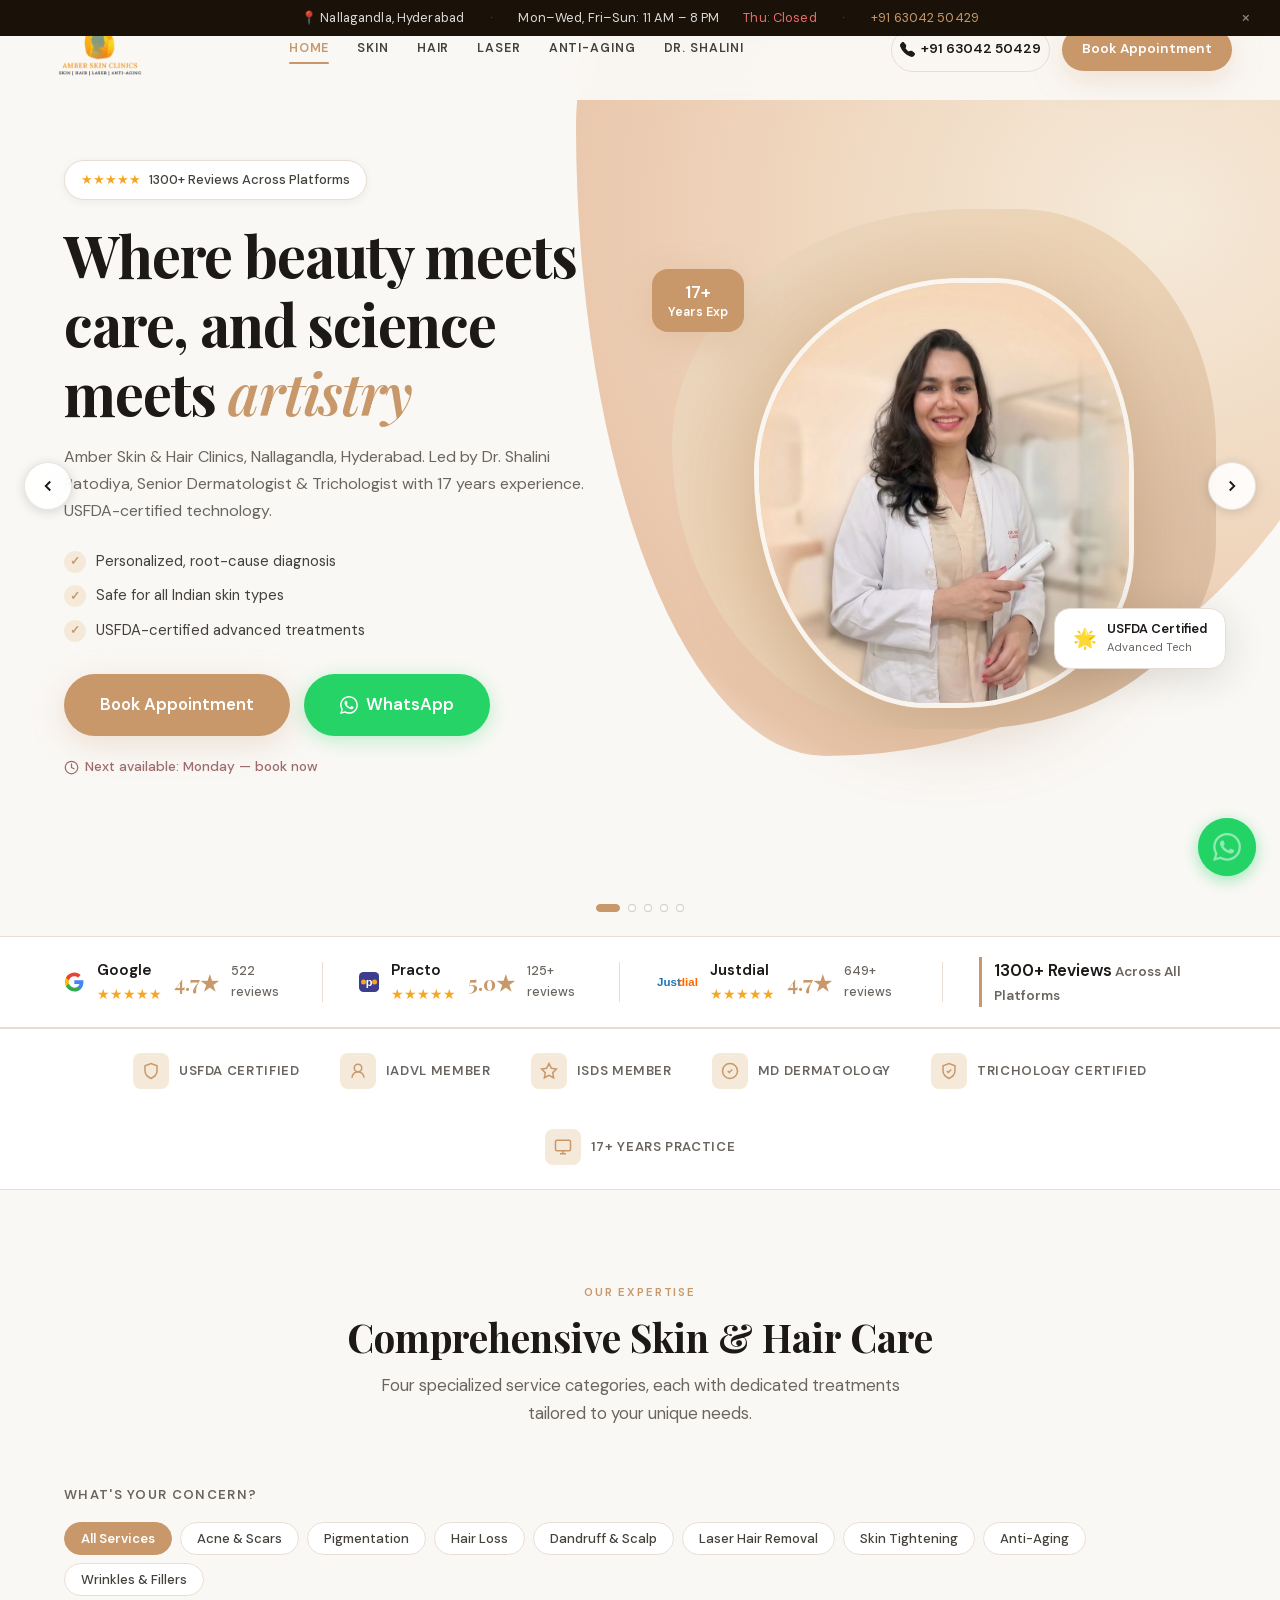
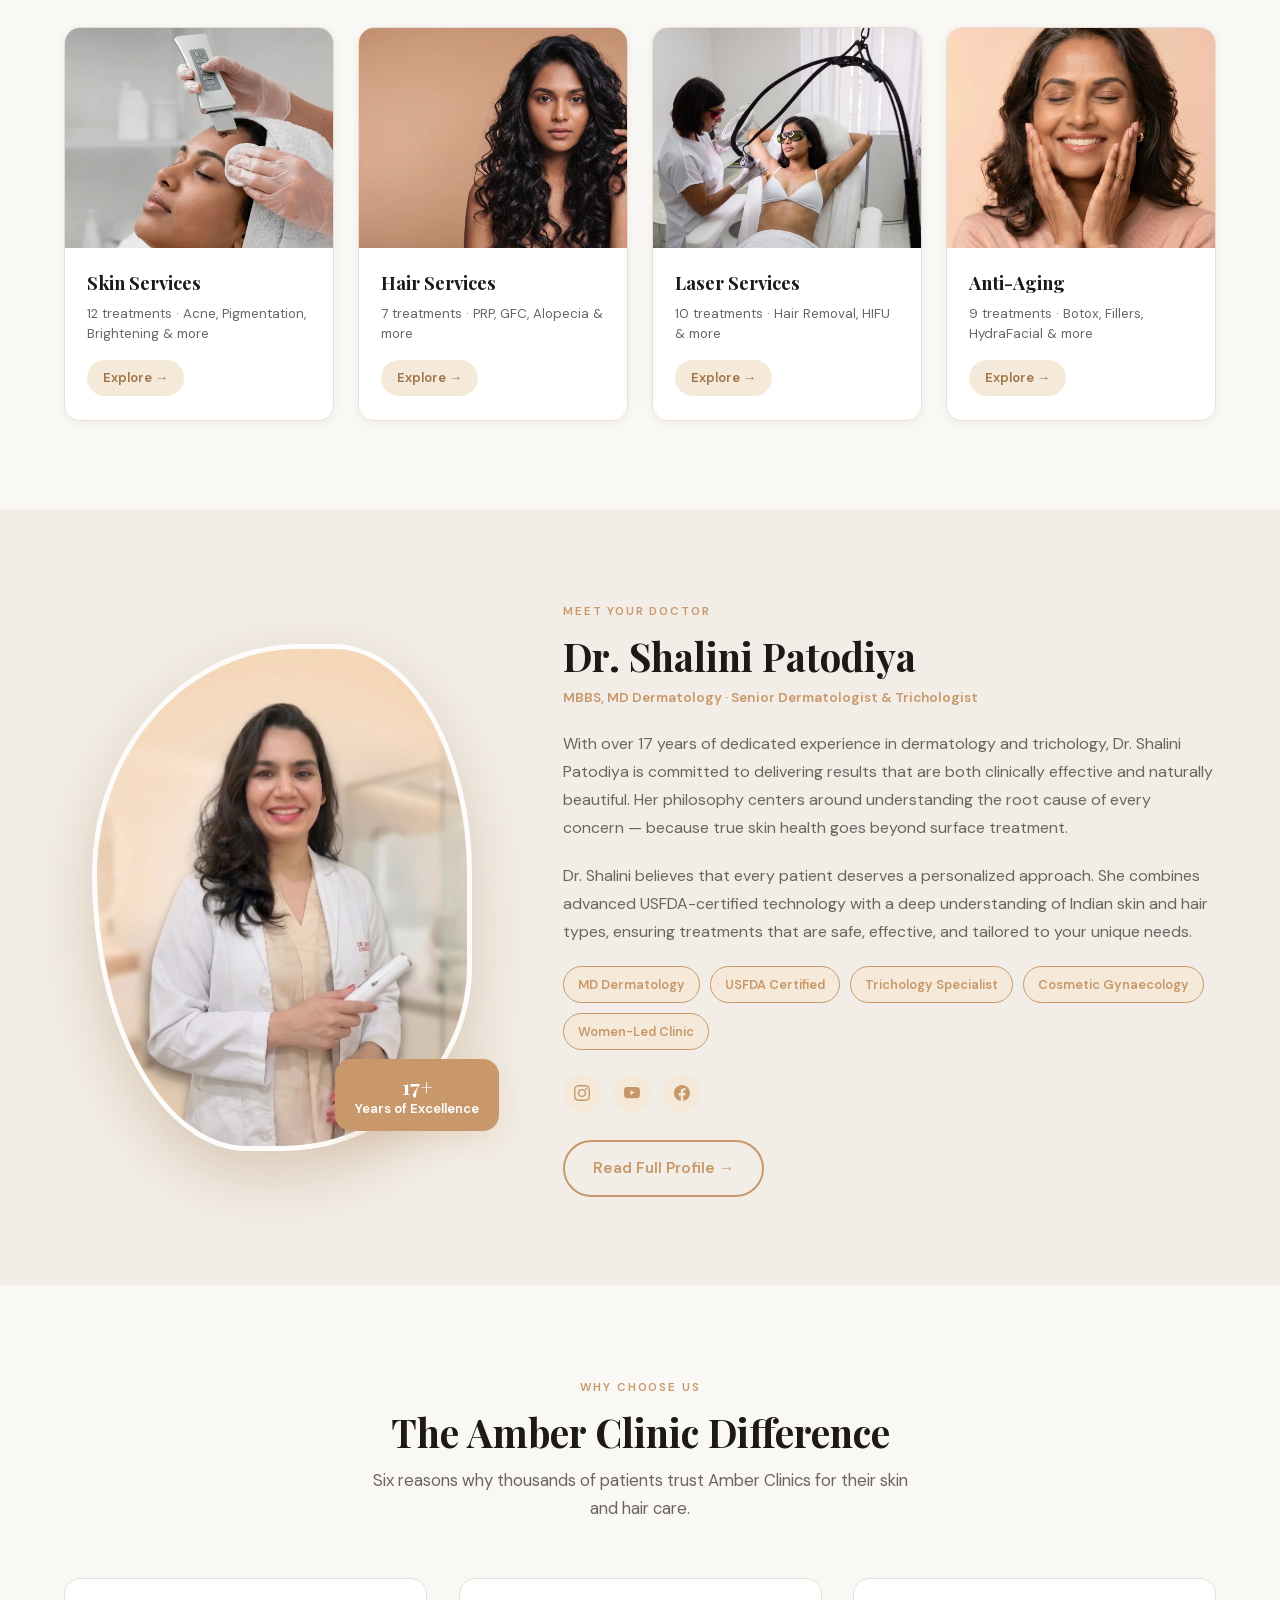
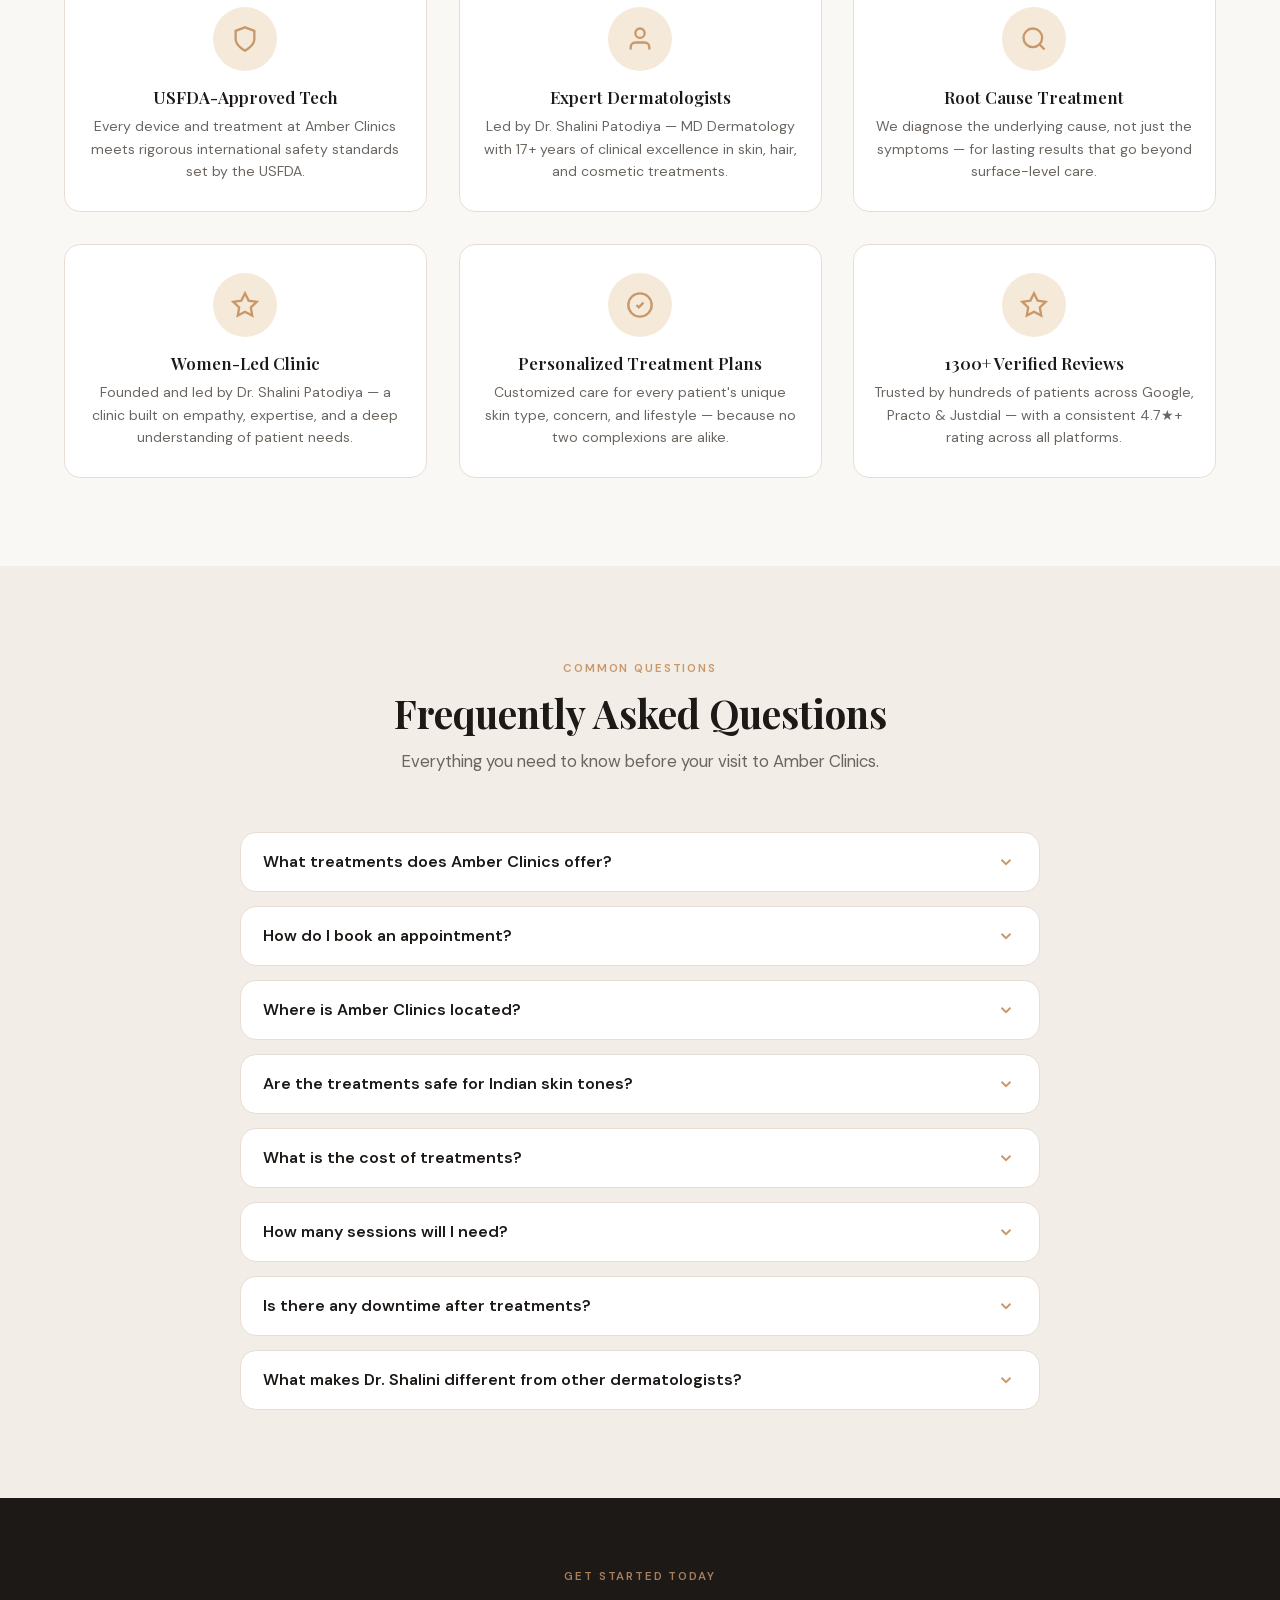
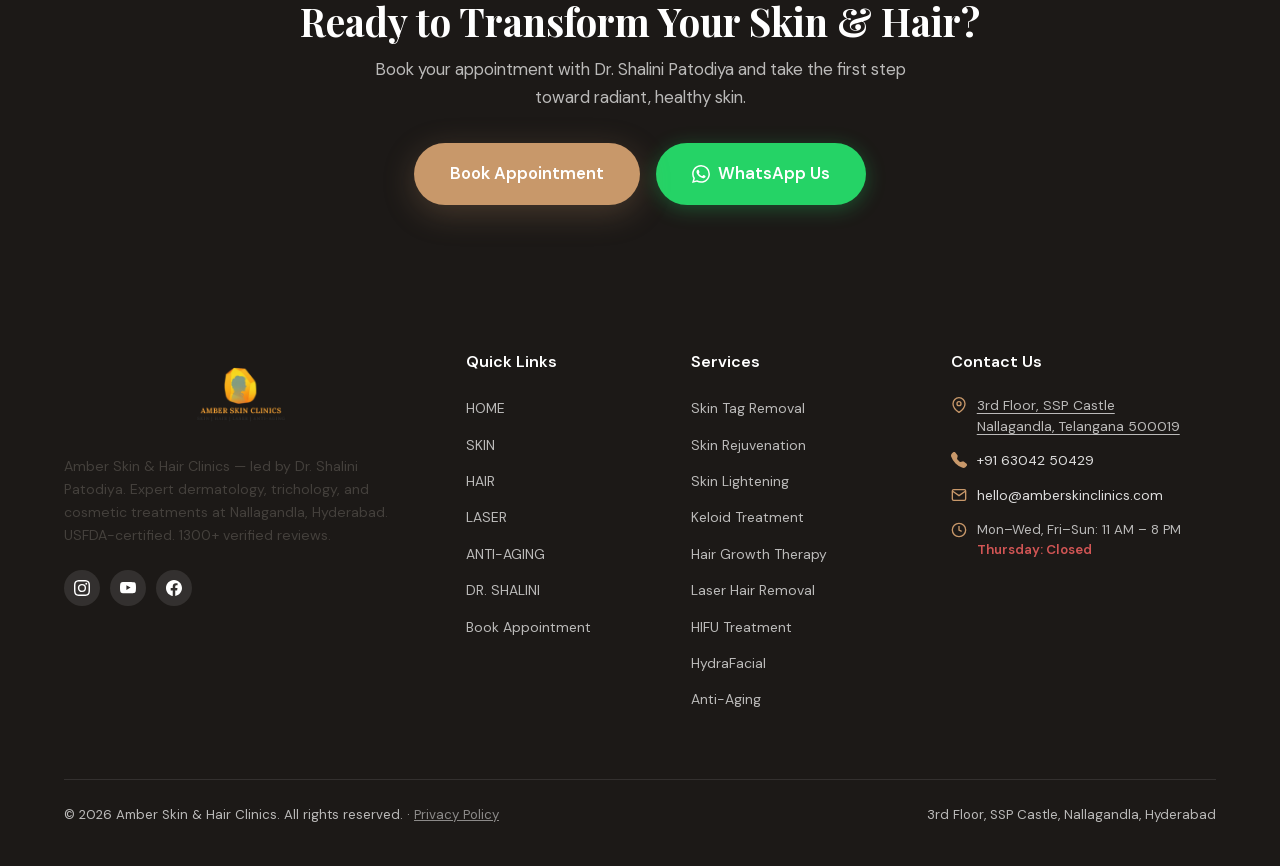
==== commit 16ac8d31: "perf(session2): fix desktop CLS 0.956, forced reflow, non-composited animations - Revert premium.min" ====
--- a/index.html
+++ b/index.html
@@ -22,8 +22,7 @@
   <link rel="preload" href="fonts/rP2Hp2ywxg089UriCZOIHTWEBlw.woff2" as="font" type="font/woff2" crossorigin>
   <link rel="preload" href="fonts/nuFiD-vYSZviVYUb_rj3ij__anPXDTzYgEM86xQ.woff2" as="font" type="font/woff2" crossorigin>
   <link rel="stylesheet" href="style.min.css">
-  <link rel="stylesheet" href="premium.min.css" media="print" onload="this.media='all'">
-  <noscript><link rel="stylesheet" href="premium.min.css"></noscript>
+  <link rel="stylesheet" href="premium.min.css">
   <script type="application/ld+json">
   {
     "@context": "https://schema.org",
@@ -619,7 +618,7 @@
     <div class="footer-grid">
       <div>
         <div class="footer-logo">
-          <picture><source srcset="images/clinic-logo.webp" type="image/webp"><img src="images/clinic-logo.png" alt="Amber Clinics" onerror="this.style.display='none'" loading="lazy"></picture>
+          <picture><source srcset="images/clinic-logo.webp" type="image/webp"><img src="images/clinic-logo.png" alt="Amber Clinics" width="120" height="40" onerror="this.style.display='none'" loading="lazy"></picture>
         </div>
         <p class="footer-desc">Amber Skin & Hair Clinics — led by Dr. Shalini Patodiya. Expert dermatology, trichology, and cosmetic treatments at Nallagandla, Hyderabad. USFDA-certified. 1300+ verified reviews.</p>
         <div class="footer-socials">
--- a/style.min.css
+++ b/style.min.css
@@ -1 +1 @@
-@font-face{font-family:'DM Sans';font-style:italic;font-weight:300;font-display:swap;src:url(fonts/rP2Wp2ywxg089UriCZaSExdy3sGt9zz86D3wyKK58UfivUw4aw.woff2) format('woff2');unicode-range:U+0100-02BA,U+02BD-02C5,U+02C7-02CC,U+02CE-02D7,U+02DD-02FF,U+0304,U+0308,U+0329,U+1D00-1DBF,U+1E00-1E9F,U+1EF2-1EFF,U+2020,U+20A0-20AB,U+20AD-20C0,U+2113,U+2C60-2C7F,U+A720-A7FF}@font-face{font-family:'DM Sans';font-style:italic;font-weight:300;font-display:swap;src:url(fonts/rP2Wp2ywxg089UriCZaSExdy3sGt9zz86D3wyKy58UfivUw.woff2) format('woff2');unicode-range:U+0000-00FF,U+0131,U+0152-0153,U+02BB-02BC,U+02C6,U+02DA,U+02DC,U+0304,U+0308,U+0329,U+2000-206F,U+20AC,U+2122,U+2191,U+2193,U+2212,U+2215,U+FEFF,U+FFFD}@font-face{font-family:'DM Sans';font-style:normal;font-weight:300;font-display:swap;src:url(fonts/rP2Hp2ywxg089UriCZ2IHTWEBlwu8Q.woff2) format('woff2');unicode-range:U+0100-02BA,U+02BD-02C5,U+02C7-02CC,U+02CE-02D7,U+02DD-02FF,U+0304,U+0308,U+0329,U+1D00-1DBF,U+1E00-1E9F,U+1EF2-1EFF,U+2020,U+20A0-20AB,U+20AD-20C0,U+2113,U+2C60-2C7F,U+A720-A7FF}@font-face{font-family:'DM Sans';font-style:normal;font-weight:300;font-display:swap;src:url(fonts/rP2Hp2ywxg089UriCZOIHTWEBlw.woff2) format('woff2');unicode-range:U+0000-00FF,U+0131,U+0152-0153,U+02BB-02BC,U+02C6,U+02DA,U+02DC,U+0304,U+0308,U+0329,U+2000-206F,U+20AC,U+2122,U+2191,U+2193,U+2212,U+2215,U+FEFF,U+FFFD}@font-face{font-family:'DM Sans';font-style:normal;font-weight:400;font-display:swap;src:url(fonts/rP2Hp2ywxg089UriCZ2IHTWEBlwu8Q.woff2) format('woff2');unicode-range:U+0100-02BA,U+02BD-02C5,U+02C7-02CC,U+02CE-02D7,U+02DD-02FF,U+0304,U+0308,U+0329,U+1D00-1DBF,U+1E00-1E9F,U+1EF2-1EFF,U+2020,U+20A0-20AB,U+20AD-20C0,U+2113,U+2C60-2C7F,U+A720-A7FF}@font-face{font-family:'DM Sans';font-style:normal;font-weight:400;font-display:swap;src:url(fonts/rP2Hp2ywxg089UriCZOIHTWEBlw.woff2) format('woff2');unicode-range:U+0000-00FF,U+0131,U+0152-0153,U+02BB-02BC,U+02C6,U+02DA,U+02DC,U+0304,U+0308,U+0329,U+2000-206F,U+20AC,U+2122,U+2191,U+2193,U+2212,U+2215,U+FEFF,U+FFFD}@font-face{font-family:'DM Sans';font-style:normal;font-weight:500;font-display:swap;src:url(fonts/rP2Hp2ywxg089UriCZ2IHTWEBlwu8Q.woff2) format('woff2');unicode-range:U+0100-02BA,U+02BD-02C5,U+02C7-02CC,U+02CE-02D7,U+02DD-02FF,U+0304,U+0308,U+0329,U+1D00-1DBF,U+1E00-1E9F,U+1EF2-1EFF,U+2020,U+20A0-20AB,U+20AD-20C0,U+2113,U+2C60-2C7F,U+A720-A7FF}@font-face{font-family:'DM Sans';font-style:normal;font-weight:500;font-display:swap;src:url(fonts/rP2Hp2ywxg089UriCZOIHTWEBlw.woff2) format('woff2');unicode-range:U+0000-00FF,U+0131,U+0152-0153,U+02BB-02BC,U+02C6,U+02DA,U+02DC,U+0304,U+0308,U+0329,U+2000-206F,U+20AC,U+2122,U+2191,U+2193,U+2212,U+2215,U+FEFF,U+FFFD}@font-face{font-family:'DM Sans';font-style:normal;font-weight:600;font-display:swap;src:url(fonts/rP2Hp2ywxg089UriCZ2IHTWEBlwu8Q.woff2) format('woff2');unicode-range:U+0100-02BA,U+02BD-02C5,U+02C7-02CC,U+02CE-02D7,U+02DD-02FF,U+0304,U+0308,U+0329,U+1D00-1DBF,U+1E00-1E9F,U+1EF2-1EFF,U+2020,U+20A0-20AB,U+20AD-20C0,U+2113,U+2C60-2C7F,U+A720-A7FF}@font-face{font-family:'DM Sans';font-style:normal;font-weight:600;font-display:swap;src:url(fonts/rP2Hp2ywxg089UriCZOIHTWEBlw.woff2) format('woff2');unicode-range:U+0000-00FF,U+0131,U+0152-0153,U+02BB-02BC,U+02C6,U+02DA,U+02DC,U+0304,U+0308,U+0329,U+2000-206F,U+20AC,U+2122,U+2191,U+2193,U+2212,U+2215,U+FEFF,U+FFFD}@font-face{font-family:'Playfair Display';font-style:italic;font-weight:400;font-display:swap;src:url(fonts/nuFkD-vYSZviVYUb_rj3ij__anPXDTnohkk7yRZrPJ-M.woff2) format('woff2');unicode-range:U+0301,U+0400-045F,U+0490-0491,U+04B0-04B1,U+2116}@font-face{font-family:'Playfair Display';font-style:italic;font-weight:400;font-display:swap;src:url(fonts/nuFkD-vYSZviVYUb_rj3ij__anPXDTnojUk7yRZrPJ-M.woff2) format('woff2');unicode-range:U+0102-0103,U+0110-0111,U+0128-0129,U+0168-0169,U+01A0-01A1,U+01AF-01B0,U+0300-0301,U+0303-0304,U+0308-0309,U+0323,U+0329,U+1EA0-1EF9,U+20AB}@font-face{font-family:'Playfair Display';font-style:italic;font-weight:400;font-display:swap;src:url(fonts/nuFkD-vYSZviVYUb_rj3ij__anPXDTnojEk7yRZrPJ-M.woff2) format('woff2');unicode-range:U+0100-02BA,U+02BD-02C5,U+02C7-02CC,U+02CE-02D7,U+02DD-02FF,U+0304,U+0308,U+0329,U+1D00-1DBF,U+1E00-1E9F,U+1EF2-1EFF,U+2020,U+20A0-20AB,U+20AD-20C0,U+2113,U+2C60-2C7F,U+A720-A7FF}@font-face{font-family:'Playfair Display';font-style:italic;font-weight:400;font-display:swap;src:url(fonts/nuFkD-vYSZviVYUb_rj3ij__anPXDTnogkk7yRZrPA.woff2) format('woff2');unicode-range:U+0000-00FF,U+0131,U+0152-0153,U+02BB-02BC,U+02C6,U+02DA,U+02DC,U+0304,U+0308,U+0329,U+2000-206F,U+20AC,U+2122,U+2191,U+2193,U+2212,U+2215,U+FEFF,U+FFFD}@font-face{font-family:'Playfair Display';font-style:italic;font-weight:600;font-display:swap;src:url(fonts/nuFkD-vYSZviVYUb_rj3ij__anPXDTnohkk7yRZrPJ-M.woff2) format('woff2');unicode-range:U+0301,U+0400-045F,U+0490-0491,U+04B0-04B1,U+2116}@font-face{font-family:'Playfair Display';font-style:italic;font-weight:600;font-display:swap;src:url(fonts/nuFkD-vYSZviVYUb_rj3ij__anPXDTnojUk7yRZrPJ-M.woff2) format('woff2');unicode-range:U+0102-0103,U+0110-0111,U+0128-0129,U+0168-0169,U+01A0-01A1,U+01AF-01B0,U+0300-0301,U+0303-0304,U+0308-0309,U+0323,U+0329,U+1EA0-1EF9,U+20AB}@font-face{font-family:'Playfair Display';font-style:italic;font-weight:600;font-display:swap;src:url(fonts/nuFkD-vYSZviVYUb_rj3ij__anPXDTnojEk7yRZrPJ-M.woff2) format('woff2');unicode-range:U+0100-02BA,U+02BD-02C5,U+02C7-02CC,U+02CE-02D7,U+02DD-02FF,U+0304,U+0308,U+0329,U+1D00-1DBF,U+1E00-1E9F,U+1EF2-1EFF,U+2020,U+20A0-20AB,U+20AD-20C0,U+2113,U+2C60-2C7F,U+A720-A7FF}@font-face{font-family:'Playfair Display';font-style:italic;font-weight:600;font-display:swap;src:url(fonts/nuFkD-vYSZviVYUb_rj3ij__anPXDTnogkk7yRZrPA.woff2) format('woff2');unicode-range:U+0000-00FF,U+0131,U+0152-0153,U+02BB-02BC,U+02C6,U+02DA,U+02DC,U+0304,U+0308,U+0329,U+2000-206F,U+20AC,U+2122,U+2191,U+2193,U+2212,U+2215,U+FEFF,U+FFFD}@font-face{font-family:'Playfair Display';font-style:normal;font-weight:400;font-display:swap;src:url(fonts/nuFiD-vYSZviVYUb_rj3ij__anPXDTjYgEM86xRbPQ.woff2) format('woff2');unicode-range:U+0301,U+0400-045F,U+0490-0491,U+04B0-04B1,U+2116}@font-face{font-family:'Playfair Display';font-style:normal;font-weight:400;font-display:swap;src:url(fonts/nuFiD-vYSZviVYUb_rj3ij__anPXDTPYgEM86xRbPQ.woff2) format('woff2');unicode-range:U+0102-0103,U+0110-0111,U+0128-0129,U+0168-0169,U+01A0-01A1,U+01AF-01B0,U+0300-0301,U+0303-0304,U+0308-0309,U+0323,U+0329,U+1EA0-1EF9,U+20AB}@font-face{font-family:'Playfair Display';font-style:normal;font-weight:400;font-display:swap;src:url(fonts/nuFiD-vYSZviVYUb_rj3ij__anPXDTLYgEM86xRbPQ.woff2) format('woff2');unicode-range:U+0100-02BA,U+02BD-02C5,U+02C7-02CC,U+02CE-02D7,U+02DD-02FF,U+0304,U+0308,U+0329,U+1D00-1DBF,U+1E00-1E9F,U+1EF2-1EFF,U+2020,U+20A0-20AB,U+20AD-20C0,U+2113,U+2C60-2C7F,U+A720-A7FF}@font-face{font-family:'Playfair Display';font-style:normal;font-weight:400;font-display:swap;src:url(fonts/nuFiD-vYSZviVYUb_rj3ij__anPXDTzYgEM86xQ.woff2) format('woff2');unicode-range:U+0000-00FF,U+0131,U+0152-0153,U+02BB-02BC,U+02C6,U+02DA,U+02DC,U+0304,U+0308,U+0329,U+2000-206F,U+20AC,U+2122,U+2191,U+2193,U+2212,U+2215,U+FEFF,U+FFFD}@font-face{font-family:'Playfair Display';font-style:normal;font-weight:600;font-display:swap;src:url(fonts/nuFiD-vYSZviVYUb_rj3ij__anPXDTjYgEM86xRbPQ.woff2) format('woff2');unicode-range:U+0301,U+0400-045F,U+0490-0491,U+04B0-04B1,U+2116}@font-face{font-family:'Playfair Display';font-style:normal;font-weight:600;font-display:swap;src:url(fonts/nuFiD-vYSZviVYUb_rj3ij__anPXDTPYgEM86xRbPQ.woff2) format('woff2');unicode-range:U+0102-0103,U+0110-0111,U+0128-0129,U+0168-0169,U+01A0-01A1,U+01AF-01B0,U+0300-0301,U+0303-0304,U+0308-0309,U+0323,U+0329,U+1EA0-1EF9,U+20AB}@font-face{font-family:'Playfair Display';font-style:normal;font-weight:600;font-display:swap;src:url(fonts/nuFiD-vYSZviVYUb_rj3ij__anPXDTLYgEM86xRbPQ.woff2) format('woff2');unicode-range:U+0100-02BA,U+02BD-02C5,U+02C7-02CC,U+02CE-02D7,U+02DD-02FF,U+0304,U+0308,U+0329,U+1D00-1DBF,U+1E00-1E9F,U+1EF2-1EFF,U+2020,U+20A0-20AB,U+20AD-20C0,U+2113,U+2C60-2C7F,U+A720-A7FF}@font-face{font-family:'Playfair Display';font-style:normal;font-weight:600;font-display:swap;src:url(fonts/nuFiD-vYSZviVYUb_rj3ij__anPXDTzYgEM86xQ.woff2) format('woff2');unicode-range:U+0000-00FF,U+0131,U+0152-0153,U+02BB-02BC,U+02C6,U+02DA,U+02DC,U+0304,U+0308,U+0329,U+2000-206F,U+20AC,U+2122,U+2191,U+2193,U+2212,U+2215,U+FEFF,U+FFFD}@font-face{font-family:'Playfair Display';font-style:normal;font-weight:700;font-display:swap;src:url(fonts/nuFiD-vYSZviVYUb_rj3ij__anPXDTjYgEM86xRbPQ.woff2) format('woff2');unicode-range:U+0301,U+0400-045F,U+0490-0491,U+04B0-04B1,U+2116}@font-face{font-family:'Playfair Display';font-style:normal;font-weight:700;font-display:swap;src:url(fonts/nuFiD-vYSZviVYUb_rj3ij__anPXDTPYgEM86xRbPQ.woff2) format('woff2');unicode-range:U+0102-0103,U+0110-0111,U+0128-0129,U+0168-0169,U+01A0-01A1,U+01AF-01B0,U+0300-0301,U+0303-0304,U+0308-0309,U+0323,U+0329,U+1EA0-1EF9,U+20AB}@font-face{font-family:'Playfair Display';font-style:normal;font-weight:700;font-display:swap;src:url(fonts/nuFiD-vYSZviVYUb_rj3ij__anPXDTLYgEM86xRbPQ.woff2) format('woff2');unicode-range:U+0100-02BA,U+02BD-02C5,U+02C7-02CC,U+02CE-02D7,U+02DD-02FF,U+0304,U+0308,U+0329,U+1D00-1DBF,U+1E00-1E9F,U+1EF2-1EFF,U+2020,U+20A0-20AB,U+20AD-20C0,U+2113,U+2C60-2C7F,U+A720-A7FF}@font-face{font-family:'Playfair Display';font-style:normal;font-weight:700;font-display:swap;src:url(fonts/nuFiD-vYSZviVYUb_rj3ij__anPXDTzYgEM86xQ.woff2) format('woff2');unicode-range:U+0000-00FF,U+0131,U+0152-0153,U+02BB-02BC,U+02C6,U+02DA,U+02DC,U+0304,U+0308,U+0329,U+2000-206F,U+20AC,U+2122,U+2191,U+2193,U+2212,U+2215,U+FEFF,U+FFFD}@font-face{font-family:'Playfair Display';font-style:normal;font-weight:800;font-display:swap;src:url(fonts/nuFiD-vYSZviVYUb_rj3ij__anPXDTjYgEM86xRbPQ.woff2) format('woff2');unicode-range:U+0301,U+0400-045F,U+0490-0491,U+04B0-04B1,U+2116}@font-face{font-family:'Playfair Display';font-style:normal;font-weight:800;font-display:swap;src:url(fonts/nuFiD-vYSZviVYUb_rj3ij__anPXDTPYgEM86xRbPQ.woff2) format('woff2');unicode-range:U+0102-0103,U+0110-0111,U+0128-0129,U+0168-0169,U+01A0-01A1,U+01AF-01B0,U+0300-0301,U+0303-0304,U+0308-0309,U+0323,U+0329,U+1EA0-1EF9,U+20AB}@font-face{font-family:'Playfair Display';font-style:normal;font-weight:800;font-display:swap;src:url(fonts/nuFiD-vYSZviVYUb_rj3ij__anPXDTLYgEM86xRbPQ.woff2) format('woff2');unicode-range:U+0100-02BA,U+02BD-02C5,U+02C7-02CC,U+02CE-02D7,U+02DD-02FF,U+0304,U+0308,U+0329,U+1D00-1DBF,U+1E00-1E9F,U+1EF2-1EFF,U+2020,U+20A0-20AB,U+20AD-20C0,U+2113,U+2C60-2C7F,U+A720-A7FF}@font-face{font-family:'Playfair Display';font-style:normal;font-weight:800;font-display:swap;src:url(fonts/nuFiD-vYSZviVYUb_rj3ij__anPXDTzYgEM86xQ.woff2) format('woff2');unicode-range:U+0000-00FF,U+0131,U+0152-0153,U+02BB-02BC,U+02C6,U+02DA,U+02DC,U+0304,U+0308,U+0329,U+2000-206F,U+20AC,U+2122,U+2191,U+2193,U+2212,U+2215,U+FEFF,U+FFFD}:root{--amber-primary:#C8986A;--amber-deep:#A0754A;--amber-light:#F5EAD9;--amber-glow:rgba(200,152,106,0.15);--cream:#FAF8F5;--cream-dark:#F2EDE6;--rose-accent:#9E6B6B;--rose-light:#F0E0E0;--charcoal:#1C1917;--charcoal-mid:#292524;--body-text:#44403C;--muted:#78716C;--muted-light:#A8A29E;--success:#4CAF7D;--whatsapp:#25D366;--border:#E8DDD4;--border-dark:#D4C4B4;--white:#FFFFFF;--shadow-sm:0 2px 8px rgba(28,25,23,0.06);--shadow-md:0 4px 20px rgba(28,25,23,0.10);--shadow-lg:0 8px 40px rgba(28,25,23,0.14);--shadow-amber:0 8px 32px rgba(200,152,106,0.25);--radius-sm:8px;--radius-md:16px;--radius-lg:24px;--radius-full:9999px;--nav-h:100px;--transition:0.28s cubic-bezier(0.4,0,0.2,1);--font-heading:'Playfair Display',Georgia,serif}*,::after,::before{box-sizing:border-box;margin:0;padding:0}html{scroll-behavior:smooth;font-size:16px}body{font-family:'DM Sans',-apple-system,sans-serif;background:var(--cream);color:var(--body-text);line-height:1.65;overflow-x:hidden}img{max-width:100%;display:block}a{text-decoration:none;color:inherit}button{cursor:pointer;border:none;background:0 0;font-family:inherit}ul{list-style:none}.playfair{font-family:'Playfair Display',Georgia,serif}h1,h2,h3{font-family:'Playfair Display',Georgia,serif;color:var(--charcoal);line-height:1.2}h1{font-size:clamp(2.2rem, 4.5vw, 3.6rem);font-weight:700}h2{font-size:clamp(1.8rem, 3vw, 2.6rem);font-weight:700}h3{font-size:clamp(1.05rem, 2vw, 1.3rem);font-weight:600}p{color:var(--body-text)}.section-label{font-family:'DM Sans',sans-serif;font-size:.72rem;font-weight:600;letter-spacing:.16em;text-transform:uppercase;color:var(--amber-primary);display:inline-block;margin-bottom:12px}.btn{display:inline-flex;align-items:center;gap:8px;padding:14px 28px;border-radius:var(--radius-full);font-family:'DM Sans',sans-serif;font-size:.95rem;font-weight:600;transition:all var(--transition);white-space:nowrap;cursor:pointer}.btn-primary{background:var(--amber-primary);color:var(--white);box-shadow:var(--shadow-amber)}.btn-primary:hover{background:var(--amber-deep);transform:translateY(-2px);box-shadow:0 12px 40px rgba(200,152,106,.35)}.btn-primary:active{transform:scale(.97)}.btn-secondary{background:0 0;color:var(--amber-primary);border:2px solid var(--amber-primary)}.btn-secondary:hover{background:var(--amber-light);transform:translateY(-2px)}.btn-whatsapp{background:var(--whatsapp);color:var(--white);box-shadow:0 4px 20px rgba(37,211,102,.3)}.btn-whatsapp:hover{background:#1fba5a;transform:translateY(-2px)}.btn-email{background:var(--charcoal);color:var(--white);box-shadow:var(--shadow-md)}.btn-email:hover{background:#333;transform:translateY(-2px)}.btn-lg{padding:17px 36px;font-size:1.05rem}.btn-sm{padding:10px 20px;font-size:.85rem}.container{width:100%;max-width:1200px;margin:0 auto;padding:0 24px}.section{padding:88px 0}.section-sm{padding:56px 0}.section-header{text-align:center;margin-bottom:56px}.section-header p{font-size:1.05rem;color:var(--muted);margin-top:12px;max-width:560px;margin-left:auto;margin-right:auto}.fade-up{opacity:0;transform:translateY(32px);transition:opacity .6s ease,transform .6s ease}.fade-up.visible{opacity:1;transform:translateY(0)}.fade-up-delay-1{transition-delay:0.1s}.fade-up-delay-2{transition-delay:0.2s}.fade-up-delay-3{transition-delay:0.3s}.fade-up-delay-4{transition-delay:0.4s}.fade-up-delay-5{transition-delay:0.5s}@media (prefers-reduced-motion:reduce){.fade-up{opacity:1;transform:none;transition:none}}#navbar{position:fixed;top:0;left:0;right:0;height:var(--nav-h);background:rgba(250,248,245,.95);backdrop-filter:blur(16px);-webkit-backdrop-filter:blur(16px);border-bottom:1px solid transparent;z-index:1000;transition:border-color var(--transition),box-shadow var(--transition)}#navbar .container{max-width:1440px;padding:0 48px}#navbar.scrolled{border-color:var(--border);box-shadow:var(--shadow-sm)}.nav-inner{display:flex;align-items:center;justify-content:space-between;height:100%}.nav-logo{display:flex;align-items:center;gap:10px}.nav-logo img{height:52px;width:auto;object-fit:contain}.nav-logo-text{display:flex;flex-direction:column;gap:1px}.nav-logo-name{font-family:'Playfair Display',serif;font-size:1.2rem;font-weight:700;color:var(--charcoal);line-height:1}.nav-logo-name span{color:var(--amber-primary)}.nav-logo-sub{font-size:.6rem;letter-spacing:.12em;text-transform:uppercase;color:var(--muted);font-weight:500}.nav-links{display:flex;align-items:center;gap:28px;list-style:none;margin:0;padding:0}.nav-links a{font-size:.78rem;font-weight:600;letter-spacing:.07em;color:var(--body-text);transition:color var(--transition);position:relative;padding-bottom:3px}.nav-links a::after{content:'';position:absolute;bottom:-3px;left:0;width:0;height:2px;background:var(--amber-primary);border-radius:2px;transition:width var(--transition)}.nav-links a:hover{color:var(--amber-primary)}.nav-links a.active::after,.nav-links a:hover::after{width:100%}.nav-links a.active{color:var(--amber-primary)}.nav-right{display:flex;align-items:center;gap:12px}.nav-phone{font-size:.85rem;font-weight:600;color:var(--charcoal);display:flex;align-items:center;gap:6px;border:1.5px solid var(--border);border-radius:50px;padding:6px 14px;transition:border-color var(--transition),color var(--transition)}.nav-phone:hover{color:var(--amber-primary);border-color:var(--amber-primary)}.hamburger{display:none;flex-direction:column;gap:5px;padding:6px;cursor:pointer}.hamburger span{display:block;width:24px;height:2px;background:var(--charcoal);border-radius:2px;transition:all var(--transition)}.hamburger.open span:first-child{transform:rotate(45deg) translate(5px,5px)}.hamburger.open span:nth-child(2){opacity:0}.hamburger.open span:nth-child(3){transform:rotate(-45deg) translate(5px,-5px)}.mobile-menu{display:none;position:fixed;top:var(--nav-h);left:0;right:0;background:var(--cream);border-bottom:1px solid var(--border);padding:24px;z-index:999;box-shadow:var(--shadow-md);max-height:calc(100vh - var(--nav-h));overflow-y:auto}.mobile-menu.open{display:block}.mobile-menu a{display:block;padding:14px 0;font-size:1rem;font-weight:500;color:var(--body-text);border-bottom:1px solid var(--border)}.mobile-menu a:last-child{border-bottom:none}.mobile-menu .btn{width:100%;justify-content:center;margin-top:16px}#hero{position:relative;height:100vh;min-height:640px;overflow:hidden}.hero-slide{position:absolute;inset:0;opacity:0;transition:opacity .8s ease;pointer-events:none;display:flex;align-items:center}.hero-slide.active{opacity:1;pointer-events:all}.hero-slide-1{background:var(--cream);align-items:flex-start}.hero-slide-1-decor{position:absolute;top:-20%;right:-10%;width:65vw;height:100vh;background:radial-gradient(ellipse at 70% 40%,#f5ead9 0,#f0d8c0 40%,#e8c4a8 80%,transparent 100%);border-radius:30% 70% 70% 30%/30% 30% 70% 70%;z-index:0;pointer-events:none}.hero-inner{display:grid;grid-template-columns:1fr 1fr;gap:64px;align-items:center;position:relative;z-index:1;padding-top:calc(var(--nav-h) + 24px);padding-bottom:64px;width:100%}.hero-visual{position:relative;display:flex;align-items:center;justify-content:center;height:520px}.hero-visual-bg{position:absolute;inset:0;background:radial-gradient(ellipse at 30% 30%,rgba(200,152,106,.3) 0,transparent 60%),radial-gradient(ellipse at 70% 70%,rgba(158,107,107,.2) 0,transparent 60%),linear-gradient(135deg,#f5ead9 0,#edd5b8 40%,#e0c4a4 100%);border-radius:60% 40% 50% 50%/50% 50% 40% 60%}.hero-urgency{margin-top:20px;font-size:.85rem;color:var(--rose-accent);font-weight:500;display:flex;align-items:center;gap:6px}.hero-proof-bar{display:inline-flex;align-items:center;gap:8px;background:var(--white);border:1px solid var(--border);border-radius:var(--radius-full);padding:8px 16px;margin-bottom:20px;font-size:.82rem;font-weight:500;color:var(--body-text);box-shadow:var(--shadow-sm)}.hero-proof-bar .stars{color:#f5a623}.hero-title{margin-bottom:16px;letter-spacing:-.02em}.hero-title em{font-style:italic;color:var(--amber-primary)}.hero-subtitle{font-size:1rem;color:var(--muted);margin-bottom:24px;line-height:1.7}.hero-checks{display:flex;flex-direction:column;gap:10px;margin-bottom:32px}.hero-check{display:flex;align-items:flex-start;gap:10px;font-size:.93rem;color:var(--body-text)}.hero-check-icon{width:22px;height:22px;background:var(--amber-light);border-radius:var(--radius-full);display:flex;align-items:center;justify-content:center;color:var(--amber-primary);font-size:.72rem;font-weight:700;flex-shrink:0;margin-top:2px}.hero-ctas{display:flex;align-items:center;gap:14px;flex-wrap:wrap}.hero-img-wrap{width:380px;height:430px;border-radius:60% 40% 50% 50%/50% 50% 40% 60%;overflow:hidden;position:relative;box-shadow:0 24px 72px rgba(160,117,74,.3);border:5px solid rgba(255,255,255,.8);margin-top:48px}.hero-img-wrap img{width:100%;height:100%;object-fit:cover;object-position:center top}.hero-badge{position:absolute;bottom:60px;right:-10px;background:var(--white);border-radius:var(--radius-md);padding:12px 18px;box-shadow:var(--shadow-lg);display:flex;align-items:center;gap:10px;z-index:3;border:1px solid var(--border)}.hero-badge-text{font-size:.8rem;font-weight:600;color:var(--charcoal);line-height:1.3}.hero-badge-sub{font-size:.7rem;color:var(--muted);font-weight:400}.hero-badge-2{position:absolute;top:60px;left:-20px;background:var(--amber-primary);color:var(--white);border-radius:var(--radius-md);padding:12px 16px;font-size:.78rem;font-weight:600;box-shadow:var(--shadow-amber);z-index:3;text-align:center;line-height:1.3}.hero-badge-2 strong{display:block;font-size:1.1rem}.hero-slide-fullbleed{align-items:flex-end;padding-bottom:60px}.hero-slide-fullbg{position:absolute;inset:0;width:100%;height:100%;object-fit:cover;z-index:0}.hero-slide-overlay{position:absolute;inset:0;background:linear-gradient(to right,rgba(0,0,0,.72) 0,rgba(0,0,0,.18) 55%,transparent 100%);z-index:1}.hero-slide-content{position:relative;z-index:2;color:#fff;max-width:580px;padding-top:calc(var(--nav-h) + 48px);padding-bottom:0;padding-left:80px}.hero-slide-content .hero-subtitle{color:rgba(255,255,255,.85)}.hero-slide-content .hero-check{color:rgba(255,255,255,.92)}.hero-slide-content h1,.hero-slide-content h2{color:#fff}.hero-slide-content h1 em,.hero-slide-content h2 em{color:var(--amber-primary)}.hero-slide-content .btn-secondary{color:#fff;border-color:rgba(255,255,255,.65)}.hero-slide-content .btn-secondary:hover{background:rgba(255,255,255,.18);color:#fff;border-color:#fff}.hero-service-tag{display:inline-block;background:var(--amber-light);color:var(--amber-deep);font-size:.72rem;font-weight:700;letter-spacing:.12em;text-transform:uppercase;padding:6px 14px;border-radius:var(--radius-full);margin-bottom:16px;border:1px solid var(--amber-primary)}.hero-carousel-slide{position:absolute;inset:0;opacity:0;transition:opacity .8s ease;pointer-events:none;display:flex;align-items:flex-end;padding-bottom:60px}.hero-carousel-slide.active{opacity:1;pointer-events:auto}.hero-carousel-slide .hero-slide-fullbg{position:absolute;inset:0;width:100%;height:100%;object-fit:cover}.hero-carousel-slide .hero-slide-overlay{position:absolute;inset:0;background:linear-gradient(to right,rgba(0,0,0,.72) 0,rgba(0,0,0,.18) 60%,transparent 100%)}.hero-carousel-slide .hero-slide-content{position:relative;z-index:2}.hero-carousel-next,.hero-carousel-prev{position:absolute;top:50%;transform:translateY(-50%);z-index:20;width:48px;height:48px;border-radius:50%;background:rgba(255,255,255,.88);backdrop-filter:blur(8px);border:1px solid rgba(0,0,0,.1);color:var(--charcoal);display:flex;align-items:center;justify-content:center;cursor:pointer;transition:all .2s;box-shadow:0 2px 12px rgba(0,0,0,.14)}.hero-carousel-prev{left:24px}.hero-carousel-next{right:24px}.hero-carousel-next:hover,.hero-carousel-prev:hover{background:var(--amber-primary);color:#fff;border-color:var(--amber-primary);box-shadow:var(--shadow-amber)}.hero-carousel-dots{position:absolute;bottom:24px;left:50%;transform:translateX(-50%);display:flex;gap:8px;z-index:20}.hero-dot{width:8px;height:8px;border-radius:50%;background:rgba(255,255,255,.5);border:1px solid rgba(0,0,0,.18);cursor:pointer;transition:all .3s;padding:0}.hero-dot.active{background:var(--amber-primary);width:24px;border-radius:4px;border-color:var(--amber-primary)}.ratings-bar{background:var(--white);border-top:1px solid var(--border);border-bottom:1px solid var(--border);padding:20px 0}.ratings-bar-inner{display:flex;align-items:center;justify-content:center;gap:36px;flex-wrap:nowrap}.rating-item{display:flex;align-items:center;gap:12px}.rating-platform-logo{height:28px;display:flex;align-items:center;justify-content:center}.rating-platform-name{font-weight:700;font-size:.95rem;color:var(--charcoal)}.rating-stars{color:#f5a623;font-size:.9rem}.rating-score{font-family:'Playfair Display',serif;font-size:1.3rem;font-weight:700;color:var(--amber-primary)}.rating-count{font-size:.78rem;color:var(--muted);font-weight:500}.ratings-divider{width:1px;height:40px;background:var(--border)}.ratings-summary{font-size:.85rem;color:var(--muted);font-weight:600;border-left:3px solid var(--amber-primary);padding-left:12px}#trust-bar{background:var(--charcoal);padding:0}.trust-bar-inner{display:grid;grid-template-columns:repeat(4,1fr)}.trust-stat{display:flex;align-items:center;justify-content:center;gap:14px;padding:28px 24px;border-right:1px solid rgba(255,255,255,.08);transition:background var(--transition)}.trust-stat:last-child{border-right:none}.trust-stat:hover{background:rgba(200,152,106,.08)}.trust-stat-icon{width:48px;height:48px;background:rgba(200,152,106,.15);border-radius:var(--radius-sm);display:flex;align-items:center;justify-content:center;flex-shrink:0;color:var(--amber-primary)}.trust-stat-number{font-family:'Playfair Display',serif;font-size:1.6rem;font-weight:700;color:var(--amber-primary);line-height:1}.trust-stat-label{font-size:.78rem;color:rgba(255,255,255,.55);margin-top:2px;text-transform:uppercase;letter-spacing:.06em;font-weight:500}.category-grid{display:grid;grid-template-columns:repeat(4,1fr);gap:24px}.category-card{position:relative;border-radius:var(--radius-md);overflow:hidden;display:flex;flex-direction:column;height:auto;background:var(--white);box-shadow:var(--shadow-sm);border:1px solid var(--border);cursor:pointer;transition:transform var(--transition),box-shadow var(--transition);text-decoration:none}.category-card:hover{transform:translateY(-6px);box-shadow:var(--shadow-lg)}.category-card img.bg{position:static;width:100%;height:220px;object-fit:cover;object-position:center top;flex-shrink:0;filter:none;transition:transform .6s ease;display:block}.category-card:hover img.bg{transform:scale(1.05)}.category-card-overlay{display:none}.category-card-content{padding:20px 22px 24px;display:flex;flex-direction:column;gap:6px;background:var(--white)}.category-card-icon-wrap{display:none}.category-card-label{font-family:'Playfair Display',serif;font-size:1.15rem;font-weight:700;color:var(--charcoal)}.category-card-desc{font-size:.83rem;color:var(--muted);line-height:1.5;margin-bottom:10px}.category-card-link{font-size:.82rem;font-weight:600;color:var(--amber-deep);display:inline-flex;align-items:center;gap:5px;background:var(--amber-light);padding:7px 16px;border-radius:var(--radius-full);width:fit-content;transition:background var(--transition),color var(--transition)}.category-card:hover .category-card-link{background:var(--amber-primary);color:var(--white)}.doctor-section{background:var(--cream-dark)}.doctor-inner{display:grid;grid-template-columns:1fr 1.5fr;gap:64px;align-items:center}.doctor-img-wrap{position:relative}.doctor-photo-frame{width:100%;max-width:380px;aspect-ratio:3/4;border-radius:60% 40% 55% 45%/50% 50% 40% 60%;overflow:hidden;box-shadow:0 24px 60px rgba(160,117,74,.3);border:5px solid rgba(255,255,255,.8);margin:0 auto}.doctor-photo-frame img{width:100%;height:100%;object-fit:cover;object-position:center top}.doctor-exp-badge{position:absolute;bottom:20px;right:0;background:var(--amber-primary);color:var(--white);border-radius:var(--radius-md);padding:14px 20px;font-size:.82rem;font-weight:600;box-shadow:var(--shadow-amber);text-align:center;line-height:1.3}.doctor-exp-badge strong{display:block;font-size:1.3rem;font-family:'Playfair Display',serif}.doctor-content h2{margin-bottom:8px}.doctor-title-tag{font-size:.85rem;font-weight:600;color:var(--amber-primary);margin-bottom:20px;display:block}.doctor-content p{font-size:1rem;line-height:1.75;color:var(--muted);margin-bottom:20px}.doctor-badges{display:flex;flex-wrap:wrap;gap:10px;margin-bottom:24px}.doctor-badge{padding:7px 14px;border-radius:var(--radius-full);font-size:.8rem;font-weight:600;border:1.5px solid var(--amber-primary);color:var(--amber-primary);background:var(--amber-light)}.doctor-socials{display:flex;gap:12px}.doctor-social-link{width:38px;height:38px;border-radius:50%;background:var(--amber-light);color:var(--amber-primary);display:flex;align-items:center;justify-content:center;transition:all var(--transition)}.doctor-social-link:hover{background:var(--amber-primary);color:var(--white)}.why-grid{display:grid;grid-template-columns:repeat(3,1fr);gap:32px}.why-item{text-align:center;padding:28px 20px;background:var(--white);border-radius:var(--radius-md);border:1px solid var(--border);transition:all var(--transition)}.why-item:hover{border-color:var(--amber-primary);box-shadow:var(--shadow-md);transform:translateY(-3px)}.why-icon{width:64px;height:64px;background:var(--amber-light);color:var(--amber-primary);border-radius:var(--radius-full);display:flex;align-items:center;justify-content:center;margin:0 auto 16px}.why-item h3{font-size:1.05rem;margin-bottom:8px}.why-item p{font-size:.88rem;color:var(--muted);line-height:1.6}.treatment-grid{display:grid;grid-template-columns:repeat(3,1fr);gap:24px}.treatment-card{background:var(--white);border-radius:var(--radius-md);border:1px solid var(--border);overflow:hidden;transition:all var(--transition);display:flex;flex-direction:column}.treatment-card:hover{transform:translateY(-4px);box-shadow:var(--shadow-md);border-color:var(--amber-primary)}.treatment-card-img{width:100%;height:260px;overflow:hidden;position:relative}.treatment-card-img img{width:100%;height:100%;object-fit:cover;transition:transform .4s ease}.treatment-card:hover .treatment-card-img img{transform:scale(1.05)}.treatment-card-body{padding:20px;flex:1;display:flex;flex-direction:column}.treatment-card-name{font-family:'Playfair Display',serif;font-size:1.15rem;font-weight:700;color:var(--charcoal);margin-bottom:8px;line-height:1.3}.treatment-card-desc{font-size:.88rem;color:var(--muted);line-height:1.6;flex:1}.treatment-card-cta{margin-top:16px;padding-top:14px;border-top:1px solid var(--border)}.treatment-card-link{font-size:.85rem;color:var(--amber-primary);font-weight:600;display:inline-flex;align-items:center;gap:4px;transition:gap var(--transition)}.treatment-card-link:hover{gap:8px}.treatment-section-heading{display:flex;align-items:center;gap:16px;margin-bottom:32px;margin-top:48px}.treatment-section-heading:first-child{margin-top:0}.treatment-section-title{font-family:'Playfair Display',serif;font-size:1.5rem;font-weight:700;color:var(--charcoal)}.treatment-section-line{flex:1;height:1px;background:var(--border)}.faq-list{max-width:800px;margin:0 auto;display:flex;flex-direction:column;gap:14px}.faq-item{background:var(--white);border:1px solid var(--border);border-radius:var(--radius-md);overflow:hidden;transition:all var(--transition)}.faq-item.open{border-color:var(--amber-primary);box-shadow:var(--shadow-sm)}.faq-q{width:100%;text-align:left;padding:18px 22px;font-family:'DM Sans',sans-serif;font-size:1rem;font-weight:600;color:var(--charcoal);display:flex;justify-content:space-between;align-items:center;gap:12px;cursor:pointer}.faq-icon{width:22px;height:22px;display:flex;align-items:center;justify-content:center;color:var(--amber-primary);transition:transform .3s ease;flex-shrink:0}.faq-item.open .faq-icon{transform:rotate(180deg)}.faq-a{max-height:0;overflow:hidden;transition:max-height .35s ease}.faq-a-inner{padding:0 22px 20px;color:var(--muted);font-size:.93rem;line-height:1.65}.faq-question{width:100%;text-align:left;padding:18px 22px;font-family:'DM Sans',sans-serif;font-size:1rem;font-weight:600;color:var(--charcoal);display:flex;justify-content:space-between;align-items:center;gap:12px;cursor:pointer}.faq-answer{max-height:0;overflow:hidden;transition:max-height .35s ease}.faq-answer p{padding:0 22px 20px;color:var(--muted);font-size:.93rem;line-height:1.65;margin:0}.faq-item.open .faq-answer{max-height:400px}.faq-item.open .faq-question{color:var(--amber-primary)}.faq-item.open .faq-question .faq-icon{transform:rotate(180deg)}.reviews-carousel{overflow:hidden;position:relative}.reviews-track{display:flex;gap:24px;transition:transform .5s ease}.review-card{background:var(--white);border-radius:var(--radius-md);padding:28px;box-shadow:var(--shadow-sm);border:1px solid var(--border);width:340px;min-width:340px;max-width:340px;flex-shrink:0}.review-stars{color:#f5a623;font-size:1.1rem;margin-bottom:14px}.review-text{font-size:.92rem;color:var(--body-text);line-height:1.7;margin-bottom:20px;font-style:italic}.review-author{display:flex;align-items:center;gap:14px}.review-avatar{width:52px;height:52px;border-radius:50%;object-fit:cover;border:2px solid var(--amber-light)}.review-avatar-placeholder{width:52px;height:52px;border-radius:50%;background:var(--amber-light);display:flex;align-items:center;justify-content:center;font-family:'Playfair Display',serif;font-size:1.2rem;font-weight:700;color:var(--amber-deep);flex-shrink:0}.review-name{font-weight:700;color:var(--charcoal);font-size:.93rem}.review-label{font-size:.78rem;color:var(--amber-primary);font-weight:600}.reviews-nav{display:flex;justify-content:center;gap:12px;margin-top:28px}.reviews-nav button{width:40px;height:40px;border-radius:50%;background:var(--white);border:1.5px solid var(--border);color:var(--charcoal);display:flex;align-items:center;justify-content:center;cursor:pointer;transition:all var(--transition)}.reviews-nav button:hover{background:var(--amber-primary);border-color:var(--amber-primary);color:var(--white)}.gallery-section{background:var(--charcoal-mid)}.gallery-grid{display:grid;grid-template-columns:repeat(4,1fr);gap:12px}.gallery-item{border-radius:var(--radius-sm);overflow:hidden;aspect-ratio:1;cursor:pointer}.gallery-item img{width:100%;height:100%;object-fit:cover;transition:transform .4s ease}.gallery-item:hover img{transform:scale(1.05)}.reviews-auto-wrap{overflow:hidden}.reviews-auto-track{display:flex;gap:24px;animation:scrollReviews 30s linear infinite}.reviews-auto-track:hover{animation-play-state:paused}@keyframes scrollReviews{0%{transform:translateX(0)}100%{transform:translateX(-50%)}}.page-hero{padding-top:var(--nav-h);min-height:80vh;display:flex;align-items:center;background:var(--cream);overflow:hidden;position:relative}.page-hero::before{content:'';position:absolute;top:-20%;right:-10%;width:60vw;height:100%;background:radial-gradient(ellipse at 70% 40%,#f5ead9 0,#f0d8c0 40%,#e8c4a8 75%,transparent 100%);border-radius:30% 70% 70% 30%/30% 30% 70% 70%;z-index:0}.page-hero-fullbleed{position:relative;height:100vh;min-height:640px;overflow:hidden;display:flex;align-items:flex-end;padding-bottom:60px}.page-hero-fullbleed .hero-slide-fullbg{object-position:right center}.page-hero-inner{display:grid;grid-template-columns:1fr 1fr;gap:64px;align-items:center;position:relative;z-index:1;padding:60px 0}.cta-strip{background:var(--charcoal);padding:64px 0}.cta-strip-inner{text-align:center}.cta-strip h2{color:var(--white);margin-bottom:12px}.cta-strip p{color:rgba(255,255,255,.7);font-size:1.05rem;margin-bottom:32px;max-width:540px;margin-left:auto;margin-right:auto}.cta-strip-btns{display:flex;justify-content:center;gap:16px;flex-wrap:wrap}footer{background:var(--charcoal);color:rgba(255,255,255,.7);padding:80px 0 40px}.footer-grid{display:grid;grid-template-columns:2fr 1fr 1.2fr 1.5fr;gap:48px;margin-bottom:56px}.footer-logo{display:flex;align-items:center;justify-content:center;margin-bottom:16px}.footer-logo img{height:90px;width:auto}.footer-desc{font-size:.88rem;margin-bottom:22px;line-height:1.65}.footer-socials{display:flex;gap:10px}.footer-socials a{width:36px;height:36px;background:rgba(255,255,255,.1);border-radius:50%;display:flex;align-items:center;justify-content:center;color:var(--white);transition:all var(--transition)}.footer-socials a:hover{background:var(--amber-primary)}.footer-title{font-size:1rem;color:var(--white);margin-bottom:20px;font-weight:600}.footer-links li{margin-bottom:10px}.footer-links a{transition:color var(--transition);font-size:.87rem}.footer-links a:hover{color:var(--amber-primary)}.footer-contact-item{display:flex;align-items:flex-start;gap:10px;margin-bottom:14px}.footer-contact-icon{color:var(--amber-primary);flex-shrink:0;margin-top:2px}.footer-contact-text{font-size:.86rem;line-height:1.5}.footer-contact-text a{color:rgba(255,255,255,.85);transition:color var(--transition)}.footer-contact-text a:hover{color:var(--amber-primary)}.footer-bottom{border-top:1px solid rgba(255,255,255,.1);padding-top:24px;display:flex;justify-content:space-between;align-items:center;flex-wrap:wrap;gap:12px;font-size:.83rem}.whatsapp-float{position:fixed;bottom:24px;right:24px;width:58px;height:58px;background:var(--whatsapp);color:var(--white);border-radius:50%;display:flex;align-items:center;justify-content:center;box-shadow:0 4px 16px rgba(37,211,102,.45);z-index:100;transition:transform .3s;animation:pulse-wa 2.5s infinite}.whatsapp-float:hover{transform:scale(1.12)}@keyframes pulse-wa{0%{box-shadow:0 0 0 0 rgba(37,211,102,.5)}70%{box-shadow:0 0 0 14px rgba(37,211,102,0)}100%{box-shadow:0 0 0 0 rgba(37,211,102,0)}}.form-group{margin-bottom:20px}.form-label{display:block;font-size:.85rem;font-weight:600;color:var(--charcoal);margin-bottom:8px}.form-label .req{color:var(--rose-accent)}.form-control{width:100%;padding:14px 16px;border:1.5px solid var(--border);border-radius:var(--radius-sm);font-family:inherit;font-size:.95rem;color:var(--body-text);background:var(--white);transition:border-color var(--transition),box-shadow var(--transition)}.form-control:focus{outline:0;border-color:var(--amber-primary);box-shadow:0 0 0 3px var(--amber-glow)}textarea.form-control{height:120px;resize:vertical}.form-btns{display:grid;grid-template-columns:1fr 1fr;gap:12px;margin-top:8px}.form-error{font-size:.8rem;color:var(--rose-accent);margin-top:5px;display:none}.form-error.show{display:block}.form-control.invalid{border-color:var(--rose-accent)}.clinic-info-strip{background:var(--cream-dark);border-radius:var(--radius-lg);padding:40px;display:grid;grid-template-columns:repeat(3,1fr);gap:32px}.clinic-info-item{display:flex;gap:14px;align-items:flex-start}.clinic-info-icon{width:44px;height:44px;background:var(--amber-light);border-radius:var(--radius-sm);display:flex;align-items:center;justify-content:center;color:var(--amber-primary);flex-shrink:0}.clinic-info-label{font-size:.78rem;text-transform:uppercase;letter-spacing:.08em;font-weight:600;color:var(--muted);margin-bottom:4px}.clinic-info-value{font-size:.93rem;font-weight:600;color:var(--charcoal);line-height:1.5}.clinic-info-value a{color:var(--amber-primary)}.credentials-strip{background:var(--charcoal);padding:40px 0}.credentials-inner{display:grid;grid-template-columns:repeat(4,1fr);gap:0}.credential-stat{text-align:center;padding:24px;border-right:1px solid rgba(255,255,255,.08)}.credential-stat:last-child{border-right:none}.credential-number{font-family:'Playfair Display',serif;font-size:2rem;font-weight:700;color:var(--amber-primary);line-height:1;margin-bottom:6px}.credential-label{font-size:.8rem;color:rgba(255,255,255,.6);text-transform:uppercase;letter-spacing:.08em}.philosophy-section{background:var(--cream-dark)}.philosophy-inner{display:grid;grid-template-columns:1fr 1fr;gap:64px;align-items:center}.philosophy-quote{font-family:'Playfair Display',serif;font-size:1.3rem;font-style:italic;color:var(--charcoal);line-height:1.6;border-left:4px solid var(--amber-primary);padding-left:24px;margin-bottom:24px}.specializations-grid{display:grid;grid-template-columns:repeat(3,1fr);gap:24px}.spec-item{text-align:center;padding:28px 20px;background:var(--white);border-radius:var(--radius-md);border:1px solid var(--border);transition:all var(--transition)}.spec-item:hover{border-color:var(--amber-primary);transform:translateY(-3px)}.spec-icon{width:60px;height:60px;background:var(--amber-light);border-radius:var(--radius-full);display:flex;align-items:center;justify-content:center;margin:0 auto 14px;color:var(--amber-primary)}.spec-name{font-weight:600;color:var(--charcoal);font-size:1rem}.maps-container{border-radius:var(--radius-md);overflow:hidden;box-shadow:var(--shadow-md);border:1px solid var(--border)}.maps-container iframe{display:block;width:100%}.simple-hero{padding-top:var(--nav-h);background:var(--cream-dark);padding-bottom:64px}.simple-hero-inner{text-align:center;padding-top:64px}.simple-hero h1{margin-bottom:16px}.simple-hero p{font-size:1.1rem;color:var(--muted);max-width:520px;margin:0 auto}@media (max-width:1200px){.category-grid{grid-template-columns:repeat(2,1fr)}.treatment-grid{grid-template-columns:repeat(2,1fr)}}@media (max-width:992px){.doctor-inner,.hero-inner,.page-hero-inner,.philosophy-inner{grid-template-columns:1fr}.hero-visual{height:420px;order:-1;overflow:visible;position:relative;display:flex;align-items:center;justify-content:center}.hero-visual-bg{border-radius:50% 50% 50% 50%/55% 55% 45% 45%}.hero-slide-1-decor{display:none}.hero-img-wrap{width:260px;height:300px;margin-top:0}.hero-badge{z-index:3;right:0;bottom:40px}.hero-badge-2{left:0;top:40px}.hero-slide-content{max-width:100%}.why-grid{grid-template-columns:repeat(2,1fr)}.footer-grid{grid-template-columns:1fr 1fr}.credentials-inner,.trust-bar-inner{grid-template-columns:repeat(2,1fr)}.credential-stat,.trust-stat{border-bottom:1px solid rgba(255,255,255,.08)}.credential-stat:nth-child(2),.trust-stat:nth-child(2){border-right:none}.clinic-info-strip{grid-template-columns:1fr}.form-btns{grid-template-columns:1fr}}@media (max-width:768px){.nav-links,.nav-phone{display:none}.nav-right .btn-primary{display:none}.hero-carousel-next,.hero-carousel-prev{width:36px;height:36px}.hero-carousel-prev{left:12px}.hero-carousel-next{right:12px}.hero-slide-content{padding-top:calc(var(--nav-h) + 24px);padding-left:24px;max-width:100%}#hero{height:auto;min-height:100svh}.hero-slide{position:relative;display:none}.hero-slide.active{display:flex;min-height:100svh}.hamburger{display:flex}.treatment-grid{grid-template-columns:1fr}.why-grid{grid-template-columns:1fr}.category-grid{grid-template-columns:1fr 1fr}.footer-grid{grid-template-columns:1fr 1fr}.footer-grid>div:first-child,.footer-grid>div:nth-child(4){grid-column:1/-1}.gallery-grid{grid-template-columns:repeat(2,1fr)}.ratings-bar-inner{gap:24px}.ratings-divider{display:none}.specializations-grid{grid-template-columns:repeat(2,1fr)}.credentials-inner{grid-template-columns:repeat(2,1fr)}h1{font-size:2rem}h2{font-size:1.7rem}.section{padding:64px 0}}@media (max-width:480px){.hero-visual{height:380px}.hero-img-wrap{width:230px;height:270px}.category-grid{grid-template-columns:1fr}.specializations-grid{grid-template-columns:1fr}}+@font-face{font-family:'DM Sans';font-style:italic;font-weight:300;font-display:swap;src:url(fonts/rP2Wp2ywxg089UriCZaSExdy3sGt9zz86D3wyKK58UfivUw4aw.woff2) format('woff2');unicode-range:U+0100-02BA,U+02BD-02C5,U+02C7-02CC,U+02CE-02D7,U+02DD-02FF,U+0304,U+0308,U+0329,U+1D00-1DBF,U+1E00-1E9F,U+1EF2-1EFF,U+2020,U+20A0-20AB,U+20AD-20C0,U+2113,U+2C60-2C7F,U+A720-A7FF}@font-face{font-family:'DM Sans';font-style:italic;font-weight:300;font-display:swap;src:url(fonts/rP2Wp2ywxg089UriCZaSExdy3sGt9zz86D3wyKy58UfivUw.woff2) format('woff2');unicode-range:U+0000-00FF,U+0131,U+0152-0153,U+02BB-02BC,U+02C6,U+02DA,U+02DC,U+0304,U+0308,U+0329,U+2000-206F,U+20AC,U+2122,U+2191,U+2193,U+2212,U+2215,U+FEFF,U+FFFD}@font-face{font-family:'DM Sans';font-style:normal;font-weight:300;font-display:swap;src:url(fonts/rP2Hp2ywxg089UriCZ2IHTWEBlwu8Q.woff2) format('woff2');unicode-range:U+0100-02BA,U+02BD-02C5,U+02C7-02CC,U+02CE-02D7,U+02DD-02FF,U+0304,U+0308,U+0329,U+1D00-1DBF,U+1E00-1E9F,U+1EF2-1EFF,U+2020,U+20A0-20AB,U+20AD-20C0,U+2113,U+2C60-2C7F,U+A720-A7FF}@font-face{font-family:'DM Sans';font-style:normal;font-weight:300;font-display:swap;src:url(fonts/rP2Hp2ywxg089UriCZOIHTWEBlw.woff2) format('woff2');unicode-range:U+0000-00FF,U+0131,U+0152-0153,U+02BB-02BC,U+02C6,U+02DA,U+02DC,U+0304,U+0308,U+0329,U+2000-206F,U+20AC,U+2122,U+2191,U+2193,U+2212,U+2215,U+FEFF,U+FFFD}@font-face{font-family:'DM Sans';font-style:normal;font-weight:400;font-display:swap;src:url(fonts/rP2Hp2ywxg089UriCZ2IHTWEBlwu8Q.woff2) format('woff2');unicode-range:U+0100-02BA,U+02BD-02C5,U+02C7-02CC,U+02CE-02D7,U+02DD-02FF,U+0304,U+0308,U+0329,U+1D00-1DBF,U+1E00-1E9F,U+1EF2-1EFF,U+2020,U+20A0-20AB,U+20AD-20C0,U+2113,U+2C60-2C7F,U+A720-A7FF}@font-face{font-family:'DM Sans';font-style:normal;font-weight:400;font-display:swap;src:url(fonts/rP2Hp2ywxg089UriCZOIHTWEBlw.woff2) format('woff2');unicode-range:U+0000-00FF,U+0131,U+0152-0153,U+02BB-02BC,U+02C6,U+02DA,U+02DC,U+0304,U+0308,U+0329,U+2000-206F,U+20AC,U+2122,U+2191,U+2193,U+2212,U+2215,U+FEFF,U+FFFD}@font-face{font-family:'DM Sans';font-style:normal;font-weight:500;font-display:swap;src:url(fonts/rP2Hp2ywxg089UriCZ2IHTWEBlwu8Q.woff2) format('woff2');unicode-range:U+0100-02BA,U+02BD-02C5,U+02C7-02CC,U+02CE-02D7,U+02DD-02FF,U+0304,U+0308,U+0329,U+1D00-1DBF,U+1E00-1E9F,U+1EF2-1EFF,U+2020,U+20A0-20AB,U+20AD-20C0,U+2113,U+2C60-2C7F,U+A720-A7FF}@font-face{font-family:'DM Sans';font-style:normal;font-weight:500;font-display:swap;src:url(fonts/rP2Hp2ywxg089UriCZOIHTWEBlw.woff2) format('woff2');unicode-range:U+0000-00FF,U+0131,U+0152-0153,U+02BB-02BC,U+02C6,U+02DA,U+02DC,U+0304,U+0308,U+0329,U+2000-206F,U+20AC,U+2122,U+2191,U+2193,U+2212,U+2215,U+FEFF,U+FFFD}@font-face{font-family:'DM Sans';font-style:normal;font-weight:600;font-display:swap;src:url(fonts/rP2Hp2ywxg089UriCZ2IHTWEBlwu8Q.woff2) format('woff2');unicode-range:U+0100-02BA,U+02BD-02C5,U+02C7-02CC,U+02CE-02D7,U+02DD-02FF,U+0304,U+0308,U+0329,U+1D00-1DBF,U+1E00-1E9F,U+1EF2-1EFF,U+2020,U+20A0-20AB,U+20AD-20C0,U+2113,U+2C60-2C7F,U+A720-A7FF}@font-face{font-family:'DM Sans';font-style:normal;font-weight:600;font-display:swap;src:url(fonts/rP2Hp2ywxg089UriCZOIHTWEBlw.woff2) format('woff2');unicode-range:U+0000-00FF,U+0131,U+0152-0153,U+02BB-02BC,U+02C6,U+02DA,U+02DC,U+0304,U+0308,U+0329,U+2000-206F,U+20AC,U+2122,U+2191,U+2193,U+2212,U+2215,U+FEFF,U+FFFD}@font-face{font-family:'Playfair Display';font-style:italic;font-weight:400;font-display:swap;src:url(fonts/nuFkD-vYSZviVYUb_rj3ij__anPXDTnohkk7yRZrPJ-M.woff2) format('woff2');unicode-range:U+0301,U+0400-045F,U+0490-0491,U+04B0-04B1,U+2116}@font-face{font-family:'Playfair Display';font-style:italic;font-weight:400;font-display:swap;src:url(fonts/nuFkD-vYSZviVYUb_rj3ij__anPXDTnojUk7yRZrPJ-M.woff2) format('woff2');unicode-range:U+0102-0103,U+0110-0111,U+0128-0129,U+0168-0169,U+01A0-01A1,U+01AF-01B0,U+0300-0301,U+0303-0304,U+0308-0309,U+0323,U+0329,U+1EA0-1EF9,U+20AB}@font-face{font-family:'Playfair Display';font-style:italic;font-weight:400;font-display:swap;src:url(fonts/nuFkD-vYSZviVYUb_rj3ij__anPXDTnojEk7yRZrPJ-M.woff2) format('woff2');unicode-range:U+0100-02BA,U+02BD-02C5,U+02C7-02CC,U+02CE-02D7,U+02DD-02FF,U+0304,U+0308,U+0329,U+1D00-1DBF,U+1E00-1E9F,U+1EF2-1EFF,U+2020,U+20A0-20AB,U+20AD-20C0,U+2113,U+2C60-2C7F,U+A720-A7FF}@font-face{font-family:'Playfair Display';font-style:italic;font-weight:400;font-display:swap;src:url(fonts/nuFkD-vYSZviVYUb_rj3ij__anPXDTnogkk7yRZrPA.woff2) format('woff2');unicode-range:U+0000-00FF,U+0131,U+0152-0153,U+02BB-02BC,U+02C6,U+02DA,U+02DC,U+0304,U+0308,U+0329,U+2000-206F,U+20AC,U+2122,U+2191,U+2193,U+2212,U+2215,U+FEFF,U+FFFD}@font-face{font-family:'Playfair Display';font-style:italic;font-weight:600;font-display:swap;src:url(fonts/nuFkD-vYSZviVYUb_rj3ij__anPXDTnohkk7yRZrPJ-M.woff2) format('woff2');unicode-range:U+0301,U+0400-045F,U+0490-0491,U+04B0-04B1,U+2116}@font-face{font-family:'Playfair Display';font-style:italic;font-weight:600;font-display:swap;src:url(fonts/nuFkD-vYSZviVYUb_rj3ij__anPXDTnojUk7yRZrPJ-M.woff2) format('woff2');unicode-range:U+0102-0103,U+0110-0111,U+0128-0129,U+0168-0169,U+01A0-01A1,U+01AF-01B0,U+0300-0301,U+0303-0304,U+0308-0309,U+0323,U+0329,U+1EA0-1EF9,U+20AB}@font-face{font-family:'Playfair Display';font-style:italic;font-weight:600;font-display:swap;src:url(fonts/nuFkD-vYSZviVYUb_rj3ij__anPXDTnojEk7yRZrPJ-M.woff2) format('woff2');unicode-range:U+0100-02BA,U+02BD-02C5,U+02C7-02CC,U+02CE-02D7,U+02DD-02FF,U+0304,U+0308,U+0329,U+1D00-1DBF,U+1E00-1E9F,U+1EF2-1EFF,U+2020,U+20A0-20AB,U+20AD-20C0,U+2113,U+2C60-2C7F,U+A720-A7FF}@font-face{font-family:'Playfair Display';font-style:italic;font-weight:600;font-display:swap;src:url(fonts/nuFkD-vYSZviVYUb_rj3ij__anPXDTnogkk7yRZrPA.woff2) format('woff2');unicode-range:U+0000-00FF,U+0131,U+0152-0153,U+02BB-02BC,U+02C6,U+02DA,U+02DC,U+0304,U+0308,U+0329,U+2000-206F,U+20AC,U+2122,U+2191,U+2193,U+2212,U+2215,U+FEFF,U+FFFD}@font-face{font-family:'Playfair Display';font-style:normal;font-weight:400;font-display:swap;src:url(fonts/nuFiD-vYSZviVYUb_rj3ij__anPXDTjYgEM86xRbPQ.woff2) format('woff2');unicode-range:U+0301,U+0400-045F,U+0490-0491,U+04B0-04B1,U+2116}@font-face{font-family:'Playfair Display';font-style:normal;font-weight:400;font-display:swap;src:url(fonts/nuFiD-vYSZviVYUb_rj3ij__anPXDTPYgEM86xRbPQ.woff2) format('woff2');unicode-range:U+0102-0103,U+0110-0111,U+0128-0129,U+0168-0169,U+01A0-01A1,U+01AF-01B0,U+0300-0301,U+0303-0304,U+0308-0309,U+0323,U+0329,U+1EA0-1EF9,U+20AB}@font-face{font-family:'Playfair Display';font-style:normal;font-weight:400;font-display:swap;src:url(fonts/nuFiD-vYSZviVYUb_rj3ij__anPXDTLYgEM86xRbPQ.woff2) format('woff2');unicode-range:U+0100-02BA,U+02BD-02C5,U+02C7-02CC,U+02CE-02D7,U+02DD-02FF,U+0304,U+0308,U+0329,U+1D00-1DBF,U+1E00-1E9F,U+1EF2-1EFF,U+2020,U+20A0-20AB,U+20AD-20C0,U+2113,U+2C60-2C7F,U+A720-A7FF}@font-face{font-family:'Playfair Display';font-style:normal;font-weight:400;font-display:swap;src:url(fonts/nuFiD-vYSZviVYUb_rj3ij__anPXDTzYgEM86xQ.woff2) format('woff2');unicode-range:U+0000-00FF,U+0131,U+0152-0153,U+02BB-02BC,U+02C6,U+02DA,U+02DC,U+0304,U+0308,U+0329,U+2000-206F,U+20AC,U+2122,U+2191,U+2193,U+2212,U+2215,U+FEFF,U+FFFD}@font-face{font-family:'Playfair Display';font-style:normal;font-weight:600;font-display:swap;src:url(fonts/nuFiD-vYSZviVYUb_rj3ij__anPXDTjYgEM86xRbPQ.woff2) format('woff2');unicode-range:U+0301,U+0400-045F,U+0490-0491,U+04B0-04B1,U+2116}@font-face{font-family:'Playfair Display';font-style:normal;font-weight:600;font-display:swap;src:url(fonts/nuFiD-vYSZviVYUb_rj3ij__anPXDTPYgEM86xRbPQ.woff2) format('woff2');unicode-range:U+0102-0103,U+0110-0111,U+0128-0129,U+0168-0169,U+01A0-01A1,U+01AF-01B0,U+0300-0301,U+0303-0304,U+0308-0309,U+0323,U+0329,U+1EA0-1EF9,U+20AB}@font-face{font-family:'Playfair Display';font-style:normal;font-weight:600;font-display:swap;src:url(fonts/nuFiD-vYSZviVYUb_rj3ij__anPXDTLYgEM86xRbPQ.woff2) format('woff2');unicode-range:U+0100-02BA,U+02BD-02C5,U+02C7-02CC,U+02CE-02D7,U+02DD-02FF,U+0304,U+0308,U+0329,U+1D00-1DBF,U+1E00-1E9F,U+1EF2-1EFF,U+2020,U+20A0-20AB,U+20AD-20C0,U+2113,U+2C60-2C7F,U+A720-A7FF}@font-face{font-family:'Playfair Display';font-style:normal;font-weight:600;font-display:swap;src:url(fonts/nuFiD-vYSZviVYUb_rj3ij__anPXDTzYgEM86xQ.woff2) format('woff2');unicode-range:U+0000-00FF,U+0131,U+0152-0153,U+02BB-02BC,U+02C6,U+02DA,U+02DC,U+0304,U+0308,U+0329,U+2000-206F,U+20AC,U+2122,U+2191,U+2193,U+2212,U+2215,U+FEFF,U+FFFD}@font-face{font-family:'Playfair Display';font-style:normal;font-weight:700;font-display:swap;src:url(fonts/nuFiD-vYSZviVYUb_rj3ij__anPXDTjYgEM86xRbPQ.woff2) format('woff2');unicode-range:U+0301,U+0400-045F,U+0490-0491,U+04B0-04B1,U+2116}@font-face{font-family:'Playfair Display';font-style:normal;font-weight:700;font-display:swap;src:url(fonts/nuFiD-vYSZviVYUb_rj3ij__anPXDTPYgEM86xRbPQ.woff2) format('woff2');unicode-range:U+0102-0103,U+0110-0111,U+0128-0129,U+0168-0169,U+01A0-01A1,U+01AF-01B0,U+0300-0301,U+0303-0304,U+0308-0309,U+0323,U+0329,U+1EA0-1EF9,U+20AB}@font-face{font-family:'Playfair Display';font-style:normal;font-weight:700;font-display:swap;src:url(fonts/nuFiD-vYSZviVYUb_rj3ij__anPXDTLYgEM86xRbPQ.woff2) format('woff2');unicode-range:U+0100-02BA,U+02BD-02C5,U+02C7-02CC,U+02CE-02D7,U+02DD-02FF,U+0304,U+0308,U+0329,U+1D00-1DBF,U+1E00-1E9F,U+1EF2-1EFF,U+2020,U+20A0-20AB,U+20AD-20C0,U+2113,U+2C60-2C7F,U+A720-A7FF}@font-face{font-family:'Playfair Display';font-style:normal;font-weight:700;font-display:swap;src:url(fonts/nuFiD-vYSZviVYUb_rj3ij__anPXDTzYgEM86xQ.woff2) format('woff2');unicode-range:U+0000-00FF,U+0131,U+0152-0153,U+02BB-02BC,U+02C6,U+02DA,U+02DC,U+0304,U+0308,U+0329,U+2000-206F,U+20AC,U+2122,U+2191,U+2193,U+2212,U+2215,U+FEFF,U+FFFD}@font-face{font-family:'Playfair Display';font-style:normal;font-weight:800;font-display:swap;src:url(fonts/nuFiD-vYSZviVYUb_rj3ij__anPXDTjYgEM86xRbPQ.woff2) format('woff2');unicode-range:U+0301,U+0400-045F,U+0490-0491,U+04B0-04B1,U+2116}@font-face{font-family:'Playfair Display';font-style:normal;font-weight:800;font-display:swap;src:url(fonts/nuFiD-vYSZviVYUb_rj3ij__anPXDTPYgEM86xRbPQ.woff2) format('woff2');unicode-range:U+0102-0103,U+0110-0111,U+0128-0129,U+0168-0169,U+01A0-01A1,U+01AF-01B0,U+0300-0301,U+0303-0304,U+0308-0309,U+0323,U+0329,U+1EA0-1EF9,U+20AB}@font-face{font-family:'Playfair Display';font-style:normal;font-weight:800;font-display:swap;src:url(fonts/nuFiD-vYSZviVYUb_rj3ij__anPXDTLYgEM86xRbPQ.woff2) format('woff2');unicode-range:U+0100-02BA,U+02BD-02C5,U+02C7-02CC,U+02CE-02D7,U+02DD-02FF,U+0304,U+0308,U+0329,U+1D00-1DBF,U+1E00-1E9F,U+1EF2-1EFF,U+2020,U+20A0-20AB,U+20AD-20C0,U+2113,U+2C60-2C7F,U+A720-A7FF}@font-face{font-family:'Playfair Display';font-style:normal;font-weight:800;font-display:swap;src:url(fonts/nuFiD-vYSZviVYUb_rj3ij__anPXDTzYgEM86xQ.woff2) format('woff2');unicode-range:U+0000-00FF,U+0131,U+0152-0153,U+02BB-02BC,U+02C6,U+02DA,U+02DC,U+0304,U+0308,U+0329,U+2000-206F,U+20AC,U+2122,U+2191,U+2193,U+2212,U+2215,U+FEFF,U+FFFD}:root{--amber-primary:#C8986A;--amber-deep:#A0754A;--amber-light:#F5EAD9;--amber-glow:rgba(200,152,106,0.15);--cream:#FAF8F5;--cream-dark:#F2EDE6;--rose-accent:#9E6B6B;--rose-light:#F0E0E0;--charcoal:#1C1917;--charcoal-mid:#292524;--body-text:#44403C;--muted:#78716C;--muted-light:#A8A29E;--success:#4CAF7D;--whatsapp:#25D366;--border:#E8DDD4;--border-dark:#D4C4B4;--white:#FFFFFF;--shadow-sm:0 2px 8px rgba(28,25,23,0.06);--shadow-md:0 4px 20px rgba(28,25,23,0.10);--shadow-lg:0 8px 40px rgba(28,25,23,0.14);--shadow-amber:0 8px 32px rgba(200,152,106,0.25);--radius-sm:8px;--radius-md:16px;--radius-lg:24px;--radius-full:9999px;--nav-h:100px;--transition:0.28s cubic-bezier(0.4,0,0.2,1);--font-heading:'Playfair Display',Georgia,serif}*,::after,::before{box-sizing:border-box;margin:0;padding:0}html{scroll-behavior:smooth;font-size:16px}body{font-family:'DM Sans',-apple-system,sans-serif;background:var(--cream);color:var(--body-text);line-height:1.65;overflow-x:hidden}img{max-width:100%;display:block}a{text-decoration:none;color:inherit}button{cursor:pointer;border:none;background:0 0;font-family:inherit}ul{list-style:none}.playfair{font-family:'Playfair Display',Georgia,serif}h1,h2,h3{font-family:'Playfair Display',Georgia,serif;color:var(--charcoal);line-height:1.2}h1{font-size:clamp(2.2rem, 4.5vw, 3.6rem);font-weight:700}h2{font-size:clamp(1.8rem, 3vw, 2.6rem);font-weight:700}h3{font-size:clamp(1.05rem, 2vw, 1.3rem);font-weight:600}p{color:var(--body-text)}.section-label{font-family:'DM Sans',sans-serif;font-size:.72rem;font-weight:600;letter-spacing:.16em;text-transform:uppercase;color:var(--amber-primary);display:inline-block;margin-bottom:12px}.btn{display:inline-flex;align-items:center;gap:8px;padding:14px 28px;border-radius:var(--radius-full);font-family:'DM Sans',sans-serif;font-size:.95rem;font-weight:600;transition:all var(--transition);white-space:nowrap;cursor:pointer}.btn-primary{background:var(--amber-primary);color:var(--white);box-shadow:var(--shadow-amber)}.btn-primary:hover{background:var(--amber-deep);transform:translateY(-2px);box-shadow:0 12px 40px rgba(200,152,106,.35)}.btn-primary:active{transform:scale(.97)}.btn-secondary{background:0 0;color:var(--amber-primary);border:2px solid var(--amber-primary)}.btn-secondary:hover{background:var(--amber-light);transform:translateY(-2px)}.btn-whatsapp{background:var(--whatsapp);color:var(--white);box-shadow:0 4px 20px rgba(37,211,102,.3)}.btn-whatsapp:hover{background:#1fba5a;transform:translateY(-2px)}.btn-email{background:var(--charcoal);color:var(--white);box-shadow:var(--shadow-md)}.btn-email:hover{background:#333;transform:translateY(-2px)}.btn-lg{padding:17px 36px;font-size:1.05rem}.btn-sm{padding:10px 20px;font-size:.85rem}.container{width:100%;max-width:1200px;margin:0 auto;padding:0 24px}.section{padding:88px 0}.section-sm{padding:56px 0}.section-header{text-align:center;margin-bottom:56px}.section-header p{font-size:1.05rem;color:var(--muted);margin-top:12px;max-width:560px;margin-left:auto;margin-right:auto}.fade-up{opacity:0;transform:translateY(32px);transition:opacity .6s ease,transform .6s ease}.fade-up.visible{opacity:1;transform:translateY(0)}.fade-up-delay-1{transition-delay:0.1s}.fade-up-delay-2{transition-delay:0.2s}.fade-up-delay-3{transition-delay:0.3s}.fade-up-delay-4{transition-delay:0.4s}.fade-up-delay-5{transition-delay:0.5s}@media (prefers-reduced-motion:reduce){.fade-up{opacity:1;transform:none;transition:none}}#navbar{position:fixed;top:0;left:0;right:0;height:var(--nav-h);background:rgba(250,248,245,.95);backdrop-filter:blur(16px);-webkit-backdrop-filter:blur(16px);border-bottom:1px solid transparent;z-index:1000;transition:border-color var(--transition),box-shadow var(--transition)}#navbar .container{max-width:1440px;padding:0 48px}#navbar.scrolled{border-color:var(--border);box-shadow:var(--shadow-sm)}.nav-inner{display:flex;align-items:center;justify-content:space-between;height:100%}.nav-logo{display:flex;align-items:center;gap:10px}.nav-logo img{height:52px;width:auto;object-fit:contain}.nav-logo-text{display:flex;flex-direction:column;gap:1px}.nav-logo-name{font-family:'Playfair Display',serif;font-size:1.2rem;font-weight:700;color:var(--charcoal);line-height:1}.nav-logo-name span{color:var(--amber-primary)}.nav-logo-sub{font-size:.6rem;letter-spacing:.12em;text-transform:uppercase;color:var(--muted);font-weight:500}.nav-links{display:flex;align-items:center;gap:28px;list-style:none;margin:0;padding:0}.nav-links a{font-size:.78rem;font-weight:600;letter-spacing:.07em;color:var(--body-text);transition:color var(--transition);position:relative;padding-bottom:3px}.nav-links a::after{content:'';position:absolute;bottom:-3px;left:0;width:0;height:2px;background:var(--amber-primary);border-radius:2px;transition:width var(--transition)}.nav-links a:hover{color:var(--amber-primary)}.nav-links a.active::after,.nav-links a:hover::after{width:100%}.nav-links a.active{color:var(--amber-primary)}.nav-right{display:flex;align-items:center;gap:12px}.nav-phone{font-size:.85rem;font-weight:600;color:var(--charcoal);display:flex;align-items:center;gap:6px;border:1.5px solid var(--border);border-radius:50px;padding:6px 14px;transition:border-color var(--transition),color var(--transition)}.nav-phone:hover{color:var(--amber-primary);border-color:var(--amber-primary)}.hamburger{display:none;flex-direction:column;gap:5px;padding:6px;cursor:pointer}.hamburger span{display:block;width:24px;height:2px;background:var(--charcoal);border-radius:2px;transition:all var(--transition)}.hamburger.open span:first-child{transform:rotate(45deg) translate(5px,5px)}.hamburger.open span:nth-child(2){opacity:0}.hamburger.open span:nth-child(3){transform:rotate(-45deg) translate(5px,-5px)}.mobile-menu{display:none;position:fixed;top:var(--nav-h);left:0;right:0;background:var(--cream);border-bottom:1px solid var(--border);padding:24px;z-index:999;box-shadow:var(--shadow-md);max-height:calc(100vh - var(--nav-h));overflow-y:auto}.mobile-menu.open{display:block}.mobile-menu a{display:block;padding:14px 0;font-size:1rem;font-weight:500;color:var(--body-text);border-bottom:1px solid var(--border)}.mobile-menu a:last-child{border-bottom:none}.mobile-menu .btn{width:100%;justify-content:center;margin-top:16px}#hero{position:relative;height:100vh;min-height:640px;overflow:hidden}.hero-slide{position:absolute;inset:0;opacity:0;transition:opacity .8s ease;pointer-events:none;display:flex;align-items:center}.hero-slide.active{opacity:1;pointer-events:all}.hero-slide-1{background:var(--cream);align-items:flex-start}.hero-slide-1-decor{position:absolute;top:-20%;right:-10%;width:65vw;height:100vh;background:radial-gradient(ellipse at 70% 40%,#f5ead9 0,#f0d8c0 40%,#e8c4a8 80%,transparent 100%);border-radius:30% 70% 70% 30%/30% 30% 70% 70%;z-index:0;pointer-events:none}.hero-inner{display:grid;grid-template-columns:1fr 1fr;gap:64px;align-items:center;position:relative;z-index:1;padding-top:calc(var(--nav-h) + 24px);padding-bottom:64px;width:100%}.hero-visual{position:relative;display:flex;align-items:center;justify-content:center;height:520px}.hero-visual-bg{position:absolute;inset:0;background:radial-gradient(ellipse at 30% 30%,rgba(200,152,106,.3) 0,transparent 60%),radial-gradient(ellipse at 70% 70%,rgba(158,107,107,.2) 0,transparent 60%),linear-gradient(135deg,#f5ead9 0,#edd5b8 40%,#e0c4a4 100%);border-radius:60% 40% 50% 50%/50% 50% 40% 60%}.hero-urgency{margin-top:20px;font-size:.85rem;color:var(--rose-accent);font-weight:500;display:flex;align-items:center;gap:6px}.hero-proof-bar{display:inline-flex;align-items:center;gap:8px;background:var(--white);border:1px solid var(--border);border-radius:var(--radius-full);padding:8px 16px;margin-bottom:20px;font-size:.82rem;font-weight:500;color:var(--body-text);box-shadow:var(--shadow-sm)}.hero-proof-bar .stars{color:#f5a623}.hero-title{margin-bottom:16px;letter-spacing:-.02em}.hero-title em{font-style:italic;color:var(--amber-primary)}.hero-subtitle{font-size:1rem;color:var(--muted);margin-bottom:24px;line-height:1.7}.hero-checks{display:flex;flex-direction:column;gap:10px;margin-bottom:32px}.hero-check{display:flex;align-items:flex-start;gap:10px;font-size:.93rem;color:var(--body-text)}.hero-check-icon{width:22px;height:22px;background:var(--amber-light);border-radius:var(--radius-full);display:flex;align-items:center;justify-content:center;color:var(--amber-primary);font-size:.72rem;font-weight:700;flex-shrink:0;margin-top:2px}.hero-ctas{display:flex;align-items:center;gap:14px;flex-wrap:wrap}.hero-img-wrap{width:380px;height:430px;border-radius:60% 40% 50% 50%/50% 50% 40% 60%;overflow:hidden;position:relative;box-shadow:0 24px 72px rgba(160,117,74,.3);border:5px solid rgba(255,255,255,.8);margin-top:48px}.hero-img-wrap img{width:100%;height:100%;object-fit:cover;object-position:center top}.hero-badge{position:absolute;bottom:60px;right:-10px;background:var(--white);border-radius:var(--radius-md);padding:12px 18px;box-shadow:var(--shadow-lg);display:flex;align-items:center;gap:10px;z-index:3;border:1px solid var(--border)}.hero-badge-text{font-size:.8rem;font-weight:600;color:var(--charcoal);line-height:1.3}.hero-badge-sub{font-size:.7rem;color:var(--muted);font-weight:400}.hero-badge-2{position:absolute;top:60px;left:-20px;background:var(--amber-primary);color:var(--white);border-radius:var(--radius-md);padding:12px 16px;font-size:.78rem;font-weight:600;box-shadow:var(--shadow-amber);z-index:3;text-align:center;line-height:1.3}.hero-badge-2 strong{display:block;font-size:1.1rem}.hero-slide-fullbleed{align-items:flex-end;padding-bottom:60px}.hero-slide-fullbg{position:absolute;inset:0;width:100%;height:100%;object-fit:cover;z-index:0}.hero-slide-overlay{position:absolute;inset:0;background:linear-gradient(to right,rgba(0,0,0,.72) 0,rgba(0,0,0,.18) 55%,transparent 100%);z-index:1}.hero-slide-content{position:relative;z-index:2;color:#fff;max-width:580px;padding-top:calc(var(--nav-h) + 48px);padding-bottom:0;padding-left:80px}.hero-slide-content .hero-subtitle{color:rgba(255,255,255,.85)}.hero-slide-content .hero-check{color:rgba(255,255,255,.92)}.hero-slide-content h1,.hero-slide-content h2{color:#fff}.hero-slide-content h1 em,.hero-slide-content h2 em{color:var(--amber-primary)}.hero-slide-content .btn-secondary{color:#fff;border-color:rgba(255,255,255,.65)}.hero-slide-content .btn-secondary:hover{background:rgba(255,255,255,.18);color:#fff;border-color:#fff}.hero-service-tag{display:inline-block;background:var(--amber-light);color:var(--amber-deep);font-size:.72rem;font-weight:700;letter-spacing:.12em;text-transform:uppercase;padding:6px 14px;border-radius:var(--radius-full);margin-bottom:16px;border:1px solid var(--amber-primary)}.hero-carousel-slide{position:absolute;inset:0;opacity:0;transition:opacity .8s ease;pointer-events:none;display:flex;align-items:flex-end;padding-bottom:60px}.hero-carousel-slide.active{opacity:1;pointer-events:auto}.hero-carousel-slide .hero-slide-fullbg{position:absolute;inset:0;width:100%;height:100%;object-fit:cover}.hero-carousel-slide .hero-slide-overlay{position:absolute;inset:0;background:linear-gradient(to right,rgba(0,0,0,.72) 0,rgba(0,0,0,.18) 60%,transparent 100%)}.hero-carousel-slide .hero-slide-content{position:relative;z-index:2}.hero-carousel-next,.hero-carousel-prev{position:absolute;top:50%;transform:translateY(-50%);z-index:20;width:48px;height:48px;border-radius:50%;background:rgba(255,255,255,.88);backdrop-filter:blur(8px);border:1px solid rgba(0,0,0,.1);color:var(--charcoal);display:flex;align-items:center;justify-content:center;cursor:pointer;transition:all .2s;box-shadow:0 2px 12px rgba(0,0,0,.14)}.hero-carousel-prev{left:24px}.hero-carousel-next{right:24px}.hero-carousel-next:hover,.hero-carousel-prev:hover{background:var(--amber-primary);color:#fff;border-color:var(--amber-primary);box-shadow:var(--shadow-amber)}.hero-carousel-dots{position:absolute;bottom:24px;left:50%;transform:translateX(-50%);display:flex;gap:8px;z-index:20}.hero-dot{width:8px;height:8px;border-radius:50%;background:rgba(255,255,255,.5);border:1px solid rgba(0,0,0,.18);cursor:pointer;transition:all .3s;padding:0}.hero-dot.active{background:var(--amber-primary);width:24px;border-radius:4px;border-color:var(--amber-primary)}.ratings-bar{background:var(--white);border-top:1px solid var(--border);border-bottom:1px solid var(--border);padding:20px 0}.ratings-bar-inner{display:flex;align-items:center;justify-content:center;gap:36px;flex-wrap:nowrap}.rating-item{display:flex;align-items:center;gap:12px}.rating-platform-logo{height:28px;display:flex;align-items:center;justify-content:center}.rating-platform-name{font-weight:700;font-size:.95rem;color:var(--charcoal)}.rating-stars{color:#f5a623;font-size:.9rem}.rating-score{font-family:'Playfair Display',serif;font-size:1.3rem;font-weight:700;color:var(--amber-primary)}.rating-count{font-size:.78rem;color:var(--muted);font-weight:500}.ratings-divider{width:1px;height:40px;background:var(--border)}.ratings-summary{font-size:.85rem;color:var(--muted);font-weight:600;border-left:3px solid var(--amber-primary);padding-left:12px}#trust-bar{background:var(--charcoal);padding:0}.trust-bar-inner{display:grid;grid-template-columns:repeat(4,1fr)}.trust-stat{display:flex;align-items:center;justify-content:center;gap:14px;padding:28px 24px;border-right:1px solid rgba(255,255,255,.08);transition:background var(--transition)}.trust-stat:last-child{border-right:none}.trust-stat:hover{background:rgba(200,152,106,.08)}.trust-stat-icon{width:48px;height:48px;background:rgba(200,152,106,.15);border-radius:var(--radius-sm);display:flex;align-items:center;justify-content:center;flex-shrink:0;color:var(--amber-primary)}.trust-stat-number{font-family:'Playfair Display',serif;font-size:1.6rem;font-weight:700;color:var(--amber-primary);line-height:1}.trust-stat-label{font-size:.78rem;color:rgba(255,255,255,.55);margin-top:2px;text-transform:uppercase;letter-spacing:.06em;font-weight:500}.category-grid{display:grid;grid-template-columns:repeat(4,1fr);gap:24px}.category-card{position:relative;border-radius:var(--radius-md);overflow:hidden;display:flex;flex-direction:column;height:auto;background:var(--white);box-shadow:var(--shadow-sm);border:1px solid var(--border);cursor:pointer;transition:transform var(--transition),box-shadow var(--transition);text-decoration:none}.category-card:hover{transform:translateY(-6px);box-shadow:var(--shadow-lg)}.category-card img.bg{position:static;width:100%;height:220px;object-fit:cover;object-position:center top;flex-shrink:0;filter:none;transition:transform .6s ease;display:block}.category-card:hover img.bg{transform:scale(1.05)}.category-card-overlay{display:none}.category-card-content{padding:20px 22px 24px;display:flex;flex-direction:column;gap:6px;background:var(--white)}.category-card-icon-wrap{display:none}.category-card-label{font-family:'Playfair Display',serif;font-size:1.15rem;font-weight:700;color:var(--charcoal)}.category-card-desc{font-size:.83rem;color:var(--muted);line-height:1.5;margin-bottom:10px}.category-card-link{font-size:.82rem;font-weight:600;color:var(--amber-deep);display:inline-flex;align-items:center;gap:5px;background:var(--amber-light);padding:7px 16px;border-radius:var(--radius-full);width:fit-content;transition:background var(--transition),color var(--transition)}.category-card:hover .category-card-link{background:var(--amber-primary);color:var(--white)}.doctor-section{background:var(--cream-dark)}.doctor-inner{display:grid;grid-template-columns:1fr 1.5fr;gap:64px;align-items:center}.doctor-img-wrap{position:relative}.doctor-photo-frame{width:100%;max-width:380px;aspect-ratio:3/4;border-radius:60% 40% 55% 45%/50% 50% 40% 60%;overflow:hidden;box-shadow:0 24px 60px rgba(160,117,74,.3);border:5px solid rgba(255,255,255,.8);margin:0 auto}.doctor-photo-frame img{width:100%;height:100%;object-fit:cover;object-position:center top}.doctor-exp-badge{position:absolute;bottom:20px;right:0;background:var(--amber-primary);color:var(--white);border-radius:var(--radius-md);padding:14px 20px;font-size:.82rem;font-weight:600;box-shadow:var(--shadow-amber);text-align:center;line-height:1.3}.doctor-exp-badge strong{display:block;font-size:1.3rem;font-family:'Playfair Display',serif}.doctor-content h2{margin-bottom:8px}.doctor-title-tag{font-size:.85rem;font-weight:600;color:var(--amber-primary);margin-bottom:20px;display:block}.doctor-content p{font-size:1rem;line-height:1.75;color:var(--muted);margin-bottom:20px}.doctor-badges{display:flex;flex-wrap:wrap;gap:10px;margin-bottom:24px}.doctor-badge{padding:7px 14px;border-radius:var(--radius-full);font-size:.8rem;font-weight:600;border:1.5px solid var(--amber-primary);color:var(--amber-primary);background:var(--amber-light)}.doctor-socials{display:flex;gap:12px}.doctor-social-link{width:38px;height:38px;border-radius:50%;background:var(--amber-light);color:var(--amber-primary);display:flex;align-items:center;justify-content:center;transition:all var(--transition)}.doctor-social-link:hover{background:var(--amber-primary);color:var(--white)}.why-grid{display:grid;grid-template-columns:repeat(3,1fr);gap:32px}.why-item{text-align:center;padding:28px 20px;background:var(--white);border-radius:var(--radius-md);border:1px solid var(--border);transition:all var(--transition)}.why-item:hover{border-color:var(--amber-primary);box-shadow:var(--shadow-md);transform:translateY(-3px)}.why-icon{width:64px;height:64px;background:var(--amber-light);color:var(--amber-primary);border-radius:var(--radius-full);display:flex;align-items:center;justify-content:center;margin:0 auto 16px}.why-item h3{font-size:1.05rem;margin-bottom:8px}.why-item p{font-size:.88rem;color:var(--muted);line-height:1.6}.treatment-grid{display:grid;grid-template-columns:repeat(3,1fr);gap:24px}.treatment-card{background:var(--white);border-radius:var(--radius-md);border:1px solid var(--border);overflow:hidden;transition:all var(--transition);display:flex;flex-direction:column}.treatment-card:hover{transform:translateY(-4px);box-shadow:var(--shadow-md);border-color:var(--amber-primary)}.treatment-card-img{width:100%;height:260px;overflow:hidden;position:relative}.treatment-card-img img{width:100%;height:100%;object-fit:cover;transition:transform .4s ease}.treatment-card:hover .treatment-card-img img{transform:scale(1.05)}.treatment-card-body{padding:20px;flex:1;display:flex;flex-direction:column}.treatment-card-name{font-family:'Playfair Display',serif;font-size:1.15rem;font-weight:700;color:var(--charcoal);margin-bottom:8px;line-height:1.3}.treatment-card-desc{font-size:.88rem;color:var(--muted);line-height:1.6;flex:1}.treatment-card-cta{margin-top:16px;padding-top:14px;border-top:1px solid var(--border)}.treatment-card-link{font-size:.85rem;color:var(--amber-primary);font-weight:600;display:inline-flex;align-items:center;gap:4px;transition:gap var(--transition)}.treatment-card-link:hover{gap:8px}.treatment-section-heading{display:flex;align-items:center;gap:16px;margin-bottom:32px;margin-top:48px}.treatment-section-heading:first-child{margin-top:0}.treatment-section-title{font-family:'Playfair Display',serif;font-size:1.5rem;font-weight:700;color:var(--charcoal)}.treatment-section-line{flex:1;height:1px;background:var(--border)}.faq-list{max-width:800px;margin:0 auto;display:flex;flex-direction:column;gap:14px}.faq-item{background:var(--white);border:1px solid var(--border);border-radius:var(--radius-md);overflow:hidden;transition:all var(--transition)}.faq-item.open{border-color:var(--amber-primary);box-shadow:var(--shadow-sm)}.faq-q{width:100%;text-align:left;padding:18px 22px;font-family:'DM Sans',sans-serif;font-size:1rem;font-weight:600;color:var(--charcoal);display:flex;justify-content:space-between;align-items:center;gap:12px;cursor:pointer}.faq-icon{width:22px;height:22px;display:flex;align-items:center;justify-content:center;color:var(--amber-primary);transition:transform .3s ease;flex-shrink:0}.faq-item.open .faq-icon{transform:rotate(180deg)}.faq-a{max-height:0;overflow:hidden;transition:max-height .35s ease}.faq-a-inner{padding:0 22px 20px;color:var(--muted);font-size:.93rem;line-height:1.65}.faq-question{width:100%;text-align:left;padding:18px 22px;font-family:'DM Sans',sans-serif;font-size:1rem;font-weight:600;color:var(--charcoal);display:flex;justify-content:space-between;align-items:center;gap:12px;cursor:pointer}.faq-answer{max-height:0;overflow:hidden;transition:max-height .35s ease}.faq-answer p{padding:0 22px 20px;color:var(--muted);font-size:.93rem;line-height:1.65;margin:0}.faq-item.open .faq-answer{max-height:400px}.faq-item.open .faq-question{color:var(--amber-primary)}.faq-item.open .faq-question .faq-icon{transform:rotate(180deg)}.reviews-carousel{overflow:hidden;position:relative}.reviews-track{display:flex;gap:24px;transition:transform .5s ease}.review-card{background:var(--white);border-radius:var(--radius-md);padding:28px;box-shadow:var(--shadow-sm);border:1px solid var(--border);width:340px;min-width:340px;max-width:340px;flex-shrink:0}.review-stars{color:#f5a623;font-size:1.1rem;margin-bottom:14px}.review-text{font-size:.92rem;color:var(--body-text);line-height:1.7;margin-bottom:20px;font-style:italic}.review-author{display:flex;align-items:center;gap:14px}.review-avatar{width:52px;height:52px;border-radius:50%;object-fit:cover;border:2px solid var(--amber-light)}.review-avatar-placeholder{width:52px;height:52px;border-radius:50%;background:var(--amber-light);display:flex;align-items:center;justify-content:center;font-family:'Playfair Display',serif;font-size:1.2rem;font-weight:700;color:var(--amber-deep);flex-shrink:0}.review-name{font-weight:700;color:var(--charcoal);font-size:.93rem}.review-label{font-size:.78rem;color:var(--amber-primary);font-weight:600}.reviews-nav{display:flex;justify-content:center;gap:12px;margin-top:28px}.reviews-nav button{width:40px;height:40px;border-radius:50%;background:var(--white);border:1.5px solid var(--border);color:var(--charcoal);display:flex;align-items:center;justify-content:center;cursor:pointer;transition:all var(--transition)}.reviews-nav button:hover{background:var(--amber-primary);border-color:var(--amber-primary);color:var(--white)}.gallery-section{background:var(--charcoal-mid)}.gallery-grid{display:grid;grid-template-columns:repeat(4,1fr);gap:12px}.gallery-item{border-radius:var(--radius-sm);overflow:hidden;aspect-ratio:1;cursor:pointer}.gallery-item img{width:100%;height:100%;object-fit:cover;transition:transform .4s ease}.gallery-item:hover img{transform:scale(1.05)}.reviews-auto-wrap{overflow:hidden}.reviews-auto-track{display:flex;gap:24px;animation:scrollReviews 30s linear infinite}.reviews-auto-track:hover{animation-play-state:paused}@keyframes scrollReviews{0%{transform:translateX(0)}100%{transform:translateX(-50%)}}.page-hero{padding-top:var(--nav-h);min-height:80vh;display:flex;align-items:center;background:var(--cream);overflow:hidden;position:relative}.page-hero::before{content:'';position:absolute;top:-20%;right:-10%;width:60vw;height:100%;background:radial-gradient(ellipse at 70% 40%,#f5ead9 0,#f0d8c0 40%,#e8c4a8 75%,transparent 100%);border-radius:30% 70% 70% 30%/30% 30% 70% 70%;z-index:0}.page-hero-fullbleed{position:relative;height:100vh;min-height:640px;overflow:hidden;display:flex;align-items:flex-end;padding-bottom:60px}.page-hero-fullbleed .hero-slide-fullbg{object-position:right center}.page-hero-inner{display:grid;grid-template-columns:1fr 1fr;gap:64px;align-items:center;position:relative;z-index:1;padding:60px 0}.cta-strip{background:var(--charcoal);padding:64px 0}.cta-strip-inner{text-align:center}.cta-strip h2{color:var(--white);margin-bottom:12px}.cta-strip p{color:rgba(255,255,255,.7);font-size:1.05rem;margin-bottom:32px;max-width:540px;margin-left:auto;margin-right:auto}.cta-strip-btns{display:flex;justify-content:center;gap:16px;flex-wrap:wrap}footer{background:var(--charcoal);color:rgba(255,255,255,.7);padding:80px 0 40px}.footer-grid{display:grid;grid-template-columns:2fr 1fr 1.2fr 1.5fr;gap:48px;margin-bottom:56px}.footer-logo{display:flex;align-items:center;justify-content:center;margin-bottom:16px}.footer-logo img{height:90px;width:auto}.footer-desc{font-size:.88rem;margin-bottom:22px;line-height:1.65}.footer-socials{display:flex;gap:10px}.footer-socials a{width:36px;height:36px;background:rgba(255,255,255,.1);border-radius:50%;display:flex;align-items:center;justify-content:center;color:var(--white);transition:all var(--transition)}.footer-socials a:hover{background:var(--amber-primary)}.footer-title{font-size:1rem;color:var(--white);margin-bottom:20px;font-weight:600}.footer-links li{margin-bottom:10px}.footer-links a{transition:color var(--transition);font-size:.87rem}.footer-links a:hover{color:var(--amber-primary)}.footer-contact-item{display:flex;align-items:flex-start;gap:10px;margin-bottom:14px}.footer-contact-icon{color:var(--amber-primary);flex-shrink:0;margin-top:2px}.footer-contact-text{font-size:.86rem;line-height:1.5}.footer-contact-text a{color:rgba(255,255,255,.85);transition:color var(--transition)}.footer-contact-text a:hover{color:var(--amber-primary)}.footer-bottom{border-top:1px solid rgba(255,255,255,.1);padding-top:24px;display:flex;justify-content:space-between;align-items:center;flex-wrap:wrap;gap:12px;font-size:.83rem}.whatsapp-float{position:fixed;bottom:24px;right:24px;width:58px;height:58px;background:var(--whatsapp);color:var(--white);border-radius:50%;display:flex;align-items:center;justify-content:center;box-shadow:0 4px 16px rgba(37,211,102,.45);z-index:100;transition:transform .3s;will-change:transform}.whatsapp-float::before{content:'';position:absolute;inset:0;border-radius:50%;background:rgba(37,211,102,.5);animation:pulse-wa 2.5s infinite;will-change:transform,opacity}.whatsapp-float:hover{transform:scale(1.12)}@keyframes pulse-wa{0%{transform:scale(1);opacity:.6}70%{transform:scale(1.8);opacity:0}100%{transform:scale(1.8);opacity:0}}.form-group{margin-bottom:20px}.form-label{display:block;font-size:.85rem;font-weight:600;color:var(--charcoal);margin-bottom:8px}.form-label .req{color:var(--rose-accent)}.form-control{width:100%;padding:14px 16px;border:1.5px solid var(--border);border-radius:var(--radius-sm);font-family:inherit;font-size:.95rem;color:var(--body-text);background:var(--white);transition:border-color var(--transition),box-shadow var(--transition)}.form-control:focus{outline:0;border-color:var(--amber-primary);box-shadow:0 0 0 3px var(--amber-glow)}textarea.form-control{height:120px;resize:vertical}.form-btns{display:grid;grid-template-columns:1fr 1fr;gap:12px;margin-top:8px}.form-error{font-size:.8rem;color:var(--rose-accent);margin-top:5px;display:none}.form-error.show{display:block}.form-control.invalid{border-color:var(--rose-accent)}.clinic-info-strip{background:var(--cream-dark);border-radius:var(--radius-lg);padding:40px;display:grid;grid-template-columns:repeat(3,1fr);gap:32px}.clinic-info-item{display:flex;gap:14px;align-items:flex-start}.clinic-info-icon{width:44px;height:44px;background:var(--amber-light);border-radius:var(--radius-sm);display:flex;align-items:center;justify-content:center;color:var(--amber-primary);flex-shrink:0}.clinic-info-label{font-size:.78rem;text-transform:uppercase;letter-spacing:.08em;font-weight:600;color:var(--muted);margin-bottom:4px}.clinic-info-value{font-size:.93rem;font-weight:600;color:var(--charcoal);line-height:1.5}.clinic-info-value a{color:var(--amber-primary)}.credentials-strip{background:var(--charcoal);padding:40px 0}.credentials-inner{display:grid;grid-template-columns:repeat(4,1fr);gap:0}.credential-stat{text-align:center;padding:24px;border-right:1px solid rgba(255,255,255,.08)}.credential-stat:last-child{border-right:none}.credential-number{font-family:'Playfair Display',serif;font-size:2rem;font-weight:700;color:var(--amber-primary);line-height:1;margin-bottom:6px}.credential-label{font-size:.8rem;color:rgba(255,255,255,.6);text-transform:uppercase;letter-spacing:.08em}.philosophy-section{background:var(--cream-dark)}.philosophy-inner{display:grid;grid-template-columns:1fr 1fr;gap:64px;align-items:center}.philosophy-quote{font-family:'Playfair Display',serif;font-size:1.3rem;font-style:italic;color:var(--charcoal);line-height:1.6;border-left:4px solid var(--amber-primary);padding-left:24px;margin-bottom:24px}.specializations-grid{display:grid;grid-template-columns:repeat(3,1fr);gap:24px}.spec-item{text-align:center;padding:28px 20px;background:var(--white);border-radius:var(--radius-md);border:1px solid var(--border);transition:all var(--transition)}.spec-item:hover{border-color:var(--amber-primary);transform:translateY(-3px)}.spec-icon{width:60px;height:60px;background:var(--amber-light);border-radius:var(--radius-full);display:flex;align-items:center;justify-content:center;margin:0 auto 14px;color:var(--amber-primary)}.spec-name{font-weight:600;color:var(--charcoal);font-size:1rem}.maps-container{border-radius:var(--radius-md);overflow:hidden;box-shadow:var(--shadow-md);border:1px solid var(--border)}.maps-container iframe{display:block;width:100%}.simple-hero{padding-top:var(--nav-h);background:var(--cream-dark);padding-bottom:64px}.simple-hero-inner{text-align:center;padding-top:64px}.simple-hero h1{margin-bottom:16px}.simple-hero p{font-size:1.1rem;color:var(--muted);max-width:520px;margin:0 auto}@media (max-width:1200px){.category-grid{grid-template-columns:repeat(2,1fr)}.treatment-grid{grid-template-columns:repeat(2,1fr)}}@media (max-width:992px){.doctor-inner,.hero-inner,.page-hero-inner,.philosophy-inner{grid-template-columns:1fr}.hero-visual{height:420px;order:-1;overflow:visible;position:relative;display:flex;align-items:center;justify-content:center}.hero-visual-bg{border-radius:50% 50% 50% 50%/55% 55% 45% 45%}.hero-slide-1-decor{display:none}.hero-img-wrap{width:260px;height:300px;margin-top:0}.hero-badge{z-index:3;right:0;bottom:40px}.hero-badge-2{left:0;top:40px}.hero-slide-content{max-width:100%}.why-grid{grid-template-columns:repeat(2,1fr)}.footer-grid{grid-template-columns:1fr 1fr}.credentials-inner,.trust-bar-inner{grid-template-columns:repeat(2,1fr)}.credential-stat,.trust-stat{border-bottom:1px solid rgba(255,255,255,.08)}.credential-stat:nth-child(2),.trust-stat:nth-child(2){border-right:none}.clinic-info-strip{grid-template-columns:1fr}.form-btns{grid-template-columns:1fr}}@media (max-width:768px){.nav-links,.nav-phone{display:none}.nav-right .btn-primary{display:none}.hero-carousel-next,.hero-carousel-prev{width:36px;height:36px}.hero-carousel-prev{left:12px}.hero-carousel-next{right:12px}.hero-slide-content{padding-top:calc(var(--nav-h) + 24px);padding-left:24px;max-width:100%}#hero{height:auto;min-height:100svh}.hero-slide{position:relative;display:none}.hero-slide.active{display:flex;min-height:100svh}.hamburger{display:flex}.treatment-grid{grid-template-columns:1fr}.why-grid{grid-template-columns:1fr}.category-grid{grid-template-columns:1fr 1fr}.footer-grid{grid-template-columns:1fr 1fr}.footer-grid>div:first-child,.footer-grid>div:nth-child(4){grid-column:1/-1}.gallery-grid{grid-template-columns:repeat(2,1fr)}.ratings-bar-inner{gap:24px}.ratings-divider{display:none}.specializations-grid{grid-template-columns:repeat(2,1fr)}.credentials-inner{grid-template-columns:repeat(2,1fr)}h1{font-size:2rem}h2{font-size:1.7rem}.section{padding:64px 0}}@media (max-width:480px){.hero-visual{height:380px}.hero-img-wrap{width:230px;height:270px}.category-grid{grid-template-columns:1fr}.specializations-grid{grid-template-columns:1fr}}
